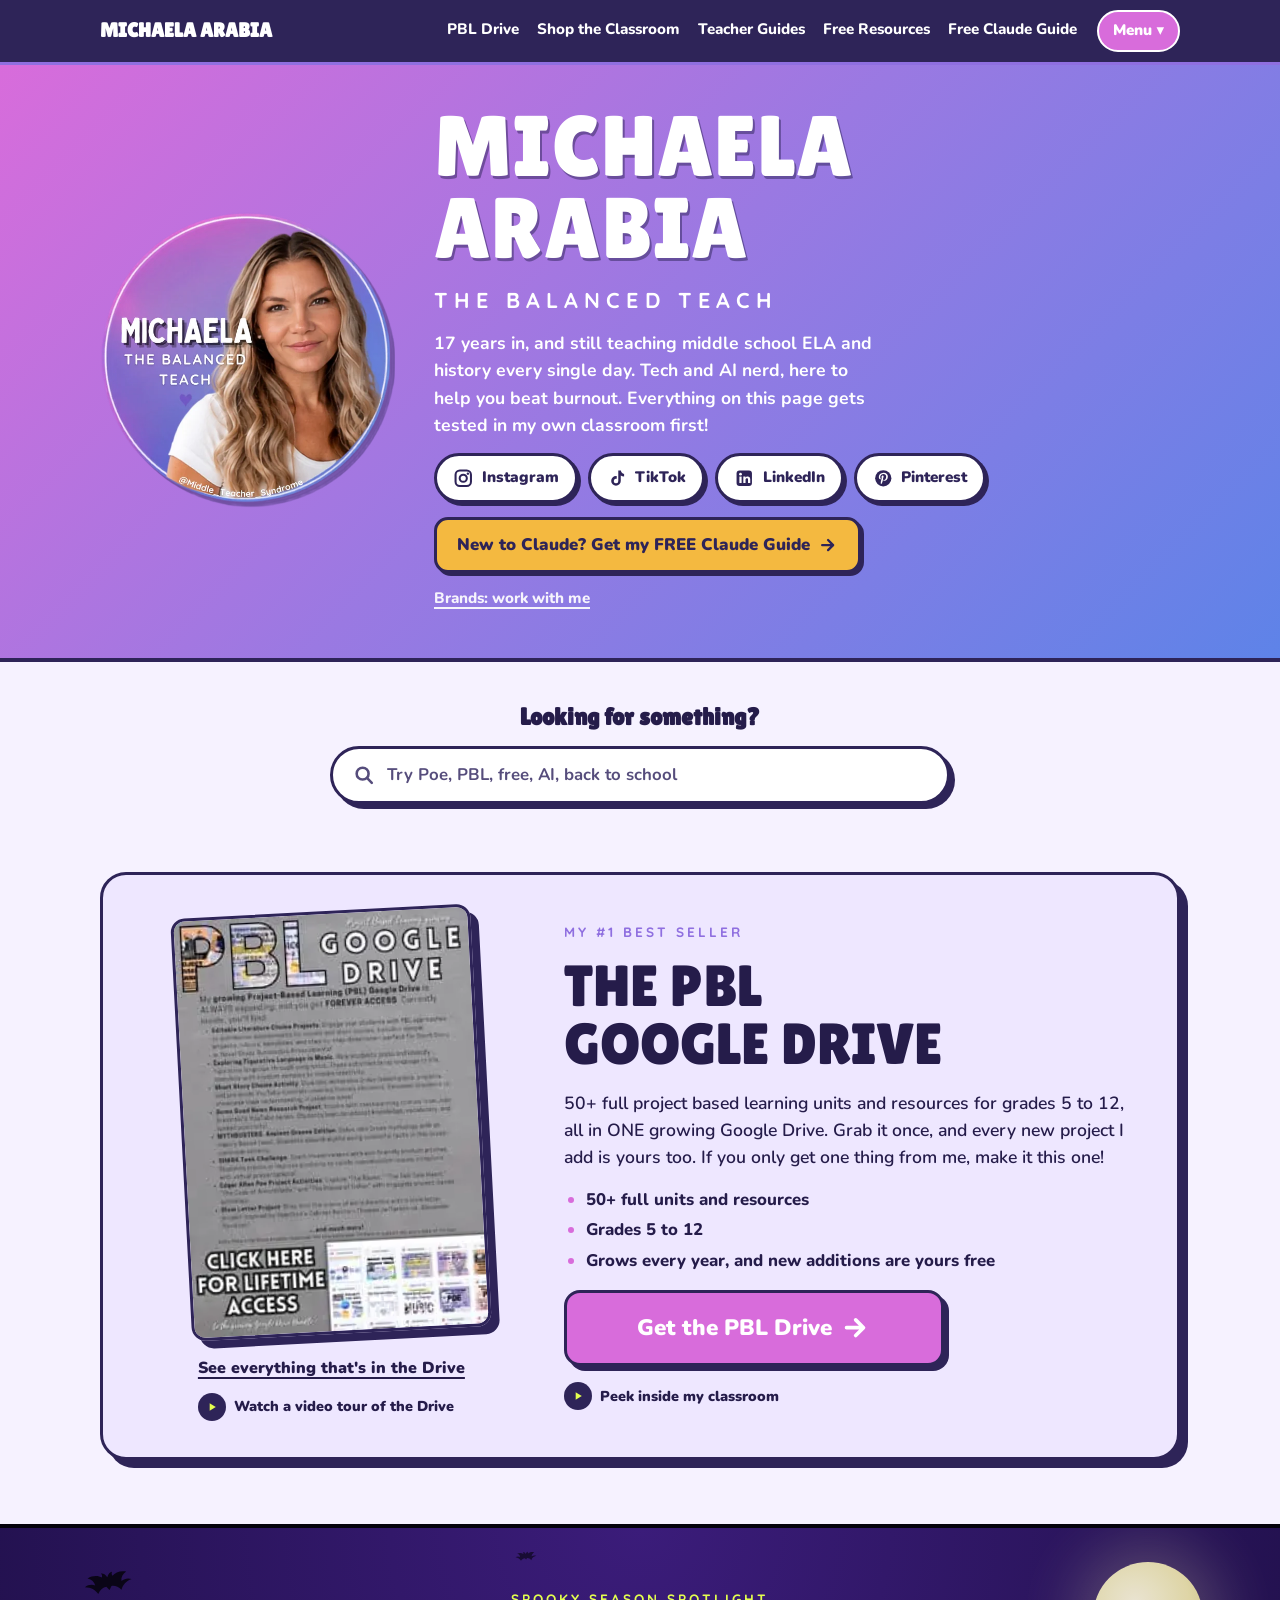
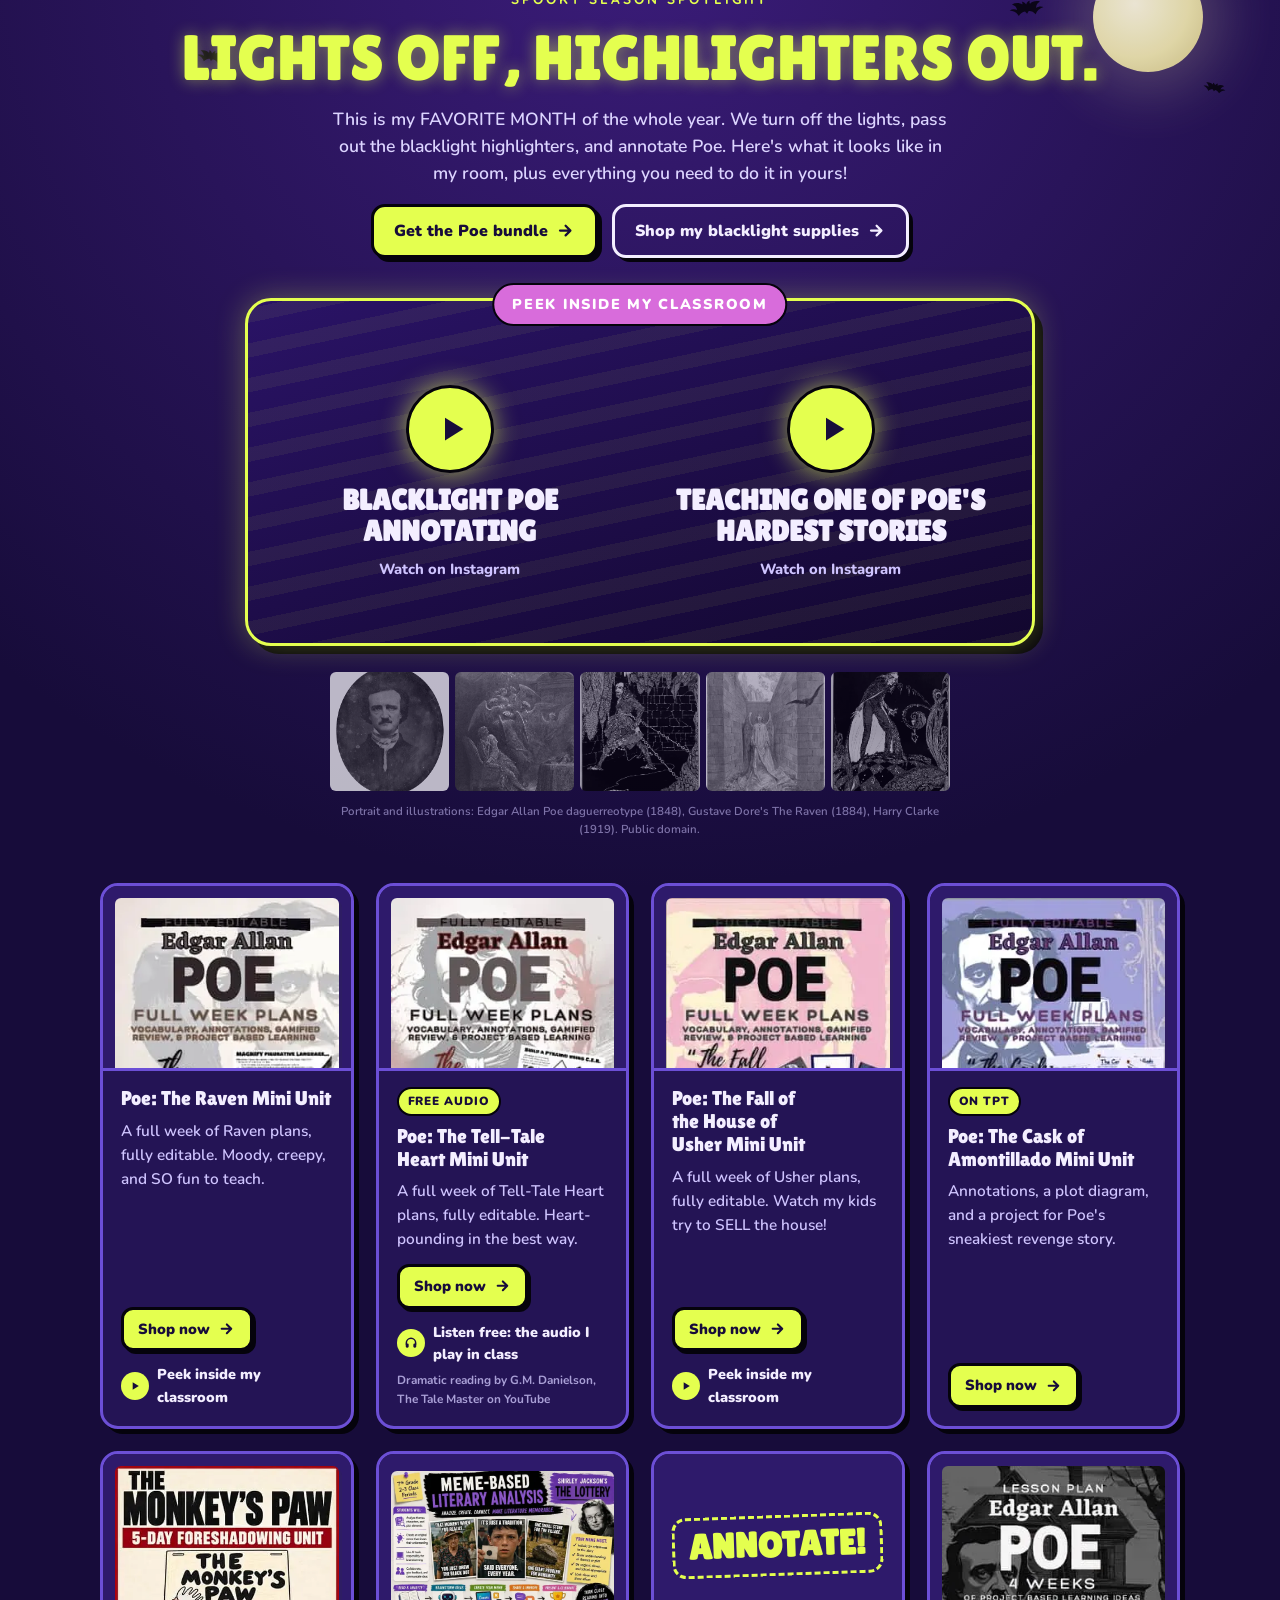
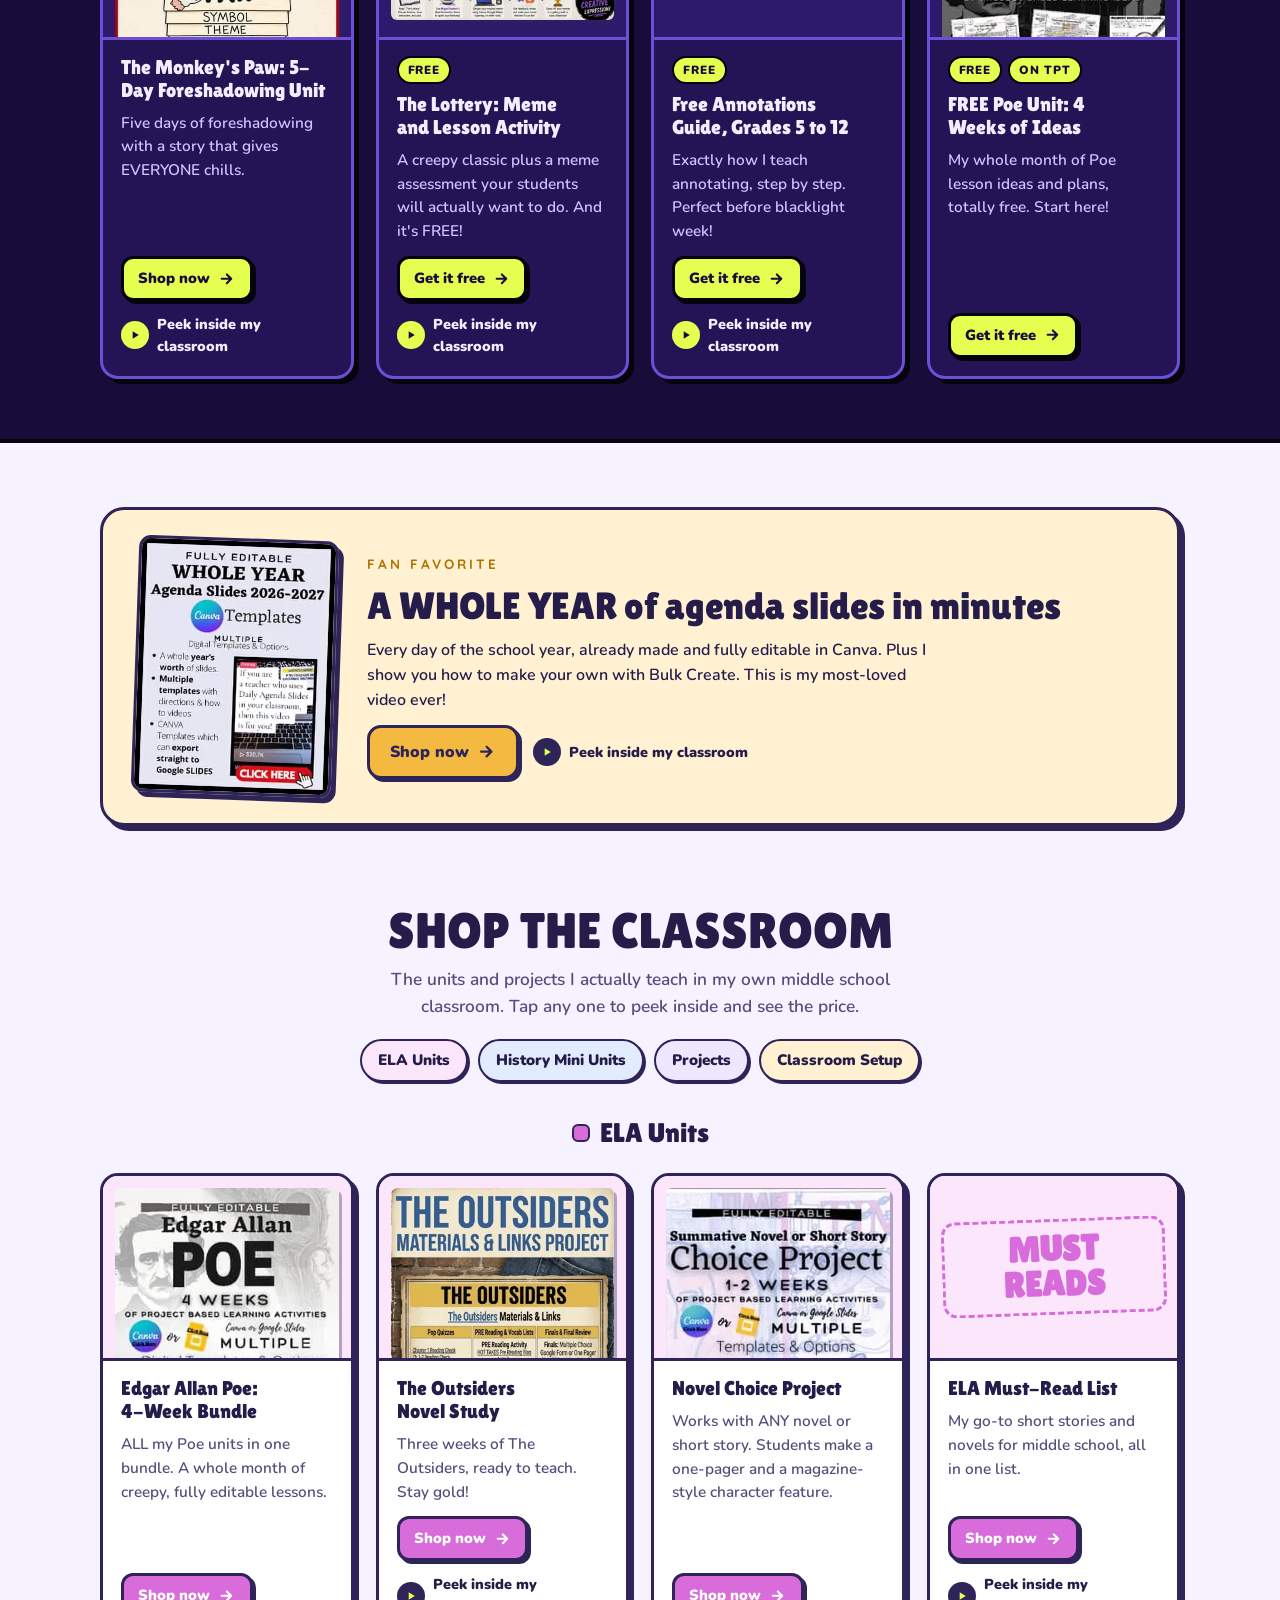
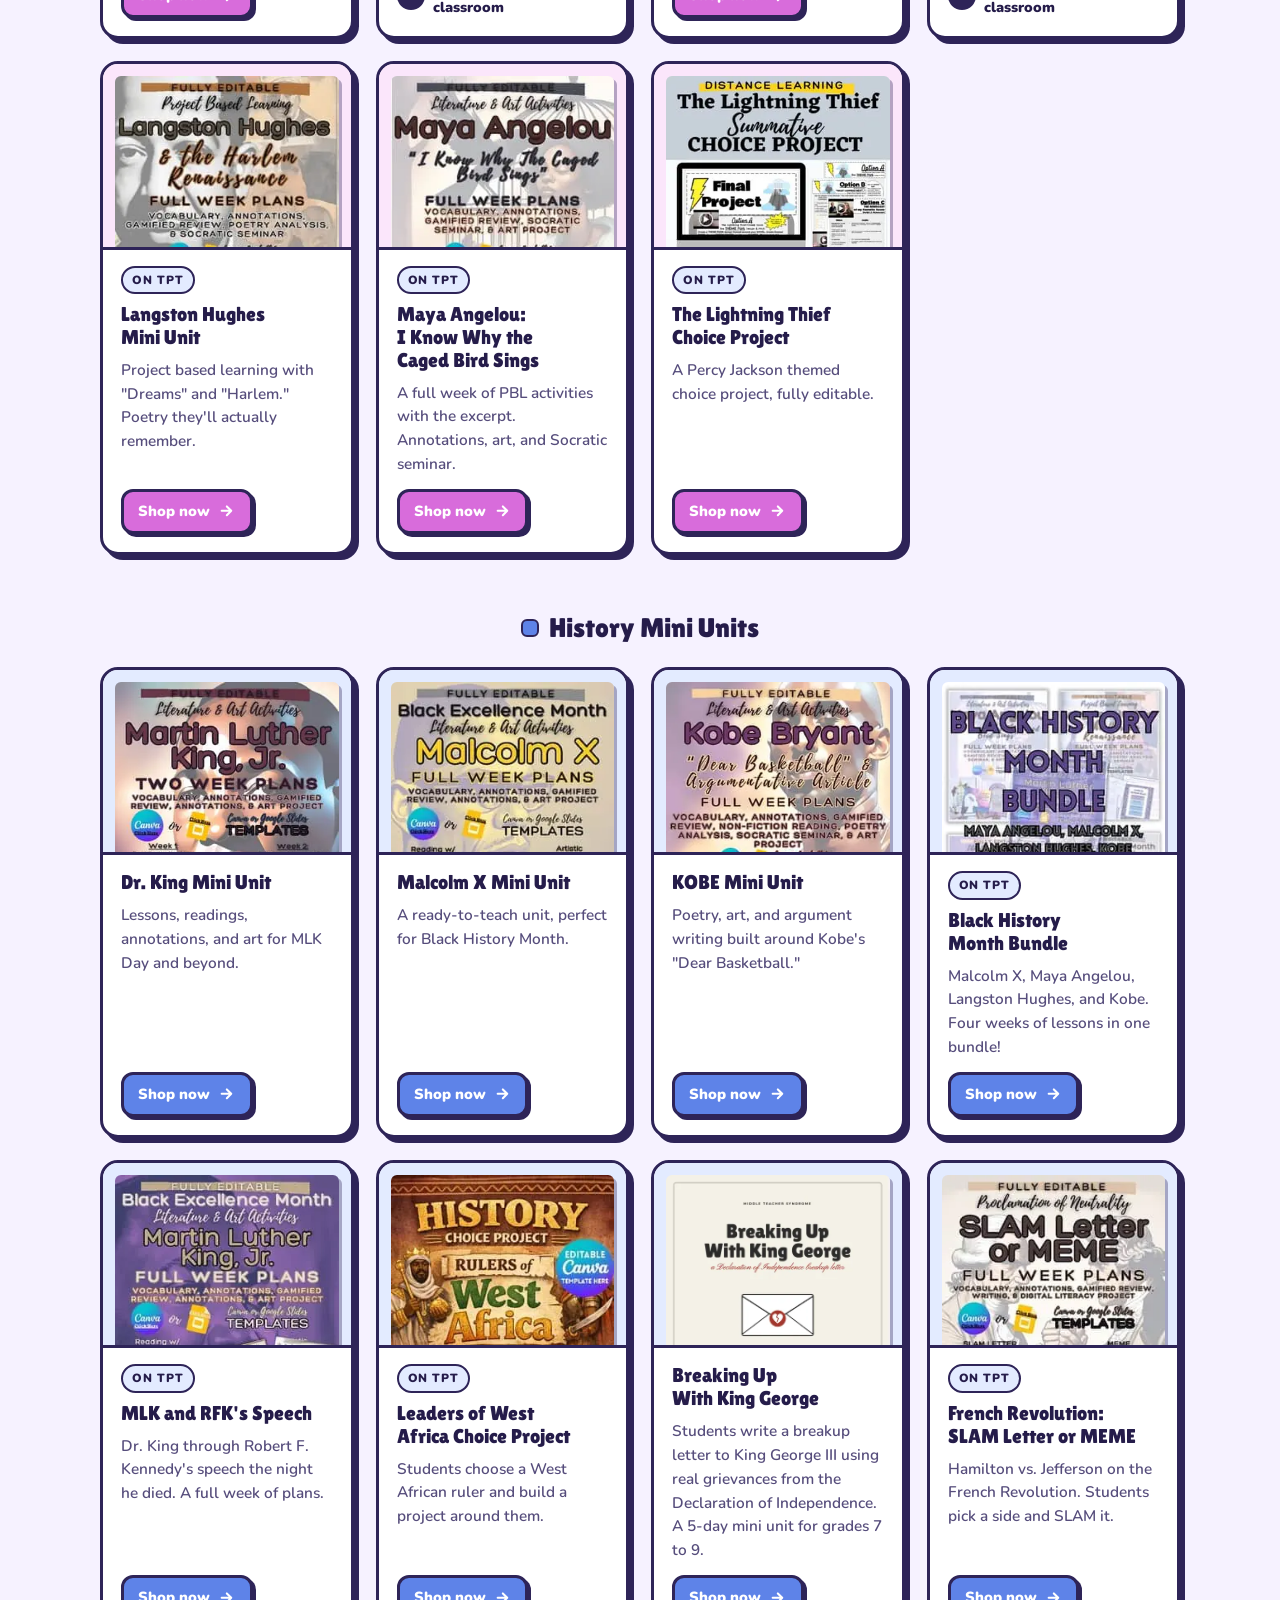
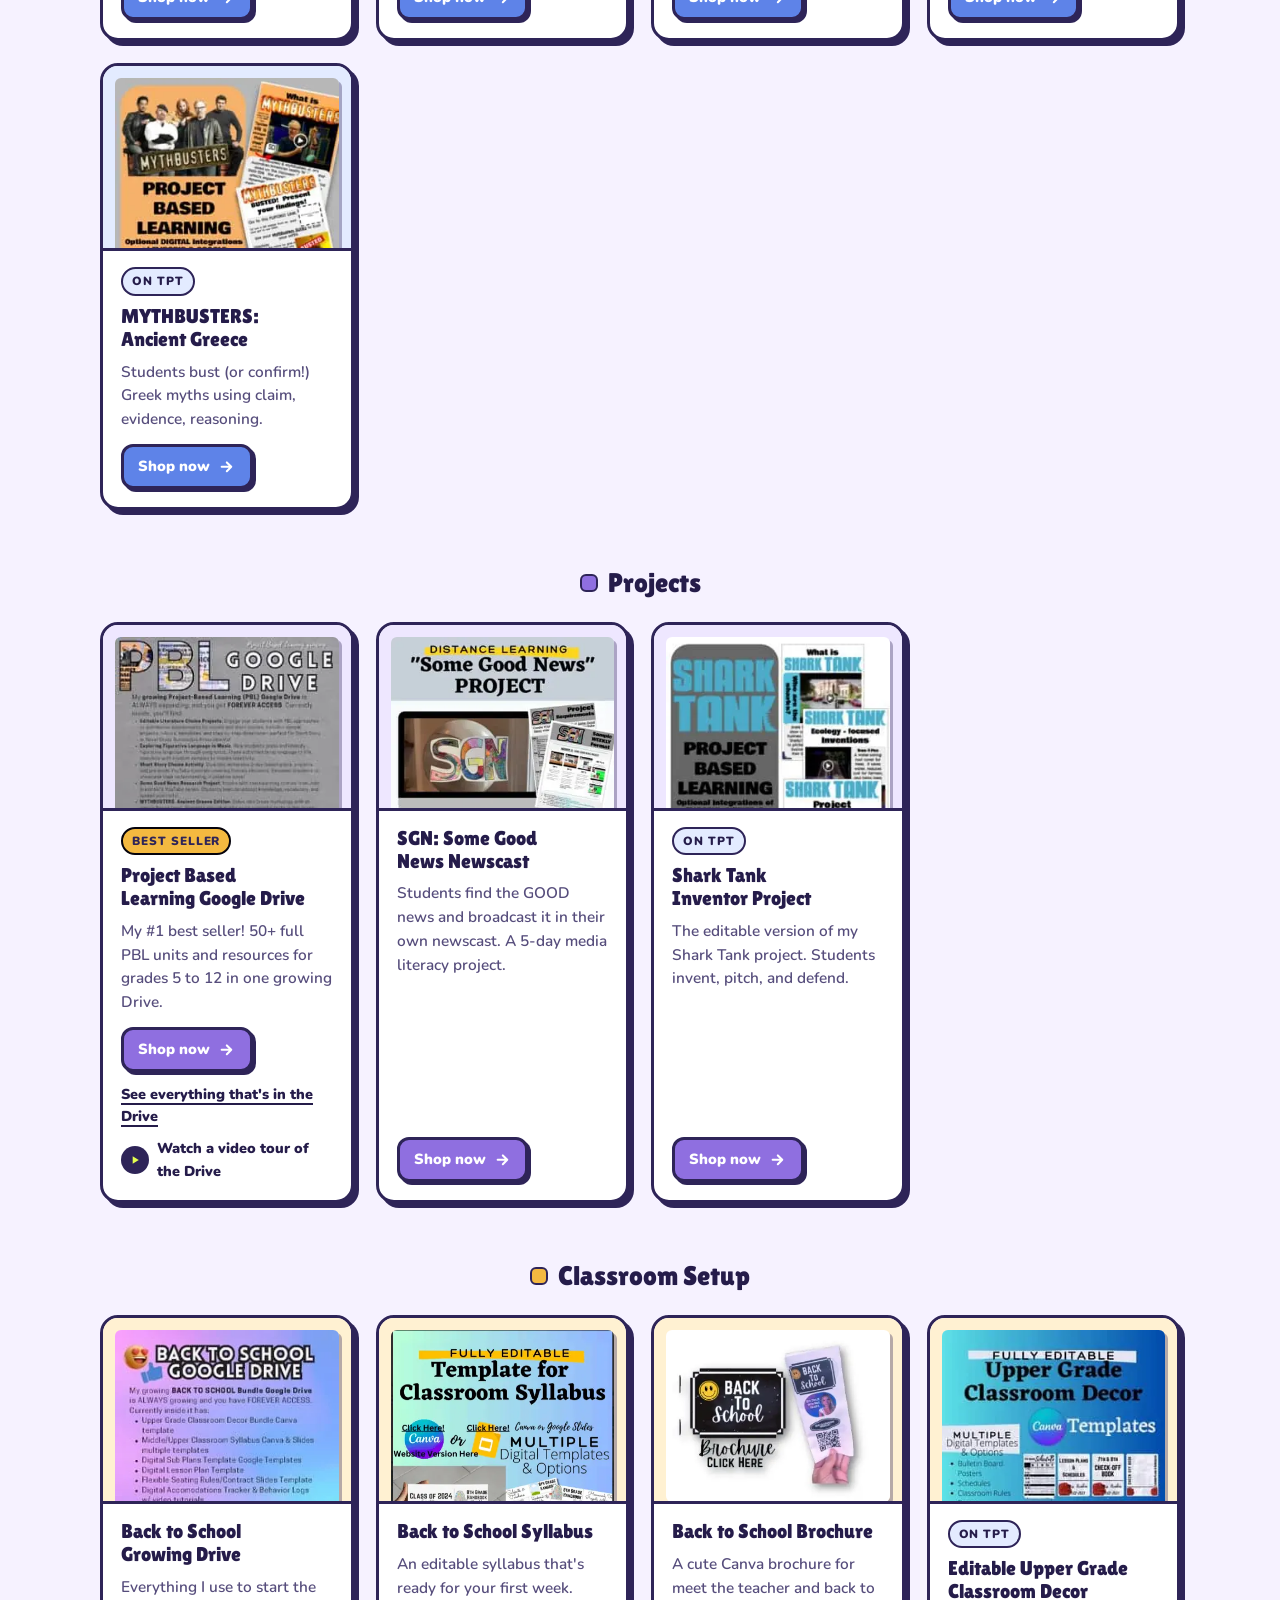
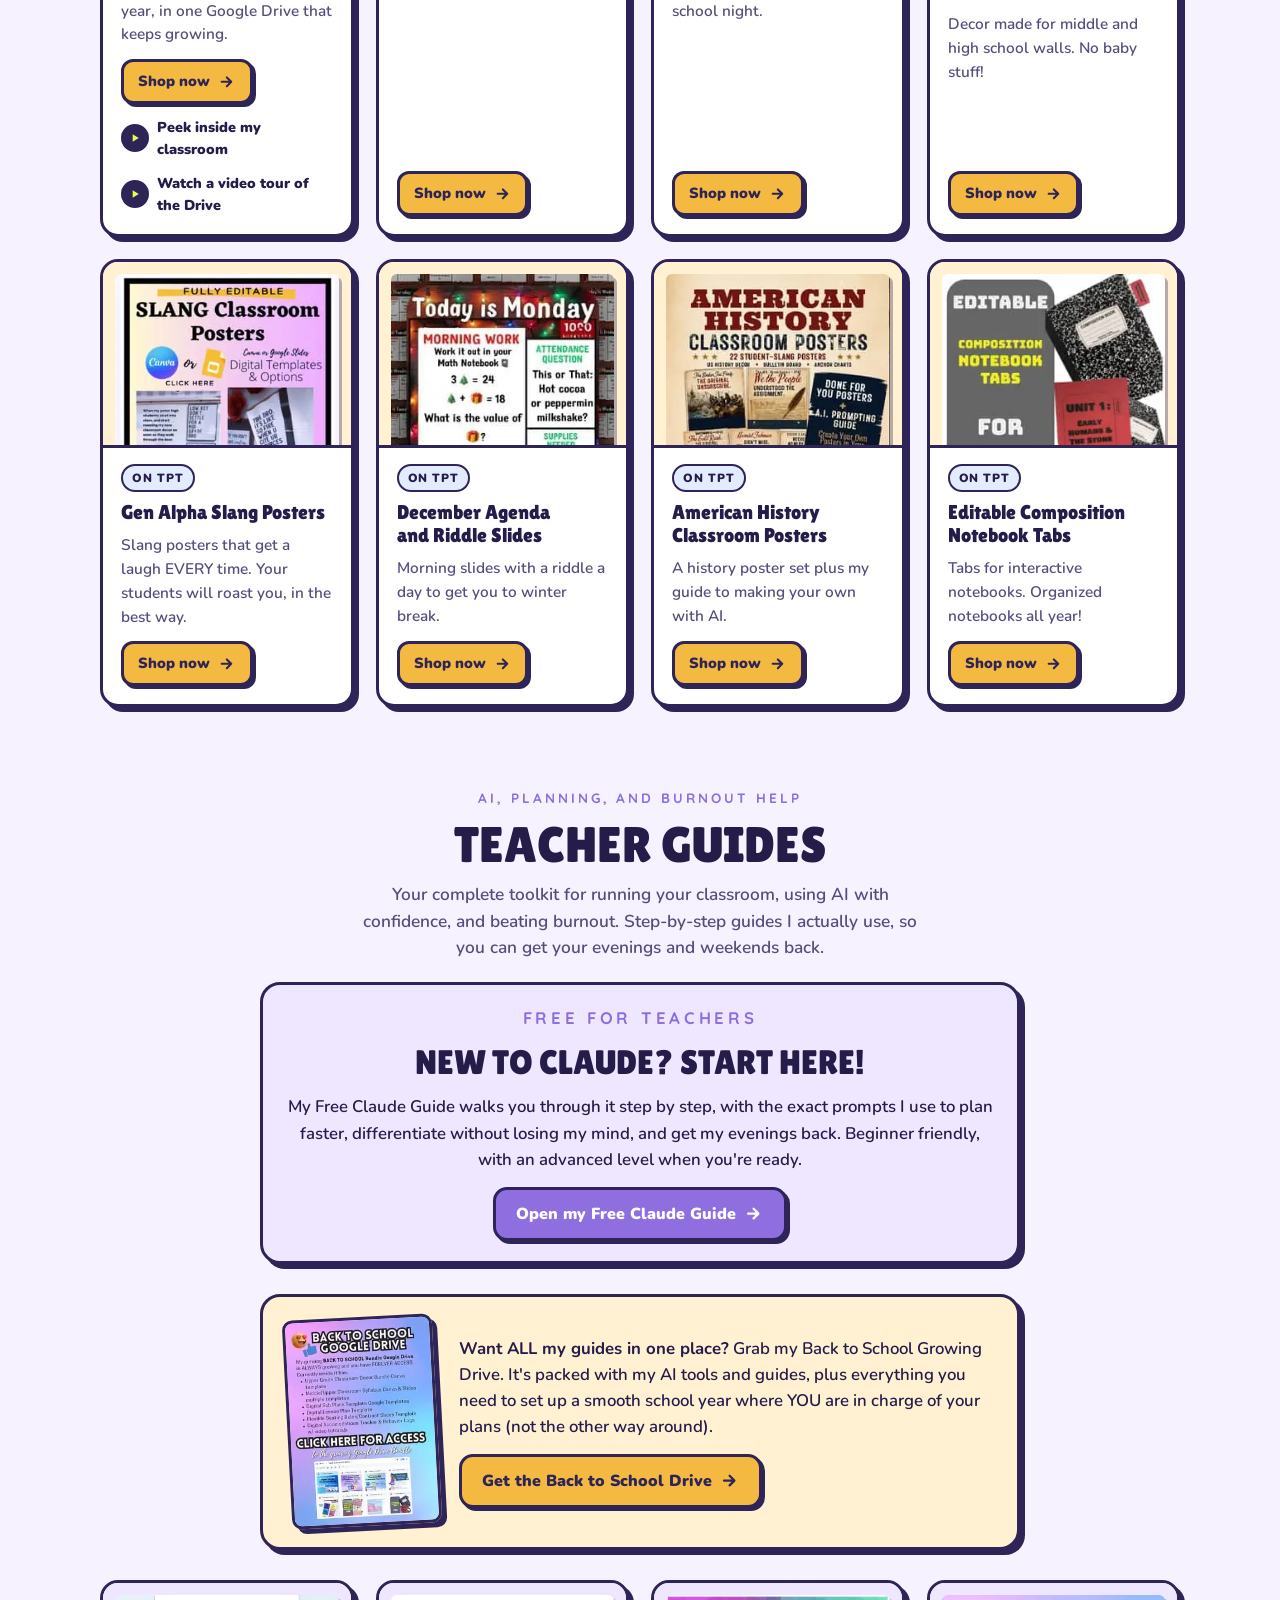
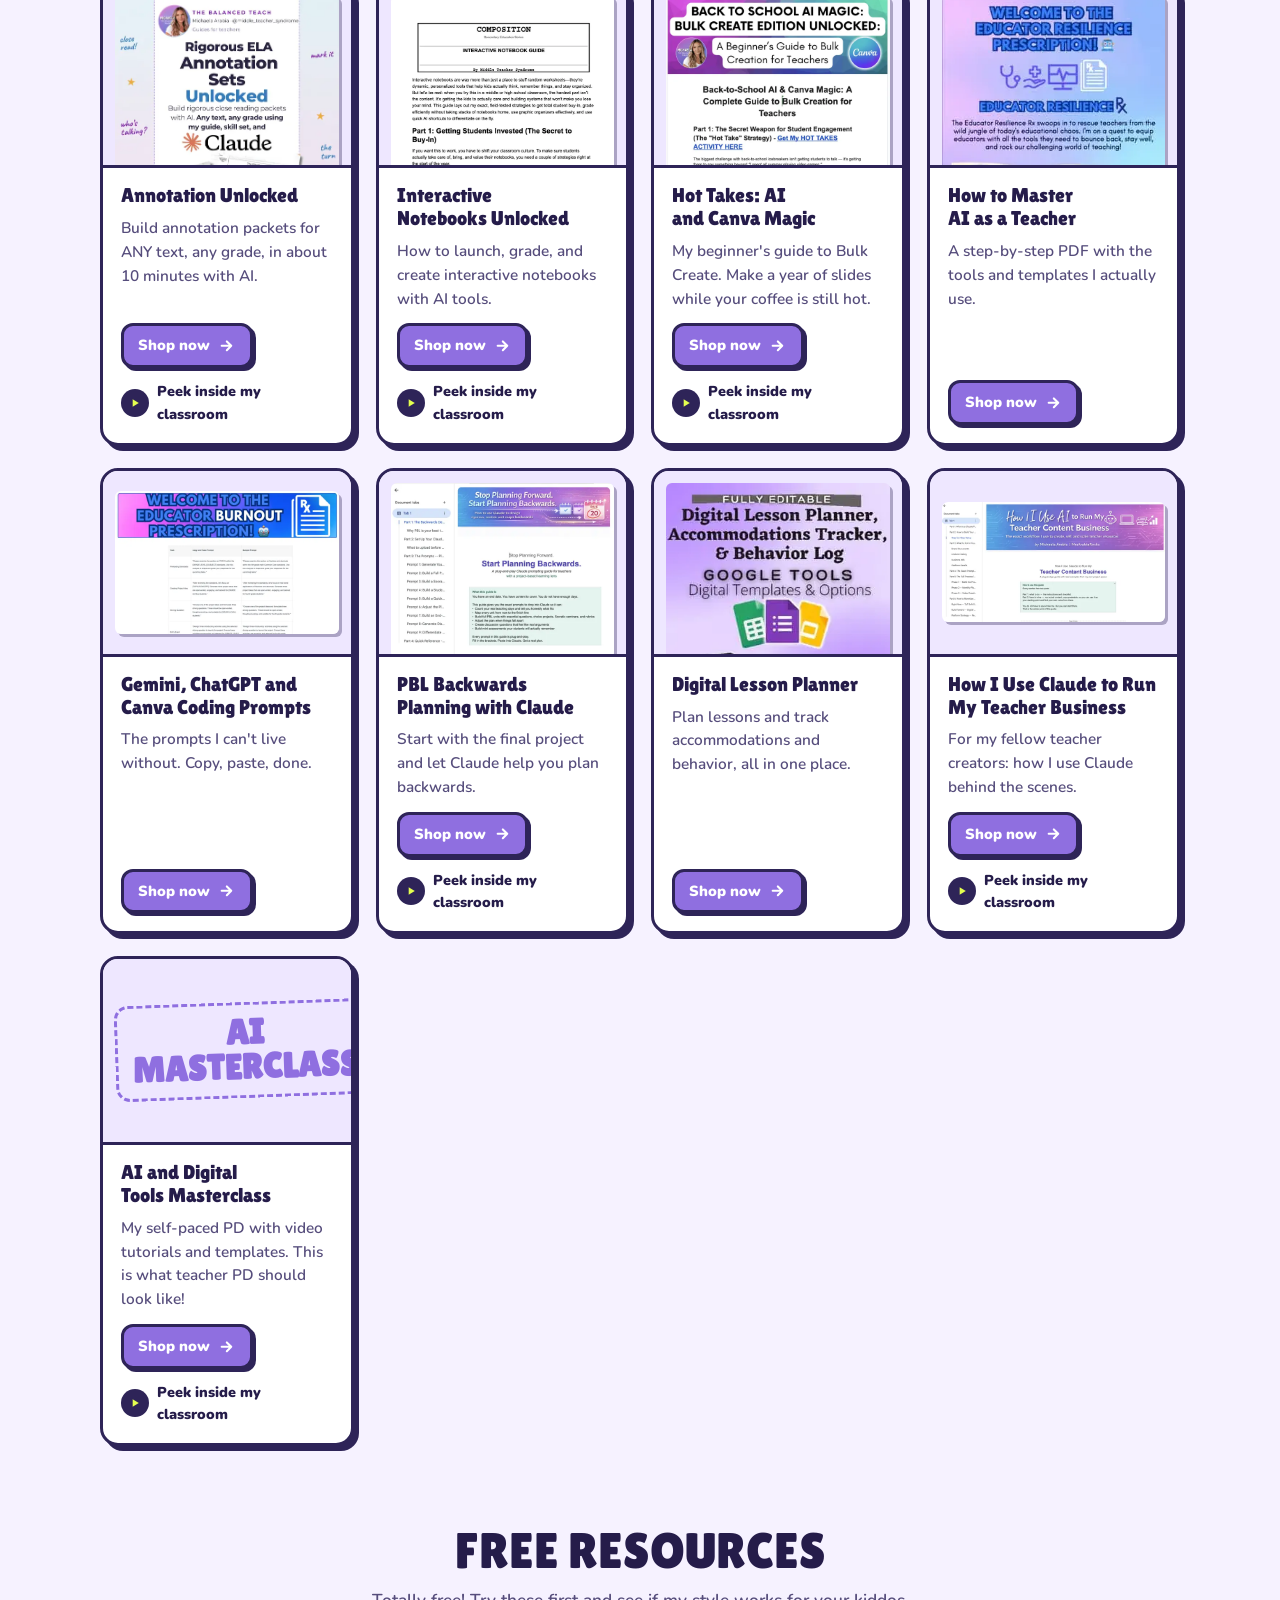
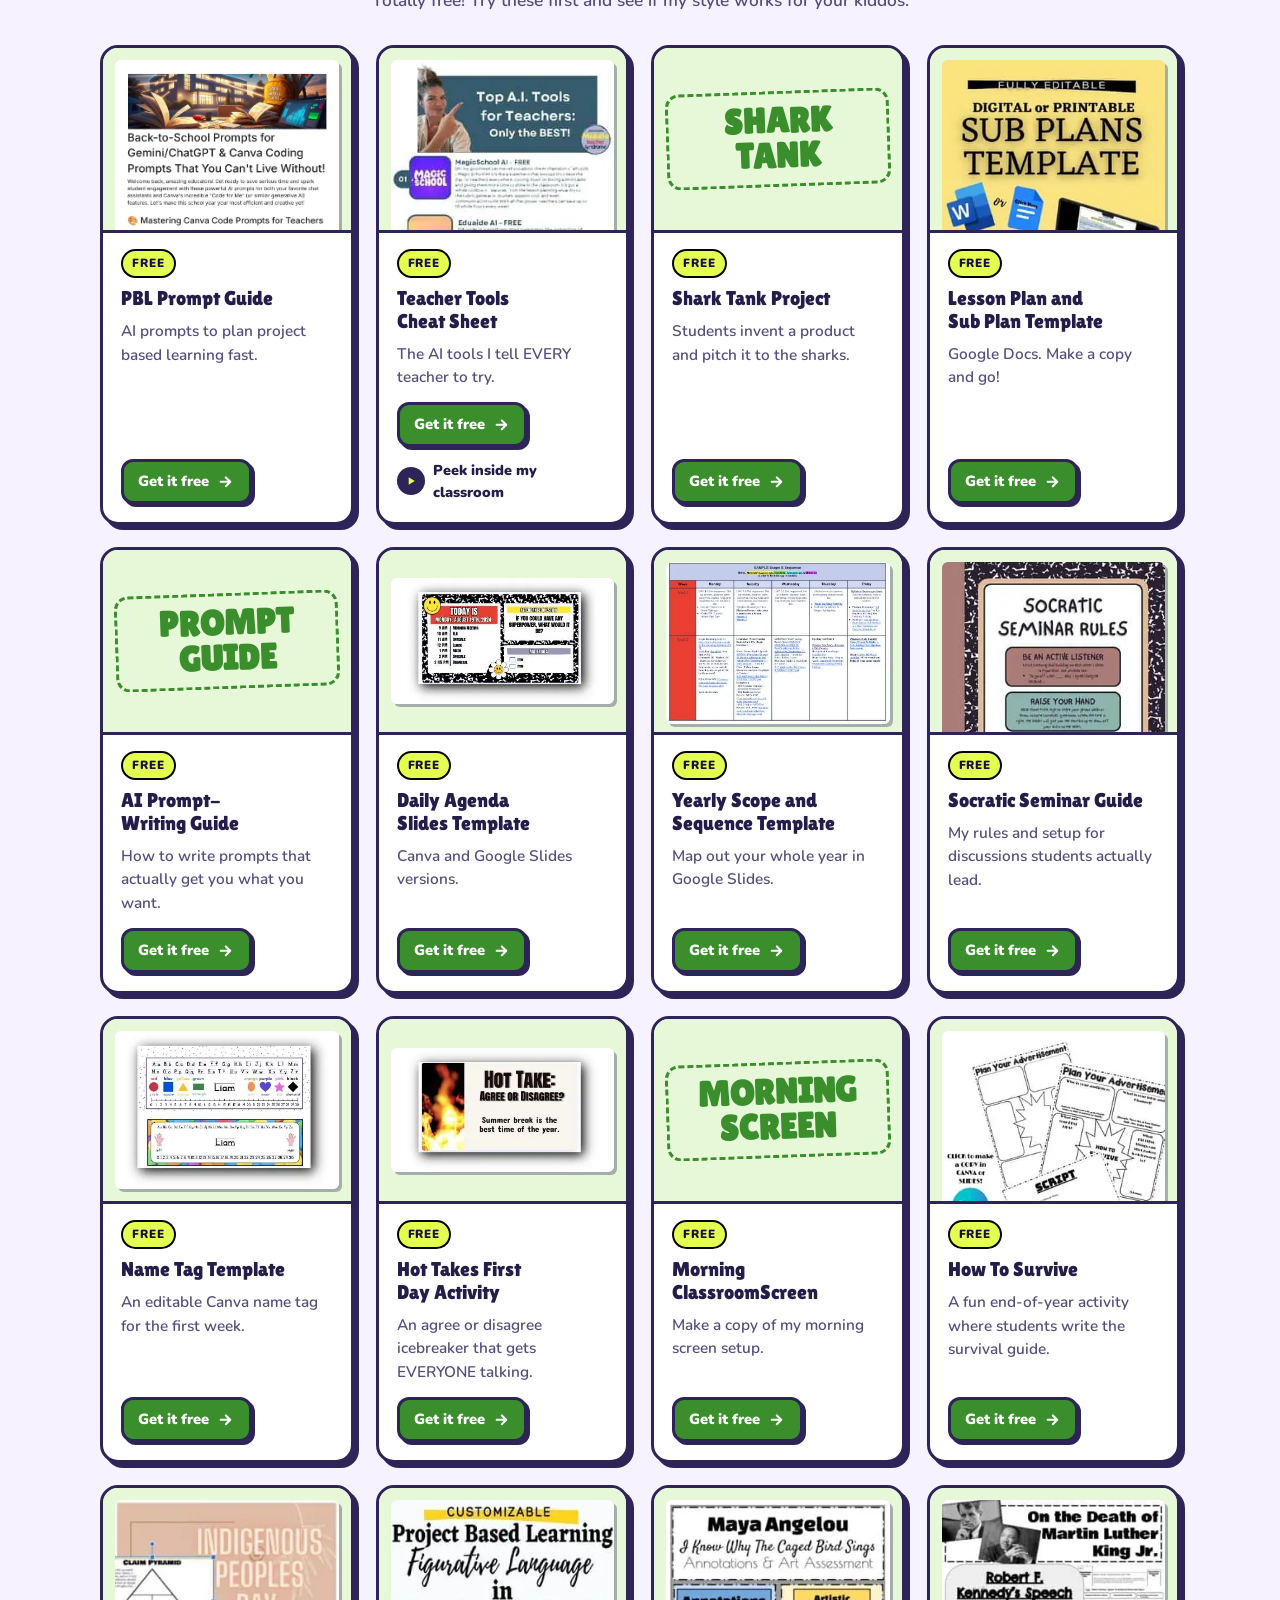
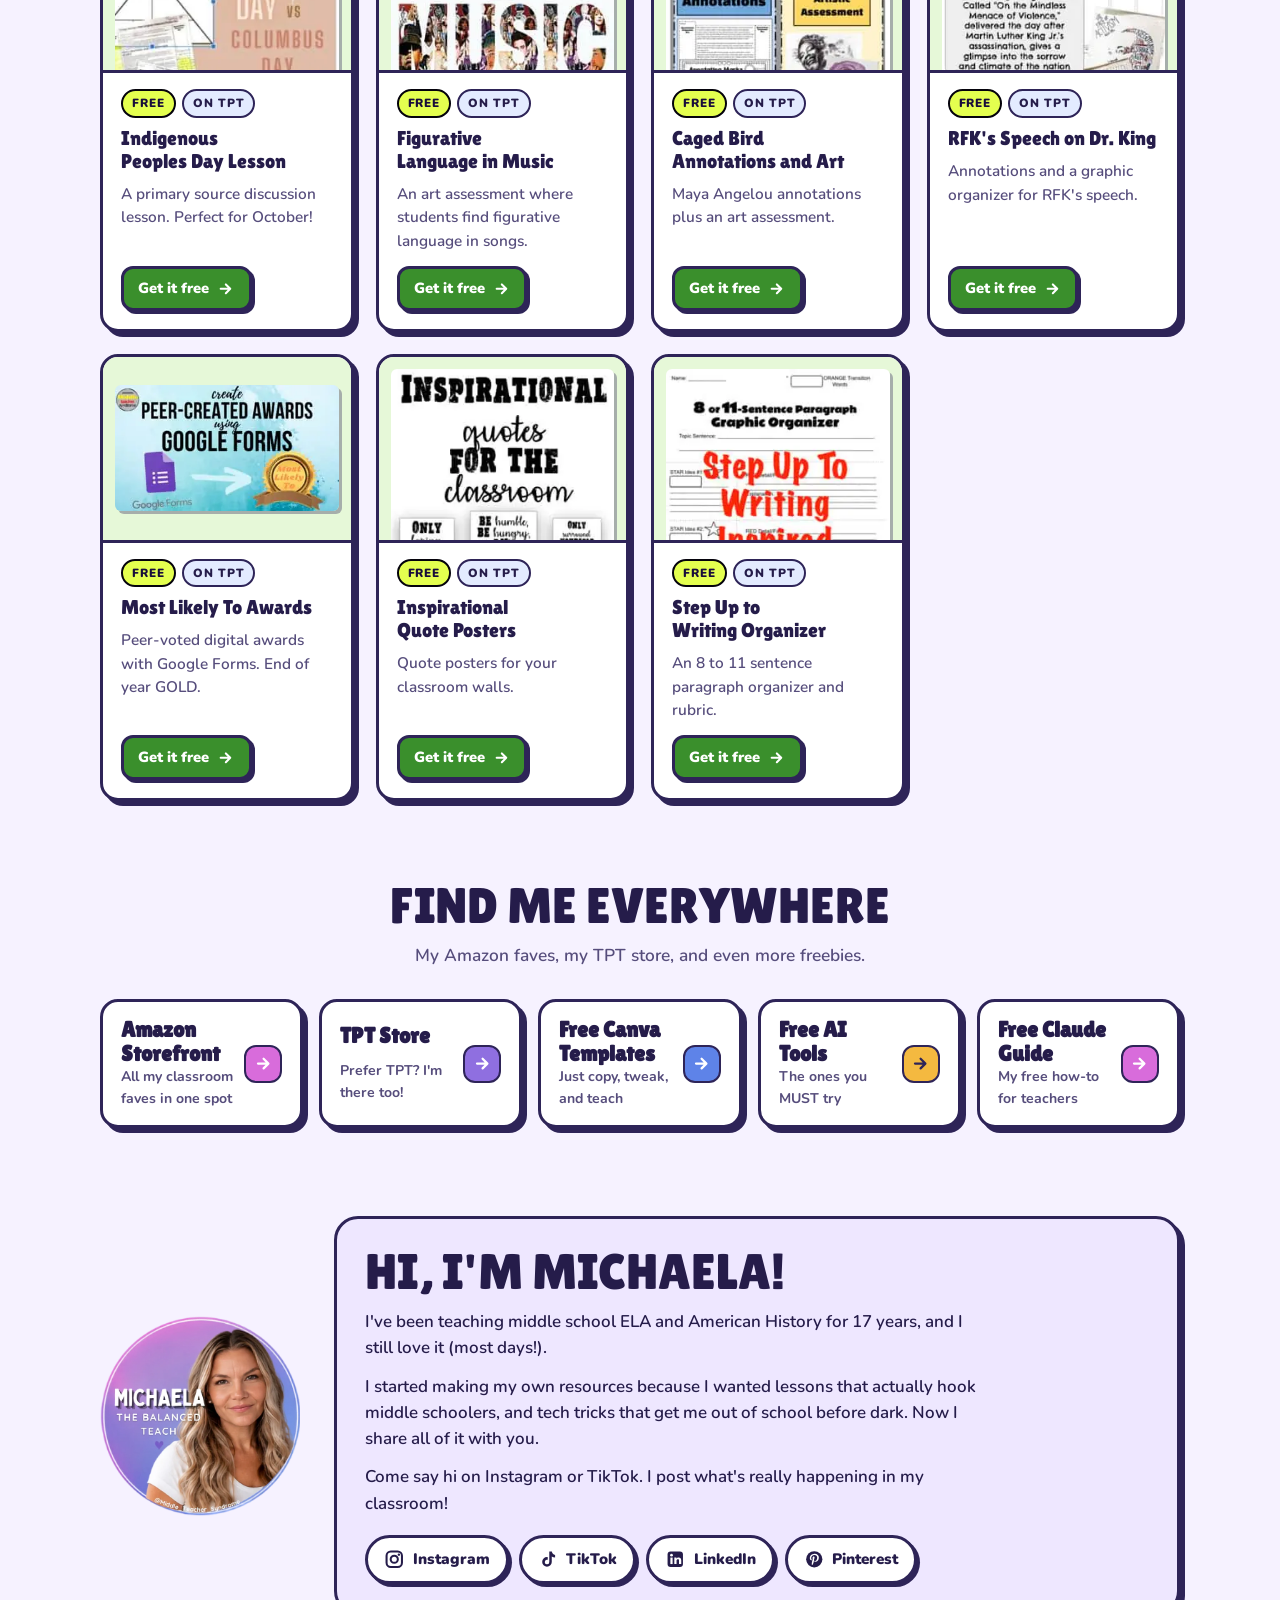
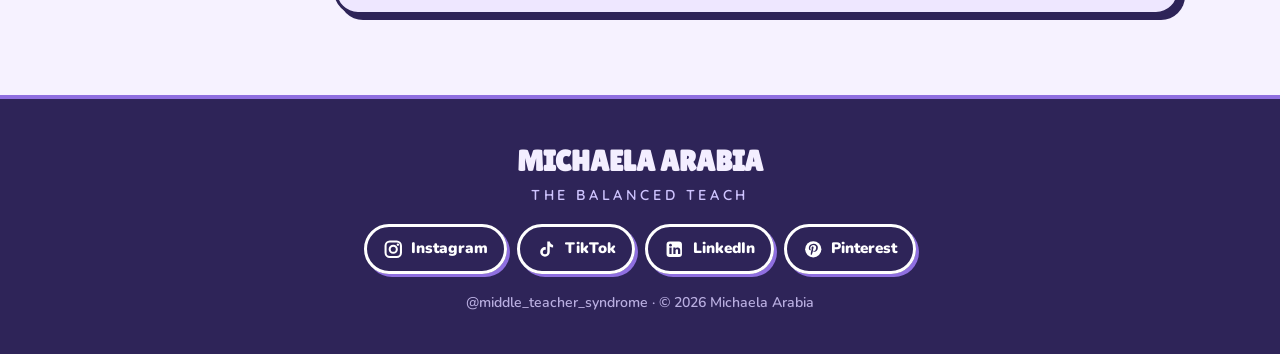
==== index.html @ 8e6040fe "Add Breaking Up With King George to History Mini Units Co-Authored-By: Claude Opus 5.5 <noreply@anth" ====
<!doctype html>
<html lang="en">
<head>
<meta charset="utf-8">
<meta name="viewport" content="width=device-width, initial-scale=1, viewport-fit=cover">
<title>Michaela Arabia: The Balanced Teach</title>
<meta name="description" content="Middle school ELA and history units, PBL, AI tools for teachers, and freebies from Michaela Arabia, The Balanced Teach.">
<link rel="icon" href="favicon.png">
<link rel="preconnect" href="https://fonts.googleapis.com">
<link rel="preconnect" href="https://fonts.gstatic.com" crossorigin>
<link rel="stylesheet" href="https://fonts.googleapis.com/css2?family=Lilita+One&family=Nunito:wght@600;700;800;900&family=Quicksand:wght@700&display=swap">
<style>
/* Layout: logo-led gradient hero, chunky sticker-style cards with solid ink offset shadows,
   centered section heads, one big best-seller block, one blacklight seasonal spotlight. */
:root {
  --paper: #F6F2FF;
  --card: #FFFFFF;
  --text: #251C4A;
  --muted: #564D7C;
  --ink: #2E2458;
  --line: #2E2458;
  --pink: #D86CDB;
  --violet: #8F6FE0;
  --blue: #5E83E8;
  --sun: #F4B940;
  --glow: #E4FF4F;
  --night: #170C3A;
  --night-2: #241455;
  --night-text: #F3EEFF;
  --tint-pink: #FBE6FB;
  --tint-blue: #E3EBFF;
  --tint-violet: #EEE7FF;
  --tint-sun: #FFF1D2;
  --tint-free: #E6F8D8;
  --free: #3A8F2C;
  --icon-cut: #FFFFFF;
  --f-display: "Lilita One", "Arial Black", "Helvetica Neue", Impact, sans-serif;
  --f-body: "Nunito", "Avenir Next", "Segoe UI", system-ui, sans-serif;
  --f-spaced: "Quicksand", "Nunito", "Avenir Next", system-ui, sans-serif;
  --shadow: 5px 5px 0 var(--ink);
  --shadow-sm: 3px 3px 0 var(--ink);
}
@media (prefers-color-scheme: dark) {
  :root:not([data-theme="light"]) {
    --paper: #120D26; --card: #1F1840; --text: #F1ECFF; --muted: #BEB4E2;
    --ink: #05030C; --line: #8F7BEB;
    --tint-pink: #3A1E45; --tint-blue: #1C2A52; --tint-violet: #2A2152; --tint-sun: #3F3118; --tint-free: #1D3A1F;
    --free: #8EDB72; --icon-cut: #2A1F55;
    color-scheme: dark;
  }
}
:root[data-theme="dark"] {
  --paper: #120D26; --card: #1F1840; --text: #F1ECFF; --muted: #BEB4E2;
  --ink: #05030C; --line: #8F7BEB;
  --tint-pink: #3A1E45; --tint-blue: #1C2A52; --tint-violet: #2A2152; --tint-sun: #3F3118; --tint-free: #1D3A1F;
  --free: #8EDB72; --icon-cut: #2A1F55;
  color-scheme: dark;
}

* { box-sizing: border-box; }
html { scroll-behavior: smooth; }
@media (prefers-reduced-motion: reduce) { html { scroll-behavior: auto; } * { transition: none !important; } }
body { margin: 0; background: var(--paper); color: var(--text); font-family: var(--f-body); font-weight: 600; font-size: 1rem; line-height: 1.55; }
a { color: inherit; }
a:focus-visible, button:focus-visible, input:focus-visible { outline: 3px solid var(--blue); outline-offset: 3px; }
svg { width: 1.2em; height: 1.2em; flex: none; }
img { max-width: 100%; }
.wrap { width: 100%; max-width: 1120px; margin-inline: auto; padding-inline: 20px; }
h1, h2, h3, h4 { margin: 0; text-wrap: balance; }
p { margin: 0; }
[hidden] { display: none !important; }

/* ---------- Hero ---------- */
.hero {
  background: linear-gradient(135deg, #D86CDB 0%, #9A79E2 48%, #5E83E8 100%);
  color: #FFFFFF; padding-block: 40px 76px; border-bottom: 4px solid var(--ink);
}
.hero-inner { display: flex; align-items: center; justify-content: center; gap: 44px; }
.logo { width: clamp(180px, 28vw, 290px); height: auto; flex: none; filter: drop-shadow(5px 5px 0 rgba(46, 36, 88, .45)); }
.hero-copy { display: grid; gap: 14px; min-width: 0; }
.hero h1 {
  font-family: var(--f-display); font-weight: 400; font-size: clamp(2.8rem, 8vw, 5.4rem); line-height: .95;
  letter-spacing: .015em; text-transform: uppercase; color: #FFFFFF;
  text-shadow: 2px 3px 0 rgba(46, 36, 88, .5);
}
.hero h1 span { display: inline-block; }
.tagline { font-family: var(--f-spaced); font-weight: 700; text-transform: uppercase; letter-spacing: .28em; font-size: clamp(1rem, 2.4vw, 1.35rem); }
.bio { max-width: 40ch; font-size: 1.1rem; font-weight: 700; }
.socials { display: flex; flex-wrap: wrap; gap: 10px; }
.social {
  display: inline-flex; align-items: center; gap: 8px; text-decoration: none;
  font-weight: 900; font-size: .95rem; padding: 10px 16px; border-radius: 999px;
  border: 3px solid var(--ink); box-shadow: var(--shadow-sm); transition: transform .12s, box-shadow .12s;
}
.social svg { width: 1.35em; height: 1.35em; }
.social-hero { background: #FFFFFF; color: #2E2458; --icon-cut: #FFFFFF; }
.brand-link { width: fit-content; color: #FFFFFF; font-weight: 800; font-size: .95rem; text-decoration: underline; text-decoration-thickness: 2px; text-underline-offset: 4px; opacity: .92; }
.brand-link:hover { opacity: 1; }
.social-about { background: var(--card); color: var(--text); border-color: var(--line); }
.social:hover { transform: translate(-2px, -2px); box-shadow: 5px 5px 0 var(--ink); }

/* ---------- Buttons ---------- */
.btn {
  display: inline-flex; align-items: center; gap: 8px; text-decoration: none; cursor: pointer;
  font-family: var(--f-body); font-weight: 900; font-size: 1rem;
  padding: 12px 20px; border-radius: 14px; border: 3px solid var(--ink);
  background: var(--pink); color: #FFFFFF; box-shadow: var(--shadow-sm); transition: transform .12s, box-shadow .12s;
}
.btn:hover { transform: translate(-2px, -2px); box-shadow: 5px 5px 0 var(--ink); }
.btn-small { padding: 8px 14px; font-size: .92rem; border-radius: 12px; }
.btn-big { font-size: 1.15rem; padding: 15px 26px; }
.btn-glow { background: var(--glow); color: #170C3A; border-color: #05030C; box-shadow: 4px 4px 0 #05030C; }
.btn-ghost { background: transparent; color: var(--night-text); border-color: var(--night-text); box-shadow: 4px 4px 0 #05030C; }
.btn-row { display: flex; flex-wrap: wrap; gap: 14px; align-items: center; }
.btn-row-center { justify-content: center; }
.peek { display: inline-flex; align-items: center; gap: 8px; font-weight: 900; font-size: .9rem; text-decoration: none; color: var(--text); }
.peek:hover span:last-child { text-decoration: underline; text-decoration-thickness: 3px; text-underline-offset: 4px; }
.peek-play { display: inline-grid; place-items: center; width: 28px; height: 28px; border-radius: 50%; background: var(--ink); color: var(--glow); flex: none; }
.peek-play svg { width: 14px; height: 14px; }

/* ---------- Quick links + search ---------- */
.quick-wrap { margin-top: -44px; position: relative; display: grid; gap: 28px; }
.quick-grid { display: grid; grid-template-columns: repeat(4, minmax(0, 1fr)); gap: 16px; }
.quick {
  display: grid; grid-template-columns: 1fr auto; grid-template-rows: auto auto; column-gap: 10px; align-items: center;
  text-decoration: none; background: var(--card); color: var(--text);
  border: 3px solid var(--line); border-radius: 18px; padding: 16px 18px; box-shadow: var(--shadow);
  transition: transform .12s, box-shadow .12s; min-width: 0;
}
.quick:hover { transform: translate(-2px, -2px); box-shadow: 7px 7px 0 var(--ink); }
.q-title { font-family: var(--f-display); font-size: 1.35rem; line-height: 1.1; }
.q-sub { grid-row: 2; font-size: .88rem; color: var(--muted); font-weight: 700; }
.q-arrow { grid-row: 1 / 3; grid-column: 2; display: grid; place-items: center; width: 38px; height: 38px; border-radius: 12px; background: var(--pink); color: #FFFFFF; border: 2px solid var(--ink); }
.quick:nth-child(2) .q-arrow { background: var(--violet); }
.quick:nth-child(3) .q-arrow { background: var(--blue); }
.quick:nth-child(4) .q-arrow { background: var(--sun); color: #2E2458; }

.search { display: grid; justify-items: center; gap: 10px; text-align: center; }
.search-label { font-family: var(--f-display); font-size: 1.5rem; }
.search-box {
  width: min(100%, 620px); display: flex; align-items: center; gap: 10px;
  background: var(--card); border: 3px solid var(--line); border-radius: 999px; padding: 6px 8px 6px 20px; box-shadow: var(--shadow);
  color: var(--muted);
}
.search-box svg { width: 22px; height: 22px; }
.search-box input { flex: 1; min-width: 0; border: 0; outline: 0; background: transparent; color: var(--text); font: 800 1.05rem/1.2 var(--f-body); padding-block: 10px; }
.search-box input::placeholder { color: var(--muted); font-weight: 700; }
.search-box:focus-within { box-shadow: 5px 5px 0 var(--blue); }
.search-clear { font: 900 .9rem var(--f-body); border: 2.5px solid var(--ink); border-radius: 999px; background: var(--sun); color: #2E2458; padding: 8px 14px; cursor: pointer; }
.search-status { font-weight: 900; color: var(--muted); min-height: 1.4em; }
.no-results { margin-top: 40px; text-align: center; font-size: 1.1rem; font-weight: 800; }

/* ---------- Best seller ---------- */
.best { margin-top: 36px; }
.best-box {
  display: grid; grid-template-columns: minmax(0, 0.8fr) minmax(0, 1.2fr); gap: 40px; align-items: center;
  background: var(--tint-violet); border: 3px solid var(--line); border-radius: 26px; padding: 36px; box-shadow: 8px 8px 0 var(--ink);
}
.best-cover { justify-self: center; display: block; max-width: 300px; width: 100%; transform: rotate(-3deg); transition: transform .15s; }
.best-cover:hover { transform: rotate(-1deg) scale(1.02); }
.best-cover img { display: block; width: 100%; height: auto; border-radius: 14px; border: 3px solid var(--ink); box-shadow: 8px 8px 0 var(--ink); }
.best-copy { display: grid; gap: 16px; min-width: 0; }
.best-title { font-family: var(--f-display); font-weight: 400; text-transform: uppercase; font-size: clamp(2.2rem, 5.5vw, 3.6rem); line-height: 1; }
.best-copy > p:not(.eyebrow) { font-size: 1.1rem; max-width: 52ch; }
.stats { list-style: none; margin: 0; padding: 0; display: flex; flex-wrap: wrap; gap: 10px; }
.stats li { font-weight: 900; padding: 8px 14px; border-radius: 12px; background: var(--card); border: 2.5px solid var(--line); box-shadow: 2px 2px 0 var(--ink); }
.stats li:first-child { background: var(--sun); color: #2E2458; border-color: var(--ink); }

/* ---------- Spotlight (blacklight) ---------- */
.spotlight {
  margin-top: 64px; padding-block: 60px;
  background: radial-gradient(120% 70% at 50% 0%, #3B1C7A 0%, rgba(59, 28, 122, 0) 65%), var(--night);
  color: var(--night-text); border-block: 4px solid #05030C;
}
.spot-head { display: grid; gap: 16px; justify-items: center; text-align: center; margin-bottom: 40px; }
.eyebrow { font-family: var(--f-spaced); font-weight: 700; text-transform: uppercase; letter-spacing: .22em; font-size: .85rem; color: var(--violet); }
.eyebrow-glow { color: var(--glow); }
.glow-title {
  font-family: var(--f-display); font-weight: 400; font-size: clamp(2.3rem, 6vw, 4rem); line-height: 1.02; text-transform: uppercase;
  color: var(--glow); text-shadow: 0 0 16px rgba(228, 255, 79, .45);
}
.spot-body { max-width: 56ch; font-size: 1.1rem; color: #DCD4FF; }
.reel {
  display: grid; justify-items: center; align-content: center; gap: 12px; text-align: center; position: relative;
  grid-row: span 2; min-height: 360px;
  text-decoration: none; color: var(--night-text); border-radius: 20px; border: 3px solid var(--glow);
  background:
    repeating-linear-gradient(-12deg, rgba(228, 255, 79, .08) 0 14px, transparent 14px 34px),
    linear-gradient(160deg, #2A1366 0%, #12072E 100%);
  box-shadow: 0 0 26px rgba(228, 255, 79, .3), 6px 6px 0 #05030C;
  padding: 56px 24px 28px; transition: transform .15s;
}
.reel:hover { transform: translate(-2px, -2px) rotate(-.5deg); }
.reel-label { position: absolute; top: 16px; left: 16px; font-weight: 900; font-size: .78rem; text-transform: uppercase; letter-spacing: .1em; background: var(--pink); color: #FFFFFF; padding: 6px 10px; border-radius: 999px; border: 2px solid #05030C; }
.reel-play { display: grid; place-items: center; width: 88px; height: 88px; border-radius: 50%; background: var(--glow); color: #170C3A; border: 3px solid #05030C; box-shadow: 0 0 26px rgba(228, 255, 79, .65); }
.reel-play svg { width: 42px; height: 42px; margin-left: 4px; }
.reel-title { font-family: var(--f-display); font-size: 1.8rem; line-height: 1.05; text-transform: uppercase; }
.reel-sub { font-weight: 800; font-size: .92rem; color: #CFC4FF; }

/* ---------- Cards ---------- */
.grid { display: grid; grid-template-columns: repeat(auto-fill, minmax(min(100%, 250px), 1fr)); gap: 22px; }
.card {
  display: flex; flex-direction: column; min-width: 0;
  background: var(--card); color: var(--text); border: 3px solid var(--line); border-radius: 18px;
  box-shadow: var(--shadow); overflow: hidden;
}
.cover { aspect-ratio: 4 / 3; background: var(--card-tint, var(--tint-violet)); border-bottom: 3px solid var(--line); display: grid; place-items: center; padding: 12px; overflow: hidden; }
.cover img { max-height: 100%; width: auto; max-width: 100%; object-fit: contain; border-radius: 6px; box-shadow: 3px 3px 0 rgba(46, 36, 88, .35); }
.cover-text span {
  font-family: var(--f-display); font-size: clamp(1.6rem, 3.4vw, 2.2rem); line-height: 1; text-transform: uppercase; text-align: center;
  color: var(--card-accent, var(--violet)); padding: 10px 14px; border: 3px dashed currentColor; border-radius: 14px; transform: rotate(-2deg);
}
.card-body { display: flex; flex-direction: column; gap: 9px; padding: 16px 18px 18px; flex: 1; }
.card-tags { display: flex; flex-wrap: wrap; gap: 6px; }
.card-tags:empty { display: none; }
.card h4 { font-family: var(--f-display); font-weight: 400; font-size: 1.28rem; line-height: 1.12; }
.card p { color: var(--muted); font-size: .96rem; flex: 1; }
.card-actions { display: flex; flex-wrap: wrap; align-items: center; gap: 12px 16px; margin-top: 4px; }
.card-pink { --card-accent: var(--pink); --card-tint: var(--tint-pink); }
.card-blue { --card-accent: var(--blue); --card-tint: var(--tint-blue); }
.card-violet { --card-accent: var(--violet); --card-tint: var(--tint-violet); }
.card-sun { --card-accent: #C98A0E; --card-tint: var(--tint-sun); }
.card-free { --card-accent: var(--free); --card-tint: var(--tint-free); }
.card-sun .btn { background: var(--sun); color: #2E2458; }
.card-blue .btn { background: var(--blue); }
.card-violet .btn { background: var(--violet); }
.card-free .btn { background: var(--free); color: #FFFFFF; }
.tag { font-size: .74rem; font-weight: 900; text-transform: uppercase; letter-spacing: .08em; padding: 3px 9px; border-radius: 999px; border: 2px solid var(--line); background: var(--tint-blue); color: var(--text); }
.tag-free { background: var(--glow); color: #170C3A; border-color: #05030C; }
.tag-best { background: var(--sun); color: #2E2458; border-color: #05030C; }

.grid-night .card { background: var(--night-2); color: var(--night-text); border-color: #6C4FD6; box-shadow: 5px 5px 0 #05030C; --card-accent: var(--glow); --card-tint: #2E1A6B; }
.grid-night .cover { border-color: #6C4FD6; }
.grid-night .card p { color: #CFC4FF; }
.grid-night .card .btn { background: var(--glow); color: #170C3A; border-color: #05030C; box-shadow: 3px 3px 0 #05030C; }
.grid-night .peek { color: var(--night-text); }
.grid-night .peek-play { background: var(--glow); color: #170C3A; }
.grid-night .tag { background: var(--glow); color: #170C3A; border-color: #05030C; }

/* ---------- Fan favorite ---------- */
.fan { margin-top: 64px; }
.fan-box {
  display: grid; grid-template-columns: 200px minmax(0, 1fr); gap: 32px; align-items: center;
  background: var(--tint-sun); border: 3px solid var(--line); border-radius: 24px; padding: 28px 32px; box-shadow: var(--shadow);
}
.fan-cover { width: 100%; height: auto; border-radius: 12px; border: 3px solid var(--ink); box-shadow: 5px 5px 0 var(--ink); transform: rotate(2deg); }
.fan-copy { display: grid; gap: 12px; min-width: 0; }
.fan-copy h2 { font-family: var(--f-display); font-weight: 400; font-size: clamp(1.7rem, 4vw, 2.4rem); line-height: 1.05; }
.fan-copy p:not(.eyebrow) { max-width: 58ch; }
.fan .eyebrow { color: #B07400; }
.fan .btn { background: var(--sun); color: #2E2458; }

/* ---------- Sections ---------- */
.block { margin-top: 80px; display: grid; gap: 30px; }
.block-head { display: grid; gap: 12px; justify-items: center; text-align: center; }
.section-title { font-family: var(--f-display); font-weight: 400; text-transform: uppercase; font-size: clamp(2.1rem, 5vw, 3.1rem); line-height: 1; color: var(--text); }
.block-sub { color: var(--muted); max-width: 58ch; font-size: 1.08rem; }
.chips { display: flex; flex-wrap: wrap; justify-content: center; gap: 10px; margin-top: 6px; }
.chip { text-decoration: none; font-weight: 900; font-size: .95rem; padding: 8px 16px; border-radius: 999px; border: 2.5px solid var(--line); background: var(--card); box-shadow: 2px 2px 0 var(--ink); transition: transform .12s, box-shadow .12s; }
.chip:hover { transform: translate(-1px, -1px); box-shadow: 3px 3px 0 var(--ink); }
.chip-pink { background: var(--tint-pink); } .chip-blue { background: var(--tint-blue); } .chip-violet { background: var(--tint-violet); } .chip-sun { background: var(--tint-sun); }
.group { display: grid; gap: 18px; scroll-margin-top: 20px; }
.group + .group { margin-top: 22px; }
.group-title { font-family: var(--f-display); font-weight: 400; font-size: 1.7rem; display: flex; align-items: center; justify-content: center; gap: 10px; }
.dot { width: 18px; height: 18px; border-radius: 6px; border: 2.5px solid var(--line); flex: none; }
.dot-pink { background: var(--pink); } .dot-blue { background: var(--blue); } .dot-violet { background: var(--violet); } .dot-sun { background: var(--sun); }

/* ---------- About ---------- */
.about { margin-top: 88px; display: grid; grid-template-columns: 200px minmax(0, 1fr); gap: 34px; align-items: center; }
.about-logo { width: 200px; height: auto; }
.about-copy { display: grid; gap: 12px; background: var(--tint-violet); border: 3px solid var(--line); border-radius: 24px; padding: 28px; box-shadow: var(--shadow); }
.about-copy p { max-width: 62ch; font-size: 1.06rem; }
.about-copy .socials { margin-top: 6px; }

/* ---------- Footer ---------- */
.foot { margin-top: 80px; background: var(--ink); color: #F3EEFF; padding-block: 40px; border-top: 4px solid var(--violet); }
.foot-inner { display: grid; gap: 18px; justify-items: center; text-align: center; }
.foot-name { font-family: var(--f-display); font-size: 1.8rem; text-transform: uppercase; }
.foot-name span { display: block; font-family: var(--f-spaced); font-size: .9rem; letter-spacing: .25em; color: #CFC4FF; }
.foot .socials { justify-content: center; }
.social-foot { background: transparent; color: #FFFFFF; border-color: #FFFFFF; box-shadow: 3px 3px 0 var(--violet); --icon-cut: #2E2458; }
.foot-small { font-size: .88rem; color: #B9AEE0; }

/* ---------- Narrow screens ---------- */
@media (max-width: 860px) {
  .quick-grid { grid-template-columns: repeat(2, minmax(0, 1fr)); }
  .best-box { grid-template-columns: minmax(0, 1fr); text-align: center; justify-items: center; padding: 28px 22px; }
  .best-copy { justify-items: center; }
  .stats, .best-copy .btn-row { justify-content: center; }
  .reel { grid-row: auto; min-height: 300px; }
}
@media (max-width: 640px) {
  .wrap { padding-inline: 16px; }
  .hero { padding-block: 28px 66px; }
  .hero-inner { flex-direction: column; text-align: center; gap: 18px; }
  .hero-copy { justify-items: center; }
  .socials { justify-content: center; }
  .quick-grid { grid-template-columns: minmax(0, 1fr); gap: 12px; }
  .fan-box { grid-template-columns: minmax(0, 1fr); text-align: center; justify-items: center; padding: 24px 20px; }
  .fan-cover { width: 160px; }
  .fan-copy .btn-row { justify-content: center; }
  .about { grid-template-columns: minmax(0, 1fr); justify-items: center; text-align: center; }
  .about-logo { width: 150px; }
  .about-copy .socials { justify-content: center; }
}

/* ---------- Drive window previews ---------- */
.best-inside { grid-column: 1 / -1; display: grid; gap: 12px; justify-items: center; }
.inside-label { font-family: var(--f-display); font-size: 1.4rem; }
.drive { width: min(100%, 760px); background: var(--card); color: var(--text); border: 3px solid var(--line); border-radius: 16px; overflow: hidden; box-shadow: var(--shadow); text-align: left; }
.drive-bar { display: flex; align-items: center; gap: 7px; padding: 10px 14px; background: var(--tint-blue); border-bottom: 3px solid var(--line); }
.drive-bar span { width: 12px; height: 12px; border-radius: 50%; border: 2px solid var(--line); background: var(--pink); }
.drive-bar span:nth-child(2) { background: var(--sun); }
.drive-bar span:nth-child(3) { background: var(--free); }
.drive-bar b { margin-left: 8px; font-weight: 900; font-size: .92rem; min-width: 0; overflow: hidden; text-overflow: ellipsis; white-space: nowrap; }
.drive ul { list-style: none; margin: 0; padding: 8px; display: grid; grid-template-columns: repeat(auto-fill, minmax(min(100%, 220px), 1fr)); gap: 6px; }
.drive li { display: flex; align-items: center; gap: 10px; padding: 9px 12px; border-radius: 10px; background: var(--paper); font-weight: 800; font-size: .93rem; line-height: 1.25; min-width: 0; }
.drive li svg { color: var(--violet); width: 1.3em; height: 1.3em; }
.drive-small { box-shadow: none; border-width: 2px; margin-top: 10px; }
.drive-small ul { grid-template-columns: minmax(0, 1fr); padding: 6px; gap: 4px; }
.drive-small li { padding: 7px 10px; font-size: .86rem; }
.inside summary { cursor: pointer; font-weight: 900; font-size: .9rem; color: var(--text); text-decoration: underline; text-decoration-thickness: 2px; text-underline-offset: 3px; margin-top: 4px; }

/* ---------- Live Instagram embed (site only) ---------- */
.reel-embed { padding: 48px 12px 12px; align-content: start; }
.reel-embed .instagram-media { margin: 0 auto !important; min-width: 0 !important; width: 100% !important; max-width: 400px !important; border-radius: 14px !important; background: transparent !important; border: 0 !important; }
.reel-fallback { display: grid; justify-items: center; gap: 12px; padding: 40px 12px; text-decoration: none; color: var(--night-text); }

/* ---------- Quick links moved to bottom ---------- */
.quick-wrap { margin-top: 36px; }
.hero { padding-block: 40px 48px; }
@media (max-width: 640px) { .hero { padding-block: 28px 40px; } }

/* ---------- Back to School Drive callout ---------- */
.cta-box { display: grid; gap: 14px; justify-items: center; max-width: 680px; margin-top: 8px; padding: 20px 24px; background: var(--tint-sun); border: 3px solid var(--line); border-radius: 20px; box-shadow: var(--shadow); }
.cta-box p { font-size: 1.05rem; }
.cta-box .btn { background: var(--sun); color: #2E2458; }
.cta-box { grid-template-columns: 150px minmax(0, 1fr); align-items: center; justify-items: start; text-align: left; max-width: 760px; gap: 22px; }
.cta-cover { display: block; transform: rotate(-3deg); }
.cta-cover img { display: block; width: 100%; height: auto; border-radius: 10px; border: 3px solid var(--ink); box-shadow: 5px 5px 0 var(--ink); }
.cta-copy { display: grid; gap: 14px; justify-items: start; min-width: 0; }
@media (max-width: 640px) {
  .cta-box { grid-template-columns: minmax(0, 1fr); justify-items: center; text-align: center; }
  .cta-cover { width: 140px; }
  .cta-copy { justify-items: center; }
}

/* ---------- Claude for Teachers callout ---------- */
.cta-claude { grid-template-columns: minmax(0, 1fr); background: var(--tint-violet); max-width: 760px; width: 100%; }
.cta-claude .cta-copy { justify-items: center; text-align: center; }
.cta-claude .btn { background: var(--violet); color: #FFFFFF; }
.cta-title { font-family: var(--f-display); font-weight: 400; font-size: clamp(1.6rem, 4vw, 2.1rem); line-height: 1.05; text-transform: uppercase; }
.cta-box + .cta-box { margin-top: 18px; }
.more .quick-grid { grid-template-columns: repeat(auto-fit, minmax(min(100%, 190px), 1fr)); }

/* ---------- Spooky decorations + Poe gallery ---------- */
.spotlight { position: relative; overflow: hidden; }
.spotlight > .wrap { position: relative; }
.moon { position: absolute; top: 34px; right: 6%; width: 110px; height: 110px; border-radius: 50%; background: radial-gradient(circle at 38% 38%, #FFFBE0 0%, #F3EBB0 55%, #D9CC86 100%); box-shadow: 0 0 60px 18px rgba(243, 235, 176, .25); opacity: .9; }
.bat { position: absolute; color: #05030C; opacity: .85; }
.bat svg { width: 100%; height: auto; }
.bat-1 { top: 40px; left: 6%; width: 64px; transform: rotate(-10deg); }
.bat-2 { top: 120px; left: 15%; width: 38px; transform: rotate(8deg); }
.bat-3 { top: 70px; right: 18%; width: 46px; transform: rotate(-6deg); }
.bat-4 { top: 150px; right: 4%; width: 30px; transform: rotate(12deg); }
.bat-5 { top: 18px; left: 40%; width: 28px; transform: rotate(-4deg); opacity: .6; }
@media (prefers-reduced-motion: no-preference) {
  .bat { animation: flap 3.2s ease-in-out infinite alternate; }
  .bat-2, .bat-4 { animation-duration: 2.4s; }
  @keyframes flap { from { translate: 0 0; } to { translate: 0 -10px; } }
}
.poe-gallery { display: flex; flex-wrap: wrap; justify-content: center; gap: 18px; margin: 0 auto 40px; max-width: 980px; }
.poe-frame { margin: 0; width: clamp(110px, 17vw, 170px); background: #F3EEFF; padding: 8px 8px 22px; border-radius: 4px; box-shadow: 0 0 22px rgba(228, 255, 79, .18), 6px 6px 0 #05030C; transform: rotate(-3deg); transition: transform .2s; }
.poe-frame:nth-child(2n) { transform: rotate(3deg) translateY(10px); }
.poe-frame:nth-child(3) { transform: rotate(-1deg) translateY(-6px); }
.poe-frame:hover { transform: rotate(0) scale(1.04); }
.poe-frame img { display: block; width: 100%; aspect-ratio: 3 / 4; object-fit: cover; filter: grayscale(.2) contrast(1.05); }
.poe-credit { flex-basis: 100%; text-align: center; font-size: .78rem; color: #A99FD6; margin-top: 6px; }
@media (max-width: 640px) {
  .moon { width: 70px; height: 70px; top: 18px; right: 4%; }
  .bat-2, .bat-5 { display: none; }
  .poe-frame { width: calc(33% - 14px); padding: 5px 5px 14px; }
  .poe-frame:nth-child(n+4) { display: none; }
}
.reel-label { white-space: nowrap; }
.reel-embed { padding-top: 58px; }

/* ---------- Spotlight feature row: reel beside the Poe gallery ---------- */
.spot-feature { display: grid; grid-template-columns: 340px minmax(0, 1fr); gap: 36px; align-items: center; margin-bottom: 44px; }
.spot-reel .reel { grid-row: auto; min-height: 0; width: 100%; }
.spot-reel .reel-embed { padding: 54px 10px 10px; }
.spot-feature .poe-gallery { margin: 0; display: grid; grid-template-columns: repeat(3, minmax(0, 1fr)); gap: 22px 18px; max-width: none; }
.spot-feature .poe-frame { width: auto; }
.spot-feature .poe-credit { grid-column: 1 / -1; }
@media (max-width: 860px) {
  .spot-feature { grid-template-columns: minmax(0, 1fr); justify-items: center; }
  .spot-reel { width: min(100%, 360px); }
  .spot-feature .poe-gallery { width: 100%; }
}
@media (max-width: 640px) {
  .spot-feature .poe-frame { width: auto; padding: 5px 5px 14px; }
}

/* ---------- Top navigation ---------- */
.topnav { position: sticky; top: env(safe-area-inset-top, 0px); z-index: 50; background: var(--ink); color: #FFFFFF; border-bottom: 3px solid var(--violet); }
.topnav-inner { display: flex; align-items: center; gap: 18px; padding-block: 10px; }
.topnav-name { font-family: var(--f-display); font-size: 1.25rem; text-transform: uppercase; color: #FFFFFF; text-decoration: none; white-space: nowrap; }
.topnav-links { display: flex; flex-wrap: wrap; gap: 6px 14px; margin-left: auto; }
@media (max-width: 1180px) { .topnav-links a { font-size: .88rem; } }
.topnav-links a { white-space: nowrap; color: #FFFFFF; text-decoration: none; font-weight: 800; font-size: .95rem; padding: 4px 2px; border-bottom: 2px solid transparent; }
.topnav-links a:hover { border-bottom-color: var(--glow); }
.topnav-menu { position: relative; }
.topnav-menu summary { list-style: none; cursor: pointer; font-weight: 900; font-size: .95rem; padding: 7px 14px; border-radius: 999px; white-space: nowrap; background: var(--pink); color: #FFFFFF; border: 2px solid #FFFFFF; user-select: none; }
.topnav-menu summary::-webkit-details-marker { display: none; }
.menu-panel { position: absolute; right: 0; top: calc(100% + 10px); width: 250px; max-height: 70vh; overflow-y: auto; background: var(--card); color: var(--text); border: 3px solid var(--line); border-radius: 16px; box-shadow: var(--shadow); padding: 8px; display: grid; }
.menu-panel a { text-decoration: none; padding: 9px 12px; border-radius: 10px; font-weight: 800; color: var(--text); }
.menu-panel a:hover { background: var(--tint-violet); }
.menu-panel .menu-sub { padding-left: 28px; font-weight: 700; font-size: .92rem; color: var(--muted); }
[id] { scroll-margin-top: 76px; }
@media (max-width: 860px) {
  .topnav-links { display: none; }
  .topnav-menu { margin-left: auto; }
}

/* ---------- PBL best seller: plain bullets + doc link ---------- */
.best-list { margin: 0; padding-left: 1.3em; display: grid; gap: 4px; font-weight: 800; font-size: 1.05rem; text-align: left; }
.best-list li::marker { color: var(--pink); }
.inside-link { font-weight: 900; color: var(--text); text-decoration: underline; text-decoration-thickness: 2px; text-underline-offset: 4px; }
.inside-link:hover { color: var(--pink); }
.inside-row { display: flex; flex-wrap: wrap; gap: 10px 22px; align-items: center; }
@media (max-width: 860px) { .inside-row { justify-content: center; } .best-list { justify-self: center; } }
.card-inside { justify-content: flex-start !important; margin-top: 2px; }
.card-inside .inside-link { font-size: .9rem; }

/* ---------- PBL box v3: links under the cover, huge button ---------- */
.best-side { display: grid; gap: 22px; justify-items: center; min-width: 0; }
.best-side .inside-row { display: grid; gap: 12px; justify-items: start; }
.best-copy > .peek { justify-self: start; }
.btn-huge { font-size: 1.4rem; padding: 18px 34px; border-radius: 16px; justify-content: center; width: min(100%, 380px); box-shadow: 5px 5px 0 var(--ink); }
.btn-huge svg { width: 1.4em; height: 1.4em; }
@media (max-width: 860px) {
  .best-side .inside-row { justify-items: center; }
  .best-copy > .peek { justify-self: center; }
  .btn-huge { width: 100%; }
}

/* ---------- Spotlight v3: reels first, Poe art as a quiet tiled strip ---------- */
.spot-feature { display: grid; grid-template-columns: minmax(0, 1fr); gap: 26px; justify-items: center; margin-bottom: 44px; }
.spot-reels { display: flex; flex-wrap: wrap; justify-content: center; gap: 28px; width: 100%; }
.spot-reels .spot-reel { width: min(100%, 360px); }
.spot-feature .poe-gallery { display: grid; grid-template-columns: repeat(5, minmax(0, 1fr)); gap: 6px; width: min(100%, 620px); margin: 0; opacity: .7; }
.spot-feature .poe-frame, .spot-feature .poe-frame:nth-child(2n), .spot-feature .poe-frame:nth-child(3) { width: auto; padding: 0; transform: none; box-shadow: none; border-radius: 6px; overflow: hidden; background: none; }
.spot-feature .poe-frame:hover { transform: none; }
.spot-feature .poe-frame img { aspect-ratio: 1 / 1; filter: grayscale(1) contrast(1.1); }
.spot-feature .poe-credit { grid-column: 1 / -1; font-size: .72rem; }
@media (max-width: 640px) {
  .spot-feature .poe-frame:nth-child(n+4) { display: block; }
  .spot-feature .poe-gallery { gap: 4px; }
}

/* ---------- One glowing frame around all spotlight reels ---------- */
.reels-frame { position: relative; width: fit-content; max-width: 100%; border: 3px solid var(--glow); border-radius: 26px; padding: 44px 22px 22px; box-shadow: 0 0 30px rgba(228, 255, 79, .3), 8px 8px 0 #05030C; background: repeating-linear-gradient(-12deg, rgba(228, 255, 79, .06) 0 14px, transparent 14px 34px), linear-gradient(160deg, #2A1366 0%, #12072E 100%); }
.reels-label { position: absolute; top: -18px; left: 50%; transform: translateX(-50%); white-space: nowrap; font-weight: 900; font-size: .9rem; text-transform: uppercase; letter-spacing: .12em; background: var(--pink); color: #FFFFFF; padding: 8px 18px; border-radius: 999px; border: 2px solid #05030C; }
.reels-frame .reel { border: 0; box-shadow: none; background: none; padding: 0; min-height: 0; }
.reels-frame .reel:hover { transform: none; }
.reels-frame .reel-embed { padding: 0; }
.reels-frame .spot-reels { gap: 22px; }
.reels-frame .spot-reel { width: min(100%, 340px); }
@media (max-width: 640px) {
  .reels-frame { padding: 36px 10px 12px; width: 100%; }
  .reels-label { font-size: .8rem; padding: 7px 14px; }
}
.reels-frame { width: min(100%, 790px); }
.reels-frame .spot-reels { flex-wrap: nowrap; }
.reels-frame .spot-reel { flex: 1 1 0; min-width: 0; }
@media (max-width: 760px) { .reels-frame .spot-reels { flex-wrap: wrap; } .reels-frame .spot-reel { flex: 1 1 100%; } }
.audio-credit { flex-basis: 100%; font-size: .74rem; font-weight: 700; color: var(--muted); margin-top: -6px; }
.grid-night .audio-credit { color: #A99FD6; }

/* ---------- Free Claude Guide button in the hero ---------- */
.hero-claude { width: fit-content; background: var(--sun); color: #2E2458; font-size: 1.05rem; }
@media (max-width: 860px) { .hero-claude { justify-self: center; } }

</style>

<nav class="topnav" aria-label="Site sections">
  <div class="wrap topnav-inner">
    <a class="topnav-name" href="#top">Michaela Arabia</a>
    <div class="topnav-links"><a href="#best-seller">PBL Drive</a><a href="#shop">Shop the Classroom</a><a href="#teacher">Teacher Guides</a><a href="#free">Free Resources</a><a href="/free-claude-guide/">Free Claude Guide</a></div>
    <details class="topnav-menu" id="topnav-menu">
      <summary>Menu <span aria-hidden="true">&#9662;</span></summary>
      <div class="menu-panel"><a class="menu-main" href="#best-seller">PBL Drive</a><a class="menu-main" href="#spotlight">Spooky Season</a><a class="menu-main" href="#shop">Shop the Classroom</a><a class="menu-sub" href="#ela">ELA Units</a><a class="menu-sub" href="#history">History Mini Units</a><a class="menu-sub" href="#projects">Projects</a><a class="menu-sub" href="#setup">Classroom Setup</a><a class="menu-main" href="#teacher">Teacher Guides</a><a class="menu-main" href="#free">Free Resources</a><a class="menu-main" href="#find-me">Find Me Everywhere</a><a class="menu-main" href="#about">About</a><a class="menu-main" href="/free-claude-guide/">Free Claude Guide</a></div>
    </details>
  </div>
</nav>

</head>
<body>
<header class="hero" id="top">
  <div class="wrap hero-inner">
    <img class="logo" src="logo.webp" alt="Michaela, The Balanced Teach, @Middle_Teacher_Syndrome" width="560" height="561">
    <div class="hero-copy">
      <h1><span>Michaela</span> <span>Arabia</span></h1>
      <p class="tagline">The Balanced Teach</p>
      <p class="bio">17 years in, and still teaching middle school ELA and history every single day. Tech and AI nerd, here to help you beat burnout. Everything on this page gets tested in my own classroom first!</p>
      <nav class="socials" aria-label="Follow me"><a class="social social-hero" href="https://www.instagram.com/middle_teacher_syndrome/" target="_blank" rel="noopener"><svg viewBox="0 0 24 24" aria-hidden="true"><rect x="3" y="3" width="18" height="18" rx="5" fill="none" stroke="currentColor" stroke-width="2.4"/><circle cx="12" cy="12" r="4.2" fill="none" stroke="currentColor" stroke-width="2.4"/><circle cx="17.4" cy="6.6" r="1.4" fill="currentColor"/></svg><span>Instagram</span></a><a class="social social-hero" href="https://www.tiktok.com/@middle_teacher_syndrome" target="_blank" rel="noopener"><svg viewBox="0 0 24 24" aria-hidden="true"><path d="M13.2 3h3c.3 2.2 1.7 3.6 3.8 3.9v3c-1.5 0-2.8-.4-3.9-1.1v6.3a5.6 5.6 0 1 1-5.6-5.6c.3 0 .6 0 .9.1v3.1a2.6 2.6 0 1 0 1.8 2.4V3z" fill="currentColor"/></svg><span>TikTok</span></a><a class="social social-hero" href="https://www.linkedin.com/in/michaela-arabia-a662818b" target="_blank" rel="noopener"><svg viewBox="0 0 24 24" aria-hidden="true"><rect x="3" y="3" width="18" height="18" rx="3.5" fill="currentColor"/><rect x="6.3" y="10" width="2.6" height="7.6" fill="var(--icon-cut)"/><circle cx="7.6" cy="7.2" r="1.6" fill="var(--icon-cut)"/><path d="M10.9 10h2.5v1.1c.5-.8 1.4-1.3 2.6-1.3 2 0 3 1.2 3 3.5v4.3h-2.6v-3.9c0-1.1-.4-1.7-1.3-1.7s-1.6.6-1.6 1.8v3.8h-2.6z" fill="var(--icon-cut)"/></svg><span>LinkedIn</span></a><a class="social social-hero" href="https://www.pinterest.com/Middle_Teacher_Syndrome" target="_blank" rel="noopener"><svg viewBox="0 0 24 24" aria-hidden="true"><circle cx="12" cy="12" r="9.5" fill="currentColor"/><path d="M12.4 5.6c-3.7 0-5.6 2.6-5.6 4.8 0 1.3.5 2.5 1.6 2.9.2.1.3 0 .4-.2l.2-.6c0-.2 0-.3-.1-.4-.3-.4-.5-.9-.5-1.5 0-2 1.5-3.7 3.8-3.7 2.1 0 3.2 1.3 3.2 3 0 2.2-1 4.1-2.5 4.1-.8 0-1.4-.7-1.2-1.5.2-1 .7-2 .7-2.7 0-.6-.3-1.1-1-1.1-.8 0-1.4.8-1.4 1.9 0 .7.2 1.2.2 1.2l-1 4.1c-.2.9-.1 2.1 0 2.8h.6c.4-.6 1.1-1.9 1.3-2.7l.5-1.9c.3.5 1 .9 1.8.9 2.4 0 4-2.2 4-5.1 0-2.2-1.9-4.3-4.9-4.3z" fill="var(--icon-cut)"/></svg><span>Pinterest</span></a></nav>
      <a class="btn hero-claude" href="/free-claude-guide/">New to Claude? Get my FREE Claude Guide<svg viewBox="0 0 24 24" aria-hidden="true"><path d="M5 12h12m-5-6 6 6-6 6" fill="none" stroke="currentColor" stroke-width="2.8" stroke-linecap="round" stroke-linejoin="round"/></svg></a>
      <a class="brand-link" href="/mediakit/">Brands: work with me</a>
    </div>
  </div>
</header>

<main>
  <section class="wrap quick-wrap" aria-label="Search">
    <form class="search" role="search" id="search-form">
      <label for="q" class="search-label">Looking for something?</label>
      <div class="search-box">
        <svg viewBox="0 0 24 24" aria-hidden="true"><circle cx="10.5" cy="10.5" r="6.5" fill="none" stroke="currentColor" stroke-width="2.8"/><path d="m15.5 15.5 5 5" stroke="currentColor" stroke-width="2.8" stroke-linecap="round"/></svg>
        <input id="q" type="search" placeholder="Try Poe, PBL, free, AI, back to school" autocomplete="off">
        <button type="button" id="q-clear" class="search-clear" hidden>Clear</button>
      </div>
      <p class="search-status" id="q-status" aria-live="polite"></p>
    </form>
  </section>

  <section class="wrap best hide-on-search" id="best-seller" aria-labelledby="best-h">
    <div class="best-box">
      <div class="best-side">
        <a class="best-cover" href="https://mrsarabiarocks.thrivecart.com/pbl-growing-drive/" target="_blank" rel="noopener"><img src="covers/pbl.webp" alt="The Growing Project Based Learning Google Drive" loading="lazy"></a>
        <div class="inside-row"><a class="inside-link" href="https://docs.google.com/document/d/1lqK2REW80vdM4bStOoN_afZO_wwGnZWh9qSo5O2NOmc/edit?usp=drive_link" target="_blank" rel="noopener">See everything that's in the Drive</a><a class="peek" href="https://drive.google.com/file/d/1QHhqmserRXeZ7XYPdSUtxJWYYHdGAVNk/view?usp=drive_link" target="_blank" rel="noopener"><span class="peek-play"><svg viewBox="0 0 24 24" aria-hidden="true"><path d="M8 5.5v13l10.5-6.5z" fill="currentColor"/></svg></span><span>Watch a video tour of the Drive</span></a></div>
      </div>
      <div class="best-copy">
        <p class="eyebrow">My #1 best seller</p>
        <h2 id="best-h" class="best-title">The PBL Google Drive</h2>
        <p>50+ full project based learning units and resources for grades 5 to 12, all in ONE growing Google Drive. Grab it once, and every new project I add is yours too. If you only get one thing from me, make it this one!</p>
        <ul class="best-list"><li>50+ full units and resources</li><li>Grades 5 to 12</li><li>Grows every year, and new additions are yours free</li></ul>
        <a class="btn btn-huge" href="https://mrsarabiarocks.thrivecart.com/pbl-growing-drive/" target="_blank" rel="noopener">Get the PBL Drive<svg viewBox="0 0 24 24" aria-hidden="true"><path d="M5 12h12m-5-6 6 6-6 6" fill="none" stroke="currentColor" stroke-width="2.8" stroke-linecap="round" stroke-linejoin="round"/></svg></a>
        <a class="peek" href="https://www.instagram.com/reel/Ddq95n9D9z3/" target="_blank" rel="noopener"><span class="peek-play"><svg viewBox="0 0 24 24" aria-hidden="true"><path d="M8 5.5v13l10.5-6.5z" fill="currentColor"/></svg></span><span>Peek inside my classroom</span></a>
      </div>
    </div>
  </section>

  <section class="spotlight search-zone" id="spotlight" aria-labelledby="spot-h">
    <div class="moon" aria-hidden="true"></div><span class="bat bat-1"><svg viewBox="0 0 64 30" aria-hidden="true"><path d="M32 9c-1.6-3.4-3.6-4.6-5.6-4.6.9 1.7.9 3 .1 4.1C23.6 5.6 17.6 4.7 12.4 6.8c3.9 1.8 6.2 4.6 6.3 8.4-3.1-1.9-7-2-10.4-.2 5.8 1.1 9.8 4.2 11.9 9 2.3-3.7 5.9-5.6 9.2-5.6L32 22l2.6-3.6c3.3 0 6.9 1.9 9.2 5.6 2.1-4.8 6.1-7.9 11.9-9-3.4-1.8-7.3-1.7-10.4.2.1-3.8 2.4-6.6 6.3-8.4-5.2-2.1-11.2-1.2-14.1 1.7-.8-1.1-.8-2.4.1-4.1-2 0-4 1.2-5.6 4.6z" fill="currentColor"/></svg></span><span class="bat bat-2"><svg viewBox="0 0 64 30" aria-hidden="true"><path d="M32 9c-1.6-3.4-3.6-4.6-5.6-4.6.9 1.7.9 3 .1 4.1C23.6 5.6 17.6 4.7 12.4 6.8c3.9 1.8 6.2 4.6 6.3 8.4-3.1-1.9-7-2-10.4-.2 5.8 1.1 9.8 4.2 11.9 9 2.3-3.7 5.9-5.6 9.2-5.6L32 22l2.6-3.6c3.3 0 6.9 1.9 9.2 5.6 2.1-4.8 6.1-7.9 11.9-9-3.4-1.8-7.3-1.7-10.4.2.1-3.8 2.4-6.6 6.3-8.4-5.2-2.1-11.2-1.2-14.1 1.7-.8-1.1-.8-2.4.1-4.1-2 0-4 1.2-5.6 4.6z" fill="currentColor"/></svg></span><span class="bat bat-3"><svg viewBox="0 0 64 30" aria-hidden="true"><path d="M32 9c-1.6-3.4-3.6-4.6-5.6-4.6.9 1.7.9 3 .1 4.1C23.6 5.6 17.6 4.7 12.4 6.8c3.9 1.8 6.2 4.6 6.3 8.4-3.1-1.9-7-2-10.4-.2 5.8 1.1 9.8 4.2 11.9 9 2.3-3.7 5.9-5.6 9.2-5.6L32 22l2.6-3.6c3.3 0 6.9 1.9 9.2 5.6 2.1-4.8 6.1-7.9 11.9-9-3.4-1.8-7.3-1.7-10.4.2.1-3.8 2.4-6.6 6.3-8.4-5.2-2.1-11.2-1.2-14.1 1.7-.8-1.1-.8-2.4.1-4.1-2 0-4 1.2-5.6 4.6z" fill="currentColor"/></svg></span><span class="bat bat-4"><svg viewBox="0 0 64 30" aria-hidden="true"><path d="M32 9c-1.6-3.4-3.6-4.6-5.6-4.6.9 1.7.9 3 .1 4.1C23.6 5.6 17.6 4.7 12.4 6.8c3.9 1.8 6.2 4.6 6.3 8.4-3.1-1.9-7-2-10.4-.2 5.8 1.1 9.8 4.2 11.9 9 2.3-3.7 5.9-5.6 9.2-5.6L32 22l2.6-3.6c3.3 0 6.9 1.9 9.2 5.6 2.1-4.8 6.1-7.9 11.9-9-3.4-1.8-7.3-1.7-10.4.2.1-3.8 2.4-6.6 6.3-8.4-5.2-2.1-11.2-1.2-14.1 1.7-.8-1.1-.8-2.4.1-4.1-2 0-4 1.2-5.6 4.6z" fill="currentColor"/></svg></span><span class="bat bat-5"><svg viewBox="0 0 64 30" aria-hidden="true"><path d="M32 9c-1.6-3.4-3.6-4.6-5.6-4.6.9 1.7.9 3 .1 4.1C23.6 5.6 17.6 4.7 12.4 6.8c3.9 1.8 6.2 4.6 6.3 8.4-3.1-1.9-7-2-10.4-.2 5.8 1.1 9.8 4.2 11.9 9 2.3-3.7 5.9-5.6 9.2-5.6L32 22l2.6-3.6c3.3 0 6.9 1.9 9.2 5.6 2.1-4.8 6.1-7.9 11.9-9-3.4-1.8-7.3-1.7-10.4.2.1-3.8 2.4-6.6 6.3-8.4-5.2-2.1-11.2-1.2-14.1 1.7-.8-1.1-.8-2.4.1-4.1-2 0-4 1.2-5.6 4.6z" fill="currentColor"/></svg></span>
    <div class="wrap">
      <div class="spot-head hide-on-search">
        <p class="eyebrow eyebrow-glow">Spooky Season Spotlight</p>
        <h2 id="spot-h" class="glow-title">Lights off, highlighters out.</h2>
        <p class="spot-body">This is my FAVORITE MONTH of the whole year. We turn off the lights, pass out the blacklight highlighters, and annotate Poe. Here&#x27;s what it looks like in my room, plus everything you need to do it in yours!</p>
        <div class="btn-row btn-row-center"><a class="btn btn-glow" href="https://mrsarabiarocks.thrivecart.com/edgar-allan-poe-4-week-bundle/" target="_blank" rel="noopener">Get the Poe bundle<svg viewBox="0 0 24 24" aria-hidden="true"><path d="M5 12h12m-5-6 6 6-6 6" fill="none" stroke="currentColor" stroke-width="2.8" stroke-linecap="round" stroke-linejoin="round"/></svg></a><a class="btn btn-ghost" href="https://urlgeni.us/amazon/ZcwVyW" target="_blank" rel="noopener">Shop my blacklight supplies<svg viewBox="0 0 24 24" aria-hidden="true"><path d="M5 12h12m-5-6 6 6-6 6" fill="none" stroke="currentColor" stroke-width="2.8" stroke-linecap="round" stroke-linejoin="round"/></svg></a></div>
      </div>
      <div class="spot-feature hide-on-search">
        <div class="reels-frame">
          <span class="reels-label">Peek inside my classroom</span>
          <div class="spot-reels"><div class="spot-reel"><div class="reel reel-embed">
          <blockquote class="instagram-media" data-instgrm-permalink="https://www.instagram.com/reel/DeJ8tEED88J/?utm_source=ig_embed" data-instgrm-version="14">
            <a href="https://www.instagram.com/reel/DeJ8tEED88J/" target="_blank" rel="noopener" class="reel-fallback"><span class="reel-play"><svg viewBox="0 0 24 24" aria-hidden="true"><path d="M8 5.5v13l10.5-6.5z" fill="currentColor"/></svg></span><span class="reel-title">Blacklight Poe annotating</span><span class="reel-sub">Watch on Instagram</span></a>
          </blockquote>
        </div></div><div class="spot-reel"><div class="reel reel-embed">
          <blockquote class="instagram-media" data-instgrm-permalink="https://www.instagram.com/reel/DePGTNdgsdF/?utm_source=ig_embed" data-instgrm-version="14">
            <a href="https://www.instagram.com/reel/DePGTNdgsdF/" target="_blank" rel="noopener" class="reel-fallback"><span class="reel-play"><svg viewBox="0 0 24 24" aria-hidden="true"><path d="M8 5.5v13l10.5-6.5z" fill="currentColor"/></svg></span><span class="reel-title">Teaching one of Poe&#x27;s hardest stories</span><span class="reel-sub">Watch on Instagram</span></a>
          </blockquote>
        </div></div></div>
        </div>
        <div class="poe-gallery" aria-label="Poe portrait and illustrations"><figure class="poe-frame"><img src="covers/spooky-poe1848.webp" alt="Edgar Allan Poe, 1848" loading="lazy"></figure><figure class="poe-frame"><img src="covers/spooky-dore19.webp" alt="The Raven, Gustave Dore, 1884" loading="lazy"></figure><figure class="poe-frame"><img src="covers/spooky-clarke6.webp" alt="Harry Clarke, 1919" loading="lazy"></figure><figure class="poe-frame"><img src="covers/spooky-pg33.webp" alt="The Raven, Gustave Dore, 1884" loading="lazy"></figure><figure class="poe-frame"><img src="covers/spooky-clarke4.webp" alt="Harry Clarke, 1919" loading="lazy"></figure><p class="poe-credit">Portrait and illustrations: Edgar Allan Poe daguerreotype (1848), Gustave Dore's The Raven (1884), Harry Clarke (1919). Public domain.</p></div>
      </div>
      <div class="grid grid-night">
        <article class="card card-night" data-search="poe: the raven mini unit a full week of raven plans, fully editable. moody, creepy, and so fun to teach. poe halloween october ">
  <div class="cover"><img src="covers/raven.webp" alt="" loading="lazy"></div>
  <div class="card-body">
    <div class="card-tags"></div>
    <h4>Poe: The Raven Mini Unit</h4>
    <p>A full week of Raven plans, fully editable. Moody, creepy, and SO fun to teach.</p>
    <div class="card-actions"><a class="btn btn-small" href="https://mrsarabiarocks.thrivecart.com/edgar-allan-poe-the-raven-mini-unit/" target="_blank" rel="noopener">Shop now<svg viewBox="0 0 24 24" aria-hidden="true"><path d="M5 12h12m-5-6 6 6-6 6" fill="none" stroke="currentColor" stroke-width="2.8" stroke-linecap="round" stroke-linejoin="round"/></svg></a><a class="peek" href="https://www.instagram.com/reel/Ddy_SyTgYP_/" target="_blank" rel="noopener"><span class="peek-play"><svg viewBox="0 0 24 24" aria-hidden="true"><path d="M8 5.5v13l10.5-6.5z" fill="currentColor"/></svg></span><span>Peek inside my classroom</span></a></div>
    
  </div>
</article><article class="card card-night" data-search="poe: the tell-tale heart mini unit a full week of tell-tale heart plans, fully editable. heart-pounding in the best way. poe halloween october audio free audio listen read aloud ">
  <div class="cover"><img src="covers/telltale.webp" alt="" loading="lazy"></div>
  <div class="card-body">
    <div class="card-tags"><span class="tag tag-free">Free audio</span></div>
    <h4>Poe: The Tell-Tale Heart Mini Unit</h4>
    <p>A full week of Tell-Tale Heart plans, fully editable. Heart-pounding in the best way.</p>
    <div class="card-actions"><a class="btn btn-small" href="https://mrsarabiarocks.thrivecart.com/poe-tell-tale-heart/" target="_blank" rel="noopener">Shop now<svg viewBox="0 0 24 24" aria-hidden="true"><path d="M5 12h12m-5-6 6 6-6 6" fill="none" stroke="currentColor" stroke-width="2.8" stroke-linecap="round" stroke-linejoin="round"/></svg></a><a class="peek" href="https://youtu.be/KnHFMAxACnM" target="_blank" rel="noopener"><span class="peek-play"><svg viewBox="0 0 24 24" aria-hidden="true"><path d="M4 14v-2a8 8 0 0 1 16 0v2" fill="none" stroke="currentColor" stroke-width="2.6" stroke-linecap="round"/><rect x="3" y="13" width="5" height="7" rx="2" fill="currentColor"/><rect x="16" y="13" width="5" height="7" rx="2" fill="currentColor"/></svg></span><span>Listen free: the audio I play in class</span></a><span class="audio-credit">Dramatic reading by G.M. Danielson, The Tale Master on YouTube</span></div>
    
  </div>
</article><article class="card card-night" data-search="poe: the fall of the house of usher mini unit a full week of usher plans, fully editable. watch my kids try to sell the house! poe halloween october ">
  <div class="cover"><img src="covers/usher.webp" alt="" loading="lazy"></div>
  <div class="card-body">
    <div class="card-tags"></div>
    <h4>Poe: The Fall of the House of Usher Mini Unit</h4>
    <p>A full week of Usher plans, fully editable. Watch my kids try to SELL the house!</p>
    <div class="card-actions"><a class="btn btn-small" href="https://mrsarabiarocks.thrivecart.com/poe-usher-mini-unit-fully-editable/" target="_blank" rel="noopener">Shop now<svg viewBox="0 0 24 24" aria-hidden="true"><path d="M5 12h12m-5-6 6 6-6 6" fill="none" stroke="currentColor" stroke-width="2.8" stroke-linecap="round" stroke-linejoin="round"/></svg></a><a class="peek" href="https://www.instagram.com/reel/DeE_B7VToyi/" target="_blank" rel="noopener"><span class="peek-play"><svg viewBox="0 0 24 24" aria-hidden="true"><path d="M8 5.5v13l10.5-6.5z" fill="currentColor"/></svg></span><span>Peek inside my classroom</span></a></div>
    
  </div>
</article><article class="card card-night" data-search="poe: the cask of amontillado mini unit annotations, a plot diagram, and a project for poe&#x27;s sneakiest revenge story. poe halloween october amontillado ">
  <div class="cover"><img src="covers/cask.webp" alt="" loading="lazy"></div>
  <div class="card-body">
    <div class="card-tags"><span class="tag">On TPT</span></div>
    <h4>Poe: The Cask of Amontillado Mini Unit</h4>
    <p>Annotations, a plot diagram, and a project for Poe&#x27;s sneakiest revenge story.</p>
    <div class="card-actions"><a class="btn btn-small" href="https://www.teacherspayteachers.com/Product/The-Cask-of-Amontillado-Mini-Unit-Poe-Annotations-Plot-Diagram-PBL-Project-10262608" target="_blank" rel="noopener">Shop now<svg viewBox="0 0 24 24" aria-hidden="true"><path d="M5 12h12m-5-6 6 6-6 6" fill="none" stroke="currentColor" stroke-width="2.8" stroke-linecap="round" stroke-linejoin="round"/></svg></a></div>
    
  </div>
</article><article class="card card-night" data-search="the monkey&#x27;s paw: 5-day foreshadowing unit five days of foreshadowing with a story that gives everyone chills. short story halloween october ">
  <div class="cover"><img src="covers/monkey.webp" alt="" loading="lazy"></div>
  <div class="card-body">
    <div class="card-tags"></div>
    <h4>The Monkey&#x27;s Paw: 5-Day Foreshadowing Unit</h4>
    <p>Five days of foreshadowing with a story that gives EVERYONE chills.</p>
    <div class="card-actions"><a class="btn btn-small" href="https://mrsarabiarocks.thrivecart.com/the-monkeys-paw-5-day-foreshadowing-unit/" target="_blank" rel="noopener">Shop now<svg viewBox="0 0 24 24" aria-hidden="true"><path d="M5 12h12m-5-6 6 6-6 6" fill="none" stroke="currentColor" stroke-width="2.8" stroke-linecap="round" stroke-linejoin="round"/></svg></a><a class="peek" href="https://www.instagram.com/reel/Ddw6W2JyEWH/" target="_blank" rel="noopener"><span class="peek-play"><svg viewBox="0 0 24 24" aria-hidden="true"><path d="M8 5.5v13l10.5-6.5z" fill="currentColor"/></svg></span><span>Peek inside my classroom</span></a></div>
    
  </div>
</article><article class="card card-night" data-search="the lottery: meme and lesson activity a creepy classic plus a meme assessment your students will actually want to do. and it&#x27;s free! short story halloween meme free free">
  <div class="cover"><img src="covers/lottery.webp" alt="" loading="lazy"></div>
  <div class="card-body">
    <div class="card-tags"><span class="tag tag-free">Free</span></div>
    <h4>The Lottery: Meme and Lesson Activity</h4>
    <p>A creepy classic plus a meme assessment your students will actually want to do. And it&#x27;s FREE!</p>
    <div class="card-actions"><a class="btn btn-small" href="https://mrsarabiarocks.thrivecart.com/the-lottery-meme--lesson-activity/" target="_blank" rel="noopener">Get it free<svg viewBox="0 0 24 24" aria-hidden="true"><path d="M5 12h12m-5-6 6 6-6 6" fill="none" stroke="currentColor" stroke-width="2.8" stroke-linecap="round" stroke-linejoin="round"/></svg></a><a class="peek" href="https://www.instagram.com/reel/DZk76x-vo-M/" target="_blank" rel="noopener"><span class="peek-play"><svg viewBox="0 0 24 24" aria-hidden="true"><path d="M8 5.5v13l10.5-6.5z" fill="currentColor"/></svg></span><span>Peek inside my classroom</span></a></div>
    
  </div>
</article><article class="card card-night" data-search="free annotations guide, grades 5 to 12 exactly how i teach annotating, step by step. perfect before blacklight week! annotation free free">
  <div class="cover cover-text"><span>Annotate!</span></div>
  <div class="card-body">
    <div class="card-tags"><span class="tag tag-free">Free</span></div>
    <h4>Free Annotations Guide, Grades 5 to 12</h4>
    <p>Exactly how I teach annotating, step by step. Perfect before blacklight week!</p>
    <div class="card-actions"><a class="btn btn-small" href="https://mrsarabiarocks.thrivecart.com/annotations-guide-for-grades-5-12/" target="_blank" rel="noopener">Get it free<svg viewBox="0 0 24 24" aria-hidden="true"><path d="M5 12h12m-5-6 6 6-6 6" fill="none" stroke="currentColor" stroke-width="2.8" stroke-linecap="round" stroke-linejoin="round"/></svg></a><a class="peek" href="https://www.instagram.com/reel/DX-s1VWzEqv/" target="_blank" rel="noopener"><span class="peek-play"><svg viewBox="0 0 24 24" aria-hidden="true"><path d="M8 5.5v13l10.5-6.5z" fill="currentColor"/></svg></span><span>Peek inside my classroom</span></a></div>
    
  </div>
</article><article class="card card-night" data-search="free poe unit: 4 weeks of ideas my whole month of poe lesson ideas and plans, totally free. start here! poe halloween october free free">
  <div class="cover"><img src="covers/tpt10254735.webp" alt="" loading="lazy"></div>
  <div class="card-body">
    <div class="card-tags"><span class="tag tag-free">Free</span><span class="tag">On TPT</span></div>
    <h4>FREE Poe Unit: 4 Weeks of Ideas</h4>
    <p>My whole month of Poe lesson ideas and plans, totally free. Start here!</p>
    <div class="card-actions"><a class="btn btn-small" href="https://www.teacherspayteachers.com/Product/FREE-Edgar-Allan-Poe-Unit-4-Weeks-of-IDEAS-Lesson-Plans-10254735" target="_blank" rel="noopener">Get it free<svg viewBox="0 0 24 24" aria-hidden="true"><path d="M5 12h12m-5-6 6 6-6 6" fill="none" stroke="currentColor" stroke-width="2.8" stroke-linecap="round" stroke-linejoin="round"/></svg></a></div>
    
  </div>
</article>
      </div>
    </div>
  </section>

  <section class="wrap fan hide-on-search" id="fan-favorite" aria-labelledby="fan-h">
    <div class="fan-box">
      <img class="fan-cover" src="covers/agenda.webp" alt="" loading="lazy">
      <div class="fan-copy">
        <p class="eyebrow">Fan favorite</p>
        <h2 id="fan-h">A WHOLE YEAR of agenda slides in minutes</h2>
        <p>Every day of the school year, already made and fully editable in Canva. Plus I show you how to make your own with Bulk Create. This is my most-loved video ever!</p>
        <div class="btn-row"><a class="btn" href="https://mrsarabiarocks.thrivecart.com/180-daily-agenda-slides-canvabulkcreate/" target="_blank" rel="noopener">Shop now<svg viewBox="0 0 24 24" aria-hidden="true"><path d="M5 12h12m-5-6 6 6-6 6" fill="none" stroke="currentColor" stroke-width="2.8" stroke-linecap="round" stroke-linejoin="round"/></svg></a><a class="peek" href="https://www.instagram.com/reel/DbBoju3veLA/" target="_blank" rel="noopener"><span class="peek-play"><svg viewBox="0 0 24 24" aria-hidden="true"><path d="M8 5.5v13l10.5-6.5z" fill="currentColor"/></svg></span><span>Peek inside my classroom</span></a></div>
      </div>
    </div>
  </section>

  <section class="wrap block search-zone" id="shop" aria-labelledby="shop-h">
    <div class="block-head"><h2 id="shop-h" class="section-title">Shop the Classroom</h2><p class="block-sub">The units and projects I actually teach in my own middle school classroom. Tap any one to peek inside and see the price.</p><nav class="chips hide-on-search" aria-label="Jump to"><a class="chip chip-pink" href="#ela">ELA Units</a><a class="chip chip-blue" href="#history">History Mini Units</a><a class="chip chip-violet" href="#projects">Projects</a><a class="chip chip-sun" href="#setup">Classroom Setup</a></nav></div>
    <div class="group" id="ela"><h3 class="group-title"><span class="dot dot-pink"></span>ELA Units</h3><div class="grid"><article class="card card-pink" data-search="edgar allan poe: 4-week bundle all my poe units in one bundle. a whole month of creepy, fully editable lessons. poe halloween october bundle ">
  <div class="cover"><img src="covers/poebundle.webp" alt="" loading="lazy"></div>
  <div class="card-body">
    <div class="card-tags"></div>
    <h4>Edgar Allan Poe: 4-Week Bundle</h4>
    <p>ALL my Poe units in one bundle. A whole month of creepy, fully editable lessons.</p>
    <div class="card-actions"><a class="btn btn-small" href="https://mrsarabiarocks.thrivecart.com/edgar-allan-poe-4-week-bundle/" target="_blank" rel="noopener">Shop now<svg viewBox="0 0 24 24" aria-hidden="true"><path d="M5 12h12m-5-6 6 6-6 6" fill="none" stroke="currentColor" stroke-width="2.8" stroke-linecap="round" stroke-linejoin="round"/></svg></a></div>
    
  </div>
</article><article class="card card-pink" data-search="the outsiders novel study three weeks of the outsiders, ready to teach. stay gold! novel ">
  <div class="cover"><img src="covers/outsiders.webp" alt="" loading="lazy"></div>
  <div class="card-body">
    <div class="card-tags"></div>
    <h4>The Outsiders Novel Study</h4>
    <p>Three weeks of The Outsiders, ready to teach. Stay gold!</p>
    <div class="card-actions"><a class="btn btn-small" href="https://mrsarabiarocks.thrivecart.com/outsiders-novel-study/" target="_blank" rel="noopener">Shop now<svg viewBox="0 0 24 24" aria-hidden="true"><path d="M5 12h12m-5-6 6 6-6 6" fill="none" stroke="currentColor" stroke-width="2.8" stroke-linecap="round" stroke-linejoin="round"/></svg></a><a class="peek" href="https://www.instagram.com/reel/DZBb8xAvJpS/" target="_blank" rel="noopener"><span class="peek-play"><svg viewBox="0 0 24 24" aria-hidden="true"><path d="M8 5.5v13l10.5-6.5z" fill="currentColor"/></svg></span><span>Peek inside my classroom</span></a></div>
    
  </div>
</article><article class="card card-pink" data-search="novel choice project works with any novel or short story. students make a one-pager and a magazine-style character feature. one pager novel short story ">
  <div class="cover"><img src="covers/novel.webp" alt="" loading="lazy"></div>
  <div class="card-body">
    <div class="card-tags"></div>
    <h4>Novel Choice Project</h4>
    <p>Works with ANY novel or short story. Students make a one-pager and a magazine-style character feature.</p>
    <div class="card-actions"><a class="btn btn-small" href="https://mrsarabiarocks.thrivecart.com/novel-choice-project-1-pager--character-feature/" target="_blank" rel="noopener">Shop now<svg viewBox="0 0 24 24" aria-hidden="true"><path d="M5 12h12m-5-6 6 6-6 6" fill="none" stroke="currentColor" stroke-width="2.8" stroke-linecap="round" stroke-linejoin="round"/></svg></a></div>
    
  </div>
</article><article class="card card-pink" data-search="ela must-read list my go-to short stories and novels for middle school, all in one list. books reading list ">
  <div class="cover cover-text"><span>Must Reads</span></div>
  <div class="card-body">
    <div class="card-tags"></div>
    <h4>ELA Must-Read List</h4>
    <p>My go-to short stories and novels for middle school, all in one list.</p>
    <div class="card-actions"><a class="btn btn-small" href="https://mrsarabiarocks.thrivecart.com/ela-must-read-list-short-stories--novels/" target="_blank" rel="noopener">Shop now<svg viewBox="0 0 24 24" aria-hidden="true"><path d="M5 12h12m-5-6 6 6-6 6" fill="none" stroke="currentColor" stroke-width="2.8" stroke-linecap="round" stroke-linejoin="round"/></svg></a><a class="peek" href="https://www.instagram.com/reel/DdDHMZnBb5C/" target="_blank" rel="noopener"><span class="peek-play"><svg viewBox="0 0 24 24" aria-hidden="true"><path d="M8 5.5v13l10.5-6.5z" fill="currentColor"/></svg></span><span>Peek inside my classroom</span></a></div>
    
  </div>
</article><article class="card card-pink" data-search="langston hughes mini unit project based learning with &quot;dreams&quot; and &quot;harlem.&quot; poetry they&#x27;ll actually remember. poetry black history month harlem renaissance ">
  <div class="cover"><img src="covers/tpt11022227.webp" alt="" loading="lazy"></div>
  <div class="card-body">
    <div class="card-tags"><span class="tag">On TPT</span></div>
    <h4>Langston Hughes Mini Unit</h4>
    <p>Project based learning with &quot;Dreams&quot; and &quot;Harlem.&quot; Poetry they&#x27;ll actually remember.</p>
    <div class="card-actions"><a class="btn btn-small" href="https://www.teacherspayteachers.com/Product/Langston-Hughes-Mini-Unit-Project-Based-Learning-in-Poetry-Dreams-Harlem-11022227" target="_blank" rel="noopener">Shop now<svg viewBox="0 0 24 24" aria-hidden="true"><path d="M5 12h12m-5-6 6 6-6 6" fill="none" stroke="currentColor" stroke-width="2.8" stroke-linecap="round" stroke-linejoin="round"/></svg></a></div>
    
  </div>
</article><article class="card card-pink" data-search="maya angelou: i know why the caged bird sings a full week of pbl activities with the excerpt. annotations, art, and socratic seminar. black history month memoir ">
  <div class="cover"><img src="covers/tpt10925165.webp" alt="" loading="lazy"></div>
  <div class="card-body">
    <div class="card-tags"><span class="tag">On TPT</span></div>
    <h4>Maya Angelou: I Know Why the Caged Bird Sings</h4>
    <p>A full week of PBL activities with the excerpt. Annotations, art, and Socratic seminar.</p>
    <div class="card-actions"><a class="btn btn-small" href="https://www.teacherspayteachers.com/Product/Maya-Angelou-Excerpt-from-I-Know-Why-The-Caged-Bird-Sings-PBL-Activities-10925165" target="_blank" rel="noopener">Shop now<svg viewBox="0 0 24 24" aria-hidden="true"><path d="M5 12h12m-5-6 6 6-6 6" fill="none" stroke="currentColor" stroke-width="2.8" stroke-linecap="round" stroke-linejoin="round"/></svg></a></div>
    
  </div>
</article><article class="card card-pink" data-search="the lightning thief choice project a percy jackson themed choice project, fully editable. percy jackson novel choice ">
  <div class="cover"><img src="covers/tpt5616002.webp" alt="" loading="lazy"></div>
  <div class="card-body">
    <div class="card-tags"><span class="tag">On TPT</span></div>
    <h4>The Lightning Thief Choice Project</h4>
    <p>A Percy Jackson themed choice project, fully editable.</p>
    <div class="card-actions"><a class="btn btn-small" href="https://www.teacherspayteachers.com/Product/Editable-The-Lightning-Thief-Themed-Choice-Project-5616002" target="_blank" rel="noopener">Shop now<svg viewBox="0 0 24 24" aria-hidden="true"><path d="M5 12h12m-5-6 6 6-6 6" fill="none" stroke="currentColor" stroke-width="2.8" stroke-linecap="round" stroke-linejoin="round"/></svg></a></div>
    
  </div>
</article></div></div><div class="group" id="history"><h3 class="group-title"><span class="dot dot-blue"></span>History Mini Units</h3><div class="grid"><article class="card card-blue" data-search="dr. king mini unit lessons, readings, annotations, and art for mlk day and beyond. mlk martin luther king january ">
  <div class="cover"><img src="covers/king.webp" alt="" loading="lazy"></div>
  <div class="card-body">
    <div class="card-tags"></div>
    <h4>Dr. King Mini Unit</h4>
    <p>Lessons, readings, annotations, and art for MLK Day and beyond.</p>
    <div class="card-actions"><a class="btn btn-small" href="https://mrsarabiarocks.thrivecart.com/dr-king-mini-unit/" target="_blank" rel="noopener">Shop now<svg viewBox="0 0 24 24" aria-hidden="true"><path d="M5 12h12m-5-6 6 6-6 6" fill="none" stroke="currentColor" stroke-width="2.8" stroke-linecap="round" stroke-linejoin="round"/></svg></a></div>
    
  </div>
</article><article class="card card-blue" data-search="malcolm x mini unit a ready-to-teach unit, perfect for black history month. black history month february ">
  <div class="cover"><img src="covers/malcolm.webp" alt="" loading="lazy"></div>
  <div class="card-body">
    <div class="card-tags"></div>
    <h4>Malcolm X Mini Unit</h4>
    <p>A ready-to-teach unit, perfect for Black History Month.</p>
    <div class="card-actions"><a class="btn btn-small" href="https://mrsarabiarocks.thrivecart.com/malcolm-x-mini-unit/" target="_blank" rel="noopener">Shop now<svg viewBox="0 0 24 24" aria-hidden="true"><path d="M5 12h12m-5-6 6 6-6 6" fill="none" stroke="currentColor" stroke-width="2.8" stroke-linecap="round" stroke-linejoin="round"/></svg></a></div>
    
  </div>
</article><article class="card card-blue" data-search="kobe mini unit poetry, art, and argument writing built around kobe&#x27;s &quot;dear basketball.&quot; kobe bryant black history month ">
  <div class="cover"><img src="covers/kobe.webp" alt="" loading="lazy"></div>
  <div class="card-body">
    <div class="card-tags"></div>
    <h4>KOBE Mini Unit</h4>
    <p>Poetry, art, and argument writing built around Kobe&#x27;s &quot;Dear Basketball.&quot;</p>
    <div class="card-actions"><a class="btn btn-small" href="https://mrsarabiarocks.thrivecart.com/kobe-mini-unit/" target="_blank" rel="noopener">Shop now<svg viewBox="0 0 24 24" aria-hidden="true"><path d="M5 12h12m-5-6 6 6-6 6" fill="none" stroke="currentColor" stroke-width="2.8" stroke-linecap="round" stroke-linejoin="round"/></svg></a></div>
    
  </div>
</article><article class="card card-blue" data-search="black history month bundle malcolm x, maya angelou, langston hughes, and kobe. four weeks of lessons in one bundle! black history month february bundle ">
  <div class="cover"><img src="covers/tpt11024586.webp" alt="" loading="lazy"></div>
  <div class="card-body">
    <div class="card-tags"><span class="tag">On TPT</span></div>
    <h4>Black History Month Bundle</h4>
    <p>Malcolm X, Maya Angelou, Langston Hughes, and Kobe. Four weeks of lessons in one bundle!</p>
    <div class="card-actions"><a class="btn btn-small" href="https://www.teacherspayteachers.com/Product/Black-History-Month-Bundle-Malcolm-X-Maya-Angelou-Langston-Hughes-Kobe-11024586" target="_blank" rel="noopener">Shop now<svg viewBox="0 0 24 24" aria-hidden="true"><path d="M5 12h12m-5-6 6 6-6 6" fill="none" stroke="currentColor" stroke-width="2.8" stroke-linecap="round" stroke-linejoin="round"/></svg></a></div>
    
  </div>
</article><article class="card card-blue" data-search="mlk and rfk&#x27;s speech dr. king through robert f. kennedy&#x27;s speech the night he died. a full week of plans. mlk martin luther king january rfk ">
  <div class="cover"><img src="covers/tpt10841183.webp" alt="" loading="lazy"></div>
  <div class="card-body">
    <div class="card-tags"><span class="tag">On TPT</span></div>
    <h4>MLK and RFK&#x27;s Speech</h4>
    <p>Dr. King through Robert F. Kennedy&#x27;s speech the night he died. A full week of plans.</p>
    <div class="card-actions"><a class="btn btn-small" href="https://www.teacherspayteachers.com/Product/Black-Excellence-Month-Martin-Luther-King-Jr-Robert-F-Kennedy-Speech-10841183" target="_blank" rel="noopener">Shop now<svg viewBox="0 0 24 24" aria-hidden="true"><path d="M5 12h12m-5-6 6 6-6 6" fill="none" stroke="currentColor" stroke-width="2.8" stroke-linecap="round" stroke-linejoin="round"/></svg></a></div>
    
  </div>
</article><article class="card card-blue" data-search="leaders of west africa choice project students choose a west african ruler and build a project around them. africa mali mansa musa world history ">
  <div class="cover"><img src="covers/tpt15255445.webp" alt="" loading="lazy"></div>
  <div class="card-body">
    <div class="card-tags"><span class="tag">On TPT</span></div>
    <h4>Leaders of West Africa Choice Project</h4>
    <p>Students choose a West African ruler and build a project around them.</p>
    <div class="card-actions"><a class="btn btn-small" href="https://www.teacherspayteachers.com/Product/Leaders-of-West-Africa-Choice-Project-15255445" target="_blank" rel="noopener">Shop now<svg viewBox="0 0 24 24" aria-hidden="true"><path d="M5 12h12m-5-6 6 6-6 6" fill="none" stroke="currentColor" stroke-width="2.8" stroke-linecap="round" stroke-linejoin="round"/></svg></a></div>
    
  </div>
</article><article class="card card-blue" data-search="breaking up with king george students write a breakup letter to king george iii using real grievances from the declaration of independence. a 5-day mini unit for grades 7 to 9. declaration of independence american revolution king george breakup letter july 4th american history ">
  <div class="cover"><img src="covers/kinggeorge.webp" alt="" loading="lazy"></div>
  <div class="card-body">
    <div class="card-tags"></div>
    <h4>Breaking Up With King George</h4>
    <p>Students write a breakup letter to King George III using real grievances from the Declaration of Independence. A 5-day mini unit for grades 7 to 9.</p>
    <div class="card-actions"><a class="btn btn-small" href="https://mrsarabiarocks.thrivecart.com/breaking-up-with-king-george/" target="_blank" rel="noopener">Shop now<svg viewBox="0 0 24 24" aria-hidden="true"><path d="M5 12h12m-5-6 6 6-6 6" fill="none" stroke="currentColor" stroke-width="2.8" stroke-linecap="round" stroke-linejoin="round"/></svg></a></div>
    
  </div>
</article><article class="card card-blue" data-search="french revolution: slam letter or meme hamilton vs. jefferson on the french revolution. students pick a side and slam it. hamilton jefferson american history ">
  <div class="cover"><img src="covers/tpt10763118.webp" alt="" loading="lazy"></div>
  <div class="card-body">
    <div class="card-tags"><span class="tag">On TPT</span></div>
    <h4>French Revolution: SLAM Letter or MEME</h4>
    <p>Hamilton vs. Jefferson on the French Revolution. Students pick a side and SLAM it.</p>
    <div class="card-actions"><a class="btn btn-small" href="https://www.teacherspayteachers.com/Product/The-French-Revolution-AHam-vs-TJeff-SLAM-Letter-MEME-10763118" target="_blank" rel="noopener">Shop now<svg viewBox="0 0 24 24" aria-hidden="true"><path d="M5 12h12m-5-6 6 6-6 6" fill="none" stroke="currentColor" stroke-width="2.8" stroke-linecap="round" stroke-linejoin="round"/></svg></a></div>
    
  </div>
</article><article class="card card-blue" data-search="mythbusters: ancient greece students bust (or confirm!) greek myths using claim, evidence, reasoning. greece cer pbl myths ">
  <div class="cover"><img src="covers/tpt5310535.webp" alt="" loading="lazy"></div>
  <div class="card-body">
    <div class="card-tags"><span class="tag">On TPT</span></div>
    <h4>MYTHBUSTERS: Ancient Greece</h4>
    <p>Students bust (or confirm!) Greek myths using claim, evidence, reasoning.</p>
    <div class="card-actions"><a class="btn btn-small" href="https://www.teacherspayteachers.com/Product/MYTHBUSTERS-Ancient-Greece-Edition-using-CER-5310535" target="_blank" rel="noopener">Shop now<svg viewBox="0 0 24 24" aria-hidden="true"><path d="M5 12h12m-5-6 6 6-6 6" fill="none" stroke="currentColor" stroke-width="2.8" stroke-linecap="round" stroke-linejoin="round"/></svg></a></div>
    
  </div>
</article></div></div><div class="group" id="projects"><h3 class="group-title"><span class="dot dot-violet"></span>Projects</h3><div class="grid"><article class="card card-violet" data-search="project based learning google drive my #1 best seller! 50+ full pbl units and resources for grades 5 to 12 in one growing drive. pbl project based learning drive bundle best seller ">
  <div class="cover"><img src="covers/pbl.webp" alt="" loading="lazy"></div>
  <div class="card-body">
    <div class="card-tags"><span class="tag tag-best">Best seller</span></div>
    <h4>Project Based Learning Google Drive</h4>
    <p>My #1 best seller! 50+ full PBL units and resources for grades 5 to 12 in one growing Drive.</p>
    <div class="card-actions"><a class="btn btn-small" href="https://mrsarabiarocks.thrivecart.com/pbl-growing-drive/" target="_blank" rel="noopener">Shop now<svg viewBox="0 0 24 24" aria-hidden="true"><path d="M5 12h12m-5-6 6 6-6 6" fill="none" stroke="currentColor" stroke-width="2.8" stroke-linecap="round" stroke-linejoin="round"/></svg></a></div>
    <div class="inside-row card-inside"><a class="inside-link" href="https://docs.google.com/document/d/1lqK2REW80vdM4bStOoN_afZO_wwGnZWh9qSo5O2NOmc/edit?usp=drive_link" target="_blank" rel="noopener">See everything that's in the Drive</a><a class="peek" href="https://drive.google.com/file/d/1QHhqmserRXeZ7XYPdSUtxJWYYHdGAVNk/view?usp=drive_link" target="_blank" rel="noopener"><span class="peek-play"><svg viewBox="0 0 24 24" aria-hidden="true"><path d="M8 5.5v13l10.5-6.5z" fill="currentColor"/></svg></span><span>Watch a video tour of the Drive</span></a></div>
  </div>
</article><article class="card card-violet" data-search="sgn: some good news newscast students find the good news and broadcast it in their own newscast. a 5-day media literacy project. media literacy pbl ">
  <div class="cover"><img src="covers/sgn.webp" alt="" loading="lazy"></div>
  <div class="card-body">
    <div class="card-tags"></div>
    <h4>SGN: Some Good News Newscast</h4>
    <p>Students find the GOOD news and broadcast it in their own newscast. A 5-day media literacy project.</p>
    <div class="card-actions"><a class="btn btn-small" href="https://mrsarabiarocks.thrivecart.com/some-good-news-sgn-newscast-project/" target="_blank" rel="noopener">Shop now<svg viewBox="0 0 24 24" aria-hidden="true"><path d="M5 12h12m-5-6 6 6-6 6" fill="none" stroke="currentColor" stroke-width="2.8" stroke-linecap="round" stroke-linejoin="round"/></svg></a></div>
    
  </div>
</article><article class="card card-violet" data-search="shark tank inventor project the editable version of my shark tank project. students invent, pitch, and defend. pbl shark tank invention ">
  <div class="cover"><img src="covers/tpt5381643.webp" alt="" loading="lazy"></div>
  <div class="card-body">
    <div class="card-tags"><span class="tag">On TPT</span></div>
    <h4>Shark Tank Inventor Project</h4>
    <p>The editable version of my Shark Tank project. Students invent, pitch, and defend.</p>
    <div class="card-actions"><a class="btn btn-small" href="https://www.teacherspayteachers.com/Product/Editable-SHARK-TANK-Inventor-Project-5381643" target="_blank" rel="noopener">Shop now<svg viewBox="0 0 24 24" aria-hidden="true"><path d="M5 12h12m-5-6 6 6-6 6" fill="none" stroke="currentColor" stroke-width="2.8" stroke-linecap="round" stroke-linejoin="round"/></svg></a></div>
    
  </div>
</article></div></div><div class="group" id="setup"><h3 class="group-title"><span class="dot dot-sun"></span>Classroom Setup</h3><div class="grid"><article class="card card-sun" data-search="back to school growing drive everything i use to start the year, in one google drive that keeps growing. back to school first week ">
  <div class="cover"><img src="covers/bts.webp" alt="" loading="lazy"></div>
  <div class="card-body">
    <div class="card-tags"></div>
    <h4>Back to School Growing Drive</h4>
    <p>Everything I use to start the year, in one Google Drive that keeps growing.</p>
    <div class="card-actions"><a class="btn btn-small" href="https://mrsarabiarocks.thrivecart.com/back-to-school-growing-drive/" target="_blank" rel="noopener">Shop now<svg viewBox="0 0 24 24" aria-hidden="true"><path d="M5 12h12m-5-6 6 6-6 6" fill="none" stroke="currentColor" stroke-width="2.8" stroke-linecap="round" stroke-linejoin="round"/></svg></a><a class="peek" href="https://www.instagram.com/reel/DZsWa_uDBBw/" target="_blank" rel="noopener"><span class="peek-play"><svg viewBox="0 0 24 24" aria-hidden="true"><path d="M8 5.5v13l10.5-6.5z" fill="currentColor"/></svg></span><span>Peek inside my classroom</span></a></div>
    <div class="inside-row card-inside"><a class="peek" href="https://drive.google.com/file/d/1rEnuz_vUuhykzUCSE13qe1e6TwAFw3R3/view?usp=drive_link" target="_blank" rel="noopener"><span class="peek-play"><svg viewBox="0 0 24 24" aria-hidden="true"><path d="M8 5.5v13l10.5-6.5z" fill="currentColor"/></svg></span><span>Watch a video tour of the Drive</span></a></div>
  </div>
</article><article class="card card-sun" data-search="back to school syllabus an editable syllabus that&#x27;s ready for your first week. back to school ">
  <div class="cover"><img src="covers/syllabus.webp" alt="" loading="lazy"></div>
  <div class="card-body">
    <div class="card-tags"></div>
    <h4>Back to School Syllabus</h4>
    <p>An editable syllabus that&#x27;s ready for your first week.</p>
    <div class="card-actions"><a class="btn btn-small" href="https://mrsarabiarocks.thrivecart.com/back-to-school-syllabus/" target="_blank" rel="noopener">Shop now<svg viewBox="0 0 24 24" aria-hidden="true"><path d="M5 12h12m-5-6 6 6-6 6" fill="none" stroke="currentColor" stroke-width="2.8" stroke-linecap="round" stroke-linejoin="round"/></svg></a></div>
    
  </div>
</article><article class="card card-sun" data-search="back to school brochure a cute canva brochure for meet the teacher and back to school night. back to school parents canva ">
  <div class="cover"><img src="covers/brochure.webp" alt="" loading="lazy"></div>
  <div class="card-body">
    <div class="card-tags"></div>
    <h4>Back to School Brochure</h4>
    <p>A cute Canva brochure for meet the teacher and back to school night.</p>
    <div class="card-actions"><a class="btn btn-small" href="https://mrsarabiarocks.thrivecart.com/backtoschool-brochure/" target="_blank" rel="noopener">Shop now<svg viewBox="0 0 24 24" aria-hidden="true"><path d="M5 12h12m-5-6 6 6-6 6" fill="none" stroke="currentColor" stroke-width="2.8" stroke-linecap="round" stroke-linejoin="round"/></svg></a></div>
    
  </div>
</article><article class="card card-sun" data-search="editable upper grade classroom decor decor made for middle and high school walls. no baby stuff! decor posters ">
  <div class="cover"><img src="covers/decor.webp" alt="" loading="lazy"></div>
  <div class="card-body">
    <div class="card-tags"><span class="tag">On TPT</span></div>
    <h4>Editable Upper Grade Classroom Decor</h4>
    <p>Decor made for middle and high school walls. No baby stuff!</p>
    <div class="card-actions"><a class="btn btn-small" href="https://www.teacherspayteachers.com/Product/EDITABLE-Upper-Grade-Classroom-Decor-Middle-Junior-High-High-School-9888991" target="_blank" rel="noopener">Shop now<svg viewBox="0 0 24 24" aria-hidden="true"><path d="M5 12h12m-5-6 6 6-6 6" fill="none" stroke="currentColor" stroke-width="2.8" stroke-linecap="round" stroke-linejoin="round"/></svg></a></div>
    
  </div>
</article><article class="card card-sun" data-search="gen alpha slang posters slang posters that get a laugh every time. your students will roast you, in the best way. decor posters slang ">
  <div class="cover"><img src="covers/slang.webp" alt="" loading="lazy"></div>
  <div class="card-body">
    <div class="card-tags"><span class="tag">On TPT</span></div>
    <h4>Gen Alpha Slang Posters</h4>
    <p>Slang posters that get a laugh EVERY time. Your students will roast you, in the best way.</p>
    <div class="card-actions"><a class="btn btn-small" href="https://www.teacherspayteachers.com/Product/LIT-Gen-Alpha-Slang-Posters-for-Middle-Junior-High-Classrooms-11945525" target="_blank" rel="noopener">Shop now<svg viewBox="0 0 24 24" aria-hidden="true"><path d="M5 12h12m-5-6 6 6-6 6" fill="none" stroke="currentColor" stroke-width="2.8" stroke-linecap="round" stroke-linejoin="round"/></svg></a></div>
    
  </div>
</article><article class="card card-sun" data-search="december agenda and riddle slides morning slides with a riddle a day to get you to winter break. december winter agenda slides riddles ">
  <div class="cover"><img src="covers/tpt14954927.webp" alt="" loading="lazy"></div>
  <div class="card-body">
    <div class="card-tags"><span class="tag">On TPT</span></div>
    <h4>December Agenda and Riddle Slides</h4>
    <p>Morning slides with a riddle a day to get you to winter break.</p>
    <div class="card-actions"><a class="btn btn-small" href="https://www.teacherspayteachers.com/Product/December-Daily-Agenda-Riddle-Slides-Editable-Canva-Google-Slides-14954927" target="_blank" rel="noopener">Shop now<svg viewBox="0 0 24 24" aria-hidden="true"><path d="M5 12h12m-5-6 6 6-6 6" fill="none" stroke="currentColor" stroke-width="2.8" stroke-linecap="round" stroke-linejoin="round"/></svg></a></div>
    
  </div>
</article><article class="card card-sun" data-search="american history classroom posters a history poster set plus my guide to making your own with ai. decor posters history ai ">
  <div class="cover"><img src="covers/tpt17154210.webp" alt="" loading="lazy"></div>
  <div class="card-body">
    <div class="card-tags"><span class="tag">On TPT</span></div>
    <h4>American History Classroom Posters</h4>
    <p>A history poster set plus my guide to making your own with AI.</p>
    <div class="card-actions"><a class="btn btn-small" href="https://www.teacherspayteachers.com/Product/American-History-Classroom-Poster-Set-AI-Poster-Creation-Guide-17154210" target="_blank" rel="noopener">Shop now<svg viewBox="0 0 24 24" aria-hidden="true"><path d="M5 12h12m-5-6 6 6-6 6" fill="none" stroke="currentColor" stroke-width="2.8" stroke-linecap="round" stroke-linejoin="round"/></svg></a></div>
    
  </div>
</article><article class="card card-sun" data-search="editable composition notebook tabs tabs for interactive notebooks. organized notebooks all year! interactive notebook inb tabs ">
  <div class="cover"><img src="covers/tpt4806109.webp" alt="" loading="lazy"></div>
  <div class="card-body">
    <div class="card-tags"><span class="tag">On TPT</span></div>
    <h4>Editable Composition Notebook Tabs</h4>
    <p>Tabs for interactive notebooks. Organized notebooks all year!</p>
    <div class="card-actions"><a class="btn btn-small" href="https://www.teacherspayteachers.com/Product/EDITABLE-Composition-Notebook-Tabs-4806109" target="_blank" rel="noopener">Shop now<svg viewBox="0 0 24 24" aria-hidden="true"><path d="M5 12h12m-5-6 6 6-6 6" fill="none" stroke="currentColor" stroke-width="2.8" stroke-linecap="round" stroke-linejoin="round"/></svg></a></div>
    
  </div>
</article></div></div>
  </section>

  <section class="wrap block search-zone" aria-labelledby="teacher-h" id="teacher">
    <div class="block-head"><p class="eyebrow">AI, planning, and burnout help</p><h2 id="teacher-h" class="section-title">Teacher Guides</h2><p class="block-sub">Your complete toolkit for running your classroom, using AI with confidence, and beating burnout. Step-by-step guides I actually use, so you can get your evenings and weekends back.</p><div class="cta-box cta-claude">
      <div class="cta-copy"><p class="eyebrow">Free for teachers</p><h3 class="cta-title">New to Claude? Start here!</h3><p>My Free Claude Guide walks you through it step by step, with the exact prompts I use to plan faster, differentiate without losing my mind, and get my evenings back. Beginner friendly, with an advanced level when you&#x27;re ready.</p>
      <a class="btn" href="/free-claude-guide/">Open my Free Claude Guide<svg viewBox="0 0 24 24" aria-hidden="true"><path d="M5 12h12m-5-6 6 6-6 6" fill="none" stroke="currentColor" stroke-width="2.8" stroke-linecap="round" stroke-linejoin="round"/></svg></a></div>
    </div><div class="cta-box">
      <a class="cta-cover" href="https://mrsarabiarocks.thrivecart.com/back-to-school-growing-drive/" target="_blank" rel="noopener"><img src="covers/bts.webp" alt="Back to School Growing Google Drive" loading="lazy"></a>
      <div class="cta-copy"><p><strong>Want ALL my guides in one place?</strong> Grab my Back to School Growing Drive. It's packed with my AI tools and guides, plus everything you need to set up a smooth school year where YOU are in charge of your plans (not the other way around).</p>
      <a class="btn" href="https://mrsarabiarocks.thrivecart.com/back-to-school-growing-drive/" target="_blank" rel="noopener">Get the Back to School Drive<svg viewBox="0 0 24 24" aria-hidden="true"><path d="M5 12h12m-5-6 6 6-6 6" fill="none" stroke="currentColor" stroke-width="2.8" stroke-linecap="round" stroke-linejoin="round"/></svg></a></div>
    </div></div>
    <div class="grid"><article class="card card-violet" data-search="annotation unlocked build annotation packets for any text, any grade, in about 10 minutes with ai. ai annotation ">
  <div class="cover"><img src="covers/annotunlock.webp" alt="" loading="lazy"></div>
  <div class="card-body">
    <div class="card-tags"></div>
    <h4>Annotation Unlocked</h4>
    <p>Build annotation packets for ANY text, any grade, in about 10 minutes with AI.</p>
    <div class="card-actions"><a class="btn btn-small" href="https://mrsarabiarocks.thrivecart.com/annotation-unlocked/" target="_blank" rel="noopener">Shop now<svg viewBox="0 0 24 24" aria-hidden="true"><path d="M5 12h12m-5-6 6 6-6 6" fill="none" stroke="currentColor" stroke-width="2.8" stroke-linecap="round" stroke-linejoin="round"/></svg></a><a class="peek" href="https://www.instagram.com/reel/DYD6ujaTbQF/" target="_blank" rel="noopener"><span class="peek-play"><svg viewBox="0 0 24 24" aria-hidden="true"><path d="M8 5.5v13l10.5-6.5z" fill="currentColor"/></svg></span><span>Peek inside my classroom</span></a></div>
    
  </div>
</article><article class="card card-violet" data-search="interactive notebooks unlocked how to launch, grade, and create interactive notebooks with ai tools. ai inb interactive notebook ">
  <div class="cover"><img src="covers/inb.webp" alt="" loading="lazy"></div>
  <div class="card-body">
    <div class="card-tags"></div>
    <h4>Interactive Notebooks Unlocked</h4>
    <p>How to launch, grade, and create interactive notebooks with AI tools.</p>
    <div class="card-actions"><a class="btn btn-small" href="https://mrsarabiarocks.thrivecart.com/interactive-notebooks-unlocked/" target="_blank" rel="noopener">Shop now<svg viewBox="0 0 24 24" aria-hidden="true"><path d="M5 12h12m-5-6 6 6-6 6" fill="none" stroke="currentColor" stroke-width="2.8" stroke-linecap="round" stroke-linejoin="round"/></svg></a><a class="peek" href="https://www.instagram.com/reel/DaQbqbBBCoc/" target="_blank" rel="noopener"><span class="peek-play"><svg viewBox="0 0 24 24" aria-hidden="true"><path d="M8 5.5v13l10.5-6.5z" fill="currentColor"/></svg></span><span>Peek inside my classroom</span></a></div>
    
  </div>
</article><article class="card card-violet" data-search="hot takes: ai and canva magic my beginner&#x27;s guide to bulk create. make a year of slides while your coffee is still hot. canva bulk create ai ">
  <div class="cover"><img src="covers/hottakes.webp" alt="" loading="lazy"></div>
  <div class="card-body">
    <div class="card-tags"></div>
    <h4>Hot Takes: AI and Canva Magic</h4>
    <p>My beginner&#x27;s guide to Bulk Create. Make a year of slides while your coffee is still hot.</p>
    <div class="card-actions"><a class="btn btn-small" href="https://mrsarabiarocks.thrivecart.com/guide-bulk-creation-for-teachers/" target="_blank" rel="noopener">Shop now<svg viewBox="0 0 24 24" aria-hidden="true"><path d="M5 12h12m-5-6 6 6-6 6" fill="none" stroke="currentColor" stroke-width="2.8" stroke-linecap="round" stroke-linejoin="round"/></svg></a><a class="peek" href="https://www.instagram.com/reel/DbYdTMAE6j0/" target="_blank" rel="noopener"><span class="peek-play"><svg viewBox="0 0 24 24" aria-hidden="true"><path d="M8 5.5v13l10.5-6.5z" fill="currentColor"/></svg></span><span>Peek inside my classroom</span></a></div>
    
  </div>
</article><article class="card card-violet" data-search="how to master ai as a teacher a step-by-step pdf with the tools and templates i actually use. ai guide ">
  <div class="cover"><img src="covers/masterai.webp" alt="" loading="lazy"></div>
  <div class="card-body">
    <div class="card-tags"></div>
    <h4>How to Master AI as a Teacher</h4>
    <p>A step-by-step PDF with the tools and templates I actually use.</p>
    <div class="card-actions"><a class="btn btn-small" href="https://mrsarabiarocks.thrivecart.com/how-to-master-ai-pdf/" target="_blank" rel="noopener">Shop now<svg viewBox="0 0 24 24" aria-hidden="true"><path d="M5 12h12m-5-6 6 6-6 6" fill="none" stroke="currentColor" stroke-width="2.8" stroke-linecap="round" stroke-linejoin="round"/></svg></a></div>
    
  </div>
</article><article class="card card-violet" data-search="gemini, chatgpt and canva coding prompts the prompts i can&#x27;t live without. copy, paste, done. ai canva code chatgpt gemini ">
  <div class="cover"><img src="covers/prompts.webp" alt="" loading="lazy"></div>
  <div class="card-body">
    <div class="card-tags"></div>
    <h4>Gemini, ChatGPT and Canva Coding Prompts</h4>
    <p>The prompts I can&#x27;t live without. Copy, paste, done.</p>
    <div class="card-actions"><a class="btn btn-small" href="https://mrsarabiarocks.thrivecart.com/geminichatgptcanva-prompts/" target="_blank" rel="noopener">Shop now<svg viewBox="0 0 24 24" aria-hidden="true"><path d="M5 12h12m-5-6 6 6-6 6" fill="none" stroke="currentColor" stroke-width="2.8" stroke-linecap="round" stroke-linejoin="round"/></svg></a></div>
    
  </div>
</article><article class="card card-violet" data-search="pbl backwards planning with claude start with the final project and let claude help you plan backwards. ai pbl claude ">
  <div class="cover"><img src="covers/pblclaude.webp" alt="" loading="lazy"></div>
  <div class="card-body">
    <div class="card-tags"></div>
    <h4>PBL Backwards Planning with Claude</h4>
    <p>Start with the final project and let Claude help you plan backwards.</p>
    <div class="card-actions"><a class="btn btn-small" href="https://mrsarabiarocks.thrivecart.com/pbl-backwards-planning-with-claude/" target="_blank" rel="noopener">Shop now<svg viewBox="0 0 24 24" aria-hidden="true"><path d="M5 12h12m-5-6 6 6-6 6" fill="none" stroke="currentColor" stroke-width="2.8" stroke-linecap="round" stroke-linejoin="round"/></svg></a><a class="peek" href="https://www.instagram.com/reel/DZdWKfXh55X/" target="_blank" rel="noopener"><span class="peek-play"><svg viewBox="0 0 24 24" aria-hidden="true"><path d="M8 5.5v13l10.5-6.5z" fill="currentColor"/></svg></span><span>Peek inside my classroom</span></a></div>
    
  </div>
</article><article class="card card-violet" data-search="digital lesson planner plan lessons and track accommodations and behavior, all in one place. planner accommodations behavior google ">
  <div class="cover"><img src="covers/planner.webp" alt="" loading="lazy"></div>
  <div class="card-body">
    <div class="card-tags"></div>
    <h4>Digital Lesson Planner</h4>
    <p>Plan lessons and track accommodations and behavior, all in one place.</p>
    <div class="card-actions"><a class="btn btn-small" href="https://mrsarabiarocks.thrivecart.com/ai--digital-tools/" target="_blank" rel="noopener">Shop now<svg viewBox="0 0 24 24" aria-hidden="true"><path d="M5 12h12m-5-6 6 6-6 6" fill="none" stroke="currentColor" stroke-width="2.8" stroke-linecap="round" stroke-linejoin="round"/></svg></a></div>
    
  </div>
</article><article class="card card-violet" data-search="how i use claude to run my teacher business for my fellow teacher creators: how i use claude behind the scenes. ai claude creator business ">
  <div class="cover"><img src="covers/claudebiz.webp" alt="" loading="lazy"></div>
  <div class="card-body">
    <div class="card-tags"></div>
    <h4>How I Use Claude to Run My Teacher Business</h4>
    <p>For my fellow teacher creators: how I use Claude behind the scenes.</p>
    <div class="card-actions"><a class="btn btn-small" href="https://mrsarabiarocks.thrivecart.com/using-claude-to-run-a-teacher-business/" target="_blank" rel="noopener">Shop now<svg viewBox="0 0 24 24" aria-hidden="true"><path d="M5 12h12m-5-6 6 6-6 6" fill="none" stroke="currentColor" stroke-width="2.8" stroke-linecap="round" stroke-linejoin="round"/></svg></a><a class="peek" href="https://www.instagram.com/reel/Dd-vBqSTP80/" target="_blank" rel="noopener"><span class="peek-play"><svg viewBox="0 0 24 24" aria-hidden="true"><path d="M8 5.5v13l10.5-6.5z" fill="currentColor"/></svg></span><span>Peek inside my classroom</span></a></div>
    
  </div>
</article><article class="card card-violet" data-search="ai and digital tools masterclass my self-paced pd with video tutorials and templates. this is what teacher pd should look like! ai pd professional development ">
  <div class="cover cover-text"><span>AI Masterclass</span></div>
  <div class="card-body">
    <div class="card-tags"></div>
    <h4>AI and Digital Tools Masterclass</h4>
    <p>My self-paced PD with video tutorials and templates. This is what teacher PD should look like!</p>
    <div class="card-actions"><a class="btn btn-small" href="https://mrsarabiarocks.thrivecart.com/aidigital-tools-pd-self-paced/" target="_blank" rel="noopener">Shop now<svg viewBox="0 0 24 24" aria-hidden="true"><path d="M5 12h12m-5-6 6 6-6 6" fill="none" stroke="currentColor" stroke-width="2.8" stroke-linecap="round" stroke-linejoin="round"/></svg></a><a class="peek" href="https://www.instagram.com/reel/DZsWa_uDBBw/" target="_blank" rel="noopener"><span class="peek-play"><svg viewBox="0 0 24 24" aria-hidden="true"><path d="M8 5.5v13l10.5-6.5z" fill="currentColor"/></svg></span><span>Peek inside my classroom</span></a></div>
    
  </div>
</article></div>
  </section>

  <section class="wrap block search-zone" aria-labelledby="free-h" id="free">
    <div class="block-head"><h2 id="free-h" class="section-title">Free Resources</h2><p class="block-sub">Totally free! Try these first and see if my style works for your kiddos.</p></div>
    <div class="grid"><article class="card card-free" data-search="pbl prompt guide ai prompts to plan project based learning fast. ai pbl free">
  <div class="cover"><img src="covers/pblprompt.webp" alt="" loading="lazy"></div>
  <div class="card-body">
    <div class="card-tags"><span class="tag tag-free">Free</span></div>
    <h4>PBL Prompt Guide</h4>
    <p>AI prompts to plan project based learning fast.</p>
    <div class="card-actions"><a class="btn btn-small" href="https://mrsarabiarocks.thrivecart.com/pblpromptguide/" target="_blank" rel="noopener">Get it free<svg viewBox="0 0 24 24" aria-hidden="true"><path d="M5 12h12m-5-6 6 6-6 6" fill="none" stroke="currentColor" stroke-width="2.8" stroke-linecap="round" stroke-linejoin="round"/></svg></a></div>
    
  </div>
</article><article class="card card-free" data-search="teacher tools cheat sheet the ai tools i tell every teacher to try. ai tools free">
  <div class="cover"><img src="covers/cheat.webp" alt="" loading="lazy"></div>
  <div class="card-body">
    <div class="card-tags"><span class="tag tag-free">Free</span></div>
    <h4>Teacher Tools Cheat Sheet</h4>
    <p>The AI tools I tell EVERY teacher to try.</p>
    <div class="card-actions"><a class="btn btn-small" href="https://mrsarabiarocks.thrivecart.com/aitoolscheatsheet/" target="_blank" rel="noopener">Get it free<svg viewBox="0 0 24 24" aria-hidden="true"><path d="M5 12h12m-5-6 6 6-6 6" fill="none" stroke="currentColor" stroke-width="2.8" stroke-linecap="round" stroke-linejoin="round"/></svg></a><a class="peek" href="https://www.instagram.com/reel/DWecIERE0nd/" target="_blank" rel="noopener"><span class="peek-play"><svg viewBox="0 0 24 24" aria-hidden="true"><path d="M8 5.5v13l10.5-6.5z" fill="currentColor"/></svg></span><span>Peek inside my classroom</span></a></div>
    
  </div>
</article><article class="card card-free" data-search="shark tank project students invent a product and pitch it to the sharks. pbl project free">
  <div class="cover cover-text"><span>Shark Tank</span></div>
  <div class="card-body">
    <div class="card-tags"><span class="tag tag-free">Free</span></div>
    <h4>Shark Tank Project</h4>
    <p>Students invent a product and pitch it to the sharks.</p>
    <div class="card-actions"><a class="btn btn-small" href="https://mrsarabiarocks.thrivecart.com/free-shark-tank/" target="_blank" rel="noopener">Get it free<svg viewBox="0 0 24 24" aria-hidden="true"><path d="M5 12h12m-5-6 6 6-6 6" fill="none" stroke="currentColor" stroke-width="2.8" stroke-linecap="round" stroke-linejoin="round"/></svg></a></div>
    
  </div>
</article><article class="card card-free" data-search="lesson plan and sub plan template google docs. make a copy and go! sub plans lesson plan free">
  <div class="cover"><img src="covers/subplan.webp" alt="" loading="lazy"></div>
  <div class="card-body">
    <div class="card-tags"><span class="tag tag-free">Free</span></div>
    <h4>Lesson Plan and Sub Plan Template</h4>
    <p>Google Docs. Make a copy and go!</p>
    <div class="card-actions"><a class="btn btn-small" href="https://docs.google.com/document/d/13rkhzs4WCBjGETf5Nv78dnA3HotOSnOS/copy" target="_blank" rel="noopener">Get it free<svg viewBox="0 0 24 24" aria-hidden="true"><path d="M5 12h12m-5-6 6 6-6 6" fill="none" stroke="currentColor" stroke-width="2.8" stroke-linecap="round" stroke-linejoin="round"/></svg></a></div>
    
  </div>
</article><article class="card card-free" data-search="ai prompt-writing guide how to write prompts that actually get you what you want. ai prompts free">
  <div class="cover cover-text"><span>Prompt Guide</span></div>
  <div class="card-body">
    <div class="card-tags"><span class="tag tag-free">Free</span></div>
    <h4>AI Prompt-Writing Guide</h4>
    <p>How to write prompts that actually get you what you want.</p>
    <div class="card-actions"><a class="btn btn-small" href="https://drive.google.com/file/d/1CODjXRAXyXIi6JX2XMr4RQbC8eN5IM1Y/view" target="_blank" rel="noopener">Get it free<svg viewBox="0 0 24 24" aria-hidden="true"><path d="M5 12h12m-5-6 6 6-6 6" fill="none" stroke="currentColor" stroke-width="2.8" stroke-linecap="round" stroke-linejoin="round"/></svg></a></div>
    
  </div>
</article><article class="card card-free" data-search="daily agenda slides template canva and google slides versions. agenda slides canva free">
  <div class="cover"><img src="covers/agendafree.webp" alt="" loading="lazy"></div>
  <div class="card-body">
    <div class="card-tags"><span class="tag tag-free">Free</span></div>
    <h4>Daily Agenda Slides Template</h4>
    <p>Canva and Google Slides versions.</p>
    <div class="card-actions"><a class="btn btn-small" href="https://www.canva.com/design/DAGJc8K9FtU/rATziqhGmq4r6ZImHRCEsQ/view" target="_blank" rel="noopener">Get it free<svg viewBox="0 0 24 24" aria-hidden="true"><path d="M5 12h12m-5-6 6 6-6 6" fill="none" stroke="currentColor" stroke-width="2.8" stroke-linecap="round" stroke-linejoin="round"/></svg></a></div>
    
  </div>
</article><article class="card card-free" data-search="yearly scope and sequence template map out your whole year in google slides. planning year free">
  <div class="cover"><img src="covers/scope.webp" alt="" loading="lazy"></div>
  <div class="card-body">
    <div class="card-tags"><span class="tag tag-free">Free</span></div>
    <h4>Yearly Scope and Sequence Template</h4>
    <p>Map out your whole year in Google Slides.</p>
    <div class="card-actions"><a class="btn btn-small" href="https://docs.google.com/presentation/d/1XFMfXqxMUnQBuGOmCGB_qu6waSAjQ1uWiGI1whN5YqQ/edit" target="_blank" rel="noopener">Get it free<svg viewBox="0 0 24 24" aria-hidden="true"><path d="M5 12h12m-5-6 6 6-6 6" fill="none" stroke="currentColor" stroke-width="2.8" stroke-linecap="round" stroke-linejoin="round"/></svg></a></div>
    
  </div>
</article><article class="card card-free" data-search="socratic seminar guide my rules and setup for discussions students actually lead. discussion free">
  <div class="cover"><img src="covers/socratic.webp" alt="" loading="lazy"></div>
  <div class="card-body">
    <div class="card-tags"><span class="tag tag-free">Free</span></div>
    <h4>Socratic Seminar Guide</h4>
    <p>My rules and setup for discussions students actually lead.</p>
    <div class="card-actions"><a class="btn btn-small" href="https://drive.google.com/file/d/1-BM_l4P1ayUyQhdX1724t49aSVDyhk2C/view" target="_blank" rel="noopener">Get it free<svg viewBox="0 0 24 24" aria-hidden="true"><path d="M5 12h12m-5-6 6 6-6 6" fill="none" stroke="currentColor" stroke-width="2.8" stroke-linecap="round" stroke-linejoin="round"/></svg></a></div>
    
  </div>
</article><article class="card card-free" data-search="name tag template an editable canva name tag for the first week. back to school canva free">
  <div class="cover"><img src="covers/nametag.webp" alt="" loading="lazy"></div>
  <div class="card-body">
    <div class="card-tags"><span class="tag tag-free">Free</span></div>
    <h4>Name Tag Template</h4>
    <p>An editable Canva name tag for the first week.</p>
    <div class="card-actions"><a class="btn btn-small" href="https://www.canva.com/design/DAGI-xmdHdg/SLEHcUfRe4r9NGDSqUGr-w/view" target="_blank" rel="noopener">Get it free<svg viewBox="0 0 24 24" aria-hidden="true"><path d="M5 12h12m-5-6 6 6-6 6" fill="none" stroke="currentColor" stroke-width="2.8" stroke-linecap="round" stroke-linejoin="round"/></svg></a></div>
    
  </div>
</article><article class="card card-free" data-search="hot takes first day activity an agree or disagree icebreaker that gets everyone talking. back to school icebreaker canva free">
  <div class="cover"><img src="covers/hottakes1.webp" alt="" loading="lazy"></div>
  <div class="card-body">
    <div class="card-tags"><span class="tag tag-free">Free</span></div>
    <h4>Hot Takes First Day Activity</h4>
    <p>An agree or disagree icebreaker that gets EVERYONE talking.</p>
    <div class="card-actions"><a class="btn btn-small" href="https://www.canva.com/design/DAGKxAy270c/oxtsgBim61xrBSggWuitOQ/view" target="_blank" rel="noopener">Get it free<svg viewBox="0 0 24 24" aria-hidden="true"><path d="M5 12h12m-5-6 6 6-6 6" fill="none" stroke="currentColor" stroke-width="2.8" stroke-linecap="round" stroke-linejoin="round"/></svg></a></div>
    
  </div>
</article><article class="card card-free" data-search="morning classroomscreen make a copy of my morning screen setup. classroomscreen morning free">
  <div class="cover cover-text"><span>Morning Screen</span></div>
  <div class="card-body">
    <div class="card-tags"><span class="tag tag-free">Free</span></div>
    <h4>Morning ClassroomScreen</h4>
    <p>Make a copy of my morning screen setup.</p>
    <div class="card-actions"><a class="btn btn-small" href="https://classroomscreen.com/app/p/3949e989-50a8-4b9d-9cff-0db1f1eb4811/0" target="_blank" rel="noopener">Get it free<svg viewBox="0 0 24 24" aria-hidden="true"><path d="M5 12h12m-5-6 6 6-6 6" fill="none" stroke="currentColor" stroke-width="2.8" stroke-linecap="round" stroke-linejoin="round"/></svg></a></div>
    
  </div>
</article><article class="card card-free" data-search="how to survive a fun end-of-year activity where students write the survival guide. end of year free">
  <div class="cover"><img src="covers/survive.webp" alt="" loading="lazy"></div>
  <div class="card-body">
    <div class="card-tags"><span class="tag tag-free">Free</span></div>
    <h4>How To Survive</h4>
    <p>A fun end-of-year activity where students write the survival guide.</p>
    <div class="card-actions"><a class="btn btn-small" href="https://drive.google.com/file/d/1IHXOlqylyBcKKFE0Psk6x5Q23kFbv-Gv/view" target="_blank" rel="noopener">Get it free<svg viewBox="0 0 24 24" aria-hidden="true"><path d="M5 12h12m-5-6 6 6-6 6" fill="none" stroke="currentColor" stroke-width="2.8" stroke-linecap="round" stroke-linejoin="round"/></svg></a></div>
    
  </div>
</article><article class="card card-free" data-search="indigenous peoples day lesson a primary source discussion lesson. perfect for october! october history primary source free">
  <div class="cover"><img src="covers/tpt7327280.webp" alt="" loading="lazy"></div>
  <div class="card-body">
    <div class="card-tags"><span class="tag tag-free">Free</span><span class="tag">On TPT</span></div>
    <h4>Indigenous Peoples Day Lesson</h4>
    <p>A primary source discussion lesson. Perfect for October!</p>
    <div class="card-actions"><a class="btn btn-small" href="https://www.teacherspayteachers.com/Product/Indigenous-Peoples-Day-Primary-Source-Document-Discussion-Lesson-7327280" target="_blank" rel="noopener">Get it free<svg viewBox="0 0 24 24" aria-hidden="true"><path d="M5 12h12m-5-6 6 6-6 6" fill="none" stroke="currentColor" stroke-width="2.8" stroke-linecap="round" stroke-linejoin="round"/></svg></a></div>
    
  </div>
</article><article class="card card-free" data-search="figurative language in music an art assessment where students find figurative language in songs. figurative language music free">
  <div class="cover"><img src="covers/tpt9746836.webp" alt="" loading="lazy"></div>
  <div class="card-body">
    <div class="card-tags"><span class="tag tag-free">Free</span><span class="tag">On TPT</span></div>
    <h4>Figurative Language in Music</h4>
    <p>An art assessment where students find figurative language in songs.</p>
    <div class="card-actions"><a class="btn btn-small" href="https://www.teacherspayteachers.com/Product/Figurative-Language-in-MUSIC-ART-Assessment-9746836" target="_blank" rel="noopener">Get it free<svg viewBox="0 0 24 24" aria-hidden="true"><path d="M5 12h12m-5-6 6 6-6 6" fill="none" stroke="currentColor" stroke-width="2.8" stroke-linecap="round" stroke-linejoin="round"/></svg></a></div>
    
  </div>
</article><article class="card card-free" data-search="caged bird annotations and art maya angelou annotations plus an art assessment. maya angelou annotation free">
  <div class="cover"><img src="covers/tpt5165983.webp" alt="" loading="lazy"></div>
  <div class="card-body">
    <div class="card-tags"><span class="tag tag-free">Free</span><span class="tag">On TPT</span></div>
    <h4>Caged Bird Annotations and Art</h4>
    <p>Maya Angelou annotations plus an art assessment.</p>
    <div class="card-actions"><a class="btn btn-small" href="https://www.teacherspayteachers.com/Product/Maya-Angelou-I-Know-Why-The-Caged-Bird-Sings-Annotations-Art-Assessment-5165983" target="_blank" rel="noopener">Get it free<svg viewBox="0 0 24 24" aria-hidden="true"><path d="M5 12h12m-5-6 6 6-6 6" fill="none" stroke="currentColor" stroke-width="2.8" stroke-linecap="round" stroke-linejoin="round"/></svg></a></div>
    
  </div>
</article><article class="card card-free" data-search="rfk&#x27;s speech on dr. king annotations and a graphic organizer for rfk&#x27;s speech. mlk rfk speech january free">
  <div class="cover"><img src="covers/tpt6438557.webp" alt="" loading="lazy"></div>
  <div class="card-body">
    <div class="card-tags"><span class="tag tag-free">Free</span><span class="tag">On TPT</span></div>
    <h4>RFK&#x27;s Speech on Dr. King</h4>
    <p>Annotations and a graphic organizer for RFK&#x27;s speech.</p>
    <div class="card-actions"><a class="btn btn-small" href="https://www.teacherspayteachers.com/Product/On-the-Death-of-Martin-Luther-King-Jr-RFKs-Speech-6438557" target="_blank" rel="noopener">Get it free<svg viewBox="0 0 24 24" aria-hidden="true"><path d="M5 12h12m-5-6 6 6-6 6" fill="none" stroke="currentColor" stroke-width="2.8" stroke-linecap="round" stroke-linejoin="round"/></svg></a></div>
    
  </div>
</article><article class="card card-free" data-search="most likely to awards peer-voted digital awards with google forms. end of year gold. end of year awards free">
  <div class="cover"><img src="covers/tpt5528821.webp" alt="" loading="lazy"></div>
  <div class="card-body">
    <div class="card-tags"><span class="tag tag-free">Free</span><span class="tag">On TPT</span></div>
    <h4>Most Likely To Awards</h4>
    <p>Peer-voted digital awards with Google Forms. End of year GOLD.</p>
    <div class="card-actions"><a class="btn btn-small" href="https://www.teacherspayteachers.com/Product/Most-Likely-To-Digital-Awards-Created-by-Peers-through-Google-Forms-5528821" target="_blank" rel="noopener">Get it free<svg viewBox="0 0 24 24" aria-hidden="true"><path d="M5 12h12m-5-6 6 6-6 6" fill="none" stroke="currentColor" stroke-width="2.8" stroke-linecap="round" stroke-linejoin="round"/></svg></a></div>
    
  </div>
</article><article class="card card-free" data-search="inspirational quote posters quote posters for your classroom walls. decor posters free">
  <div class="cover"><img src="covers/tpt4782479.webp" alt="" loading="lazy"></div>
  <div class="card-body">
    <div class="card-tags"><span class="tag tag-free">Free</span><span class="tag">On TPT</span></div>
    <h4>Inspirational Quote Posters</h4>
    <p>Quote posters for your classroom walls.</p>
    <div class="card-actions"><a class="btn btn-small" href="https://www.teacherspayteachers.com/Product/Inspirational-Quote-Posters-4782479" target="_blank" rel="noopener">Get it free<svg viewBox="0 0 24 24" aria-hidden="true"><path d="M5 12h12m-5-6 6 6-6 6" fill="none" stroke="currentColor" stroke-width="2.8" stroke-linecap="round" stroke-linejoin="round"/></svg></a></div>
    
  </div>
</article><article class="card card-free" data-search="step up to writing organizer an 8 to 11 sentence paragraph organizer and rubric. writing paragraph organizer free">
  <div class="cover"><img src="covers/tpt4068940.webp" alt="" loading="lazy"></div>
  <div class="card-body">
    <div class="card-tags"><span class="tag tag-free">Free</span><span class="tag">On TPT</span></div>
    <h4>Step Up to Writing Organizer</h4>
    <p>An 8 to 11 sentence paragraph organizer and rubric.</p>
    <div class="card-actions"><a class="btn btn-small" href="https://www.teacherspayteachers.com/Product/Step-Up-To-Writing-8-11-Sentence-Graphic-Organizer-Rubric-4068940" target="_blank" rel="noopener">Get it free<svg viewBox="0 0 24 24" aria-hidden="true"><path d="M5 12h12m-5-6 6 6-6 6" fill="none" stroke="currentColor" stroke-width="2.8" stroke-linecap="round" stroke-linejoin="round"/></svg></a></div>
    
  </div>
</article></div>
  </section>

  <p class="wrap no-results" id="no-results" hidden>Hmm, nothing matches that yet. Try another word, or check my <a href="https://www.teacherspayteachers.com/store/middle-teacher-syndrome" target="_blank" rel="noopener">TPT store</a>.</p>

  <section class="wrap block more hide-on-search" id="find-me" aria-labelledby="more-h">
    <div class="block-head"><h2 id="more-h" class="section-title">Find Me Everywhere</h2><p class="block-sub">My Amazon faves, my TPT store, and even more freebies.</p></div>
    <div class="quick-grid"><a class="quick" href="https://www.amazon.com/shop/middle_teacher_syndrome" target="_blank" rel="noopener"><span class="q-title">Amazon Storefront</span><span class="q-sub">All my classroom faves in one spot</span><span class="q-arrow"><svg viewBox="0 0 24 24" aria-hidden="true"><path d="M5 12h12m-5-6 6 6-6 6" fill="none" stroke="currentColor" stroke-width="2.8" stroke-linecap="round" stroke-linejoin="round"/></svg></span></a><a class="quick" href="https://www.teacherspayteachers.com/store/middle-teacher-syndrome" target="_blank" rel="noopener"><span class="q-title">TPT Store</span><span class="q-sub">Prefer TPT? I&#x27;m there too!</span><span class="q-arrow"><svg viewBox="0 0 24 24" aria-hidden="true"><path d="M5 12h12m-5-6 6 6-6 6" fill="none" stroke="currentColor" stroke-width="2.8" stroke-linecap="round" stroke-linejoin="round"/></svg></span></a><a class="quick" href="https://mrsarabiarocks.my.canva.site/canva-templates" target="_blank" rel="noopener"><span class="q-title">Free Canva Templates</span><span class="q-sub">Just copy, tweak, and teach</span><span class="q-arrow"><svg viewBox="0 0 24 24" aria-hidden="true"><path d="M5 12h12m-5-6 6 6-6 6" fill="none" stroke="currentColor" stroke-width="2.8" stroke-linecap="round" stroke-linejoin="round"/></svg></span></a><a class="quick" href="https://mrsarabiarocks.my.canva.site/mrs-arabia-rocks-ai-sites-to-try" target="_blank" rel="noopener"><span class="q-title">Free AI Tools</span><span class="q-sub">The ones you MUST try</span><span class="q-arrow"><svg viewBox="0 0 24 24" aria-hidden="true"><path d="M5 12h12m-5-6 6 6-6 6" fill="none" stroke="currentColor" stroke-width="2.8" stroke-linecap="round" stroke-linejoin="round"/></svg></span></a><a class="quick" href="/free-claude-guide/"><span class="q-title">Free Claude Guide</span><span class="q-sub">My free how-to for teachers</span><span class="q-arrow"><svg viewBox="0 0 24 24" aria-hidden="true"><path d="M5 12h12m-5-6 6 6-6 6" fill="none" stroke="currentColor" stroke-width="2.8" stroke-linecap="round" stroke-linejoin="round"/></svg></span></a></div>
  </section>

  <section class="wrap about hide-on-search" id="about" aria-labelledby="about-h">
    <img class="about-logo" src="logo.webp" alt="" width="560" height="561">
    <div class="about-copy">
      <h2 id="about-h" class="section-title">Hi, I'm Michaela!</h2>
      <p>I&#x27;ve been teaching middle school ELA and American History for 17 years, and I still love it (most days!).</p><p>I started making my own resources because I wanted lessons that actually hook middle schoolers, and tech tricks that get me out of school before dark. Now I share all of it with you.</p><p>Come say hi on Instagram or TikTok. I post what&#x27;s really happening in my classroom!</p>
      <nav class="socials" aria-label="Follow me"><a class="social social-about" href="https://www.instagram.com/middle_teacher_syndrome/" target="_blank" rel="noopener"><svg viewBox="0 0 24 24" aria-hidden="true"><rect x="3" y="3" width="18" height="18" rx="5" fill="none" stroke="currentColor" stroke-width="2.4"/><circle cx="12" cy="12" r="4.2" fill="none" stroke="currentColor" stroke-width="2.4"/><circle cx="17.4" cy="6.6" r="1.4" fill="currentColor"/></svg><span>Instagram</span></a><a class="social social-about" href="https://www.tiktok.com/@middle_teacher_syndrome" target="_blank" rel="noopener"><svg viewBox="0 0 24 24" aria-hidden="true"><path d="M13.2 3h3c.3 2.2 1.7 3.6 3.8 3.9v3c-1.5 0-2.8-.4-3.9-1.1v6.3a5.6 5.6 0 1 1-5.6-5.6c.3 0 .6 0 .9.1v3.1a2.6 2.6 0 1 0 1.8 2.4V3z" fill="currentColor"/></svg><span>TikTok</span></a><a class="social social-about" href="https://www.linkedin.com/in/michaela-arabia-a662818b" target="_blank" rel="noopener"><svg viewBox="0 0 24 24" aria-hidden="true"><rect x="3" y="3" width="18" height="18" rx="3.5" fill="currentColor"/><rect x="6.3" y="10" width="2.6" height="7.6" fill="var(--icon-cut)"/><circle cx="7.6" cy="7.2" r="1.6" fill="var(--icon-cut)"/><path d="M10.9 10h2.5v1.1c.5-.8 1.4-1.3 2.6-1.3 2 0 3 1.2 3 3.5v4.3h-2.6v-3.9c0-1.1-.4-1.7-1.3-1.7s-1.6.6-1.6 1.8v3.8h-2.6z" fill="var(--icon-cut)"/></svg><span>LinkedIn</span></a><a class="social social-about" href="https://www.pinterest.com/Middle_Teacher_Syndrome" target="_blank" rel="noopener"><svg viewBox="0 0 24 24" aria-hidden="true"><circle cx="12" cy="12" r="9.5" fill="currentColor"/><path d="M12.4 5.6c-3.7 0-5.6 2.6-5.6 4.8 0 1.3.5 2.5 1.6 2.9.2.1.3 0 .4-.2l.2-.6c0-.2 0-.3-.1-.4-.3-.4-.5-.9-.5-1.5 0-2 1.5-3.7 3.8-3.7 2.1 0 3.2 1.3 3.2 3 0 2.2-1 4.1-2.5 4.1-.8 0-1.4-.7-1.2-1.5.2-1 .7-2 .7-2.7 0-.6-.3-1.1-1-1.1-.8 0-1.4.8-1.4 1.9 0 .7.2 1.2.2 1.2l-1 4.1c-.2.9-.1 2.1 0 2.8h.6c.4-.6 1.1-1.9 1.3-2.7l.5-1.9c.3.5 1 .9 1.8.9 2.4 0 4-2.2 4-5.1 0-2.2-1.9-4.3-4.9-4.3z" fill="var(--icon-cut)"/></svg><span>Pinterest</span></a></nav>
    </div>
  </section>
</main>

<footer class="foot">
  <div class="wrap foot-inner">
    <p class="foot-name">Michaela Arabia <span>The Balanced Teach</span></p>
    <nav class="socials" aria-label="Follow me"><a class="social social-foot" href="https://www.instagram.com/middle_teacher_syndrome/" target="_blank" rel="noopener"><svg viewBox="0 0 24 24" aria-hidden="true"><rect x="3" y="3" width="18" height="18" rx="5" fill="none" stroke="currentColor" stroke-width="2.4"/><circle cx="12" cy="12" r="4.2" fill="none" stroke="currentColor" stroke-width="2.4"/><circle cx="17.4" cy="6.6" r="1.4" fill="currentColor"/></svg><span>Instagram</span></a><a class="social social-foot" href="https://www.tiktok.com/@middle_teacher_syndrome" target="_blank" rel="noopener"><svg viewBox="0 0 24 24" aria-hidden="true"><path d="M13.2 3h3c.3 2.2 1.7 3.6 3.8 3.9v3c-1.5 0-2.8-.4-3.9-1.1v6.3a5.6 5.6 0 1 1-5.6-5.6c.3 0 .6 0 .9.1v3.1a2.6 2.6 0 1 0 1.8 2.4V3z" fill="currentColor"/></svg><span>TikTok</span></a><a class="social social-foot" href="https://www.linkedin.com/in/michaela-arabia-a662818b" target="_blank" rel="noopener"><svg viewBox="0 0 24 24" aria-hidden="true"><rect x="3" y="3" width="18" height="18" rx="3.5" fill="currentColor"/><rect x="6.3" y="10" width="2.6" height="7.6" fill="var(--icon-cut)"/><circle cx="7.6" cy="7.2" r="1.6" fill="var(--icon-cut)"/><path d="M10.9 10h2.5v1.1c.5-.8 1.4-1.3 2.6-1.3 2 0 3 1.2 3 3.5v4.3h-2.6v-3.9c0-1.1-.4-1.7-1.3-1.7s-1.6.6-1.6 1.8v3.8h-2.6z" fill="var(--icon-cut)"/></svg><span>LinkedIn</span></a><a class="social social-foot" href="https://www.pinterest.com/Middle_Teacher_Syndrome" target="_blank" rel="noopener"><svg viewBox="0 0 24 24" aria-hidden="true"><circle cx="12" cy="12" r="9.5" fill="currentColor"/><path d="M12.4 5.6c-3.7 0-5.6 2.6-5.6 4.8 0 1.3.5 2.5 1.6 2.9.2.1.3 0 .4-.2l.2-.6c0-.2 0-.3-.1-.4-.3-.4-.5-.9-.5-1.5 0-2 1.5-3.7 3.8-3.7 2.1 0 3.2 1.3 3.2 3 0 2.2-1 4.1-2.5 4.1-.8 0-1.4-.7-1.2-1.5.2-1 .7-2 .7-2.7 0-.6-.3-1.1-1-1.1-.8 0-1.4.8-1.4 1.9 0 .7.2 1.2.2 1.2l-1 4.1c-.2.9-.1 2.1 0 2.8h.6c.4-.6 1.1-1.9 1.3-2.7l.5-1.9c.3.5 1 .9 1.8.9 2.4 0 4-2.2 4-5.1 0-2.2-1.9-4.3-4.9-4.3z" fill="var(--icon-cut)"/></svg><span>Pinterest</span></a></nav>
    <p class="foot-small">@middle_teacher_syndrome &middot; &copy; 2026 Michaela Arabia</p>
  </div>
</footer>
<script>
(function () {
  var input = document.getElementById("q");
  var clear = document.getElementById("q-clear");
  var status = document.getElementById("q-status");
  var none = document.getElementById("no-results");
  var form = document.getElementById("search-form");
  var cards = Array.prototype.slice.call(document.querySelectorAll(".card[data-search]"));
  var hideable = Array.prototype.slice.call(document.querySelectorAll(".hide-on-search"));
  var groups = Array.prototype.slice.call(document.querySelectorAll(".group, .search-zone"));

  function run() {
    var q = input.value.trim().toLowerCase();
    var words = q.split(/\s+/).filter(Boolean);
    var searching = words.length > 0;
    var shown = 0;
    cards.forEach(function (c) {
      var hay = c.getAttribute("data-search");
      var ok = !searching || words.every(function (w) { return hay.indexOf(w) !== -1; });
      c.hidden = !ok;
      if (ok && searching) shown++;
    });
    hideable.forEach(function (el) { el.hidden = searching; });
    groups.forEach(function (g) {
      if (!searching) { g.hidden = false; return; }
      var any = g.querySelector(".card[data-search]:not([hidden])");
      g.hidden = !any;
    });
    clear.hidden = !searching;
    none.hidden = !(searching && shown === 0);
    status.textContent = searching ? (shown === 1 ? "1 match" : shown + " matches") : "";
  }

  input.addEventListener("input", run);
  form.addEventListener("submit", function (ev) { ev.preventDefault(); run(); });
  clear.addEventListener("click", function () { input.value = ""; run(); input.focus(); });
})();

(function () {
  var menu = document.getElementById("topnav-menu");
  var input = document.getElementById("q");
  document.querySelectorAll('.topnav a[href^="#"]').forEach(function (a) {
    a.addEventListener("click", function () {
      if (menu) menu.open = false;
      if (input && input.value) { input.value = ""; input.dispatchEvent(new Event("input")); }
    });
  });
  document.addEventListener("click", function (ev) {
    if (menu && menu.open && !menu.contains(ev.target)) menu.open = false;
  });
})();

</script>
<script async src="https://www.instagram.com/embed.js"></script>

</body>
</html>
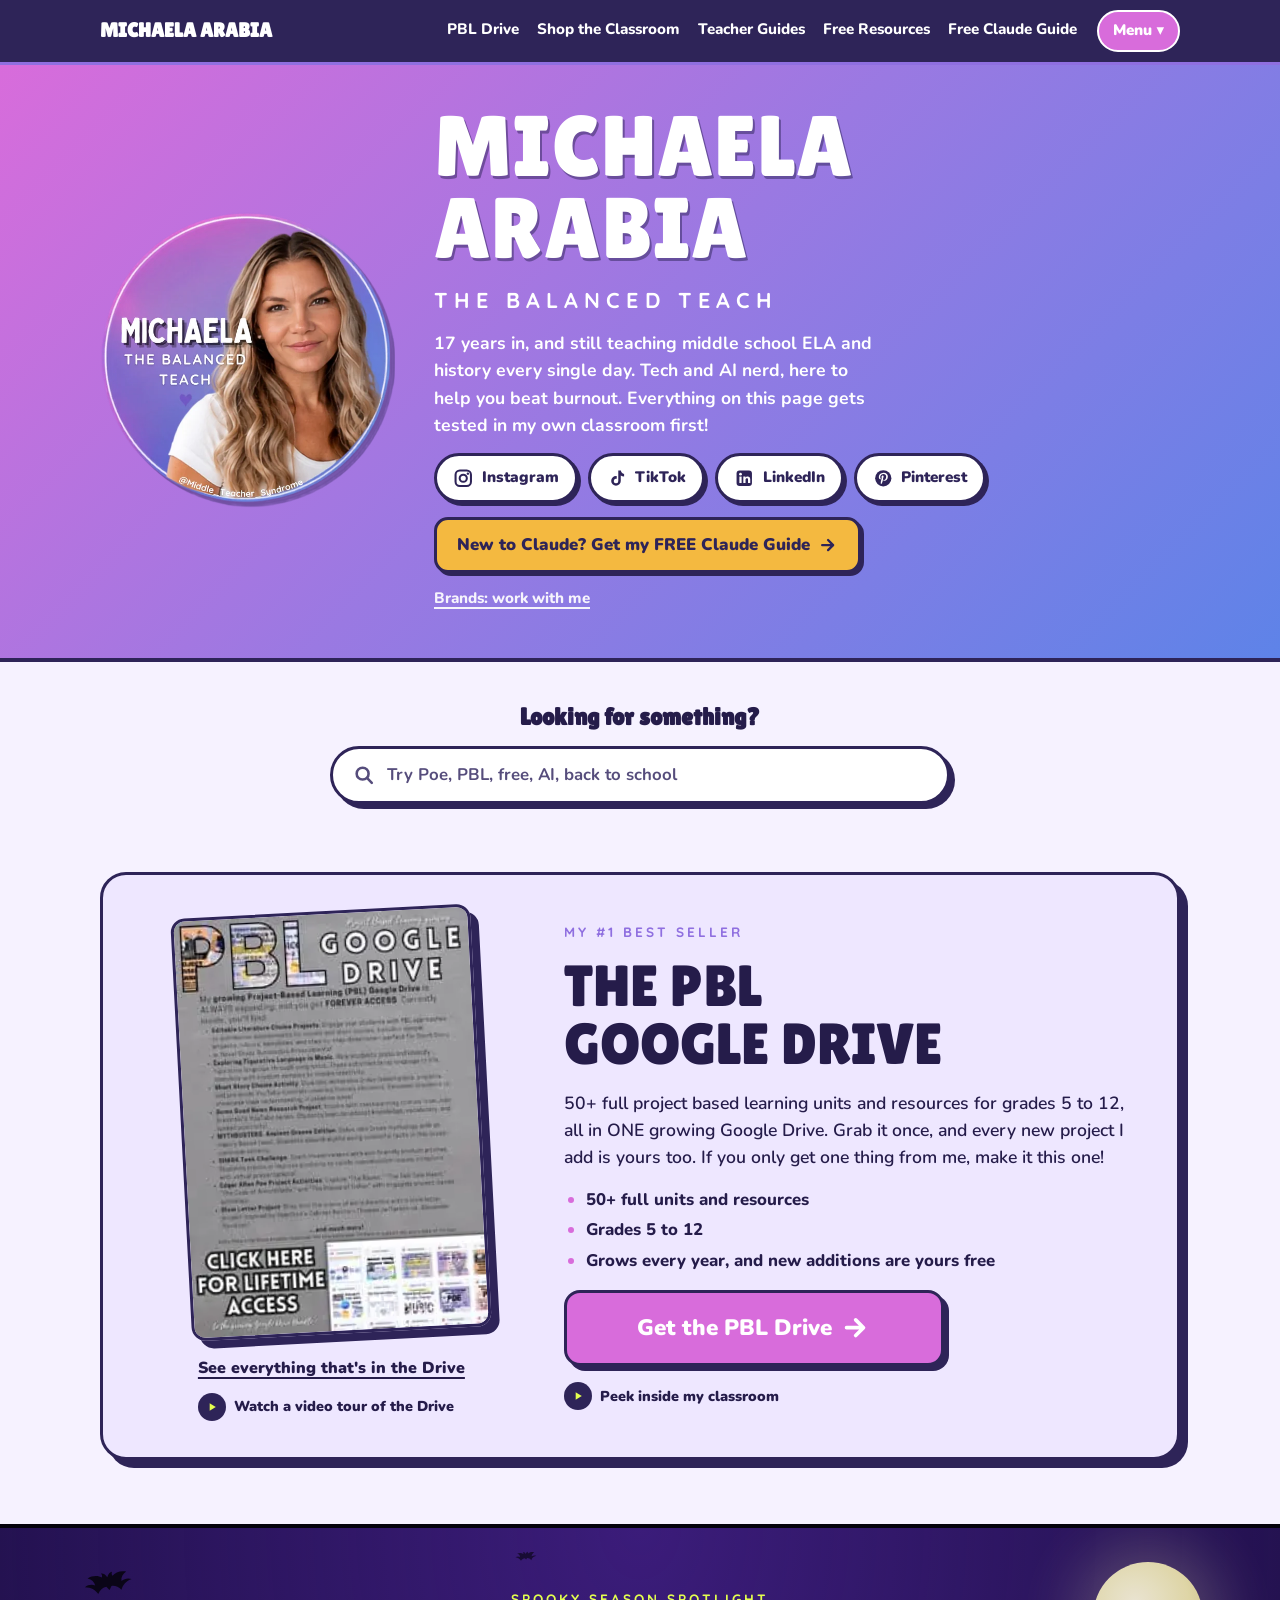
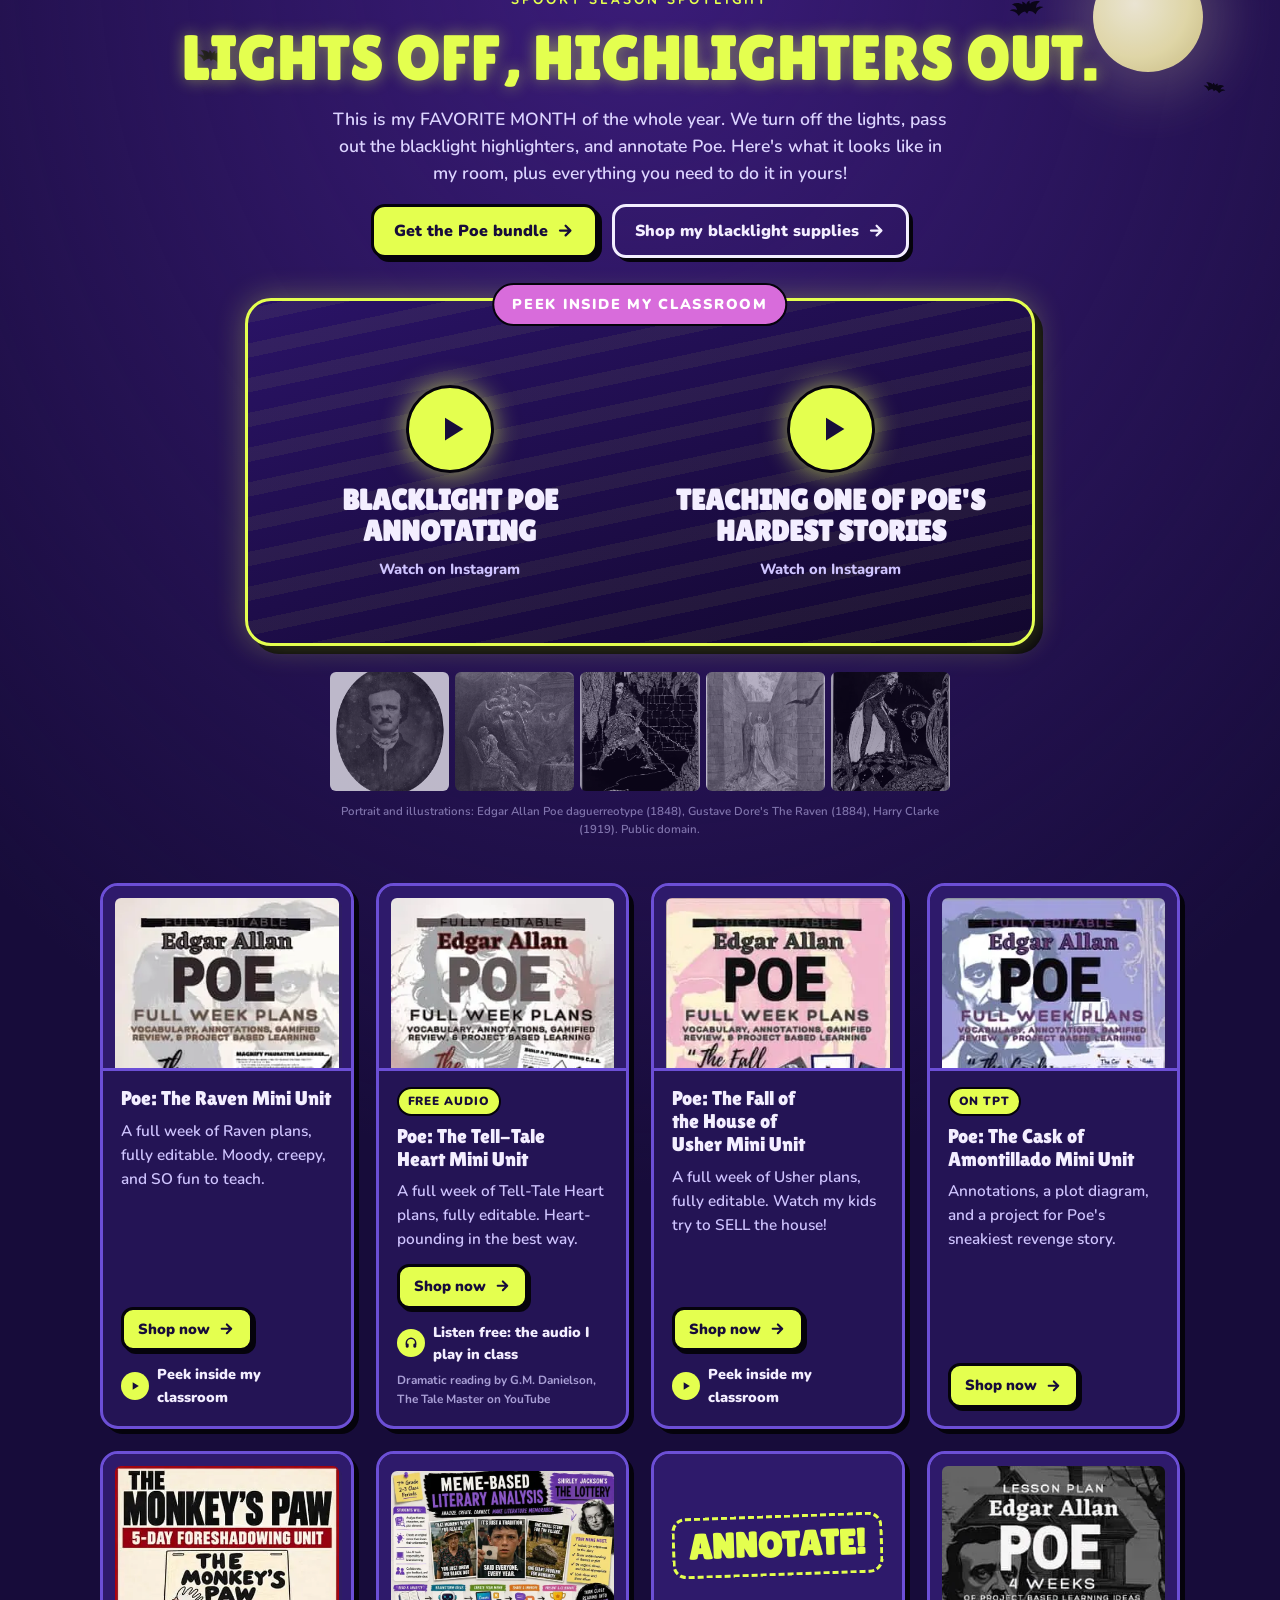
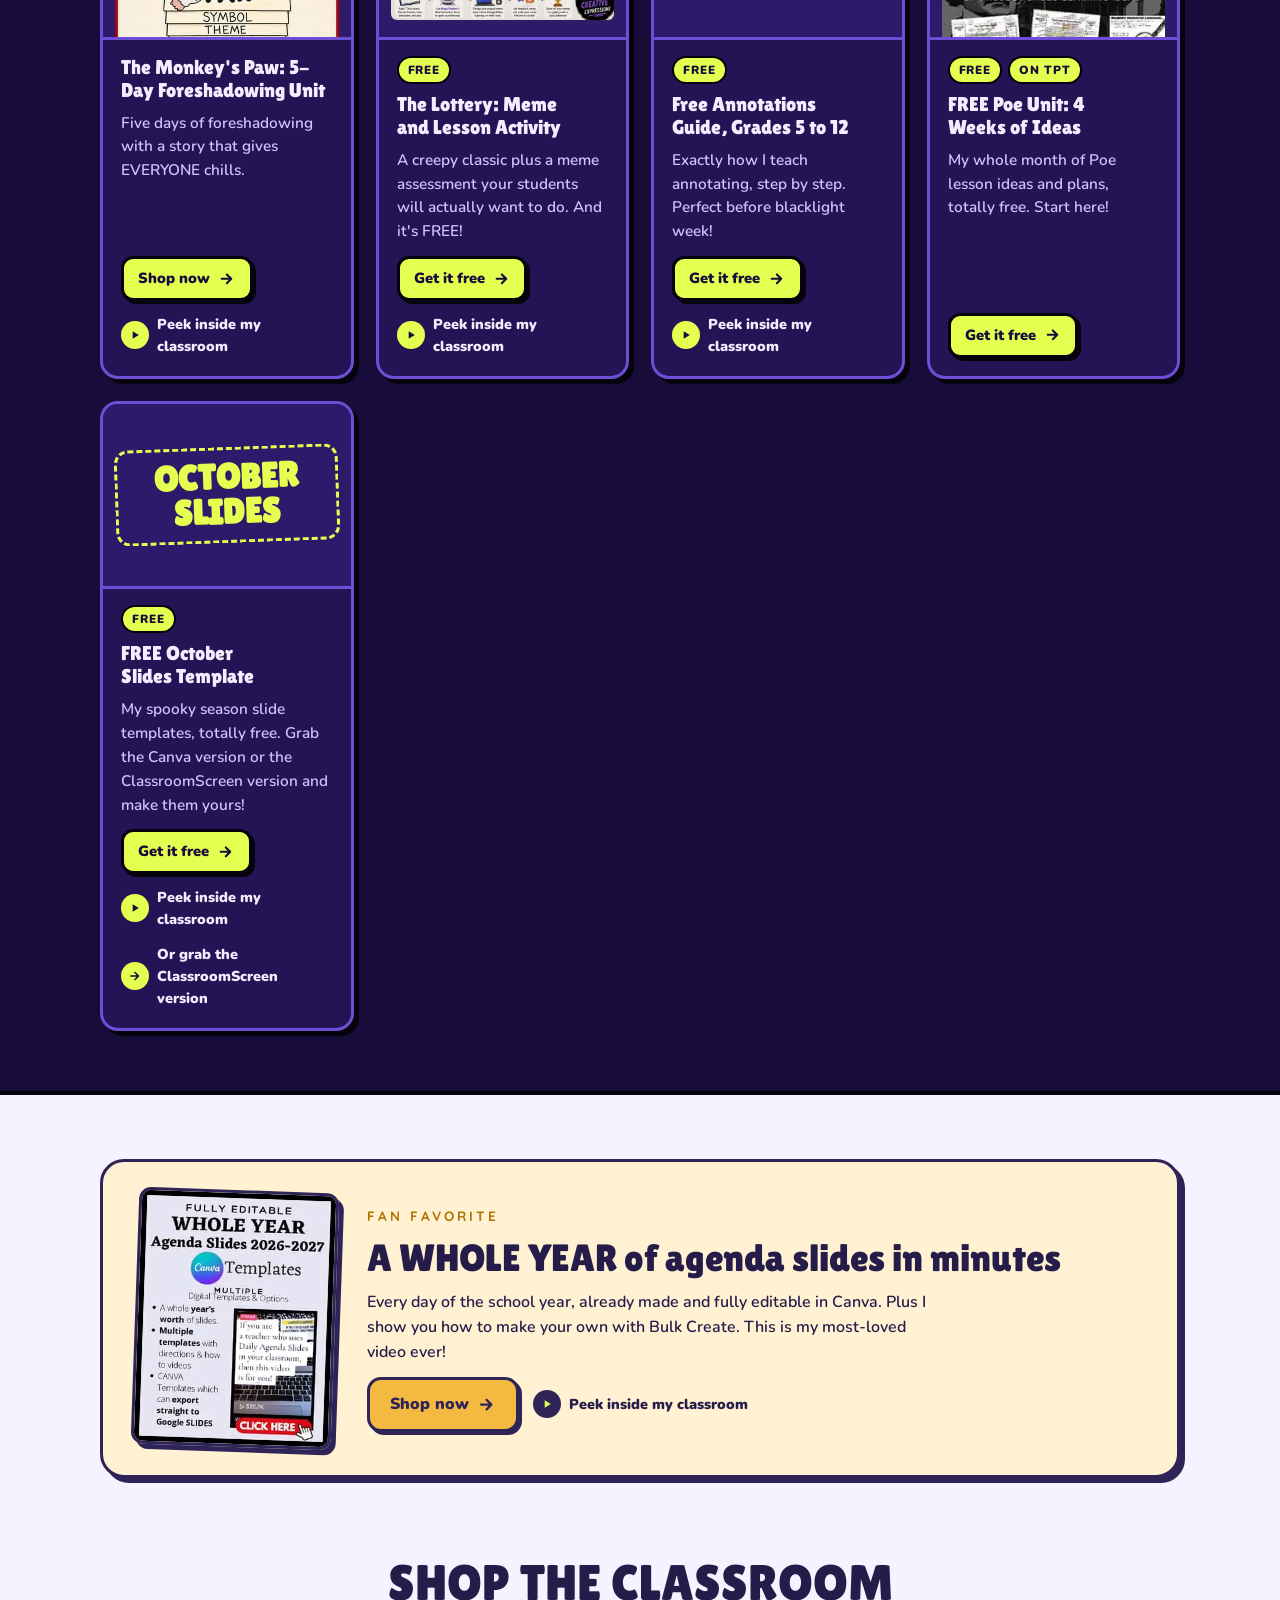
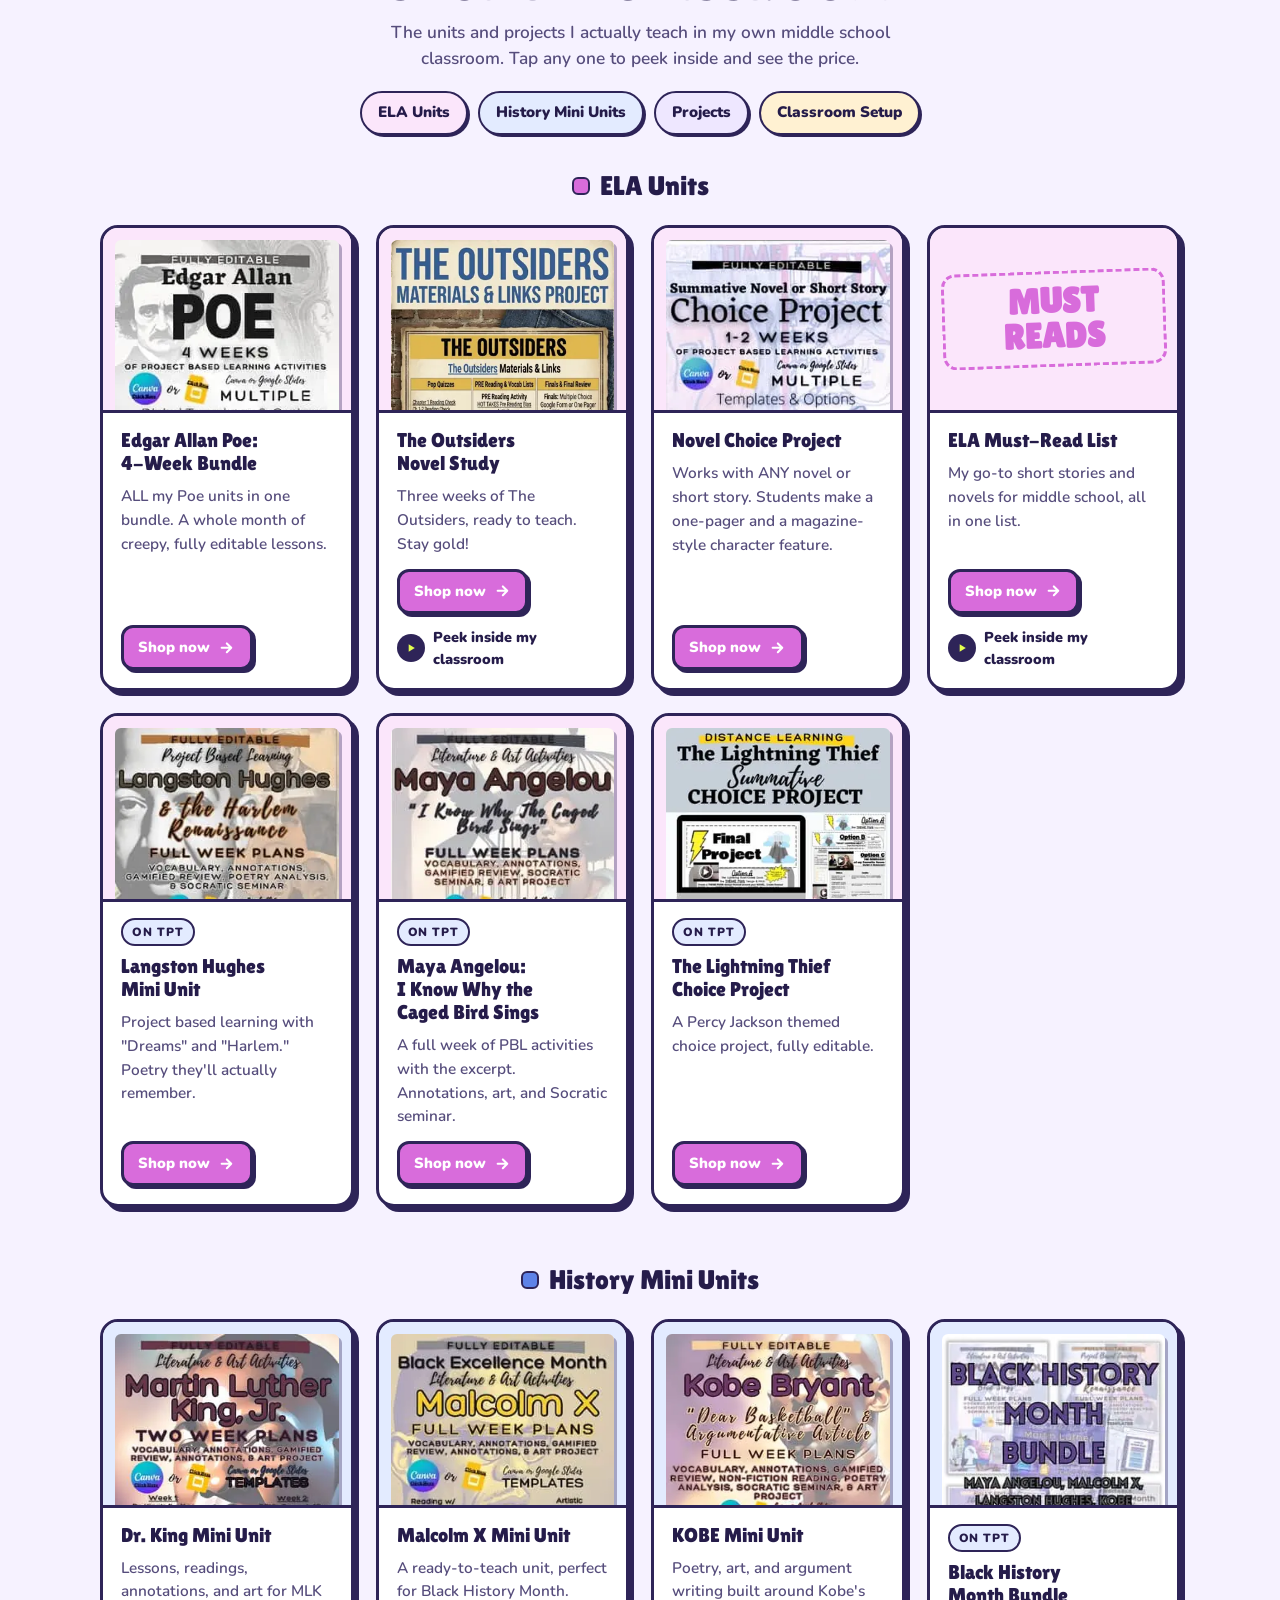
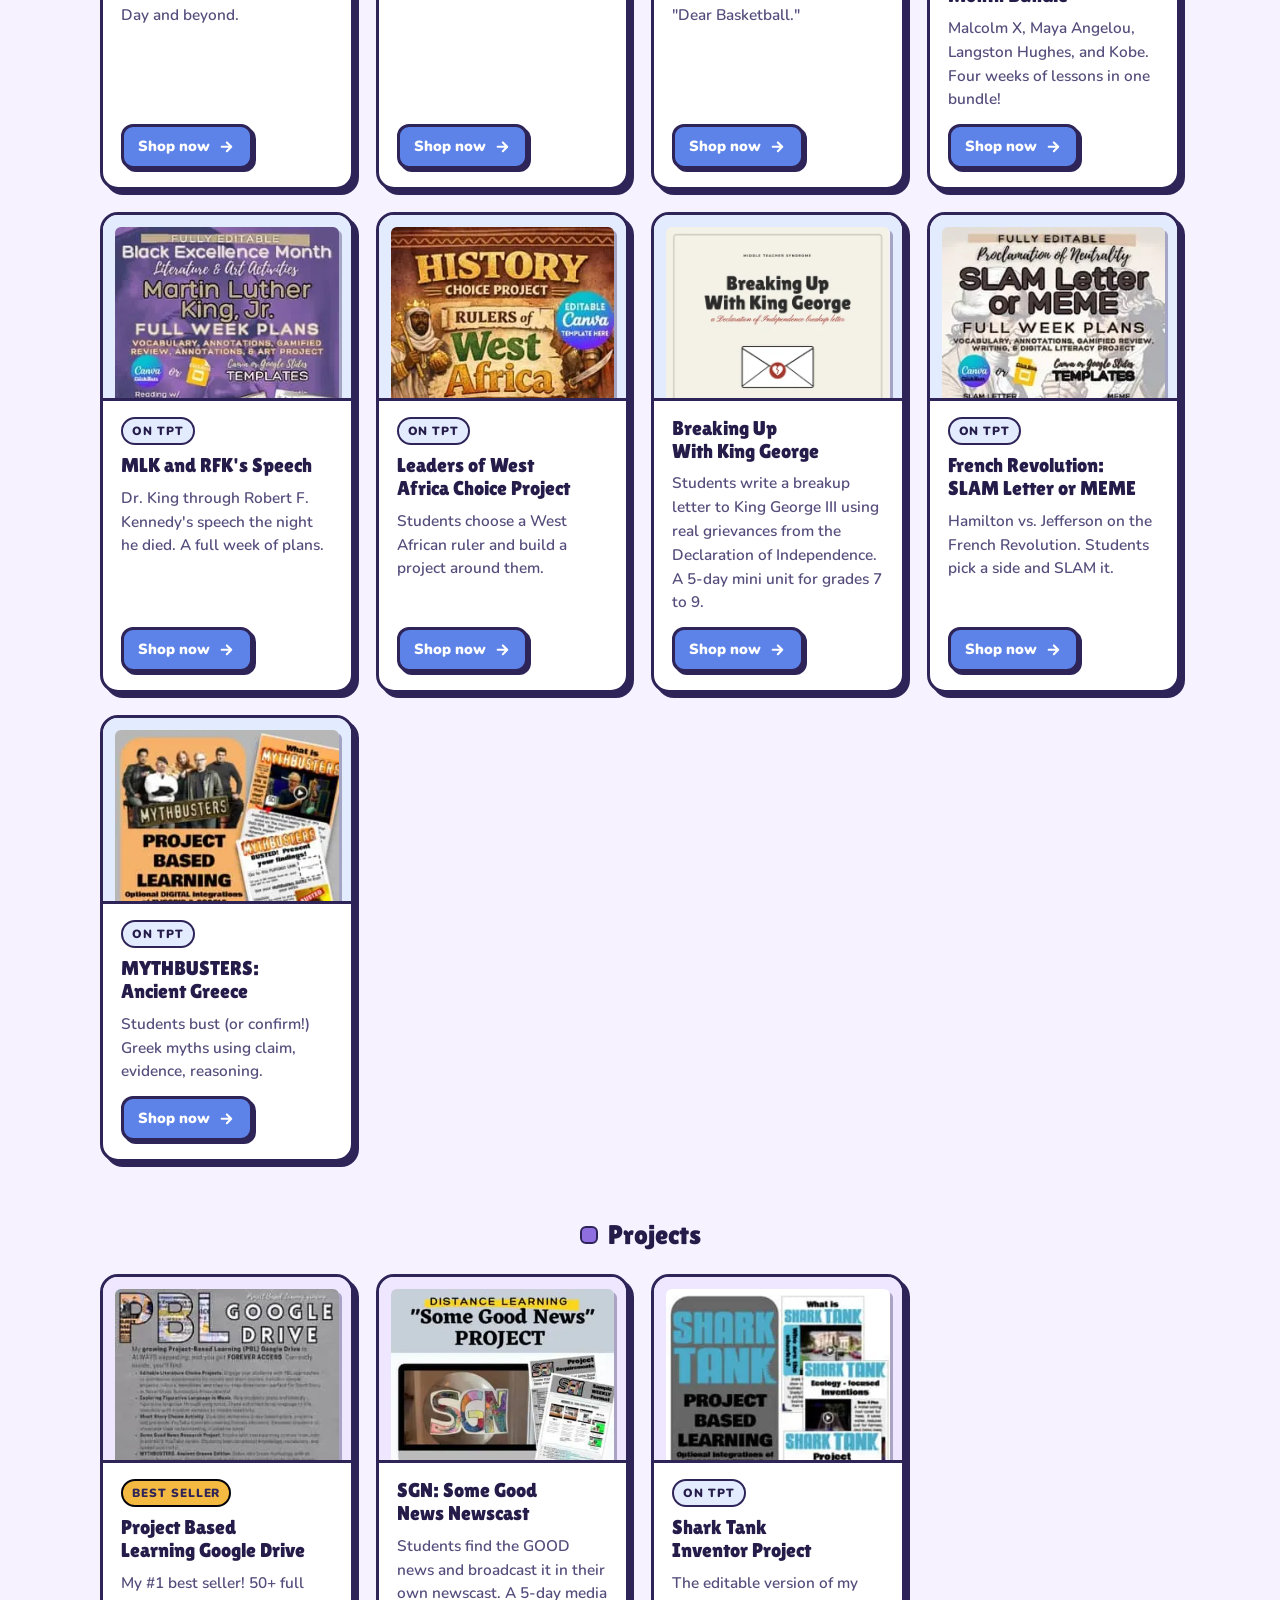
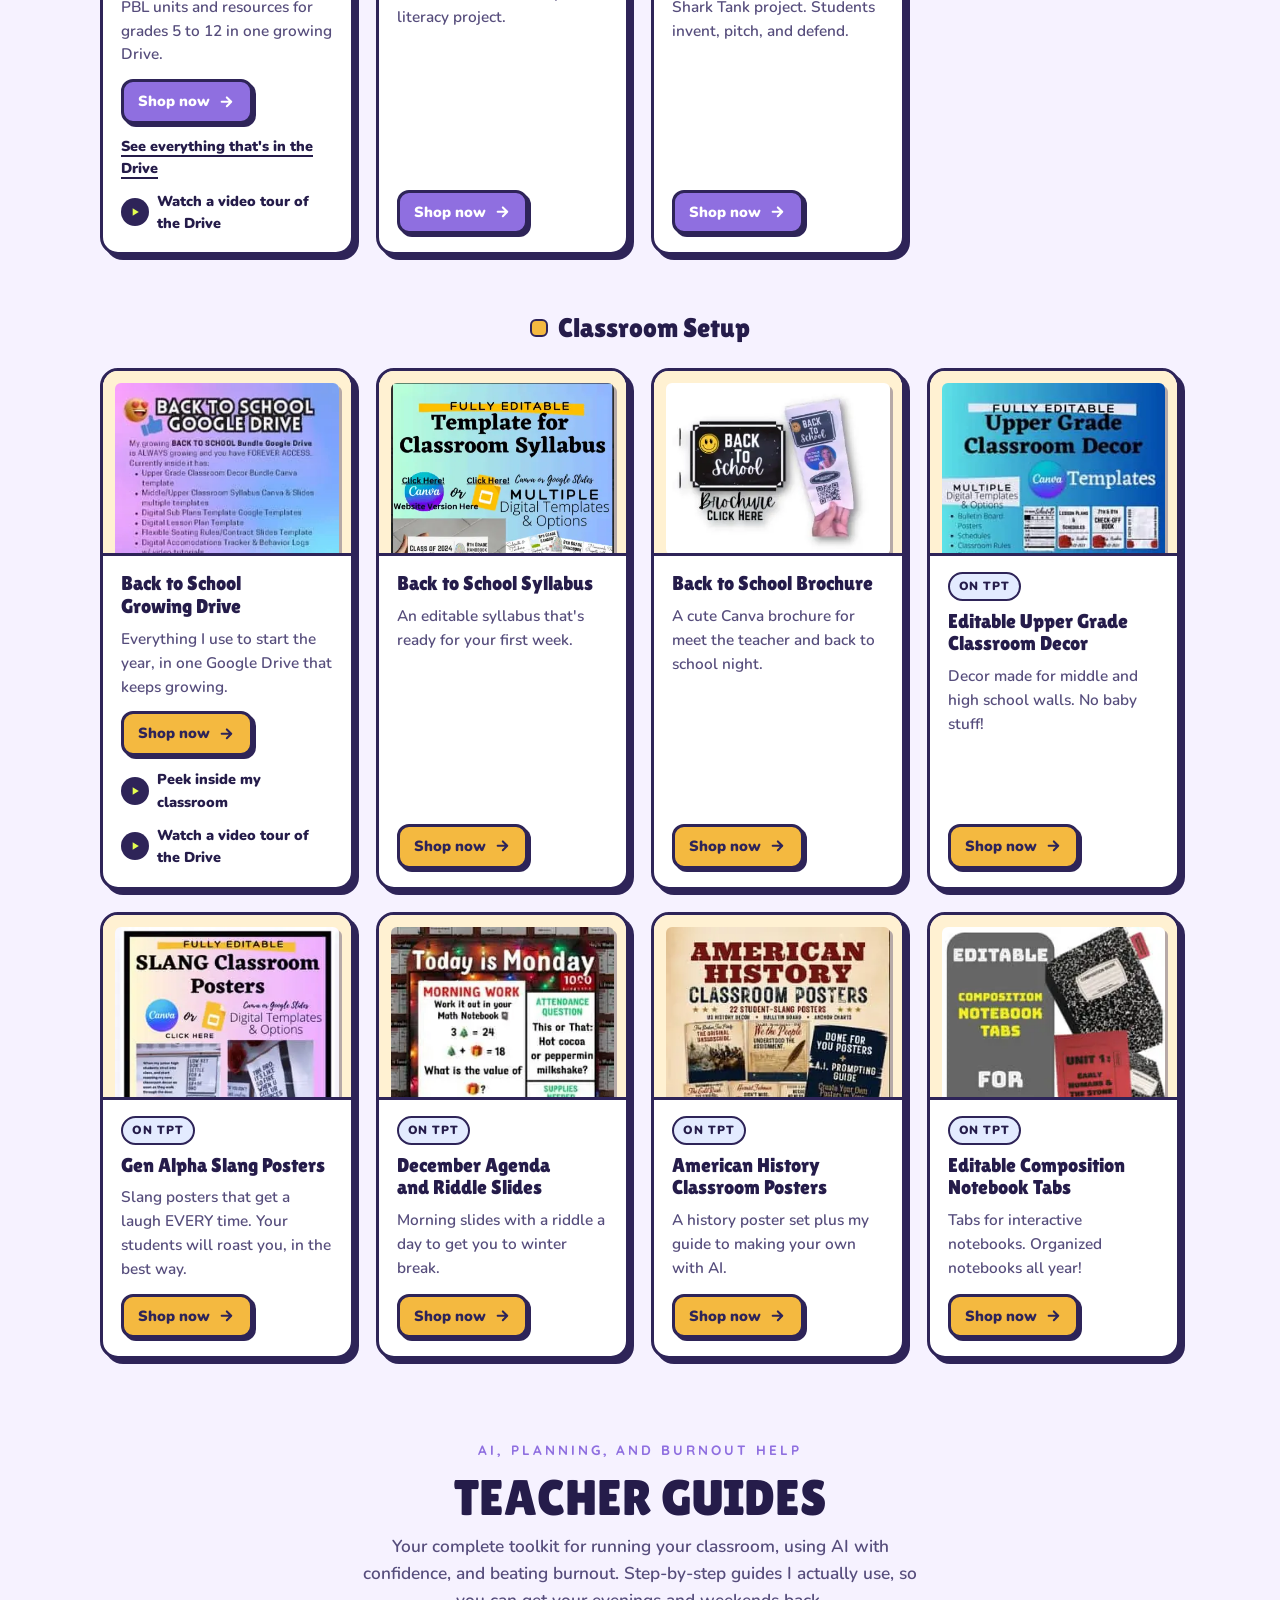
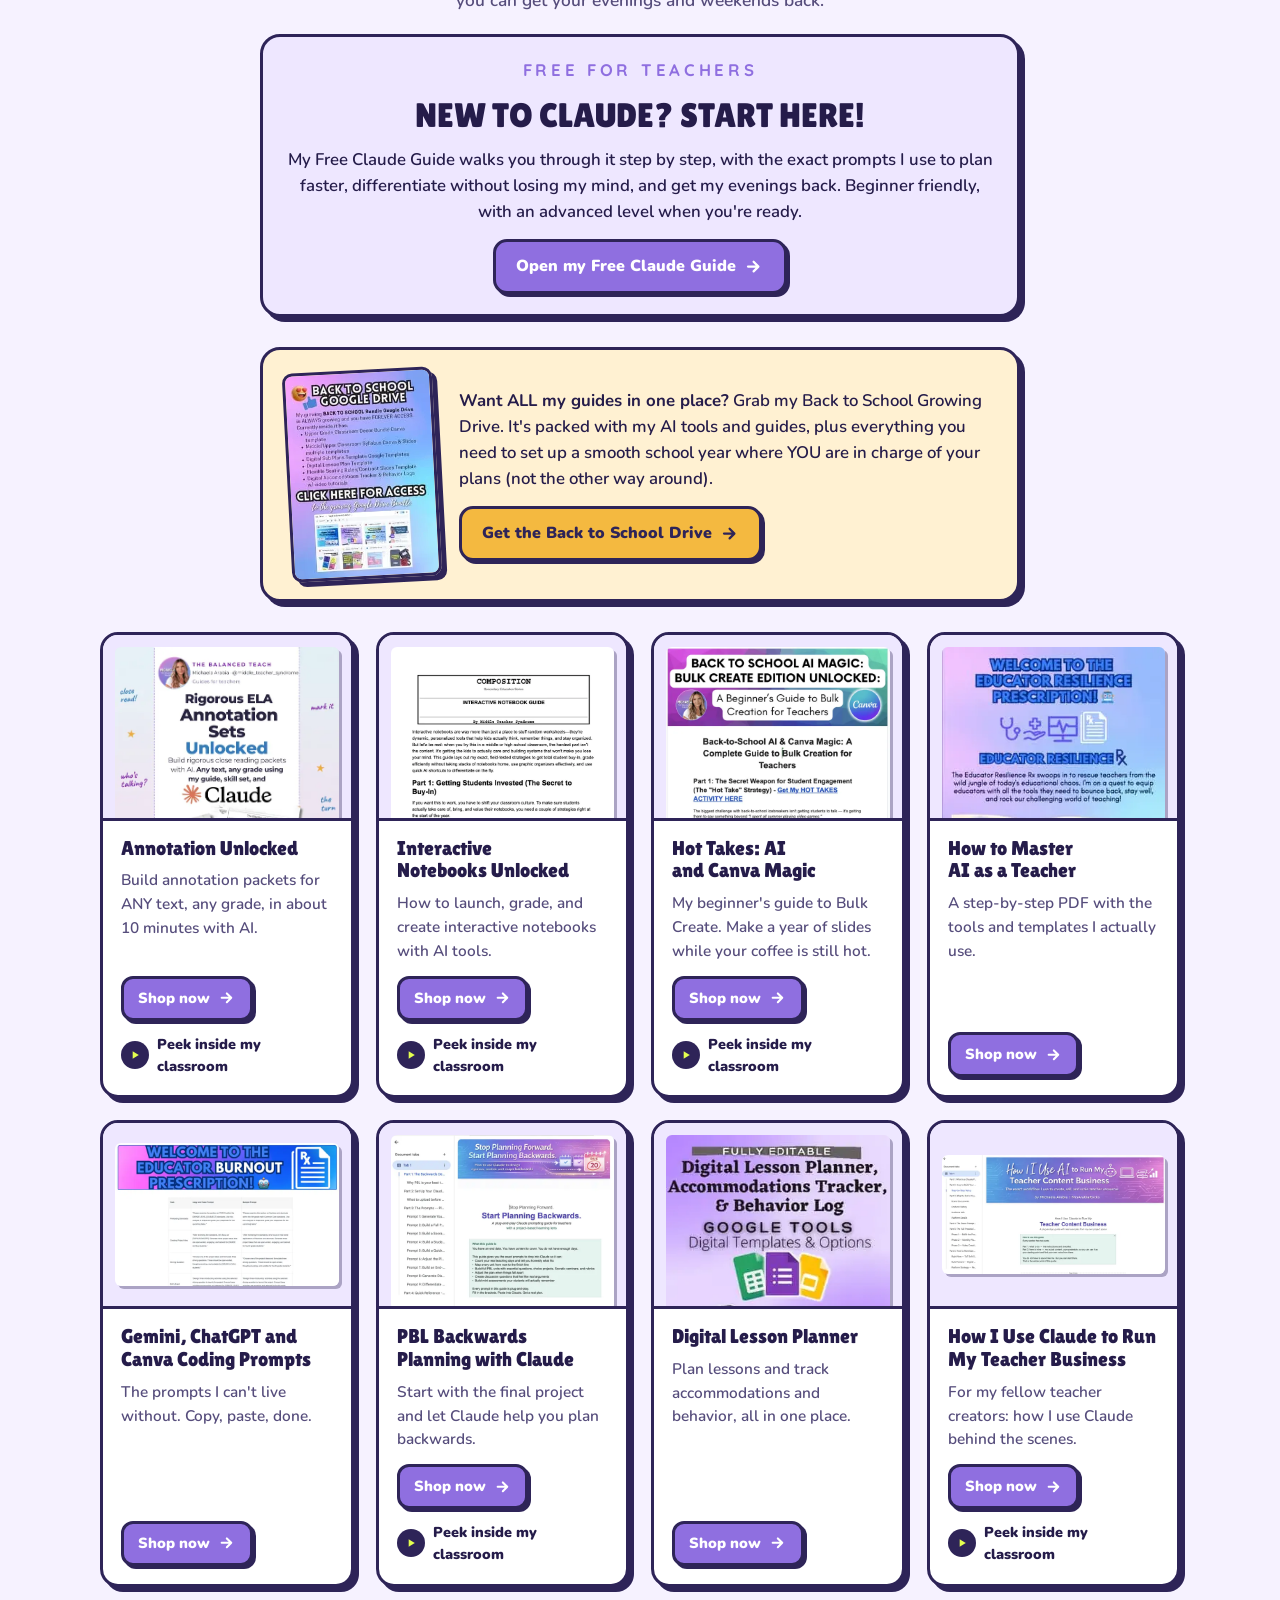
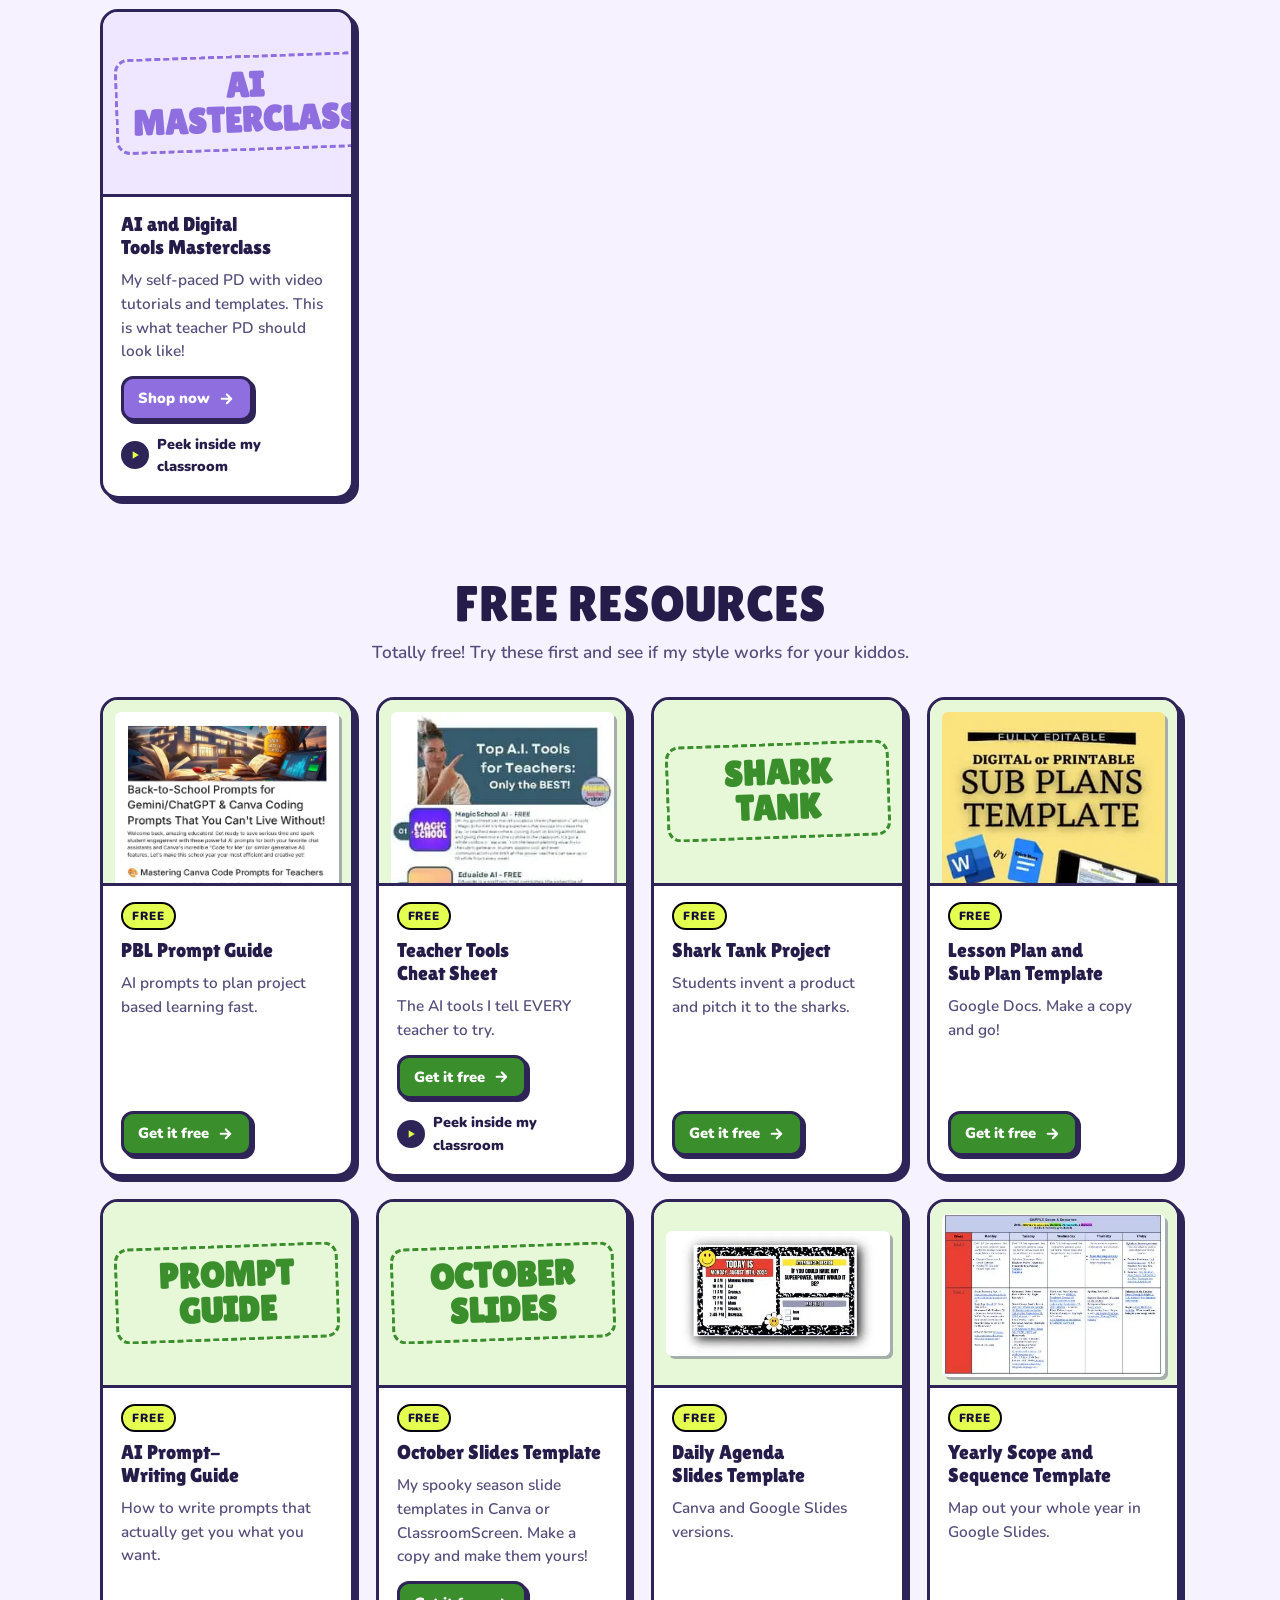
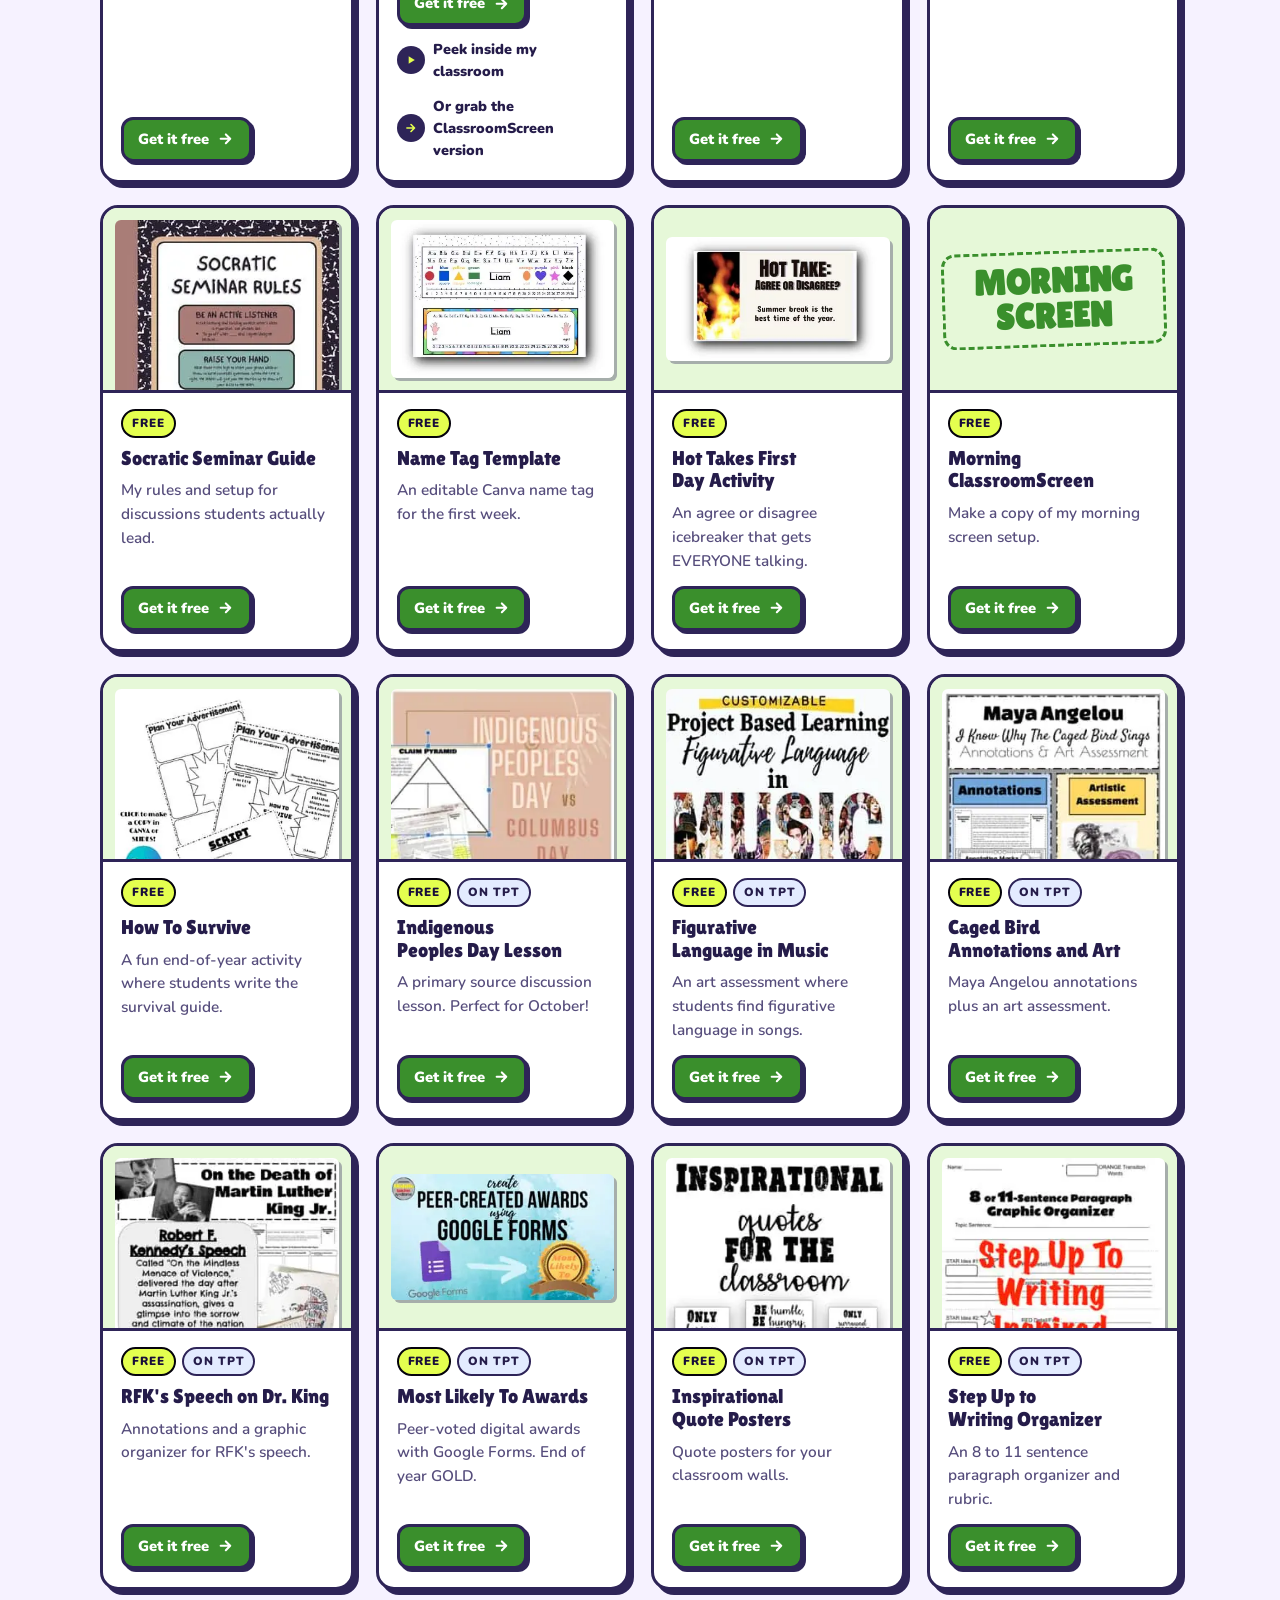
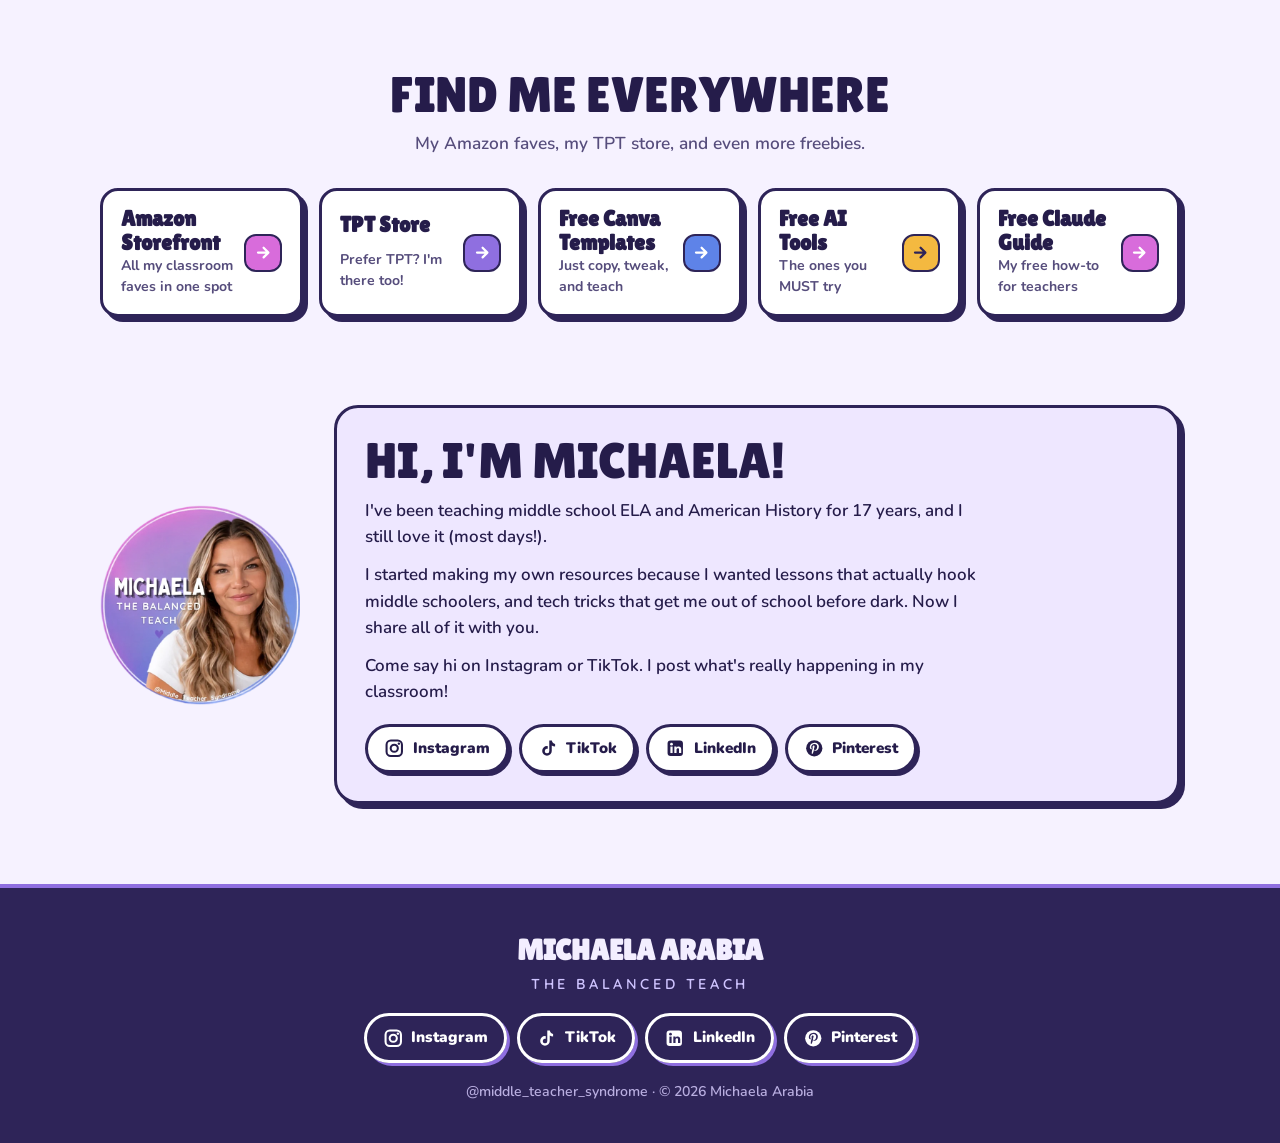
==== commit f7ce2d20: "Add free October Slides Template (Canva + ClassroomScreen) to Spooky Season and Free sections Co-Aut" ====
--- a/index.html
+++ b/index.html
@@ -637,6 +637,15 @@
     <div class="card-actions"><a class="btn btn-small" href="https://www.teacherspayteachers.com/Product/FREE-Edgar-Allan-Poe-Unit-4-Weeks-of-IDEAS-Lesson-Plans-10254735" target="_blank" rel="noopener">Get it free<svg viewBox="0 0 24 24" aria-hidden="true"><path d="M5 12h12m-5-6 6 6-6 6" fill="none" stroke="currentColor" stroke-width="2.8" stroke-linecap="round" stroke-linejoin="round"/></svg></a></div>
     
   </div>
+</article><article class="card card-night" data-search="free october slides template my spooky season slide templates, totally free. grab the canva version or the classroomscreen version and make them yours! october fall halloween slides canva classroomscreen free spooky free">
+  <div class="cover cover-text"><span>October Slides</span></div>
+  <div class="card-body">
+    <div class="card-tags"><span class="tag tag-free">Free</span></div>
+    <h4>FREE October Slides Template</h4>
+    <p>My spooky season slide templates, totally free. Grab the Canva version or the ClassroomScreen version and make them yours!</p>
+    <div class="card-actions"><a class="btn btn-small" href="https://www.canva.com/design/DAHZDBcRBsw/M_XPlRH7-y8cnv_jcPf0xg/view" target="_blank" rel="noopener">Get it free<svg viewBox="0 0 24 24" aria-hidden="true"><path d="M5 12h12m-5-6 6 6-6 6" fill="none" stroke="currentColor" stroke-width="2.8" stroke-linecap="round" stroke-linejoin="round"/></svg></a><a class="peek" href="https://www.instagram.com/reel/De7jZ6qyjQk/" target="_blank" rel="noopener"><span class="peek-play"><svg viewBox="0 0 24 24" aria-hidden="true"><path d="M8 5.5v13l10.5-6.5z" fill="currentColor"/></svg></span><span>Peek inside my classroom</span></a><a class="peek" href="https://classroomscreen.com/app/p/2ebe788a-46ee-4408-b1d3-d8ddec46574d/0" target="_blank" rel="noopener"><span class="peek-play"><svg viewBox="0 0 24 24" aria-hidden="true"><path d="M5 12h12m-5-6 6 6-6 6" fill="none" stroke="currentColor" stroke-width="2.8" stroke-linecap="round" stroke-linejoin="round"/></svg></span><span>Or grab the ClassroomScreen version</span></a></div>
+    
+  </div>
 </article>
       </div>
     </div>
@@ -1040,6 +1049,15 @@
     <h4>AI Prompt-Writing Guide</h4>
     <p>How to write prompts that actually get you what you want.</p>
     <div class="card-actions"><a class="btn btn-small" href="https://drive.google.com/file/d/1CODjXRAXyXIi6JX2XMr4RQbC8eN5IM1Y/view" target="_blank" rel="noopener">Get it free<svg viewBox="0 0 24 24" aria-hidden="true"><path d="M5 12h12m-5-6 6 6-6 6" fill="none" stroke="currentColor" stroke-width="2.8" stroke-linecap="round" stroke-linejoin="round"/></svg></a></div>
+    
+  </div>
+</article><article class="card card-free" data-search="october slides template my spooky season slide templates in canva or classroomscreen. make a copy and make them yours! october fall halloween slides canva classroomscreen spooky free">
+  <div class="cover cover-text"><span>October Slides</span></div>
+  <div class="card-body">
+    <div class="card-tags"><span class="tag tag-free">Free</span></div>
+    <h4>October Slides Template</h4>
+    <p>My spooky season slide templates in Canva or ClassroomScreen. Make a copy and make them yours!</p>
+    <div class="card-actions"><a class="btn btn-small" href="https://www.canva.com/design/DAHZDBcRBsw/M_XPlRH7-y8cnv_jcPf0xg/view" target="_blank" rel="noopener">Get it free<svg viewBox="0 0 24 24" aria-hidden="true"><path d="M5 12h12m-5-6 6 6-6 6" fill="none" stroke="currentColor" stroke-width="2.8" stroke-linecap="round" stroke-linejoin="round"/></svg></a><a class="peek" href="https://www.instagram.com/reel/De7jZ6qyjQk/" target="_blank" rel="noopener"><span class="peek-play"><svg viewBox="0 0 24 24" aria-hidden="true"><path d="M8 5.5v13l10.5-6.5z" fill="currentColor"/></svg></span><span>Peek inside my classroom</span></a><a class="peek" href="https://classroomscreen.com/app/p/2ebe788a-46ee-4408-b1d3-d8ddec46574d/0" target="_blank" rel="noopener"><span class="peek-play"><svg viewBox="0 0 24 24" aria-hidden="true"><path d="M5 12h12m-5-6 6 6-6 6" fill="none" stroke="currentColor" stroke-width="2.8" stroke-linecap="round" stroke-linejoin="round"/></svg></span><span>Or grab the ClassroomScreen version</span></a></div>
     
   </div>
 </article><article class="card card-free" data-search="daily agenda slides template canva and google slides versions. agenda slides canva free">
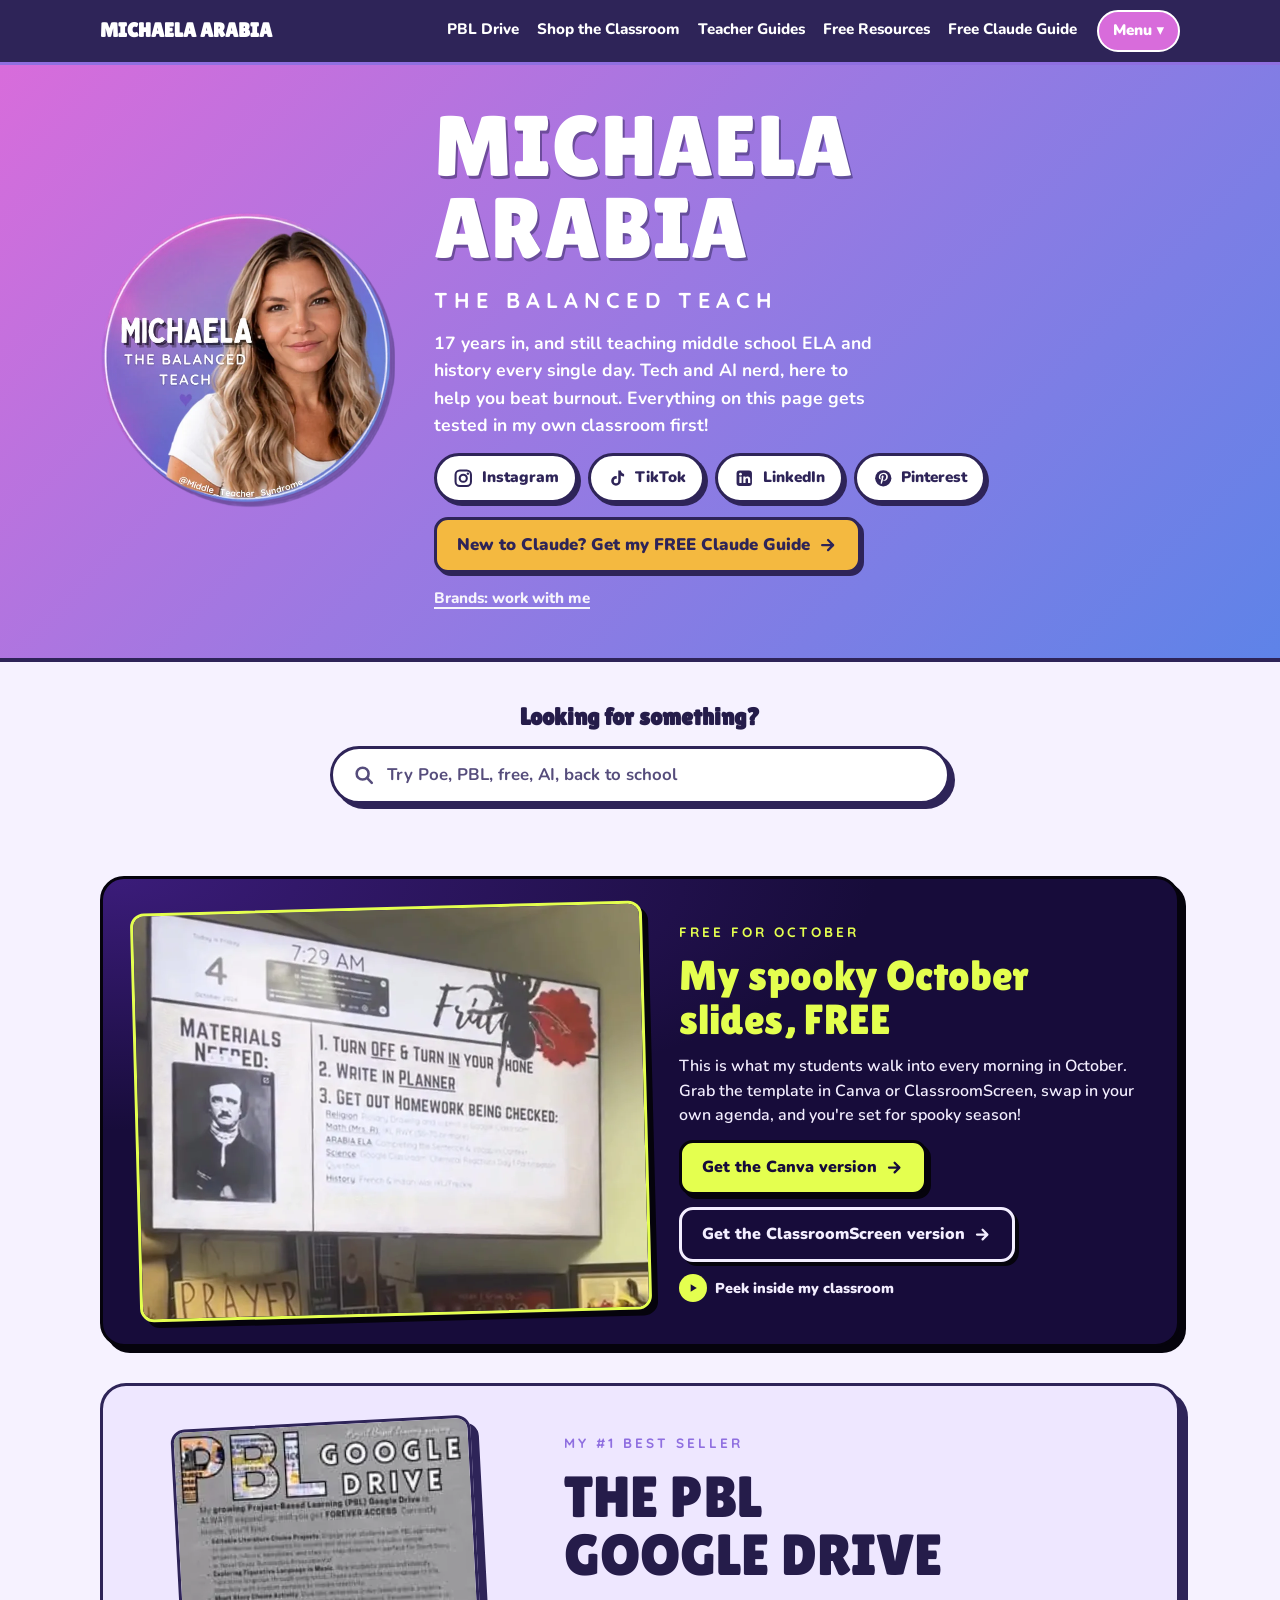
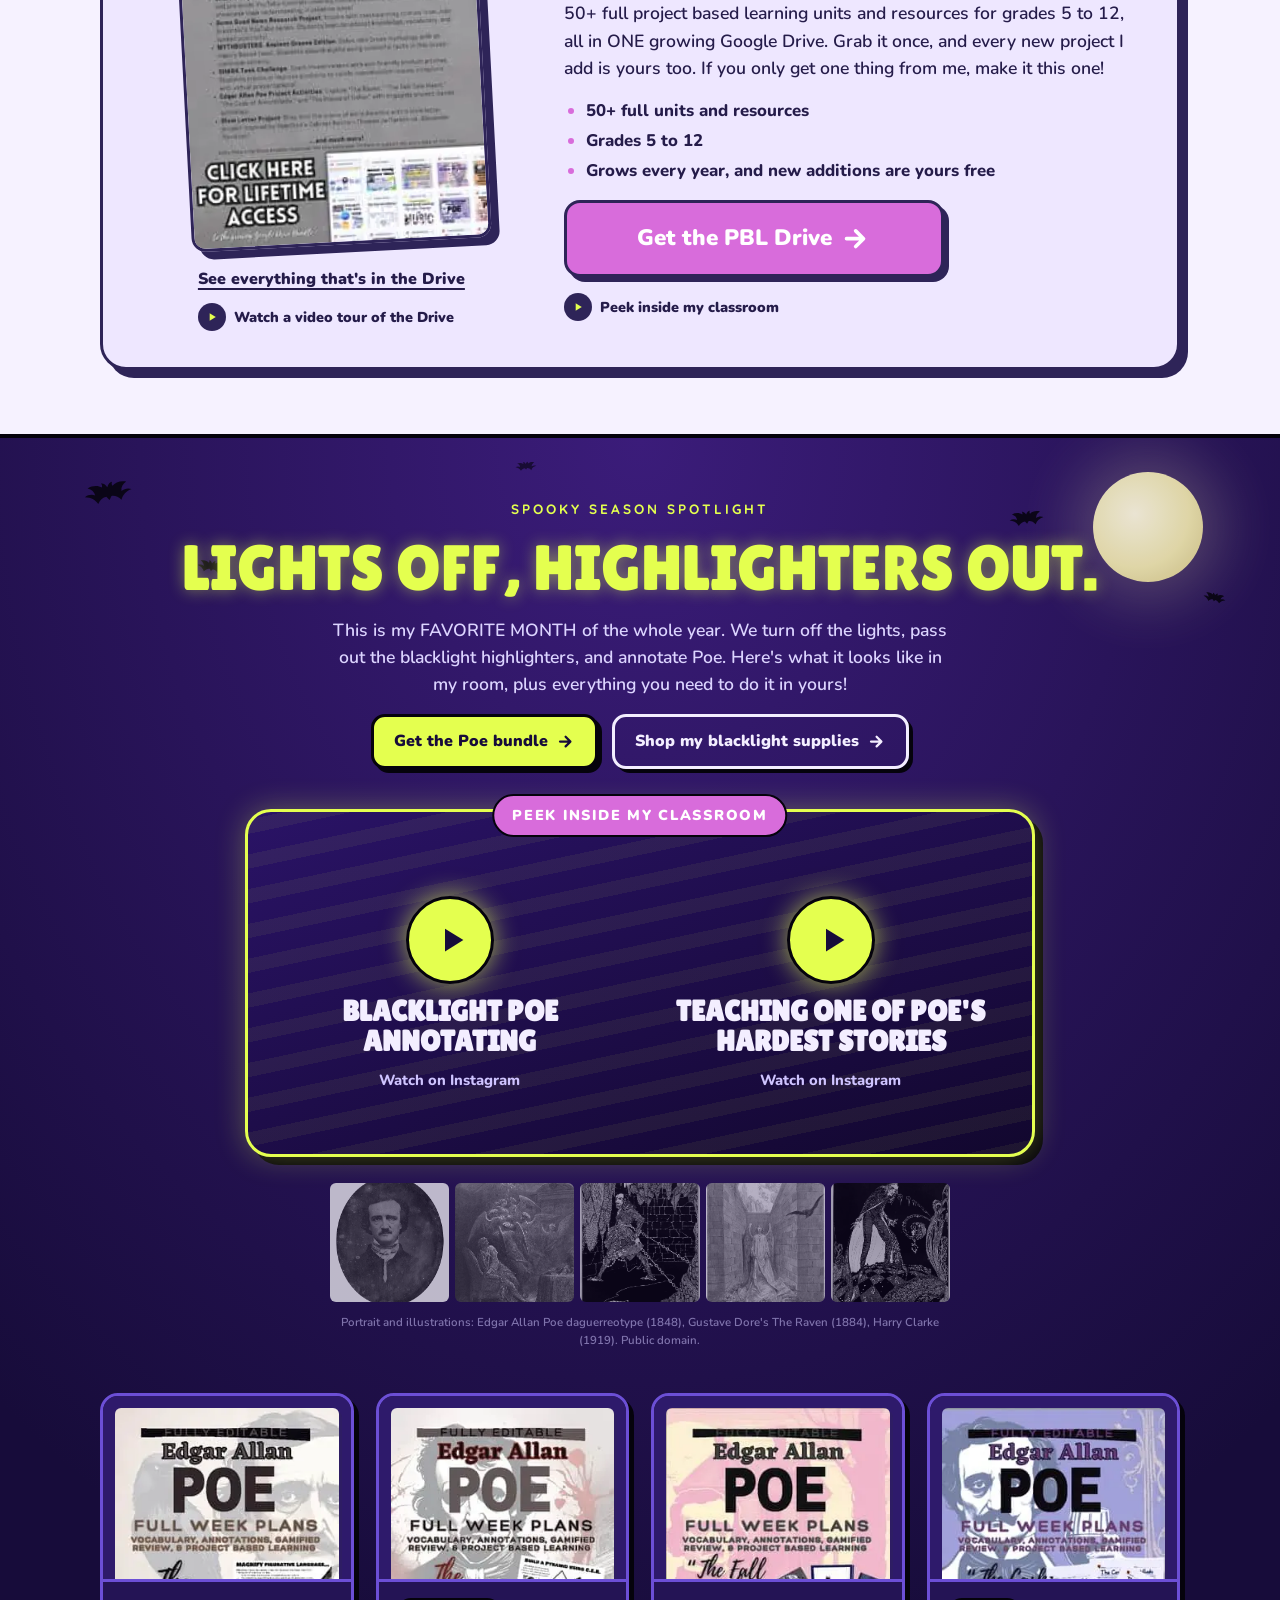
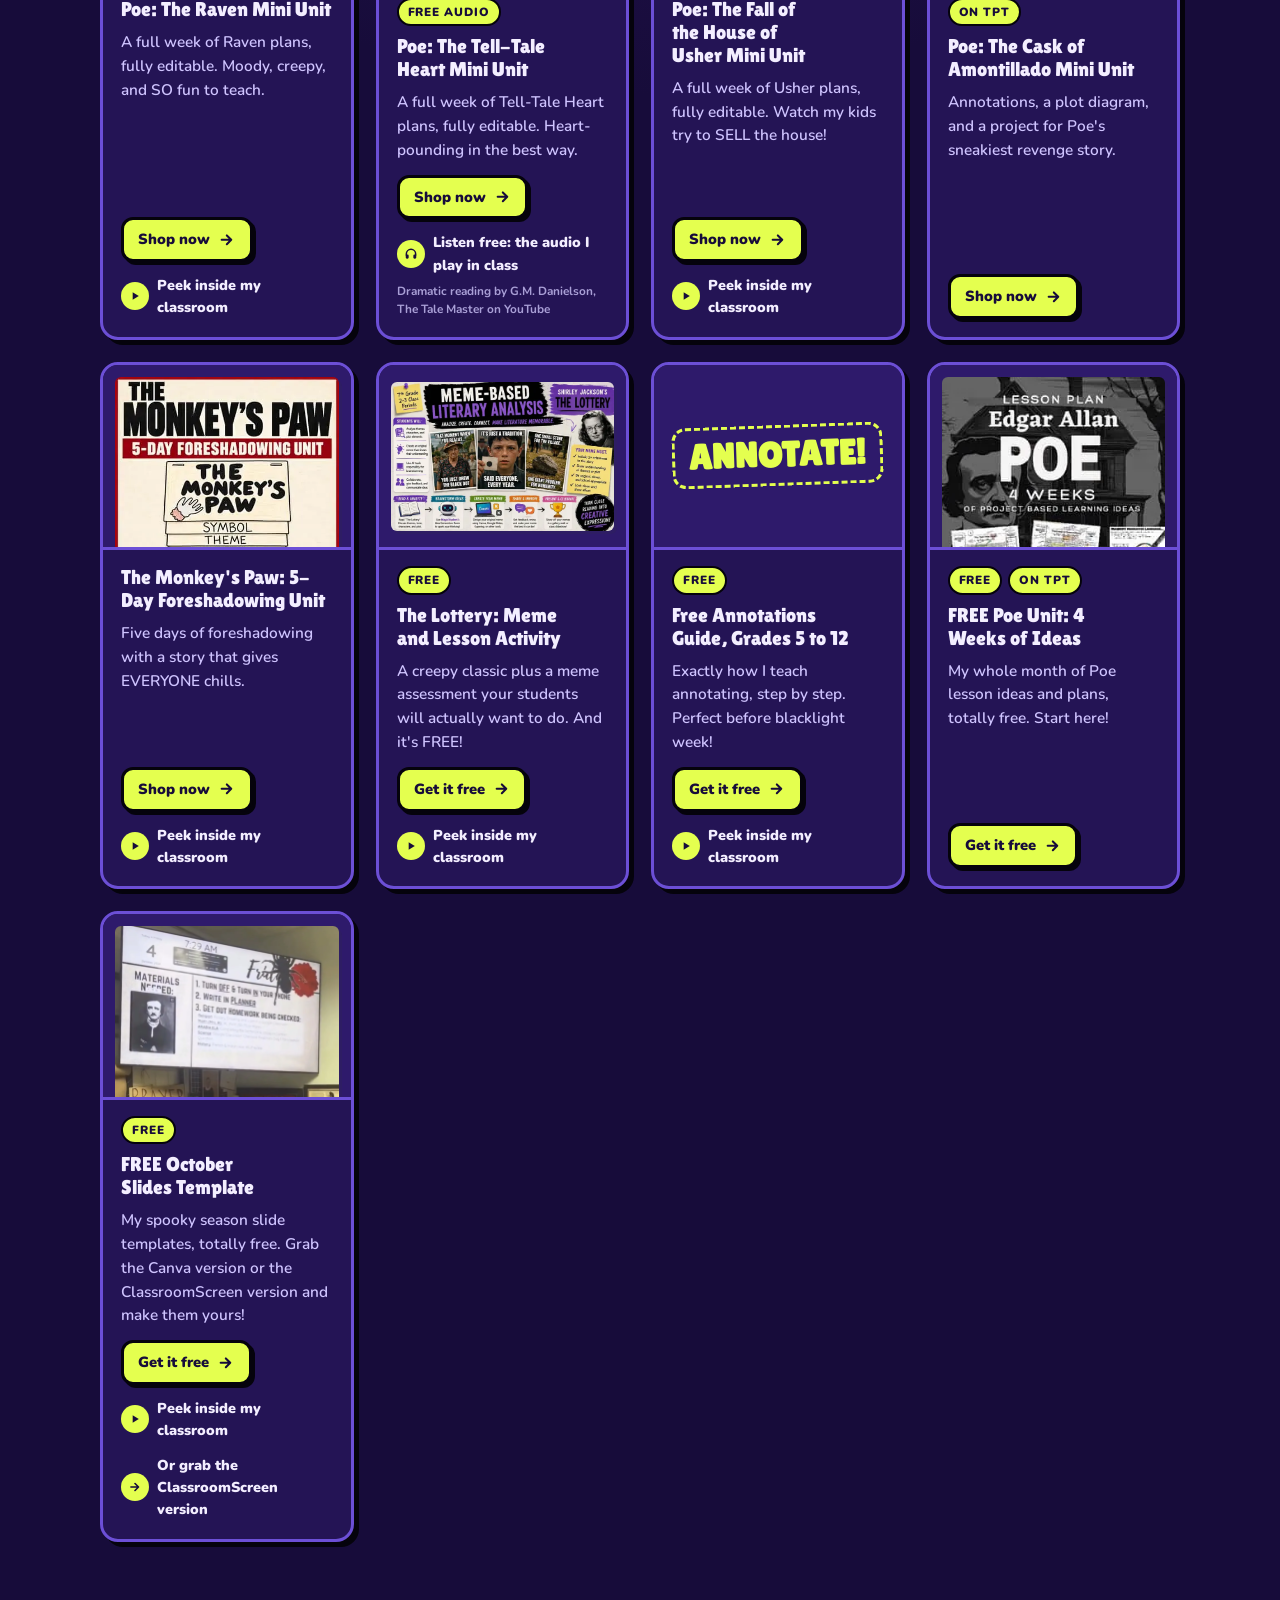
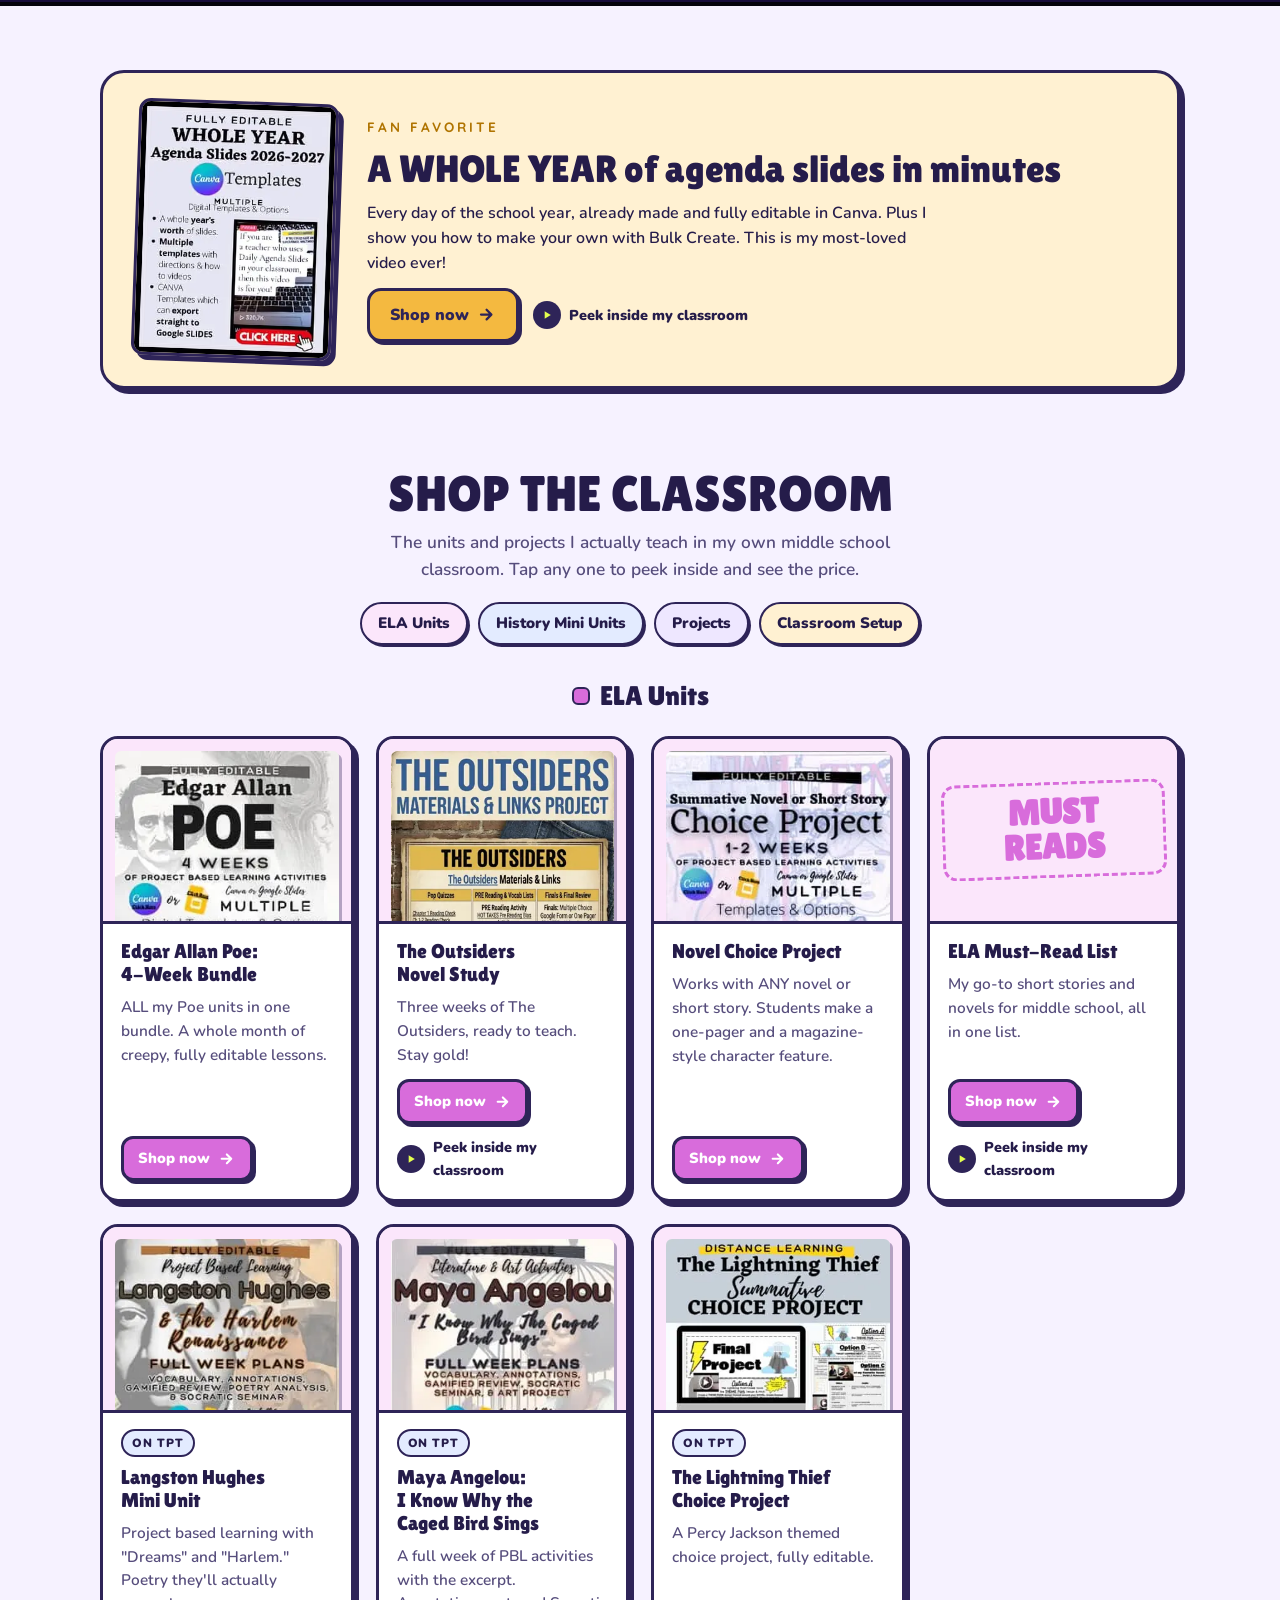
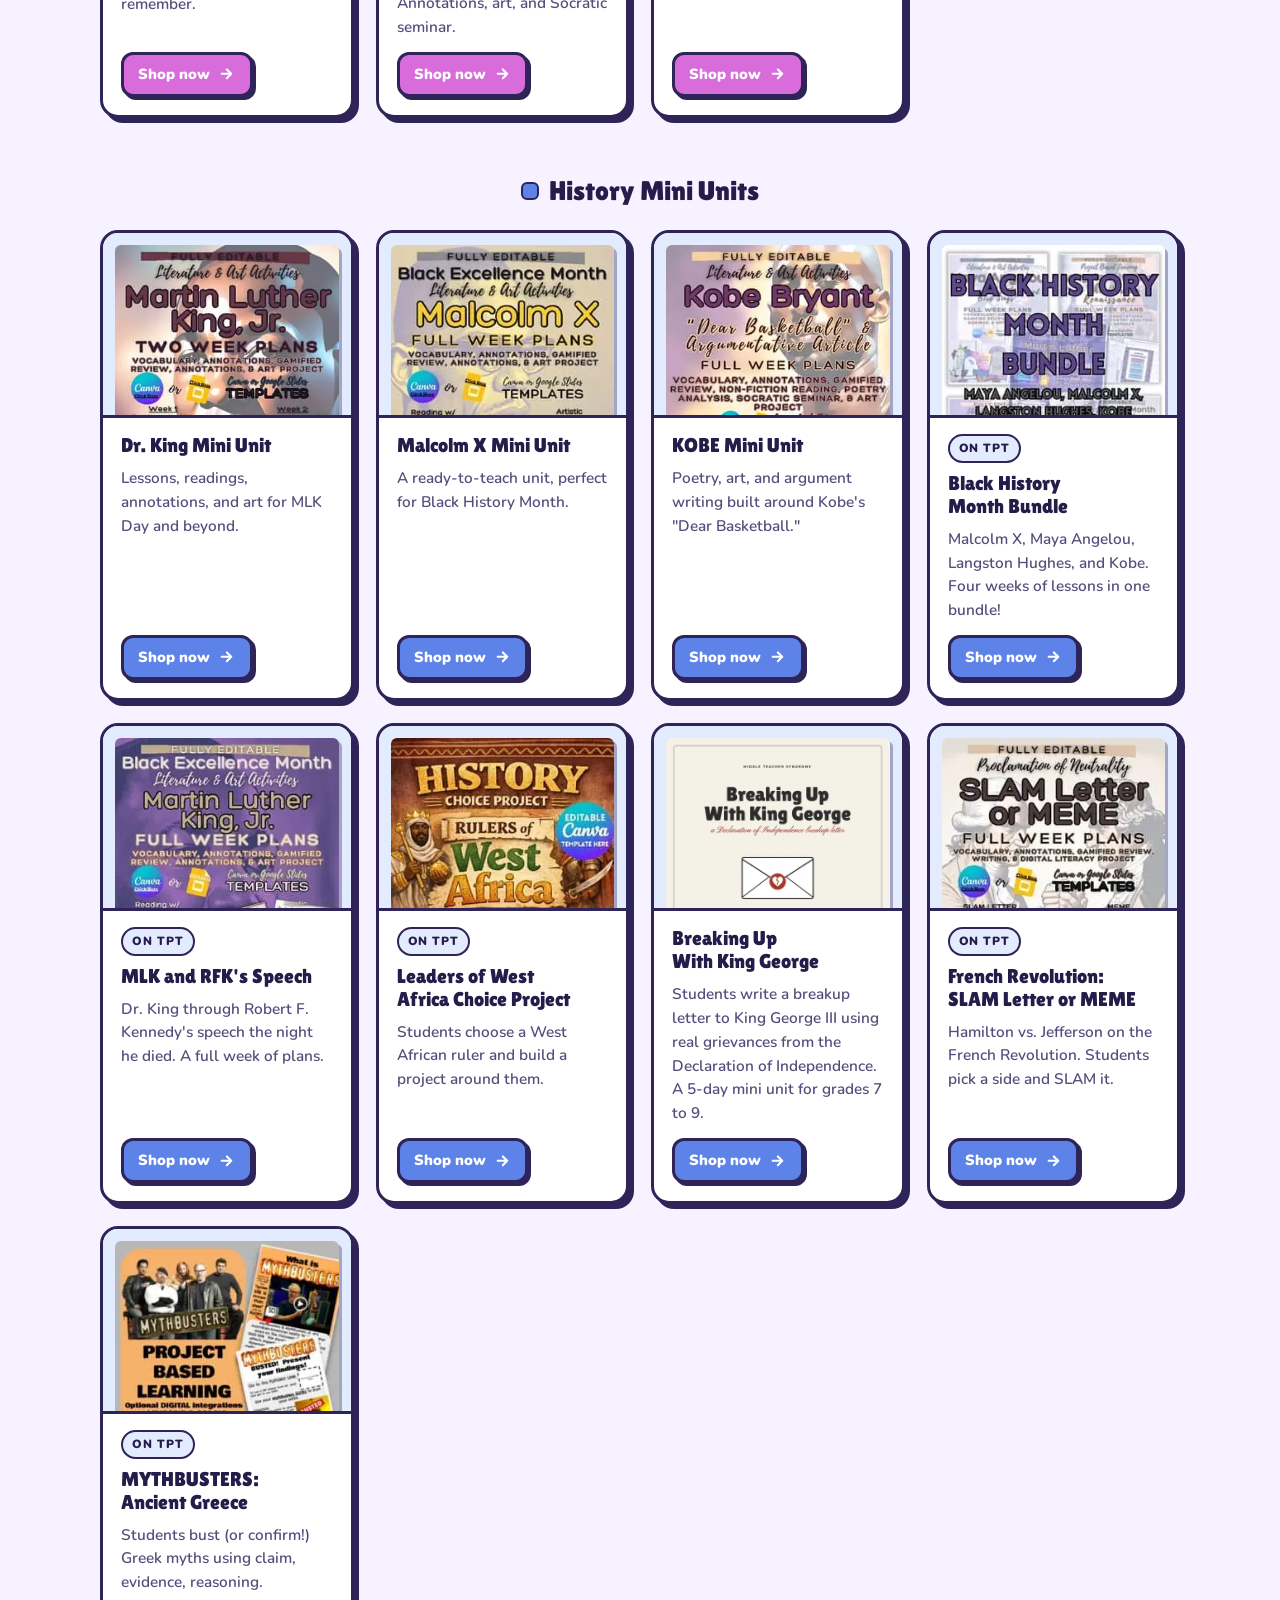
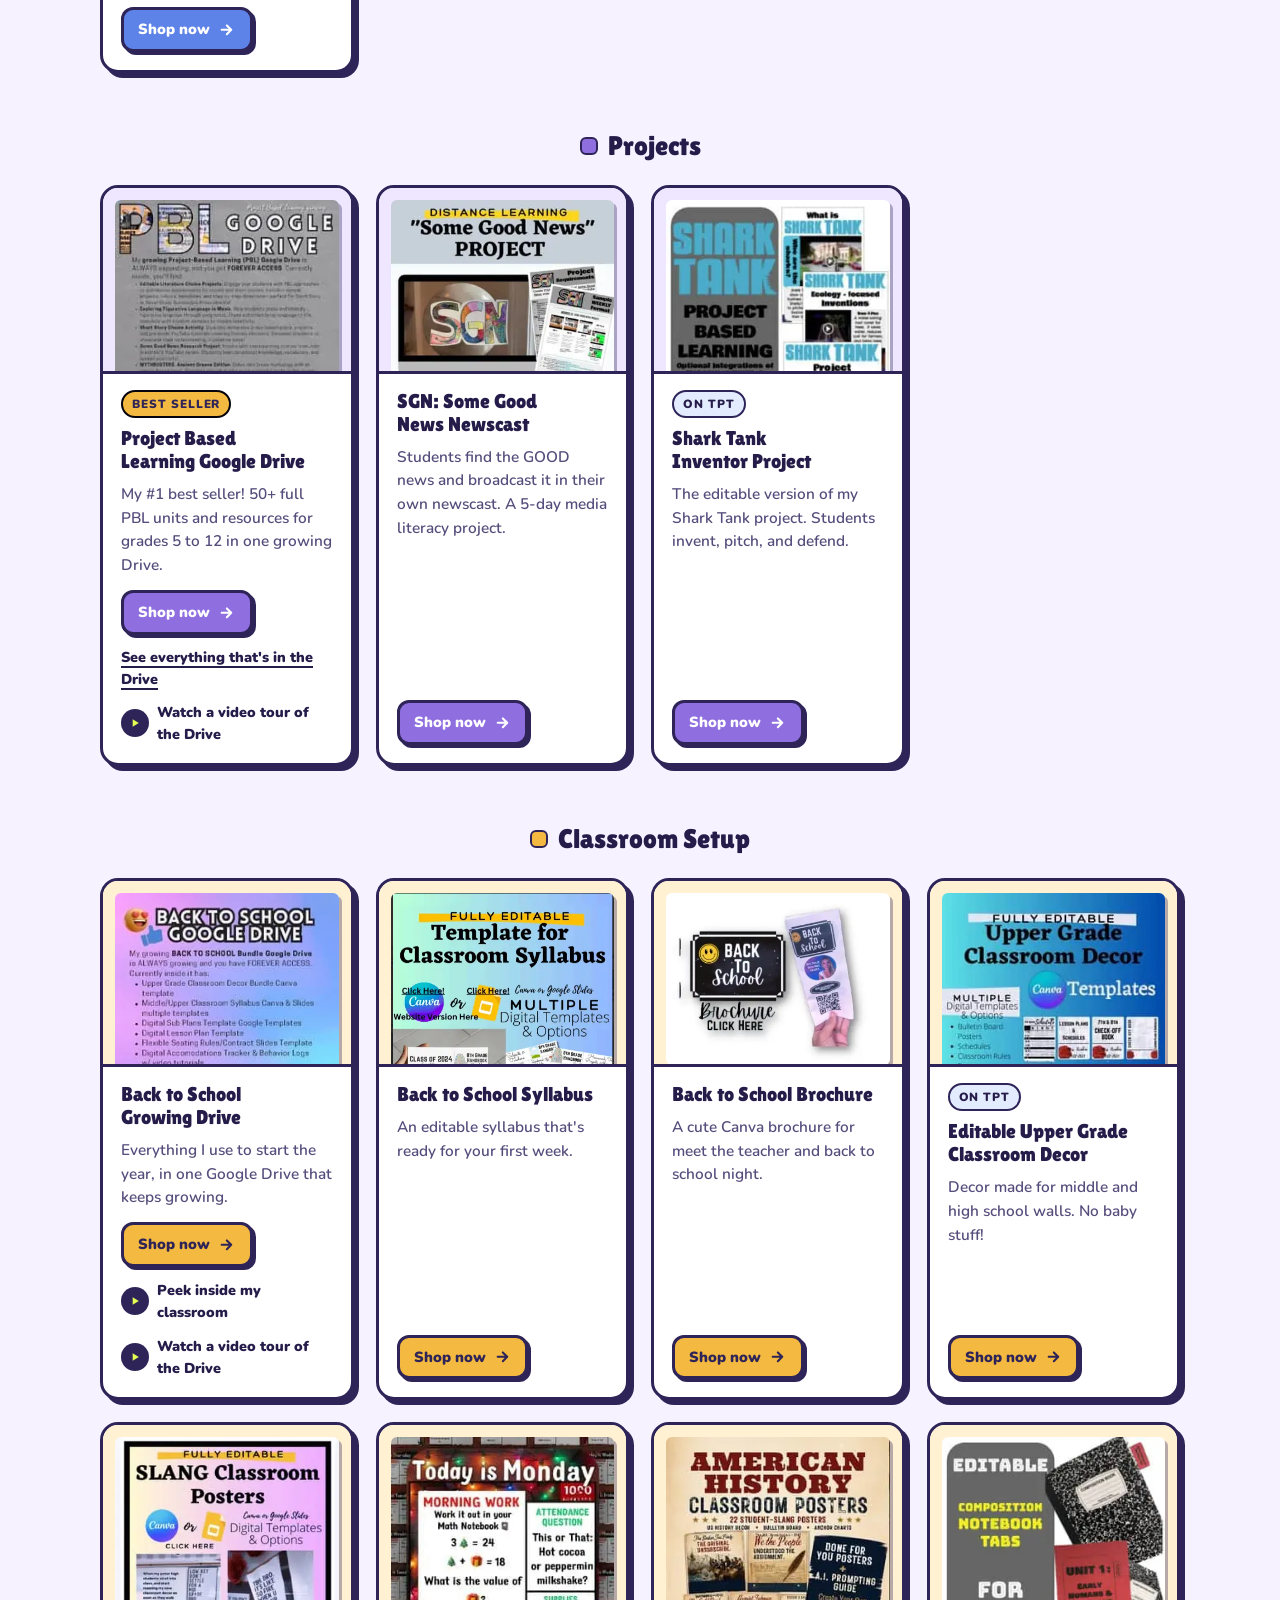
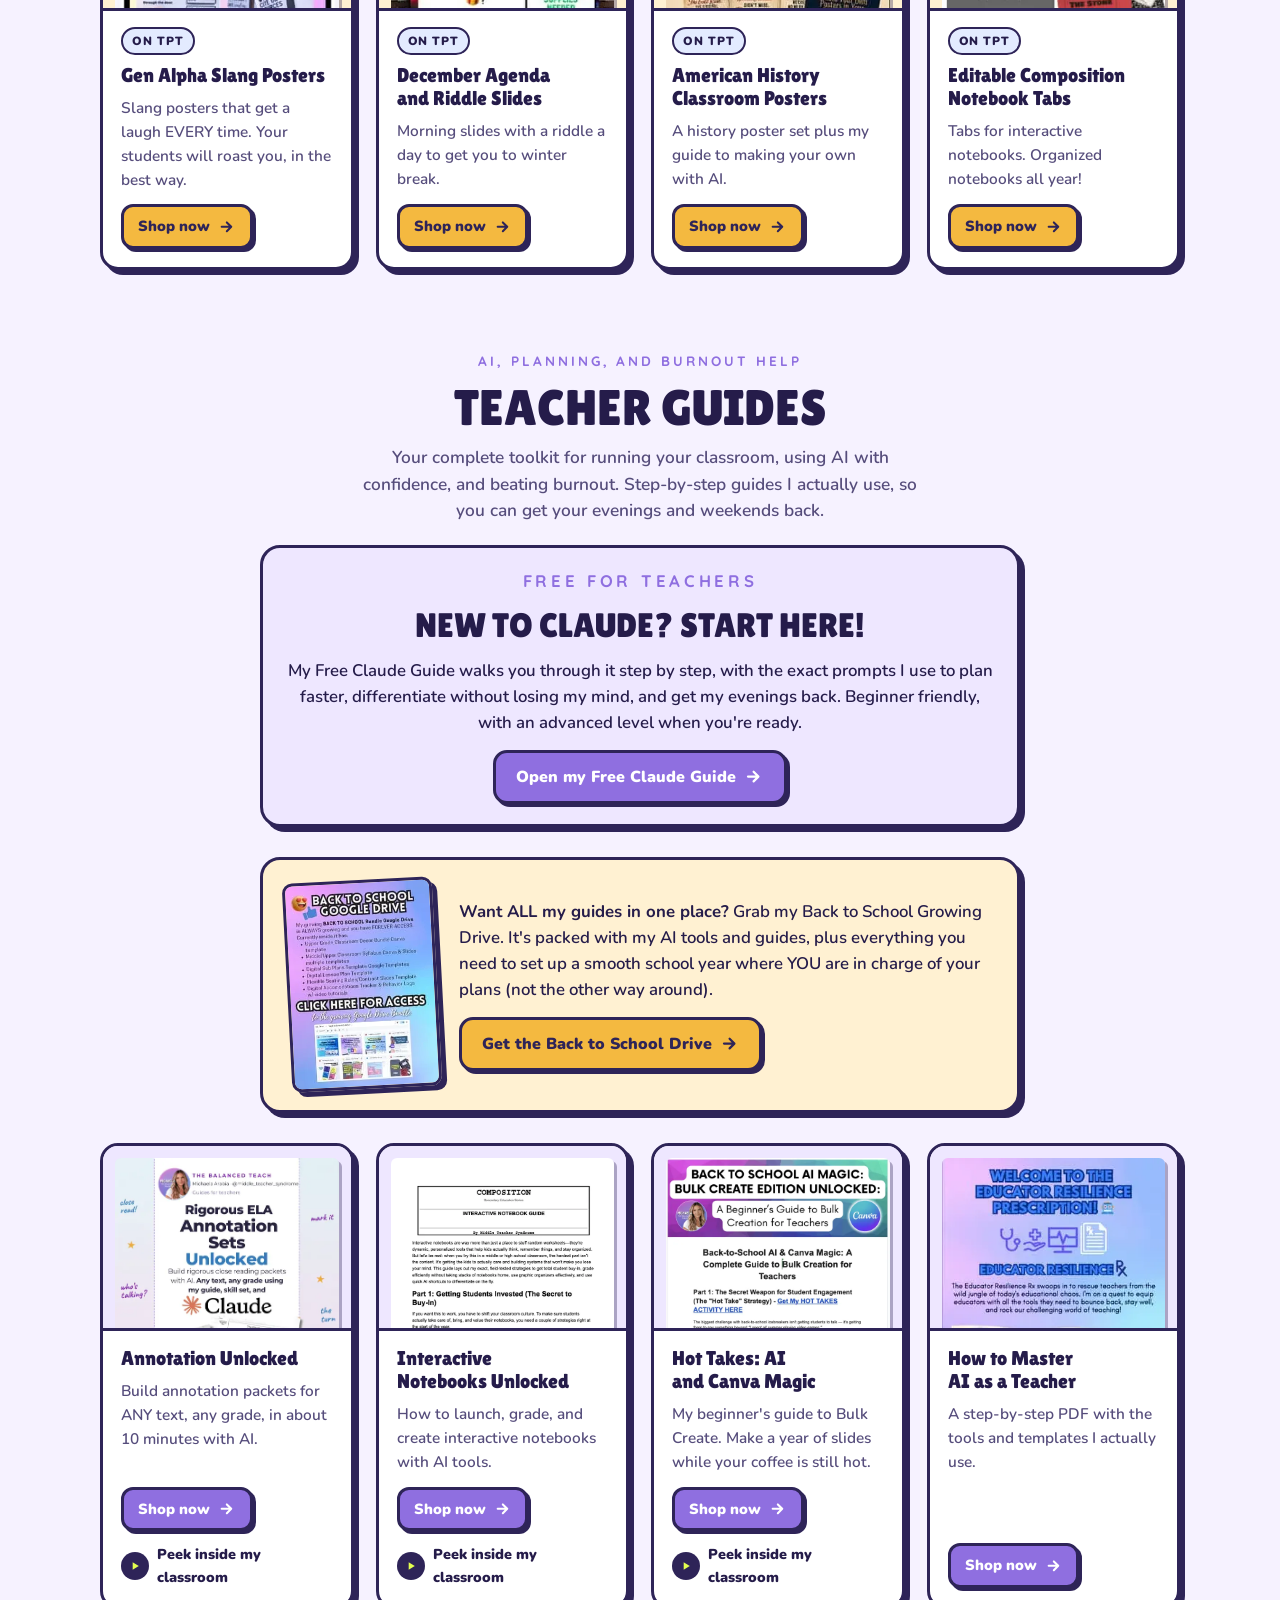
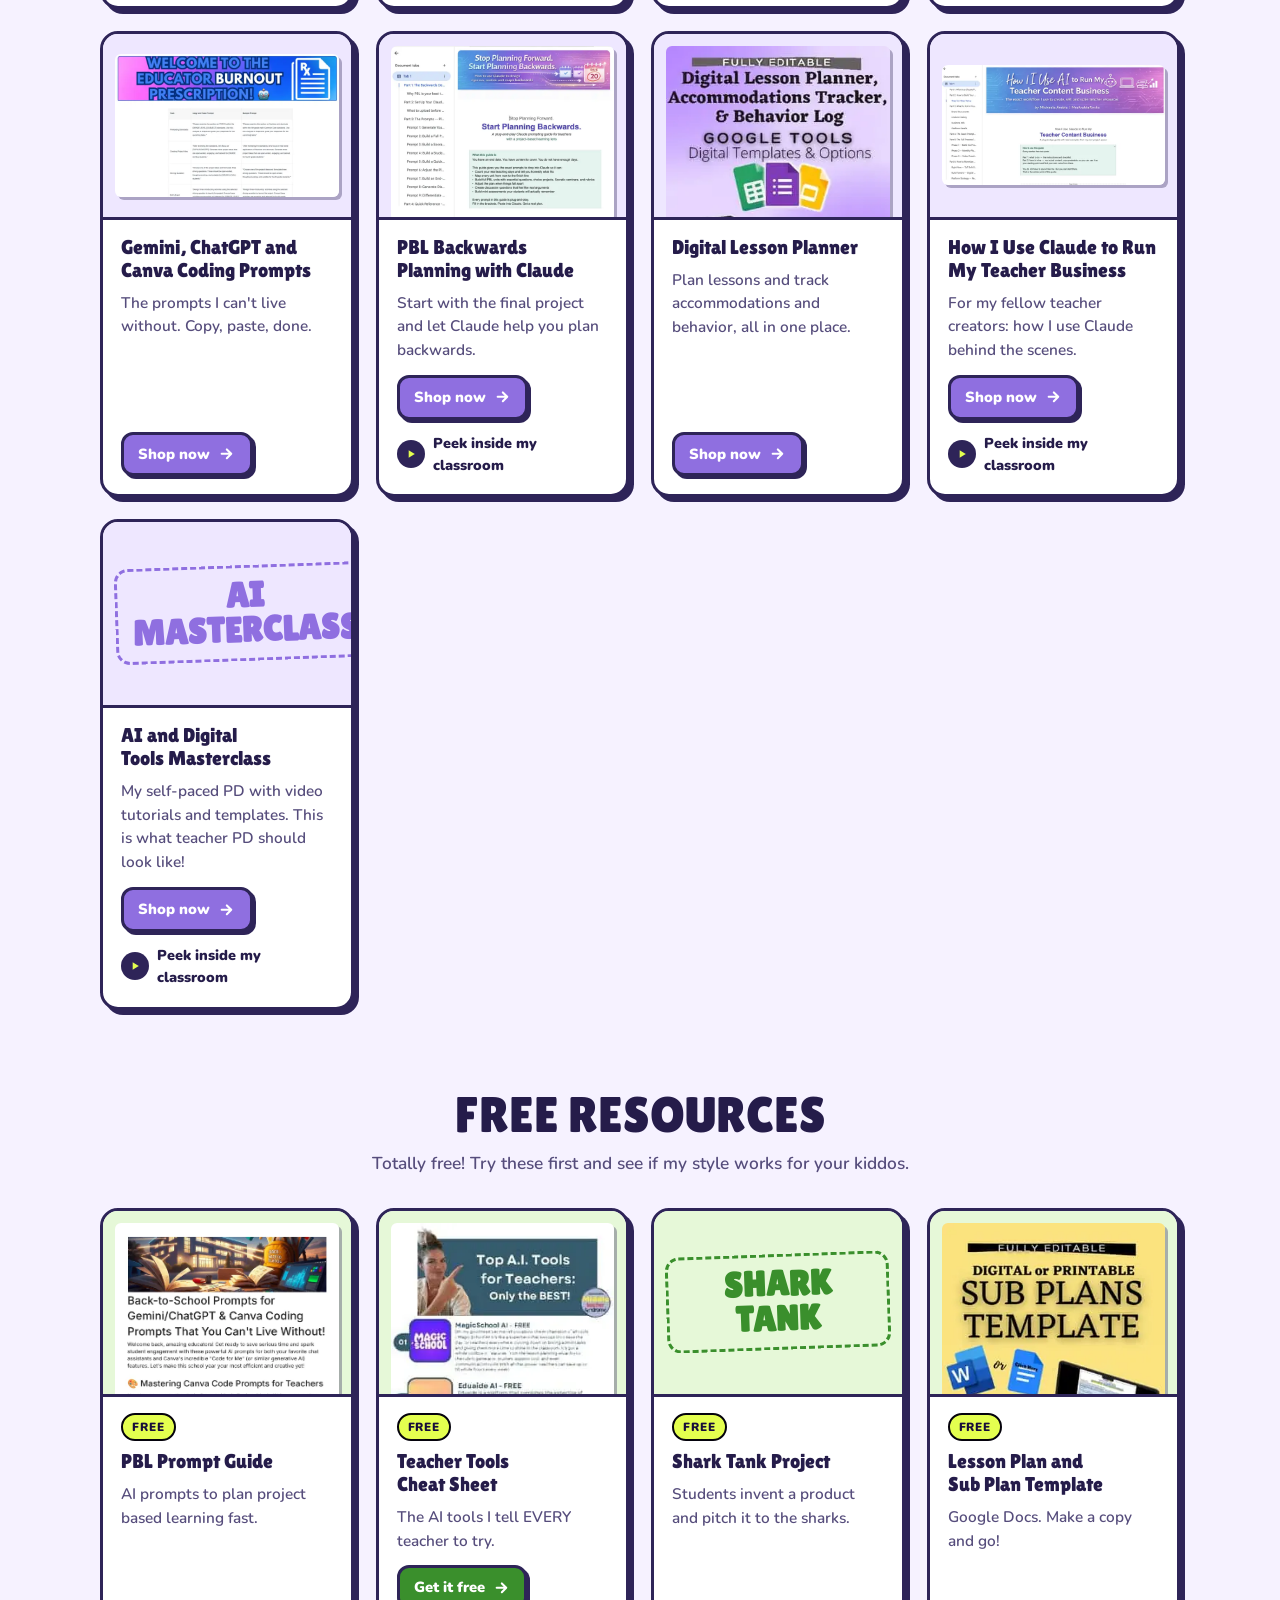
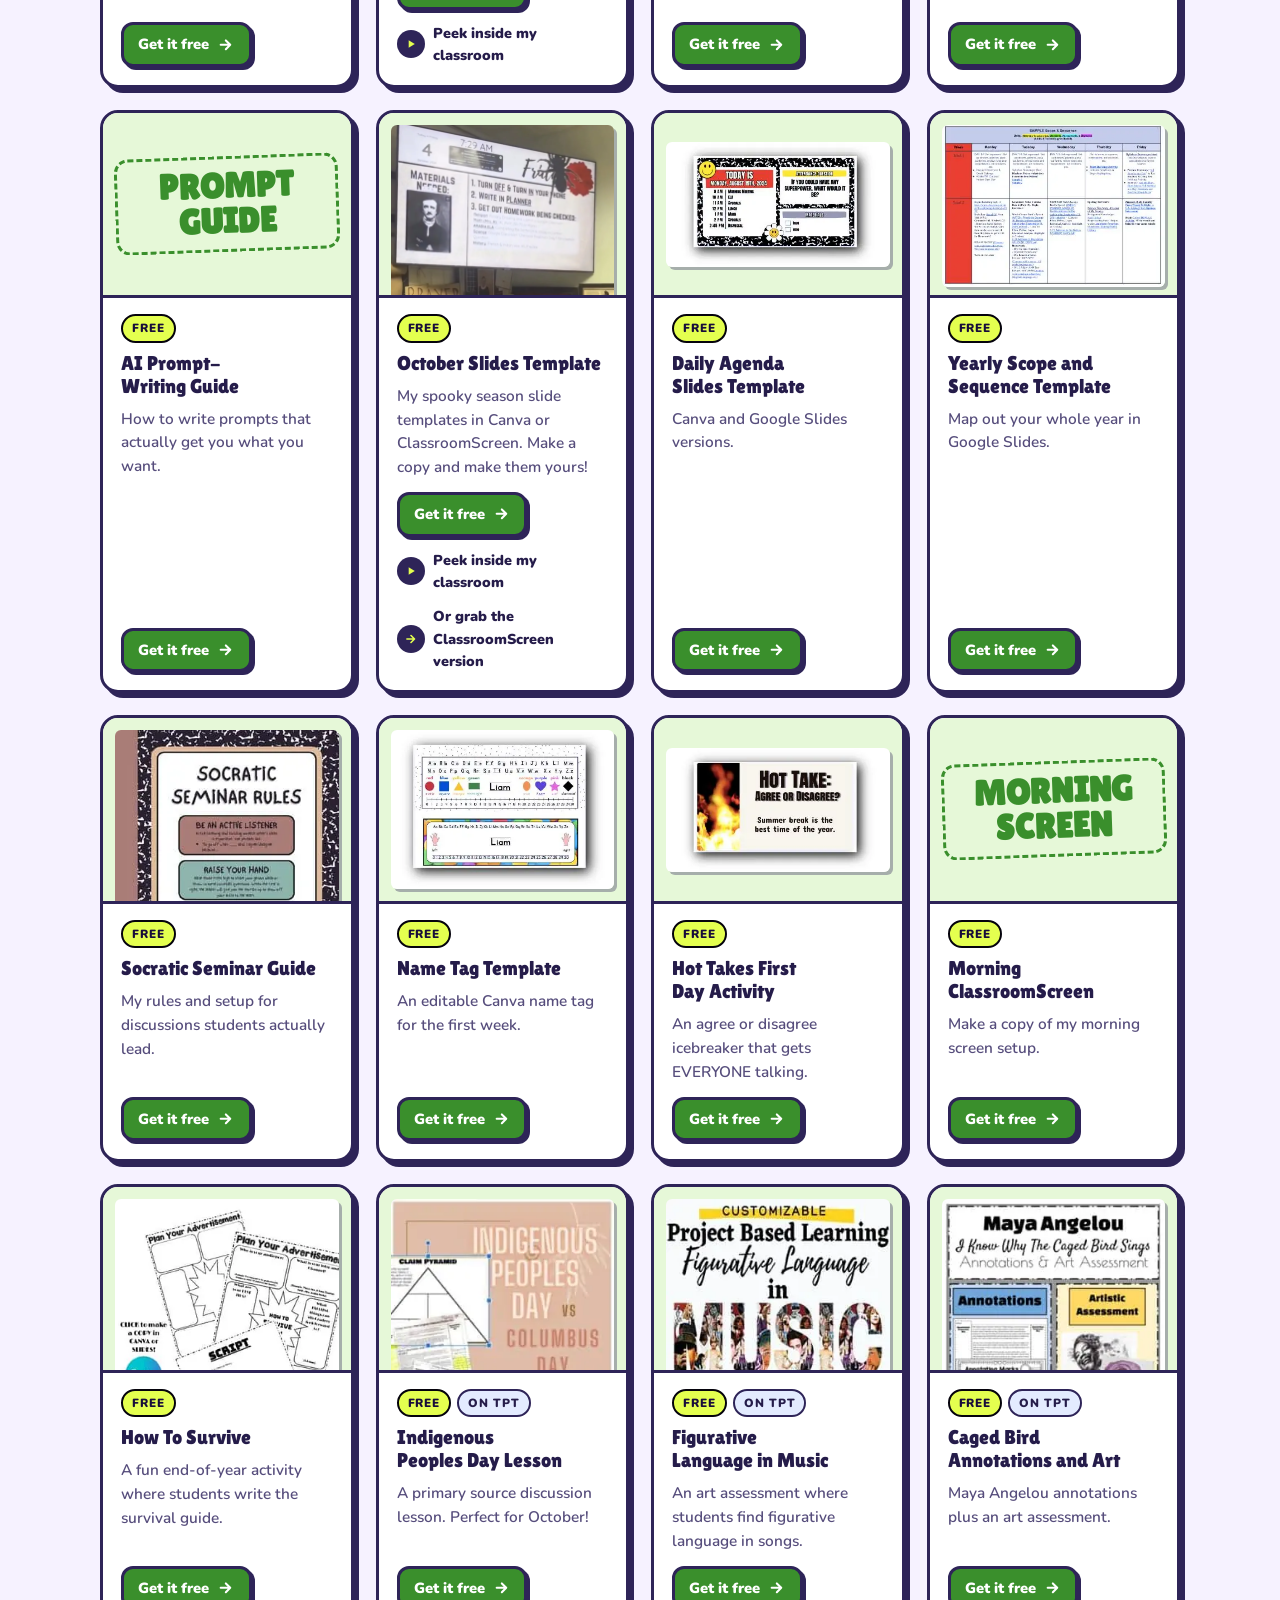
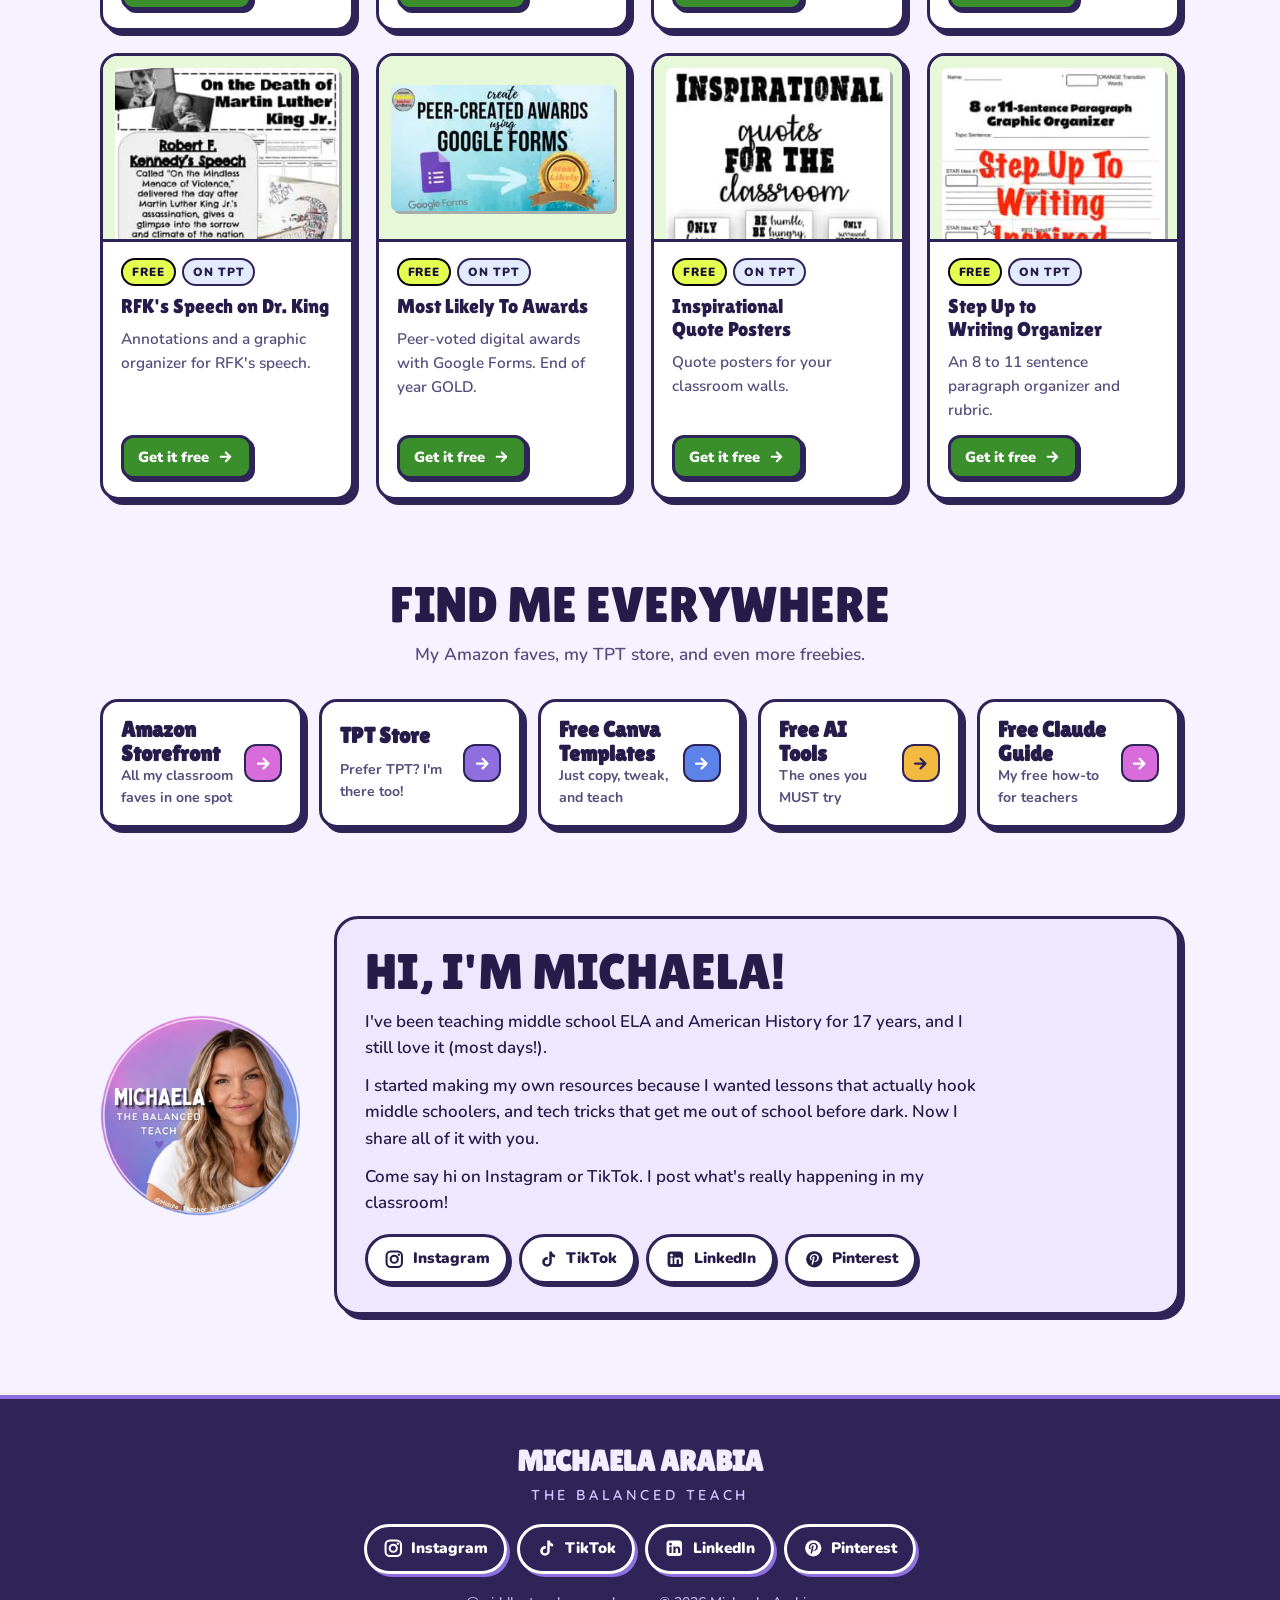
==== commit b7f0ba47: "Feature free October slides near the top with classroom photo; add photo to October cards Co-Authore" ====
--- a/index.html
+++ b/index.html
@@ -481,6 +481,28 @@
 .hero-claude { width: fit-content; background: var(--sun); color: #2E2458; font-size: 1.05rem; }
 @media (max-width: 860px) { .hero-claude { justify-self: center; } }
 
+/* ---------- October freebie ---------- */
+.octfree { margin-top: 40px; }
+.oct-box {
+  display: grid; grid-template-columns: minmax(0, 1.1fr) minmax(0, 1fr); gap: 32px; align-items: center;
+  background: radial-gradient(120% 90% at 0% 0%, #3B1C7A 0%, rgba(59, 28, 122, 0) 60%), var(--night);
+  color: var(--night-text); border: 3px solid #05030C; border-radius: 24px; padding: 28px 32px; box-shadow: 6px 6px 0 #05030C;
+}
+.oct-photo { display: block; transform: rotate(-1.5deg); transition: transform .2s ease; }
+.oct-photo img { display: block; width: 100%; height: auto; border-radius: 14px; border: 3px solid var(--glow); box-shadow: 6px 6px 0 #05030C; }
+.oct-copy { display: grid; gap: 12px; min-width: 0; justify-items: start; }
+.oct-copy h2 { font-family: var(--f-display); font-weight: 400; font-size: clamp(1.8rem, 4.2vw, 2.6rem); line-height: 1.05; color: var(--glow); }
+.oct-copy p:not(.eyebrow) { max-width: 52ch; }
+.oct-copy .btn-row { display: flex; flex-wrap: wrap; gap: 12px; }
+.oct-copy .peek { color: var(--night-text); }
+.oct-copy .peek-play { background: var(--glow); color: var(--night); }
+@media (hover: hover) and (prefers-reduced-motion: no-preference) { .oct-photo:hover { transform: rotate(0deg) scale(1.02); } }
+@media (max-width: 760px) {
+  .oct-box { grid-template-columns: minmax(0, 1fr); padding: 22px 18px; text-align: center; }
+  .oct-copy { justify-items: center; }
+  .oct-copy .btn-row { justify-content: center; }
+}
+
 </style>
 
 <nav class="topnav" aria-label="Site sections">
@@ -521,6 +543,19 @@
       </div>
       <p class="search-status" id="q-status" aria-live="polite"></p>
     </form>
+  </section>
+
+  <section class="wrap octfree hide-on-search" id="october-freebie" aria-labelledby="oct-h">
+    <div class="oct-box">
+      <a class="oct-photo" href="https://www.canva.com/design/DAHZDBcRBsw/M_XPlRH7-y8cnv_jcPf0xg/view" target="_blank" rel="noopener"><img src="covers/octslides.webp" alt="My October agenda slides on the classroom TV, with Poe and a spider" loading="lazy"></a>
+      <div class="oct-copy">
+        <p class="eyebrow eyebrow-glow">Free for October</p>
+        <h2 id="oct-h">My spooky October slides, FREE</h2>
+        <p>This is what my students walk into every morning in October. Grab the template in Canva or ClassroomScreen, swap in your own agenda, and you&#x27;re set for spooky season!</p>
+        <div class="btn-row"><a class="btn btn-glow" href="https://www.canva.com/design/DAHZDBcRBsw/M_XPlRH7-y8cnv_jcPf0xg/view" target="_blank" rel="noopener">Get the Canva version<svg viewBox="0 0 24 24" aria-hidden="true"><path d="M5 12h12m-5-6 6 6-6 6" fill="none" stroke="currentColor" stroke-width="2.8" stroke-linecap="round" stroke-linejoin="round"/></svg></a><a class="btn btn-ghost" href="https://classroomscreen.com/app/p/2ebe788a-46ee-4408-b1d3-d8ddec46574d/0" target="_blank" rel="noopener">Get the ClassroomScreen version<svg viewBox="0 0 24 24" aria-hidden="true"><path d="M5 12h12m-5-6 6 6-6 6" fill="none" stroke="currentColor" stroke-width="2.8" stroke-linecap="round" stroke-linejoin="round"/></svg></a></div>
+        <a class="peek" href="https://www.instagram.com/reel/De7jZ6qyjQk/" target="_blank" rel="noopener"><span class="peek-play"><svg viewBox="0 0 24 24" aria-hidden="true"><path d="M8 5.5v13l10.5-6.5z" fill="currentColor"/></svg></span><span>Peek inside my classroom</span></a>
+      </div>
+    </div>
   </section>
 
   <section class="wrap best hide-on-search" id="best-seller" aria-labelledby="best-h">
@@ -638,7 +673,7 @@
     
   </div>
 </article><article class="card card-night" data-search="free october slides template my spooky season slide templates, totally free. grab the canva version or the classroomscreen version and make them yours! october fall halloween slides canva classroomscreen free spooky free">
-  <div class="cover cover-text"><span>October Slides</span></div>
+  <div class="cover"><img src="covers/octslides.webp" alt="" loading="lazy"></div>
   <div class="card-body">
     <div class="card-tags"><span class="tag tag-free">Free</span></div>
     <h4>FREE October Slides Template</h4>
@@ -1052,7 +1087,7 @@
     
   </div>
 </article><article class="card card-free" data-search="october slides template my spooky season slide templates in canva or classroomscreen. make a copy and make them yours! october fall halloween slides canva classroomscreen spooky free">
-  <div class="cover cover-text"><span>October Slides</span></div>
+  <div class="cover"><img src="covers/octslides.webp" alt="" loading="lazy"></div>
   <div class="card-body">
     <div class="card-tags"><span class="tag tag-free">Free</span></div>
     <h4>October Slides Template</h4>
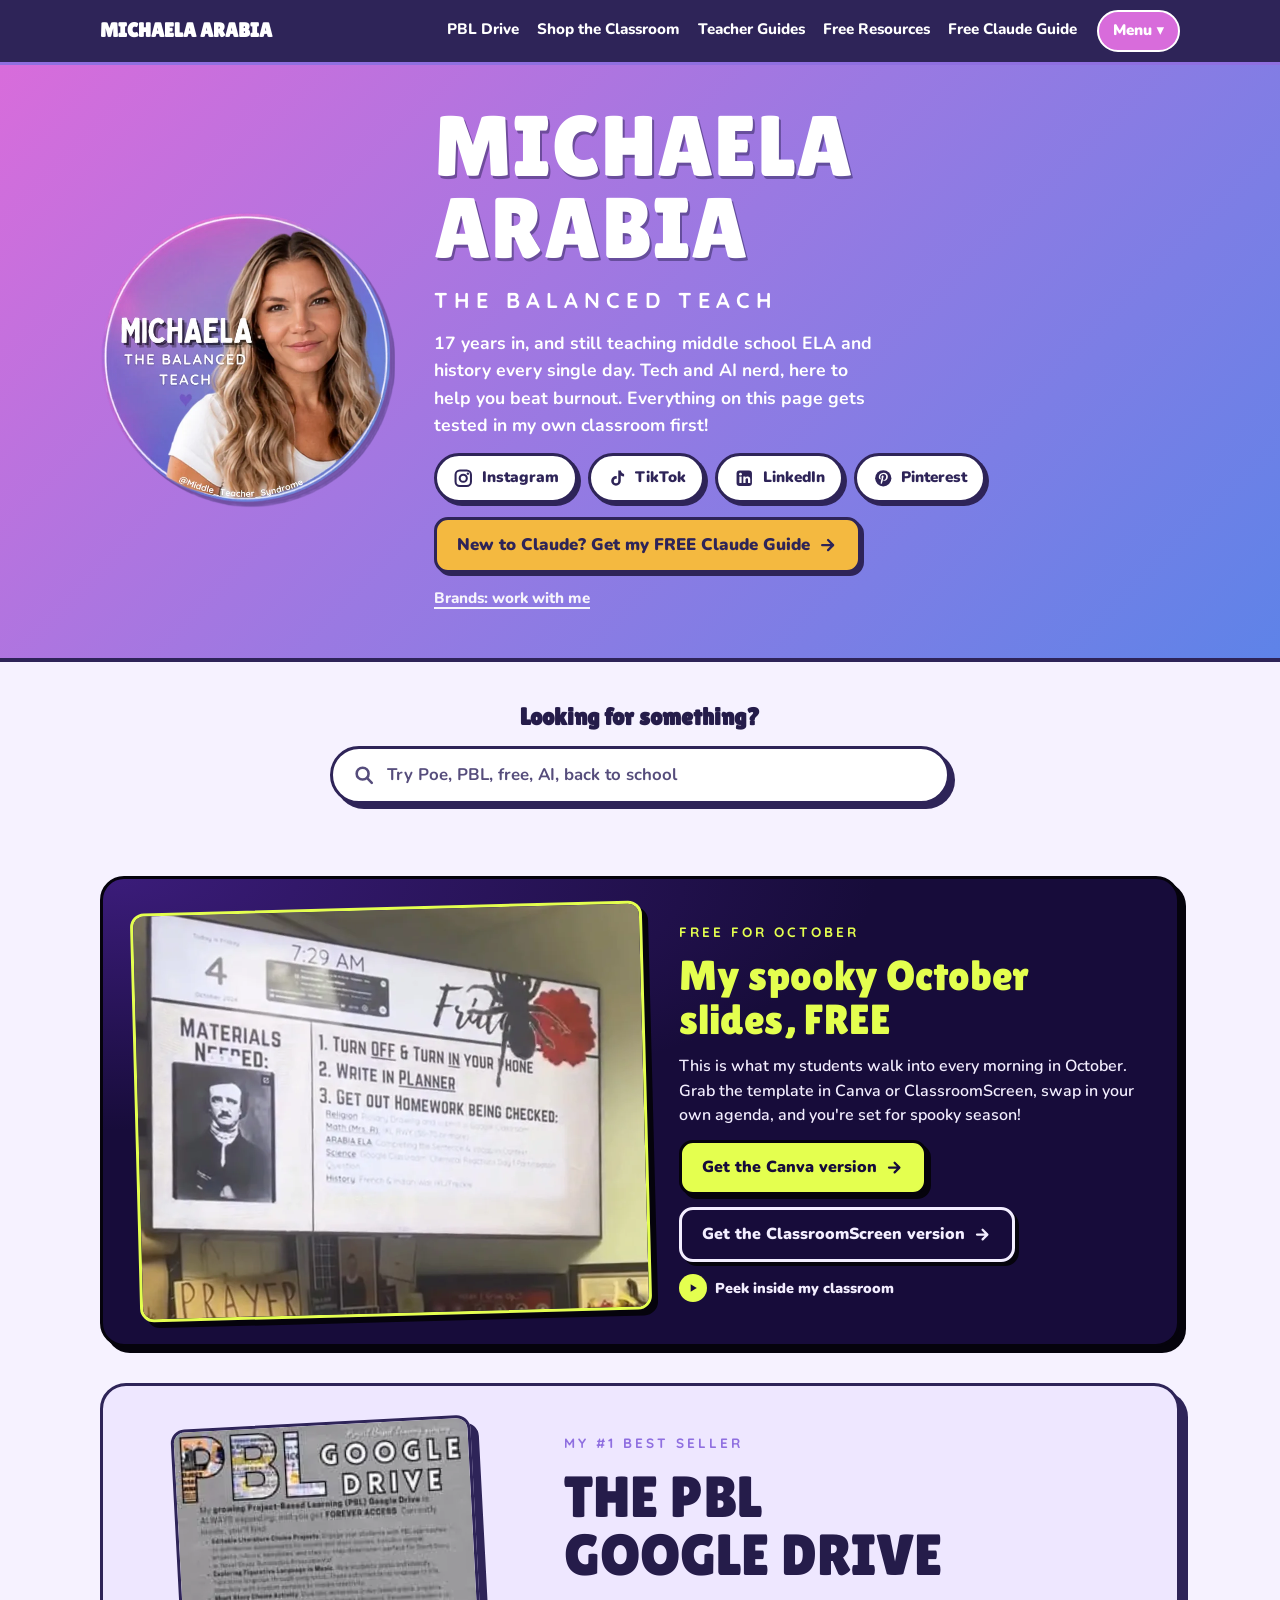
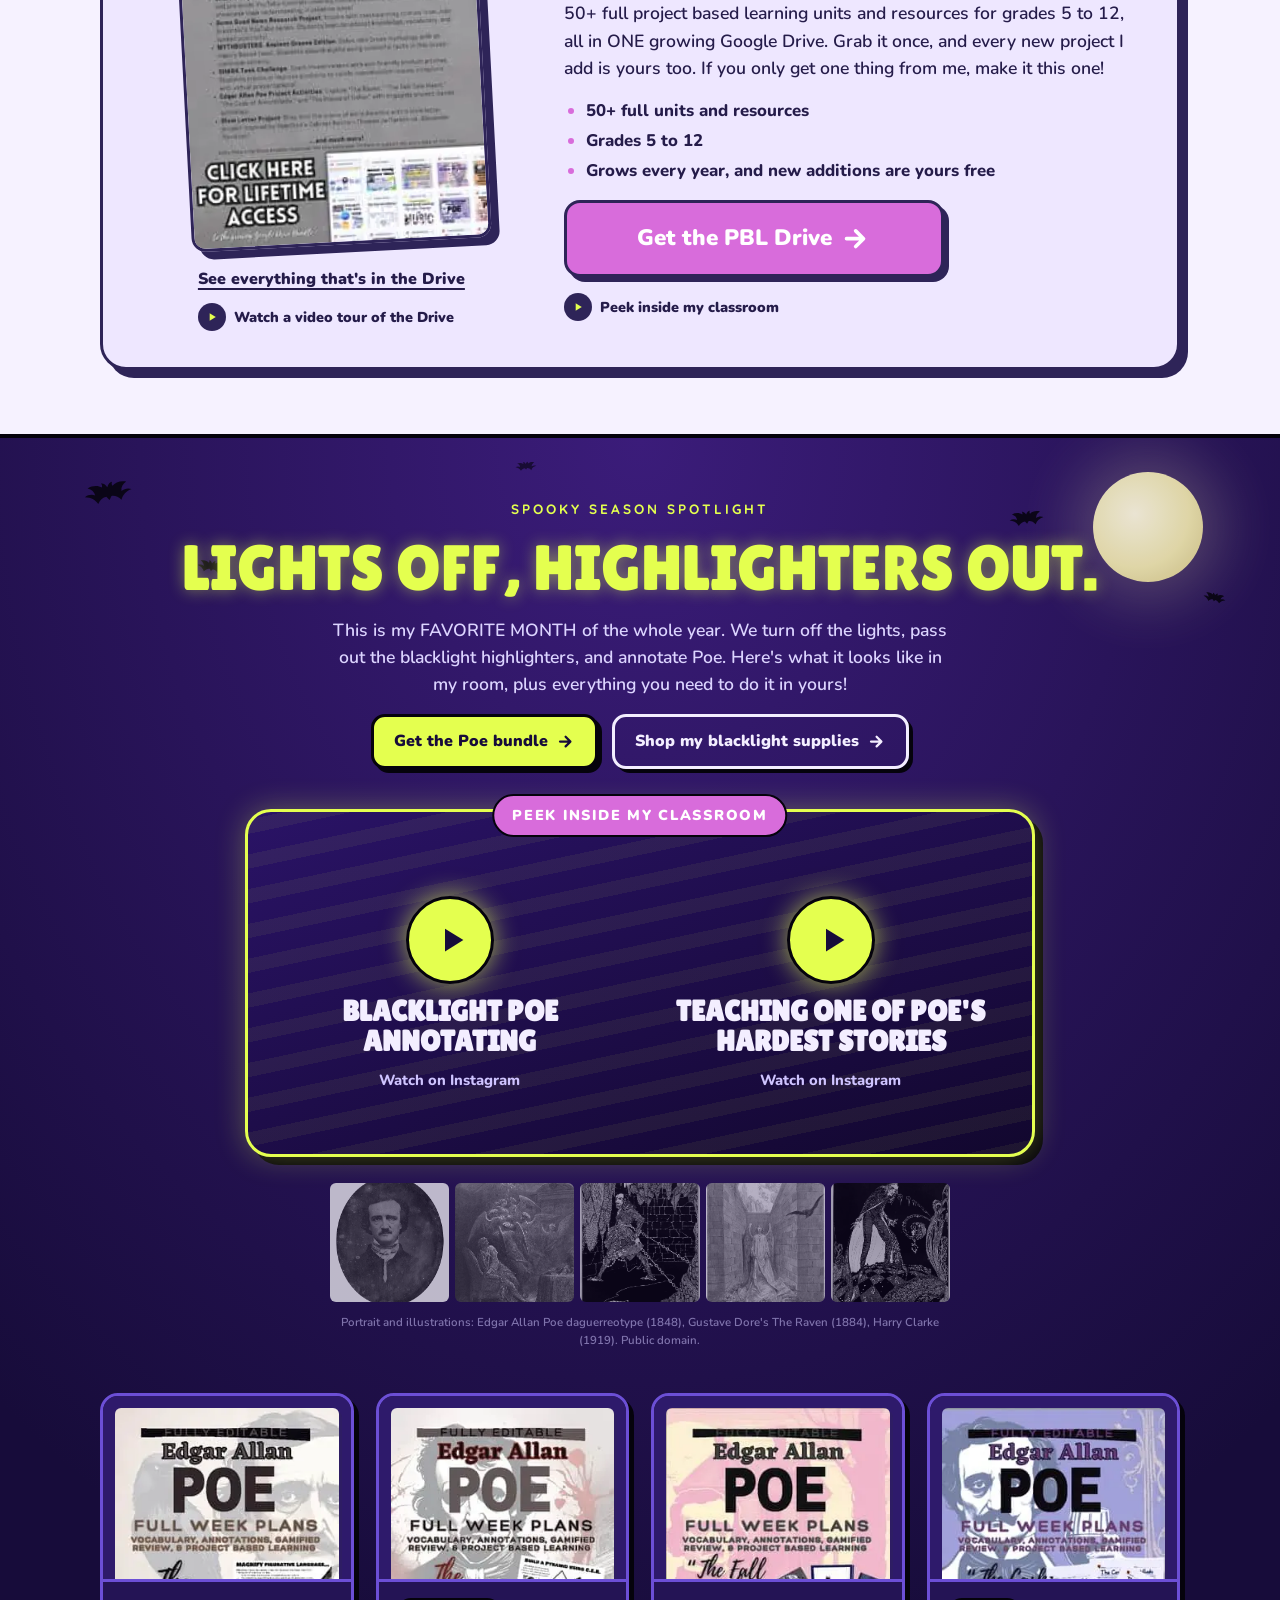
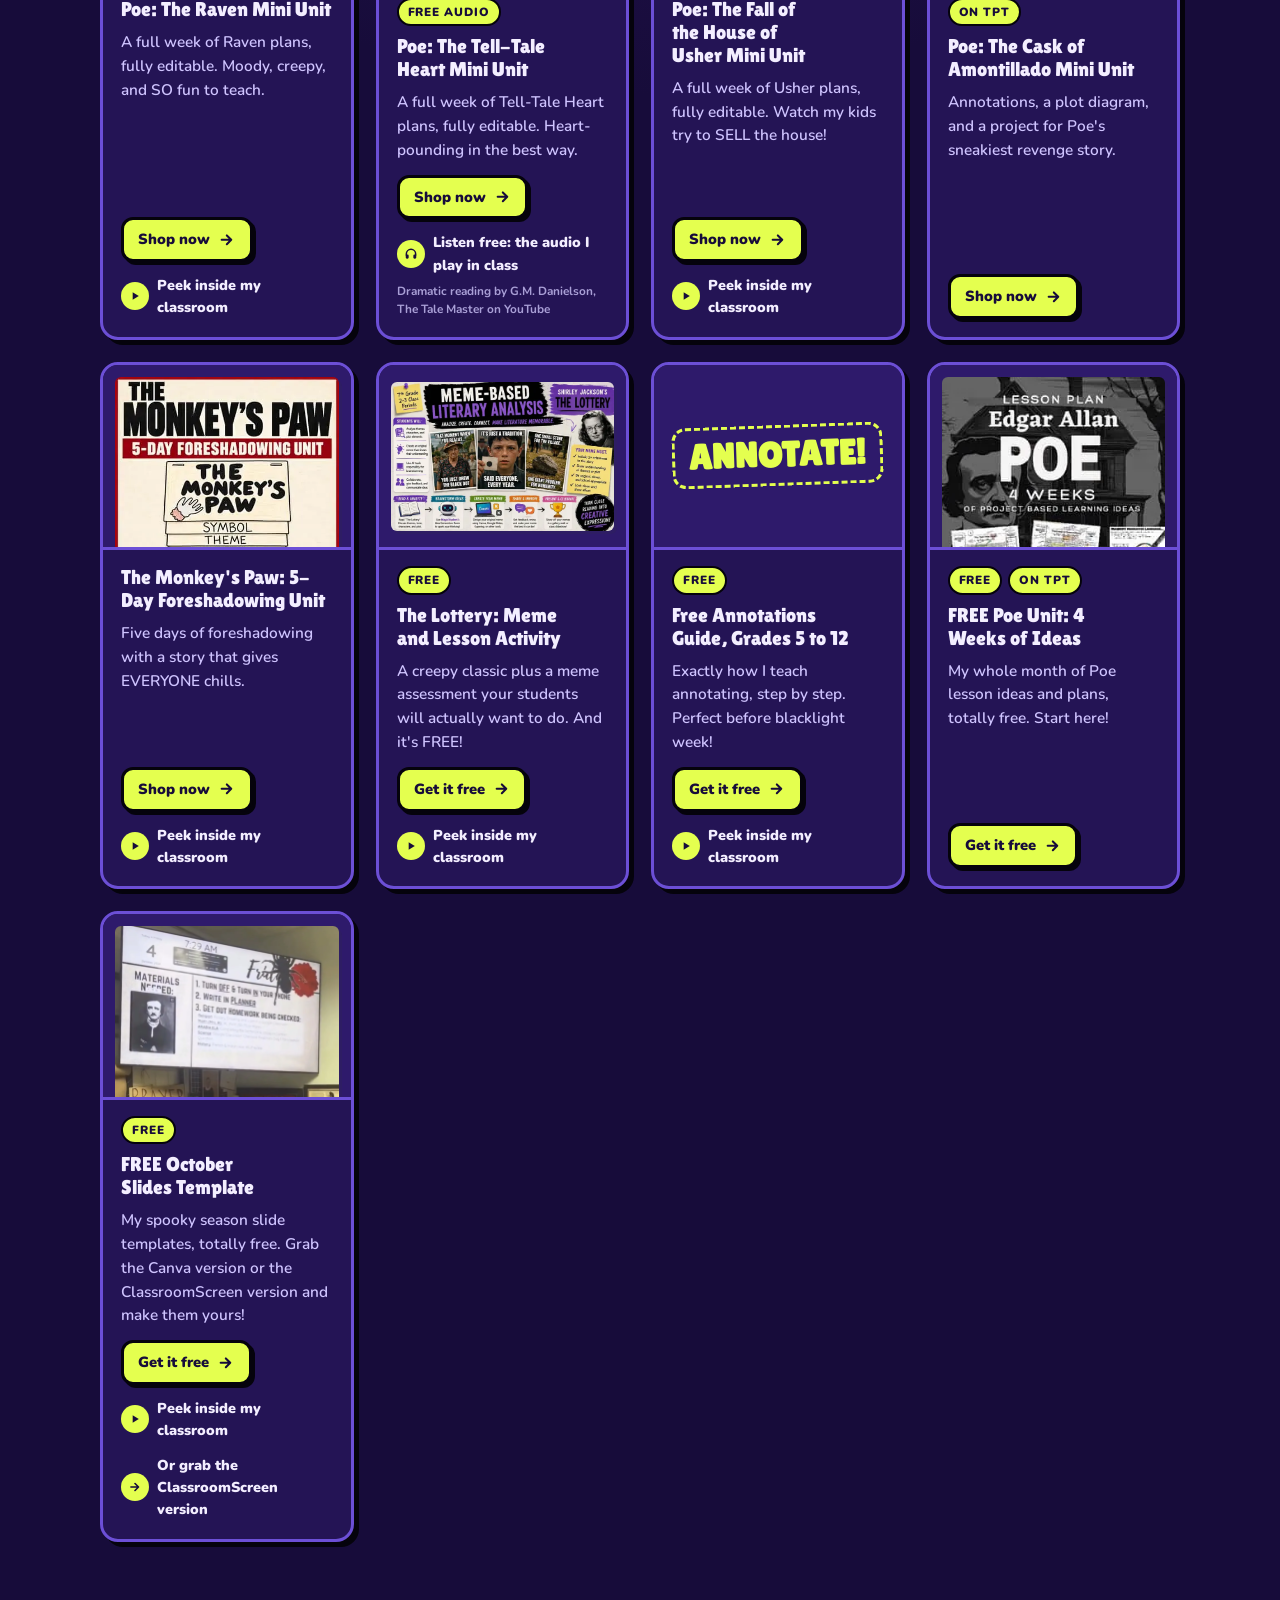
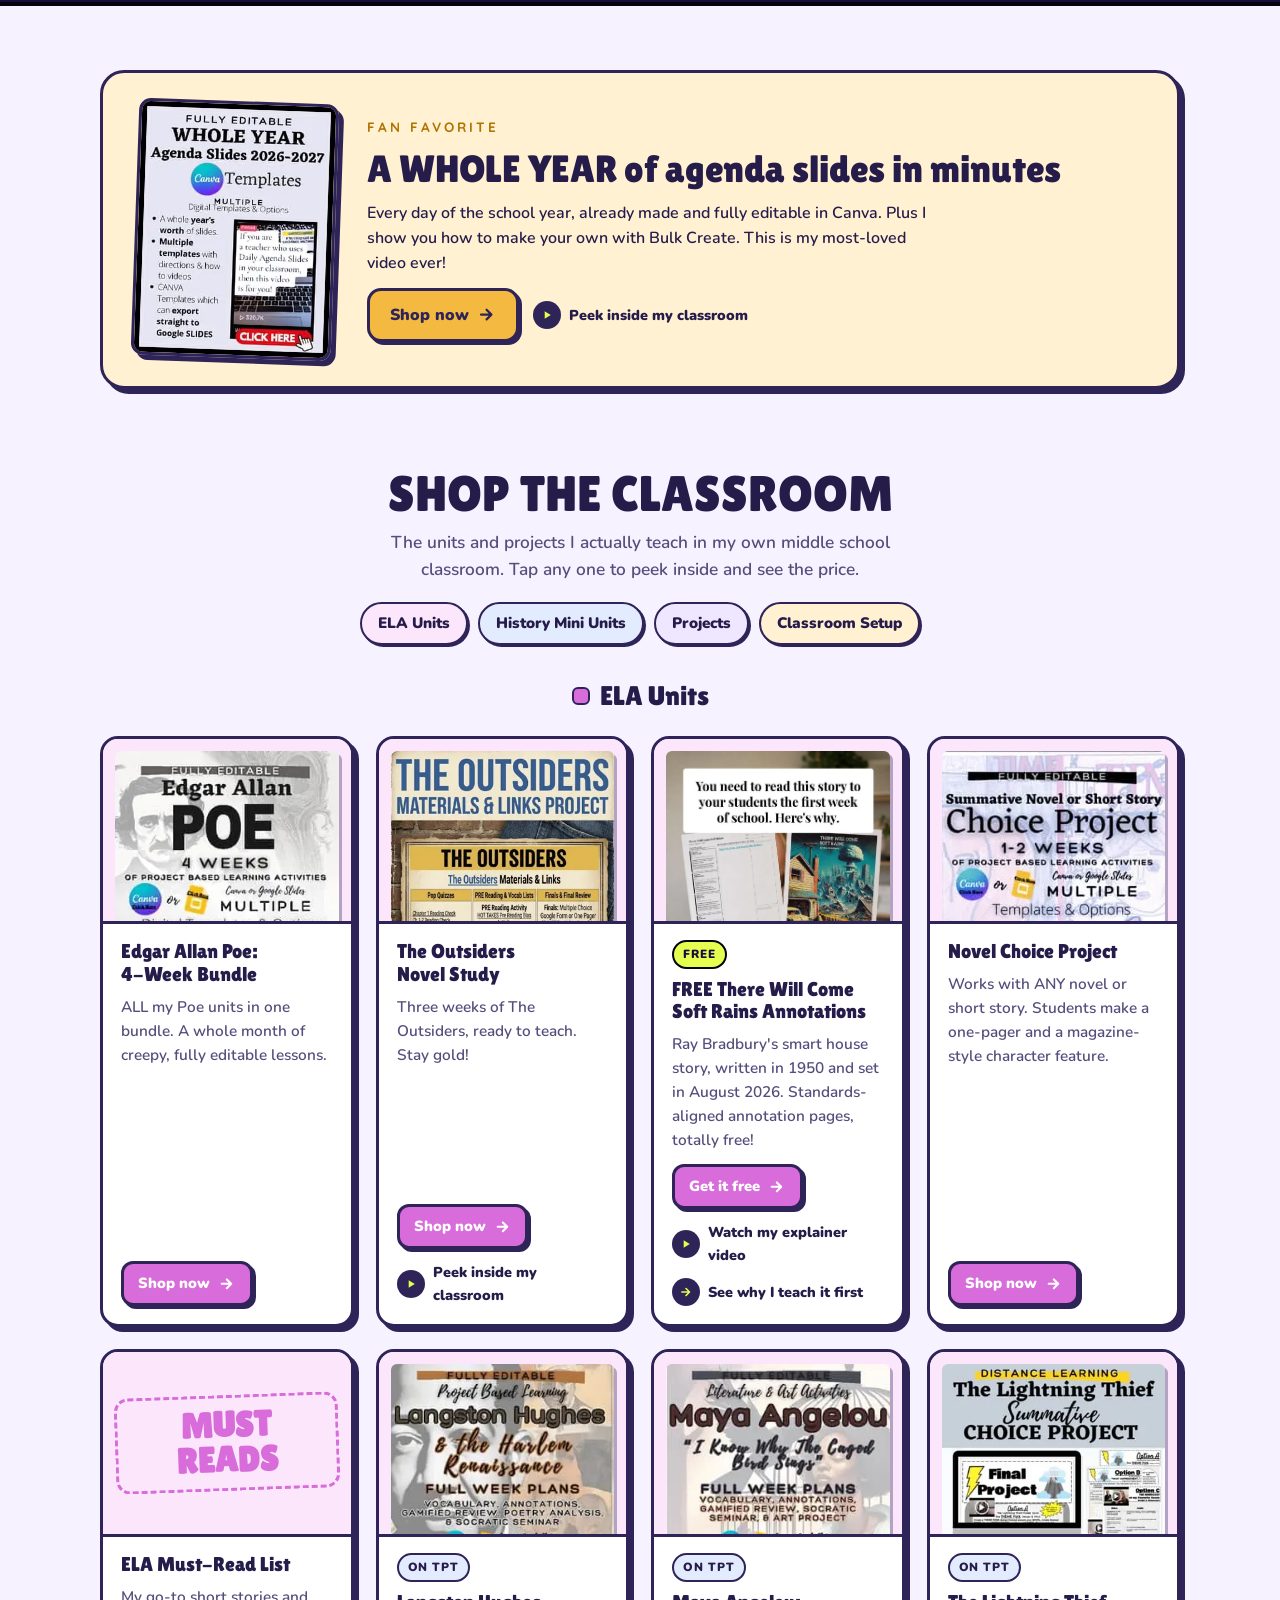
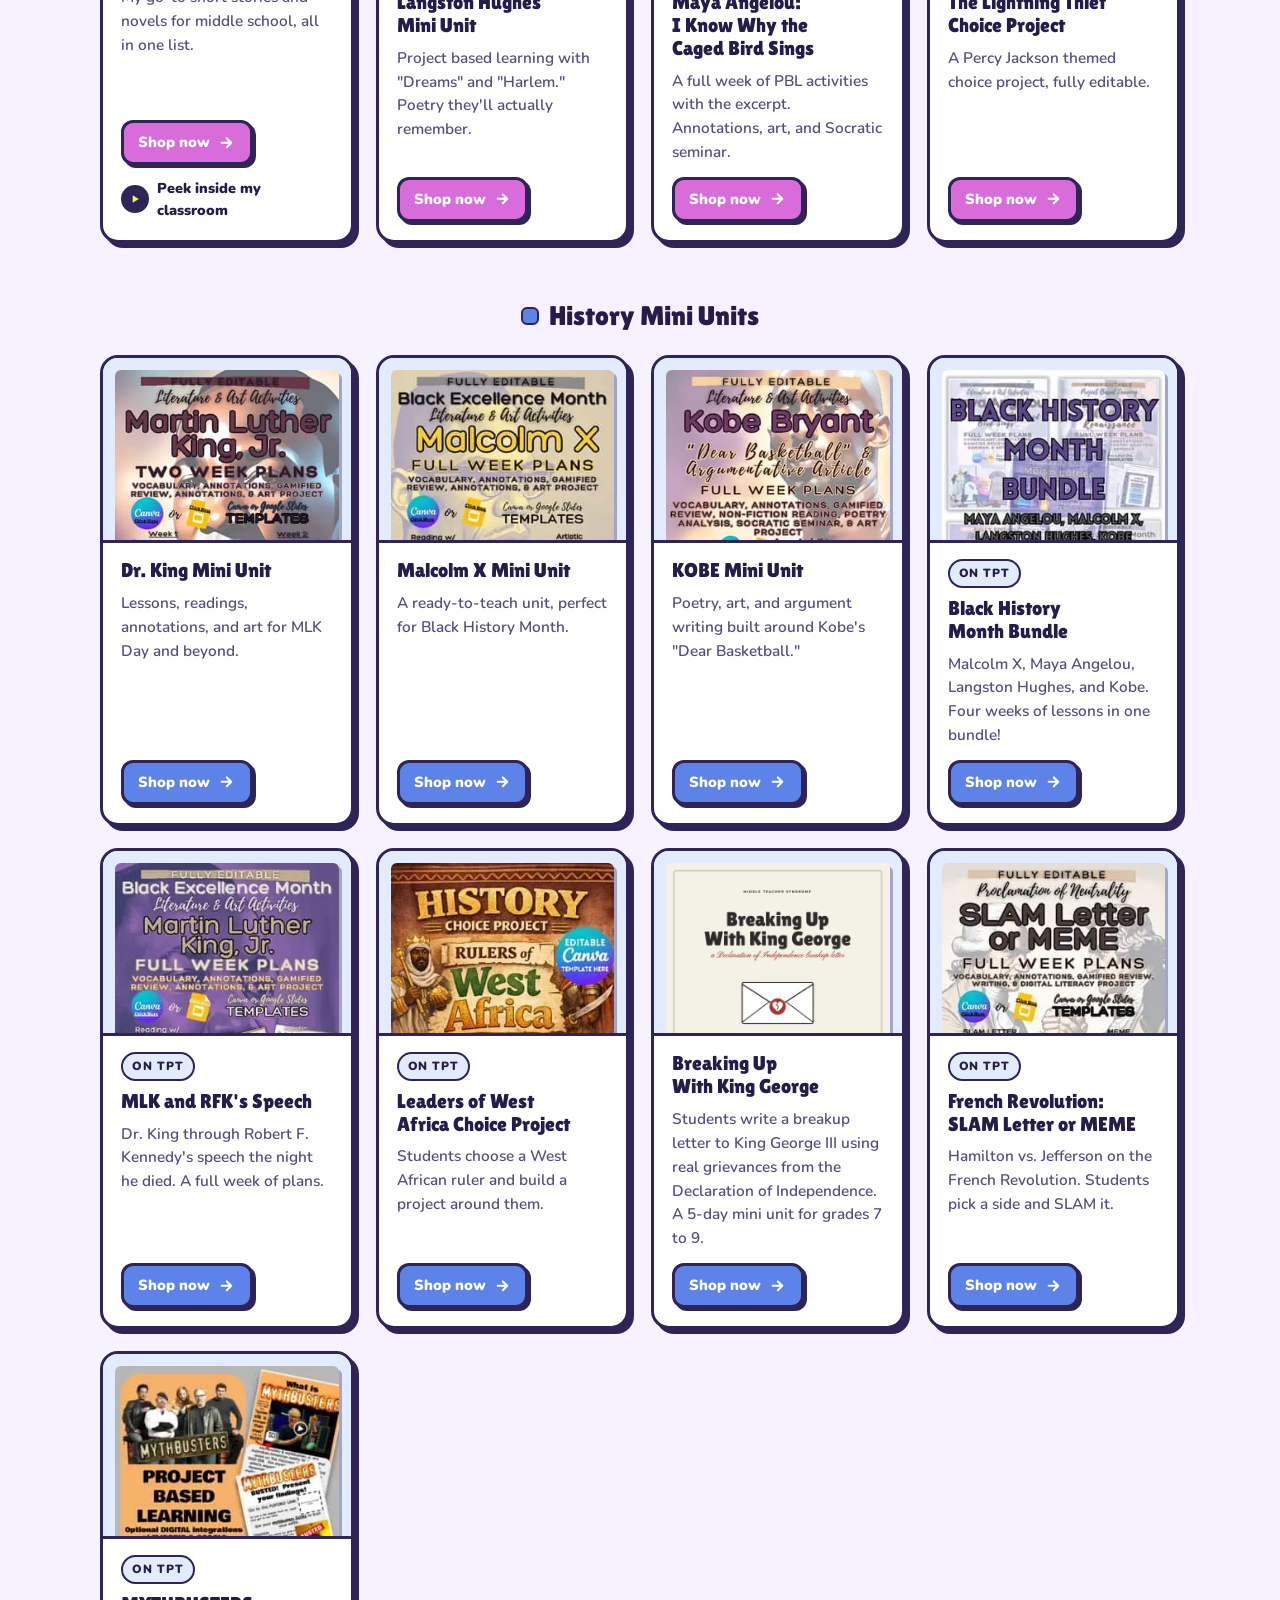
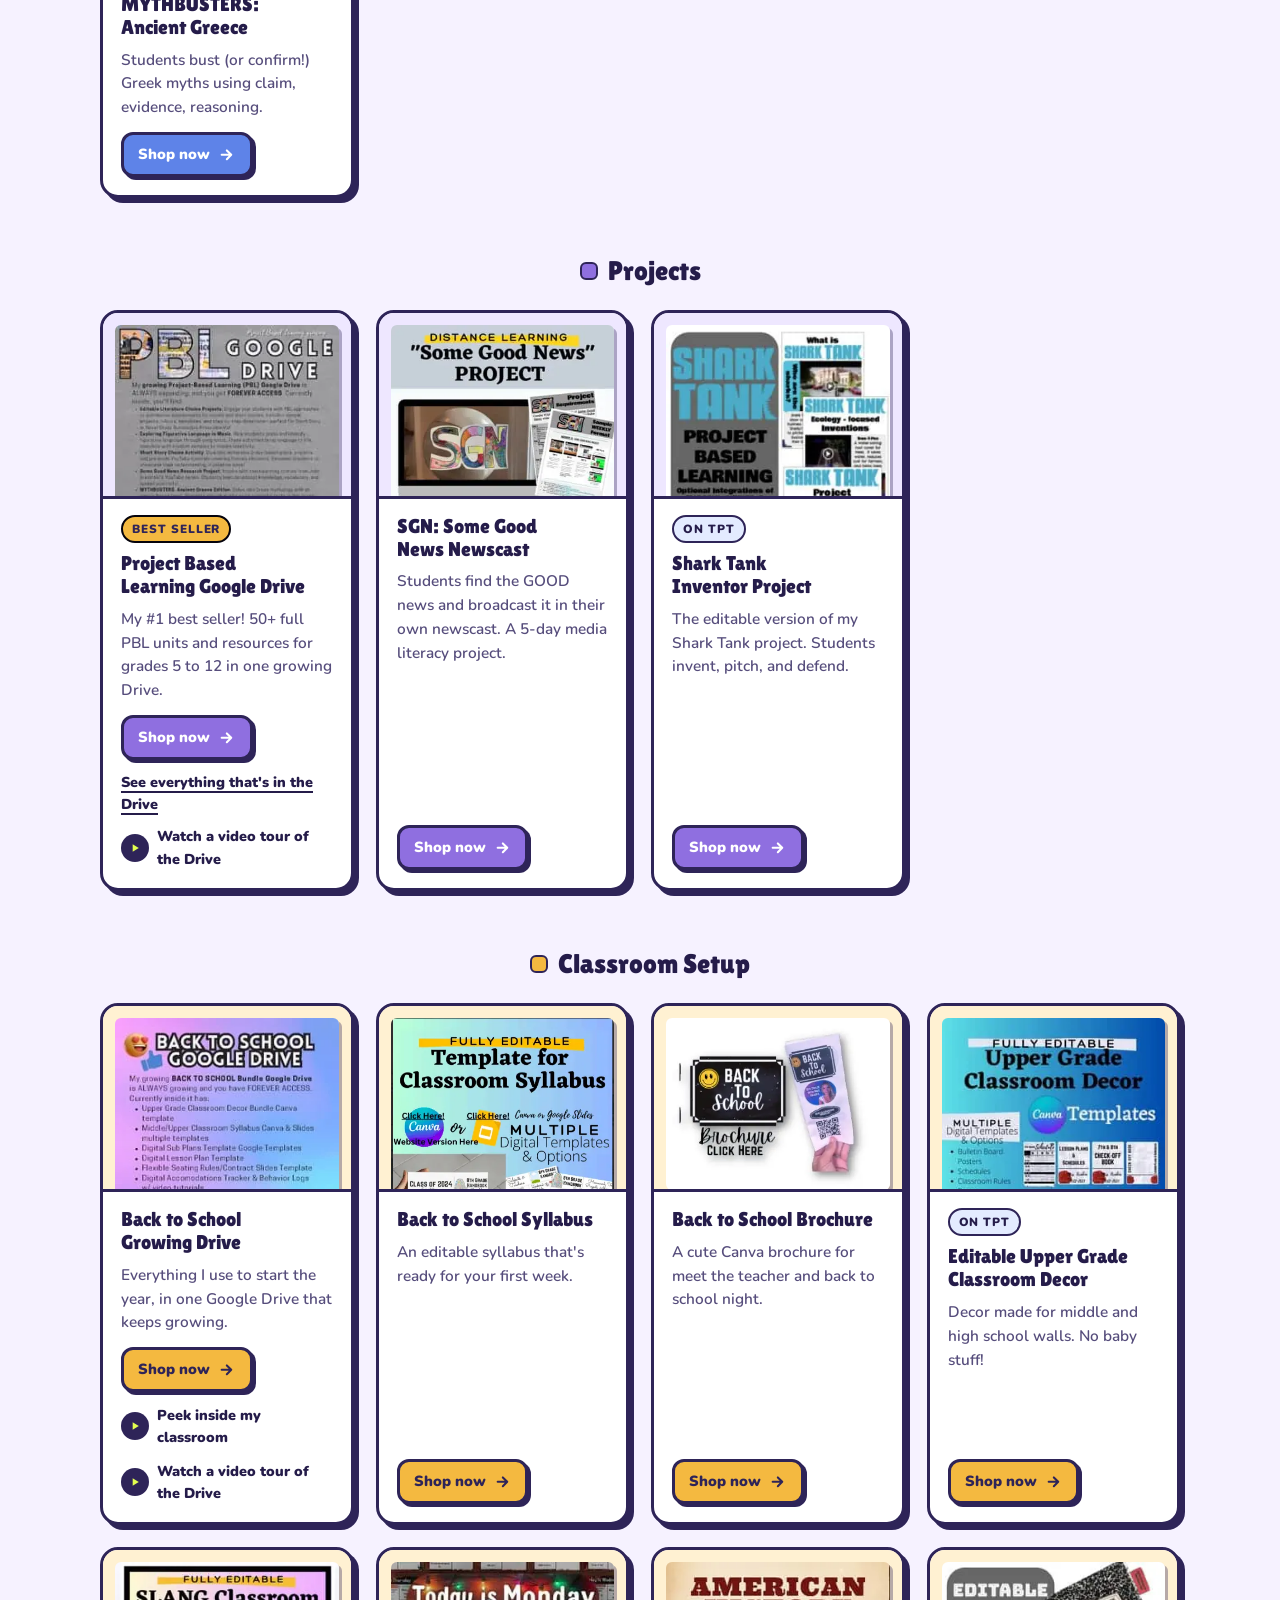
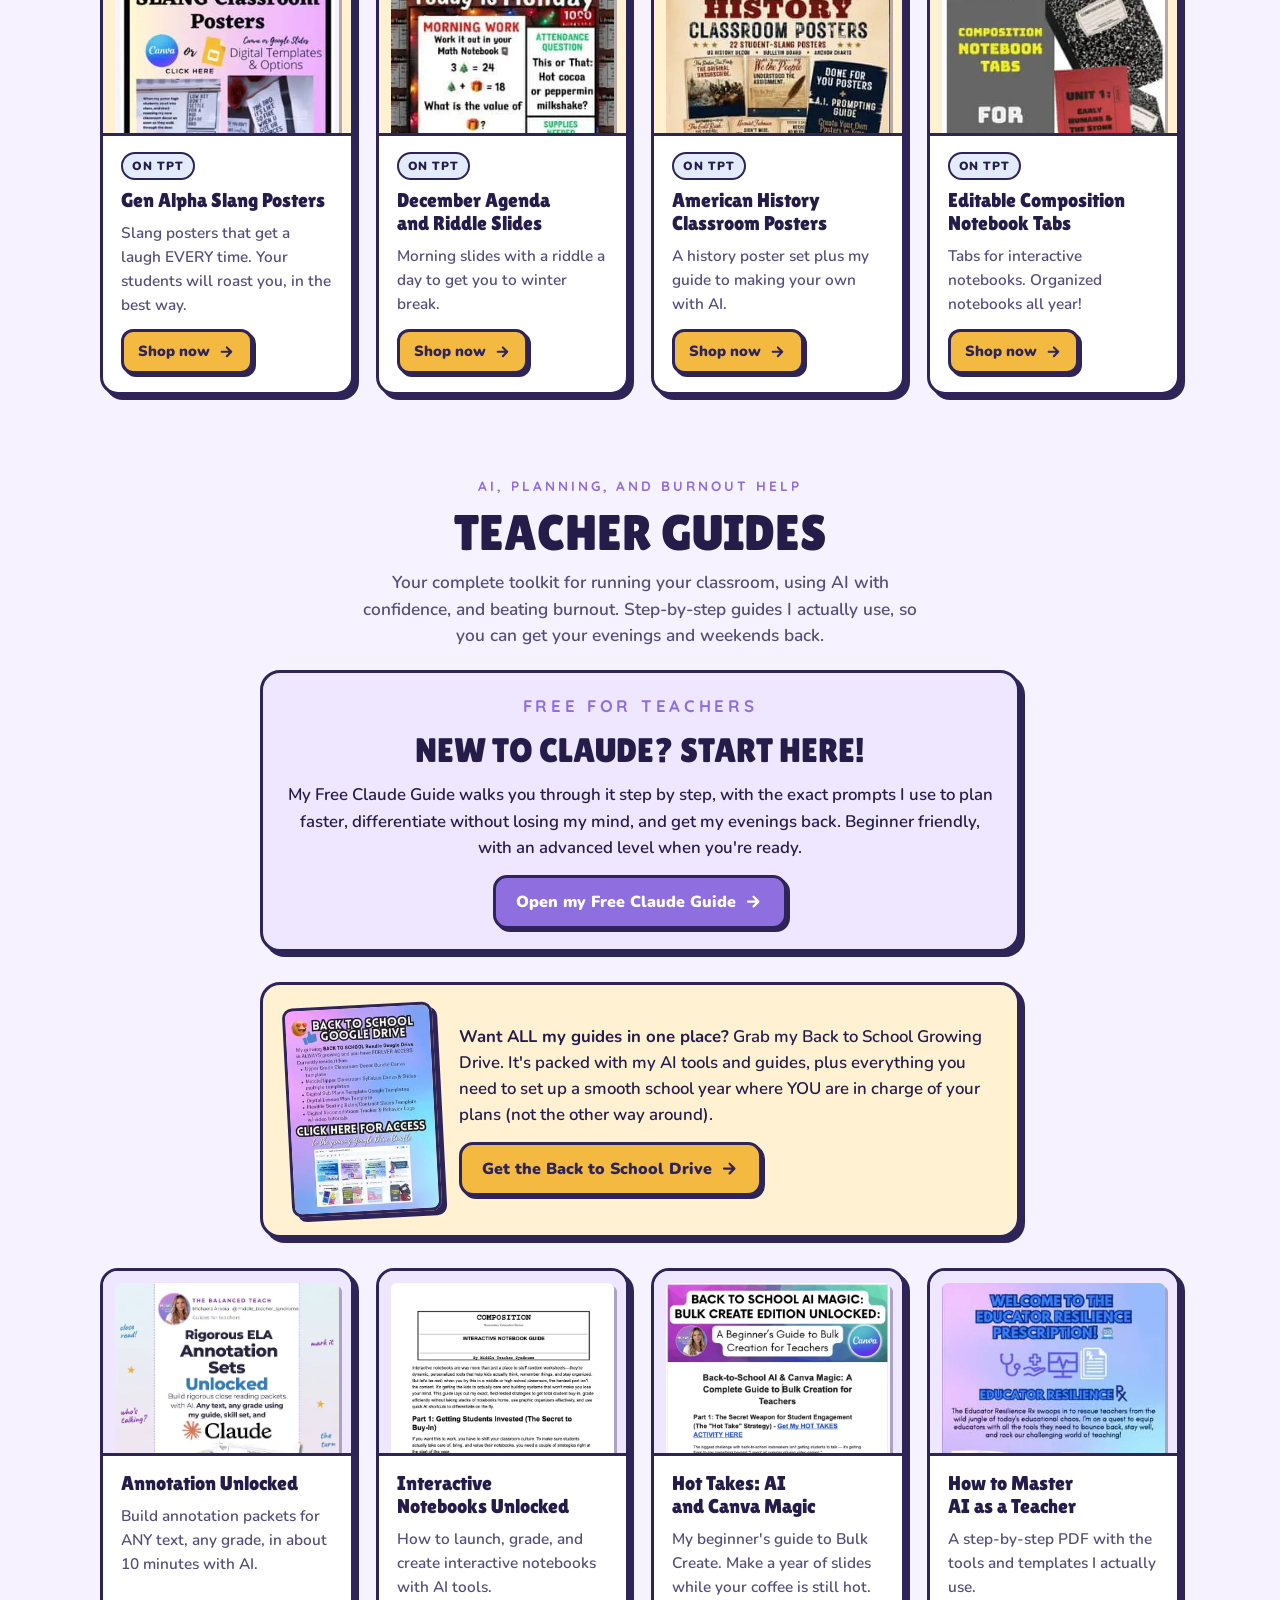
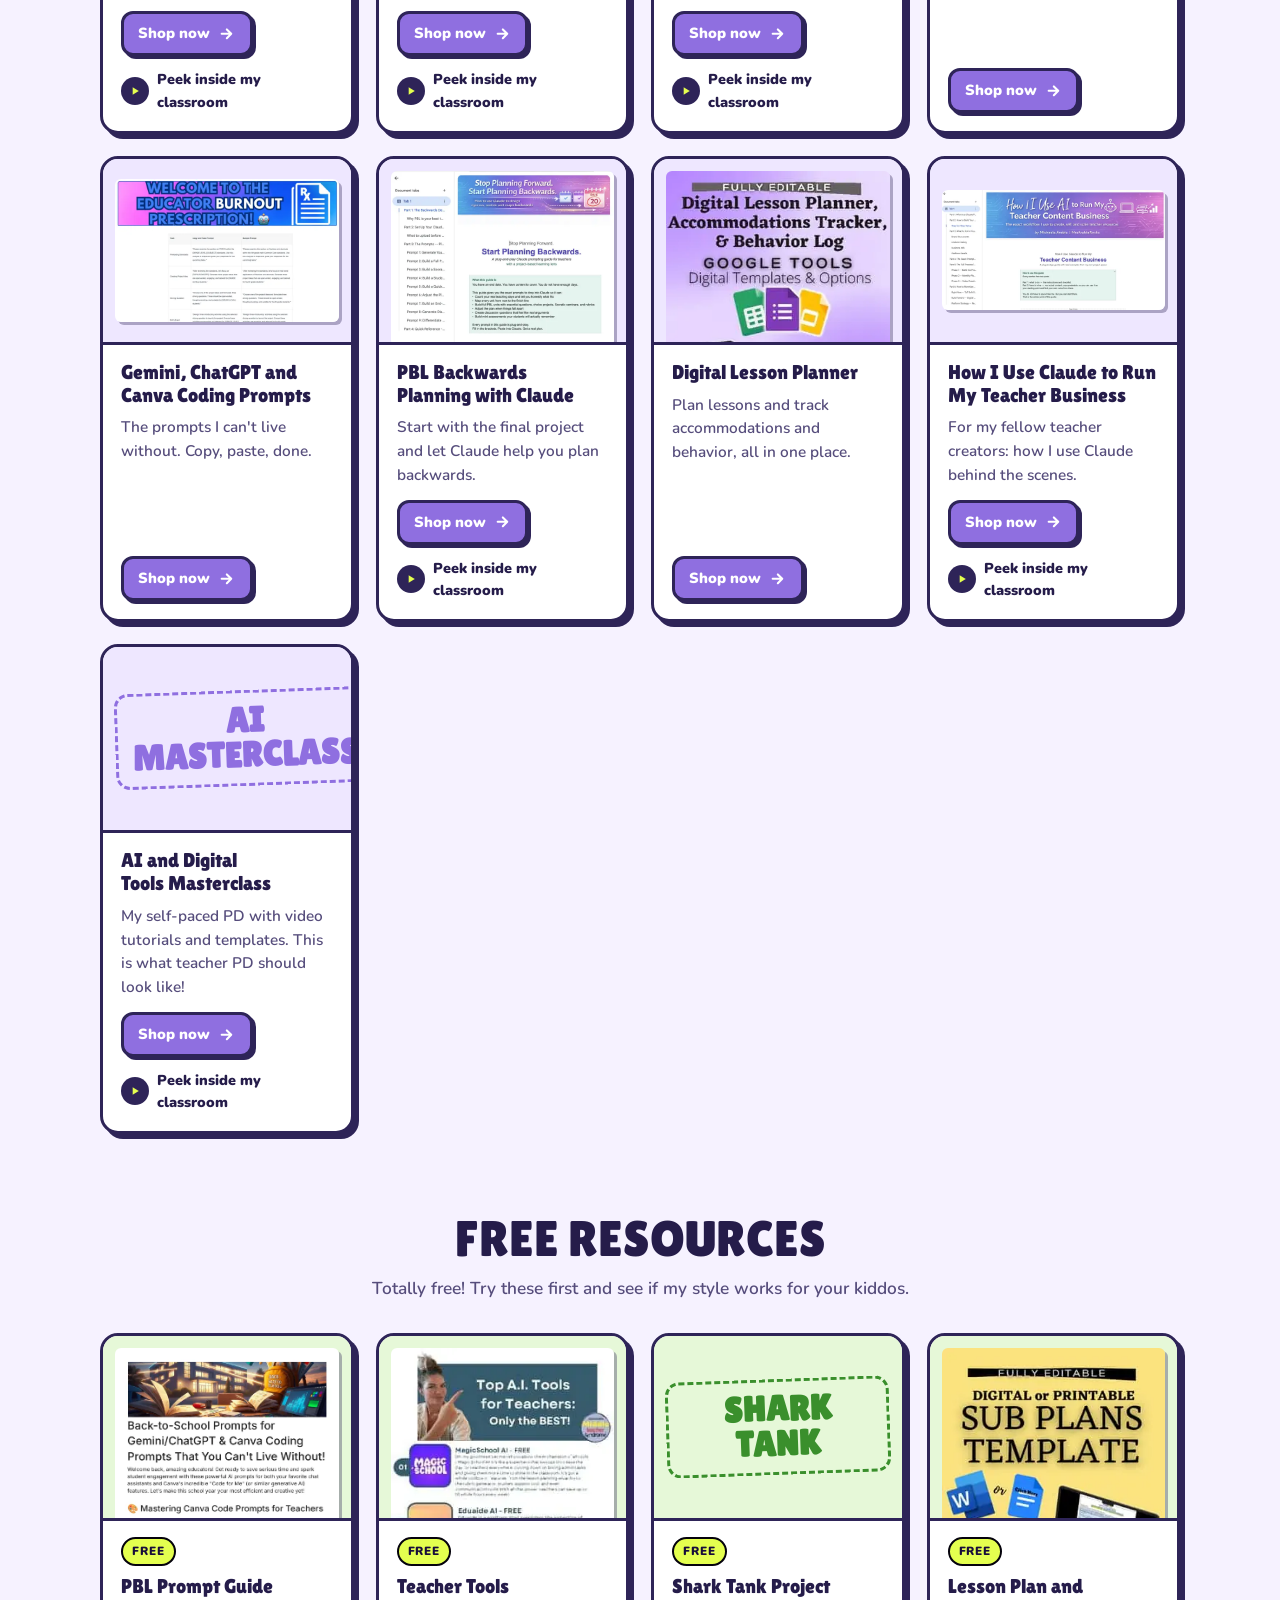
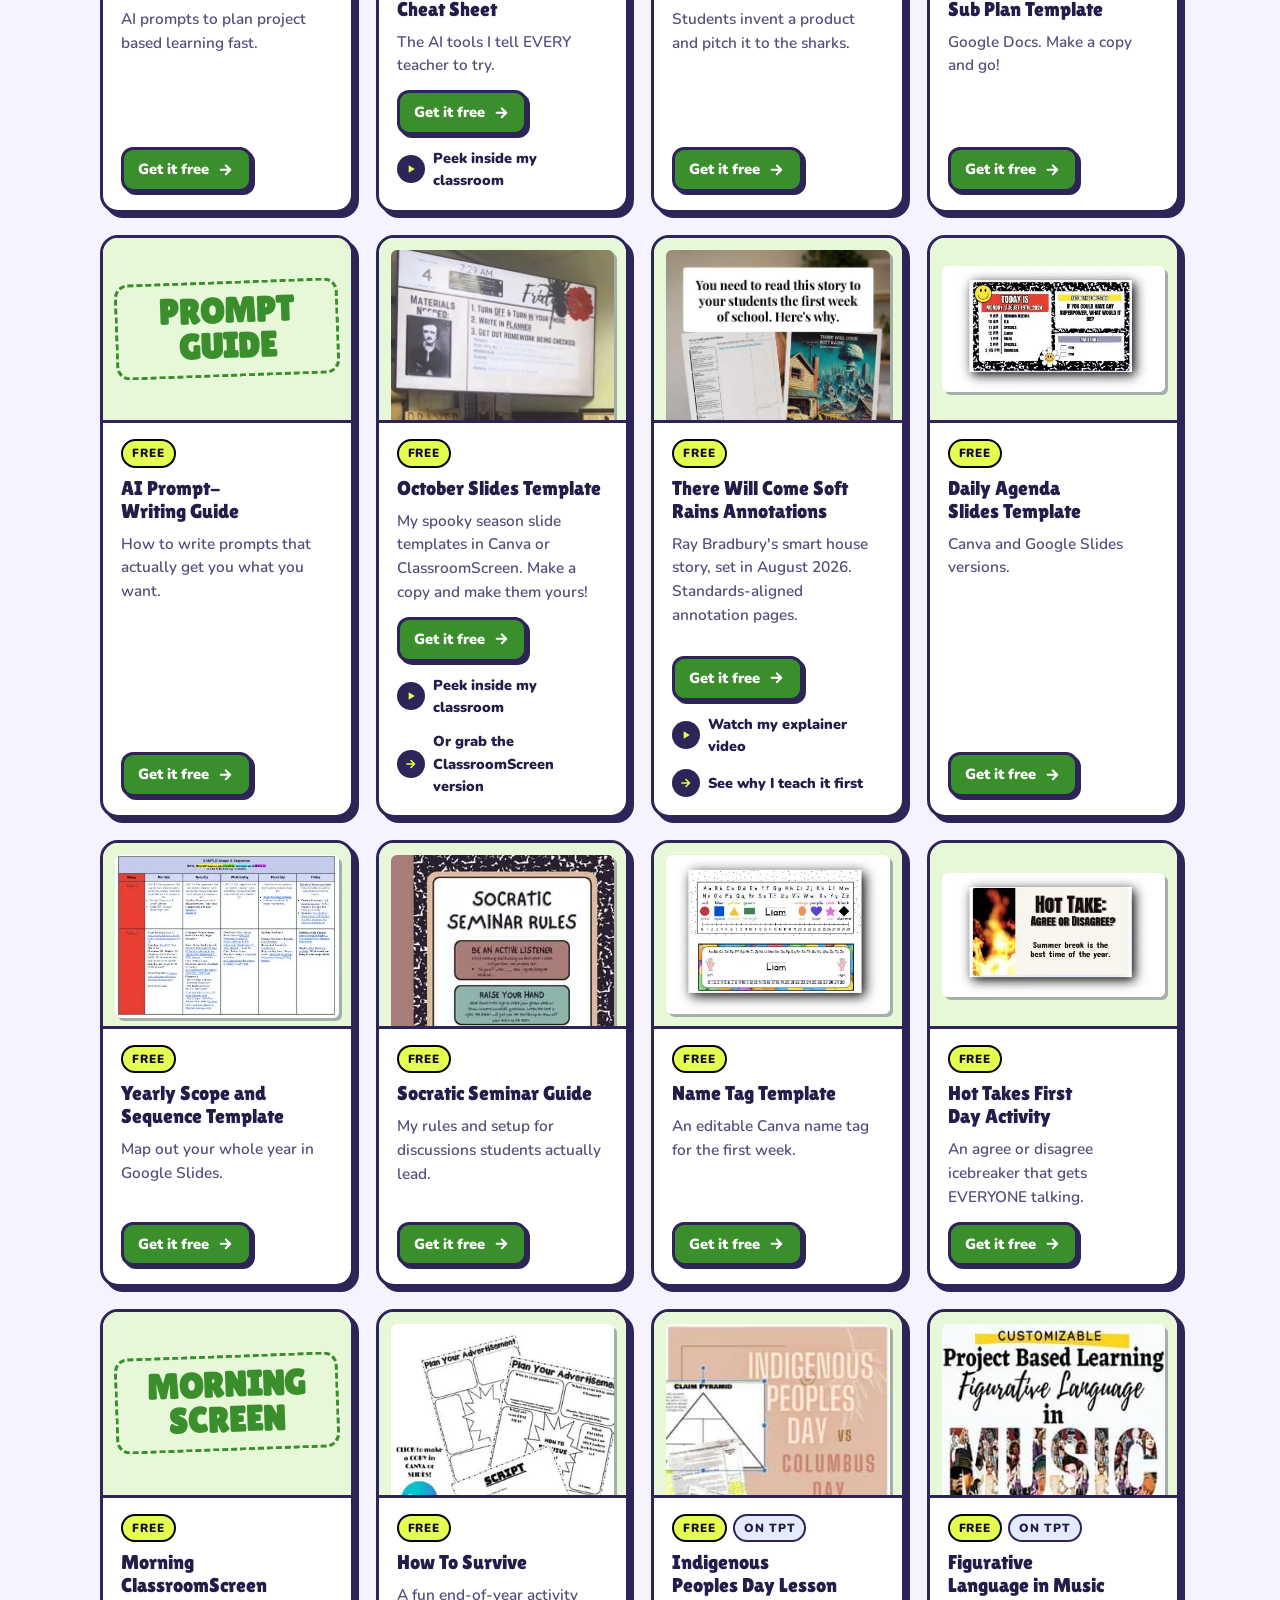
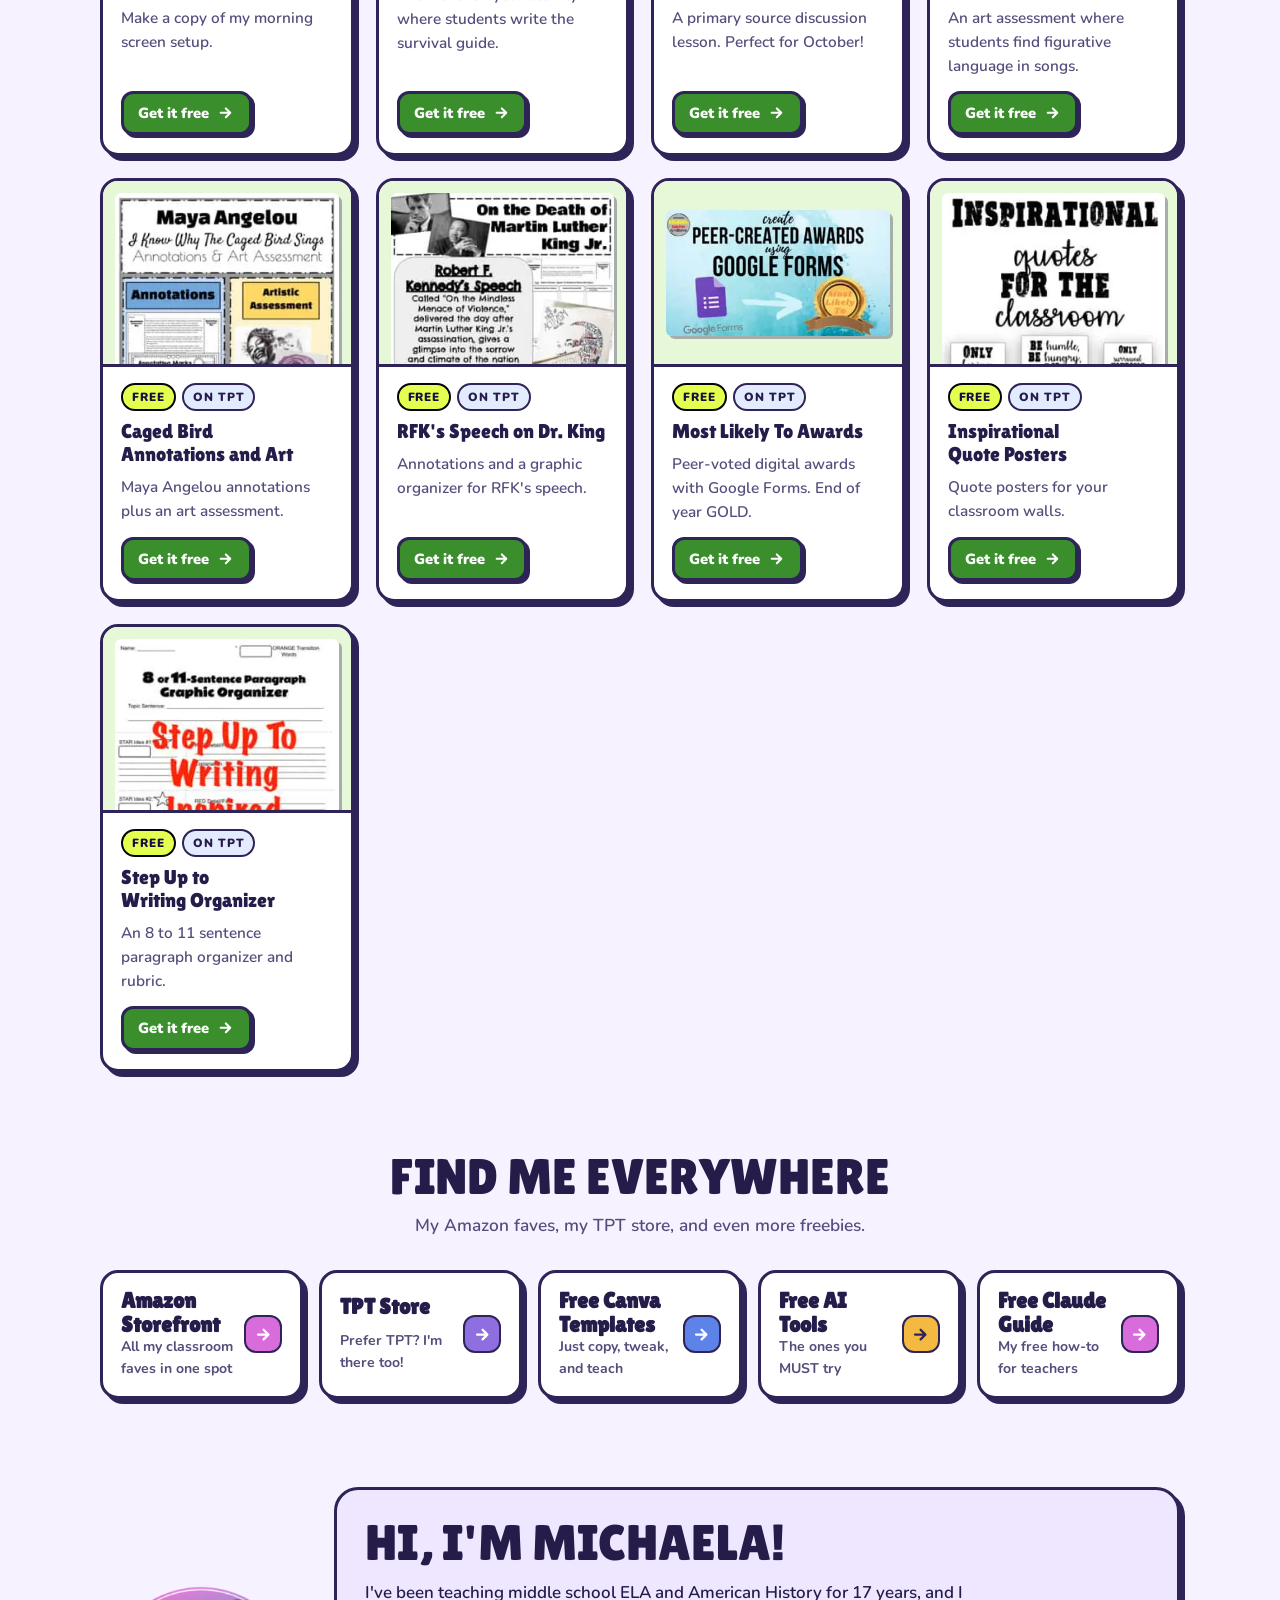
==== commit 263a7fdf: "Add free There Will Come Soft Rains annotations to ELA Units and Free Resources Co-Authored-By: Clau" ====
--- a/index.html
+++ b/index.html
@@ -718,6 +718,15 @@
     <div class="card-actions"><a class="btn btn-small" href="https://mrsarabiarocks.thrivecart.com/outsiders-novel-study/" target="_blank" rel="noopener">Shop now<svg viewBox="0 0 24 24" aria-hidden="true"><path d="M5 12h12m-5-6 6 6-6 6" fill="none" stroke="currentColor" stroke-width="2.8" stroke-linecap="round" stroke-linejoin="round"/></svg></a><a class="peek" href="https://www.instagram.com/reel/DZBb8xAvJpS/" target="_blank" rel="noopener"><span class="peek-play"><svg viewBox="0 0 24 24" aria-hidden="true"><path d="M8 5.5v13l10.5-6.5z" fill="currentColor"/></svg></span><span>Peek inside my classroom</span></a></div>
     
   </div>
+</article><article class="card card-pink" data-search="free there will come soft rains annotations ray bradbury&#x27;s smart house story, written in 1950 and set in august 2026. standards-aligned annotation pages, totally free! ray bradbury there will come soft rains short story annotations annotation science fiction sci-fi back to school free free">
+  <div class="cover"><img src="covers/softrains.webp" alt="" loading="lazy"></div>
+  <div class="card-body">
+    <div class="card-tags"><span class="tag tag-free">Free</span></div>
+    <h4>FREE There Will Come Soft Rains Annotations</h4>
+    <p>Ray Bradbury&#x27;s smart house story, written in 1950 and set in August 2026. Standards-aligned annotation pages, totally free!</p>
+    <div class="card-actions"><a class="btn btn-small" href="https://drive.google.com/file/d/1CuyV5YSYOY7Dfu5ytJEcJgpHS5V0jo0T/view" target="_blank" rel="noopener">Get it free<svg viewBox="0 0 24 24" aria-hidden="true"><path d="M5 12h12m-5-6 6 6-6 6" fill="none" stroke="currentColor" stroke-width="2.8" stroke-linecap="round" stroke-linejoin="round"/></svg></a><a class="peek" href="https://www.instagram.com/reel/DdDHMZnBb5C/" target="_blank" rel="noopener"><span class="peek-play"><svg viewBox="0 0 24 24" aria-hidden="true"><path d="M8 5.5v13l10.5-6.5z" fill="currentColor"/></svg></span><span>Watch my explainer video</span></a><a class="peek" href="https://www.instagram.com/p/DbtOimDlN5R/" target="_blank" rel="noopener"><span class="peek-play"><svg viewBox="0 0 24 24" aria-hidden="true"><path d="M5 12h12m-5-6 6 6-6 6" fill="none" stroke="currentColor" stroke-width="2.8" stroke-linecap="round" stroke-linejoin="round"/></svg></span><span>See why I teach it first</span></a></div>
+    
+  </div>
 </article><article class="card card-pink" data-search="novel choice project works with any novel or short story. students make a one-pager and a magazine-style character feature. one pager novel short story ">
   <div class="cover"><img src="covers/novel.webp" alt="" loading="lazy"></div>
   <div class="card-body">
@@ -1093,6 +1102,15 @@
     <h4>October Slides Template</h4>
     <p>My spooky season slide templates in Canva or ClassroomScreen. Make a copy and make them yours!</p>
     <div class="card-actions"><a class="btn btn-small" href="https://www.canva.com/design/DAHZDBcRBsw/M_XPlRH7-y8cnv_jcPf0xg/view" target="_blank" rel="noopener">Get it free<svg viewBox="0 0 24 24" aria-hidden="true"><path d="M5 12h12m-5-6 6 6-6 6" fill="none" stroke="currentColor" stroke-width="2.8" stroke-linecap="round" stroke-linejoin="round"/></svg></a><a class="peek" href="https://www.instagram.com/reel/De7jZ6qyjQk/" target="_blank" rel="noopener"><span class="peek-play"><svg viewBox="0 0 24 24" aria-hidden="true"><path d="M8 5.5v13l10.5-6.5z" fill="currentColor"/></svg></span><span>Peek inside my classroom</span></a><a class="peek" href="https://classroomscreen.com/app/p/2ebe788a-46ee-4408-b1d3-d8ddec46574d/0" target="_blank" rel="noopener"><span class="peek-play"><svg viewBox="0 0 24 24" aria-hidden="true"><path d="M5 12h12m-5-6 6 6-6 6" fill="none" stroke="currentColor" stroke-width="2.8" stroke-linecap="round" stroke-linejoin="round"/></svg></span><span>Or grab the ClassroomScreen version</span></a></div>
+    
+  </div>
+</article><article class="card card-free" data-search="there will come soft rains annotations ray bradbury&#x27;s smart house story, set in august 2026. standards-aligned annotation pages. ray bradbury there will come soft rains short story annotations annotation science fiction sci-fi back to school free free">
+  <div class="cover"><img src="covers/softrains.webp" alt="" loading="lazy"></div>
+  <div class="card-body">
+    <div class="card-tags"><span class="tag tag-free">Free</span></div>
+    <h4>There Will Come Soft Rains Annotations</h4>
+    <p>Ray Bradbury&#x27;s smart house story, set in August 2026. Standards-aligned annotation pages.</p>
+    <div class="card-actions"><a class="btn btn-small" href="https://drive.google.com/file/d/1CuyV5YSYOY7Dfu5ytJEcJgpHS5V0jo0T/view" target="_blank" rel="noopener">Get it free<svg viewBox="0 0 24 24" aria-hidden="true"><path d="M5 12h12m-5-6 6 6-6 6" fill="none" stroke="currentColor" stroke-width="2.8" stroke-linecap="round" stroke-linejoin="round"/></svg></a><a class="peek" href="https://www.instagram.com/reel/DdDHMZnBb5C/" target="_blank" rel="noopener"><span class="peek-play"><svg viewBox="0 0 24 24" aria-hidden="true"><path d="M8 5.5v13l10.5-6.5z" fill="currentColor"/></svg></span><span>Watch my explainer video</span></a><a class="peek" href="https://www.instagram.com/p/DbtOimDlN5R/" target="_blank" rel="noopener"><span class="peek-play"><svg viewBox="0 0 24 24" aria-hidden="true"><path d="M5 12h12m-5-6 6 6-6 6" fill="none" stroke="currentColor" stroke-width="2.8" stroke-linecap="round" stroke-linejoin="round"/></svg></span><span>See why I teach it first</span></a></div>
     
   </div>
 </article><article class="card card-free" data-search="daily agenda slides template canva and google slides versions. agenda slides canva free">
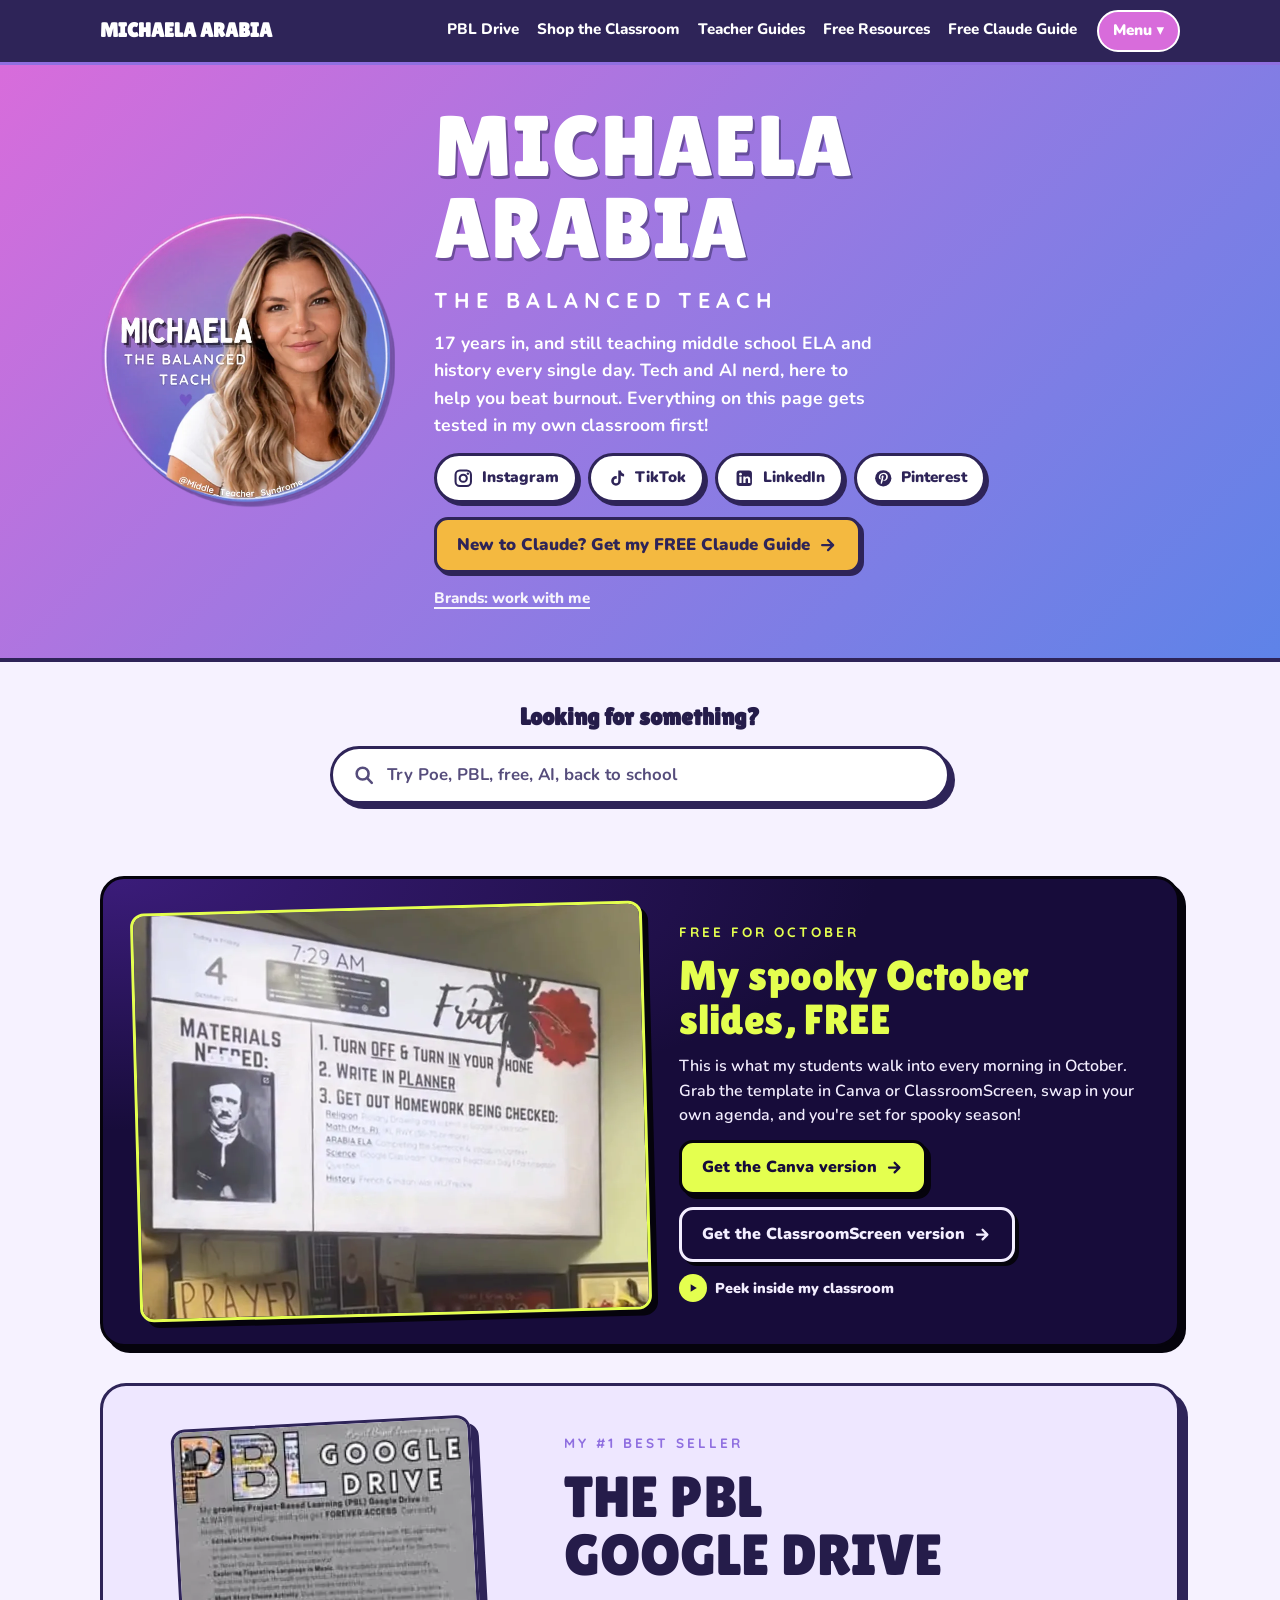
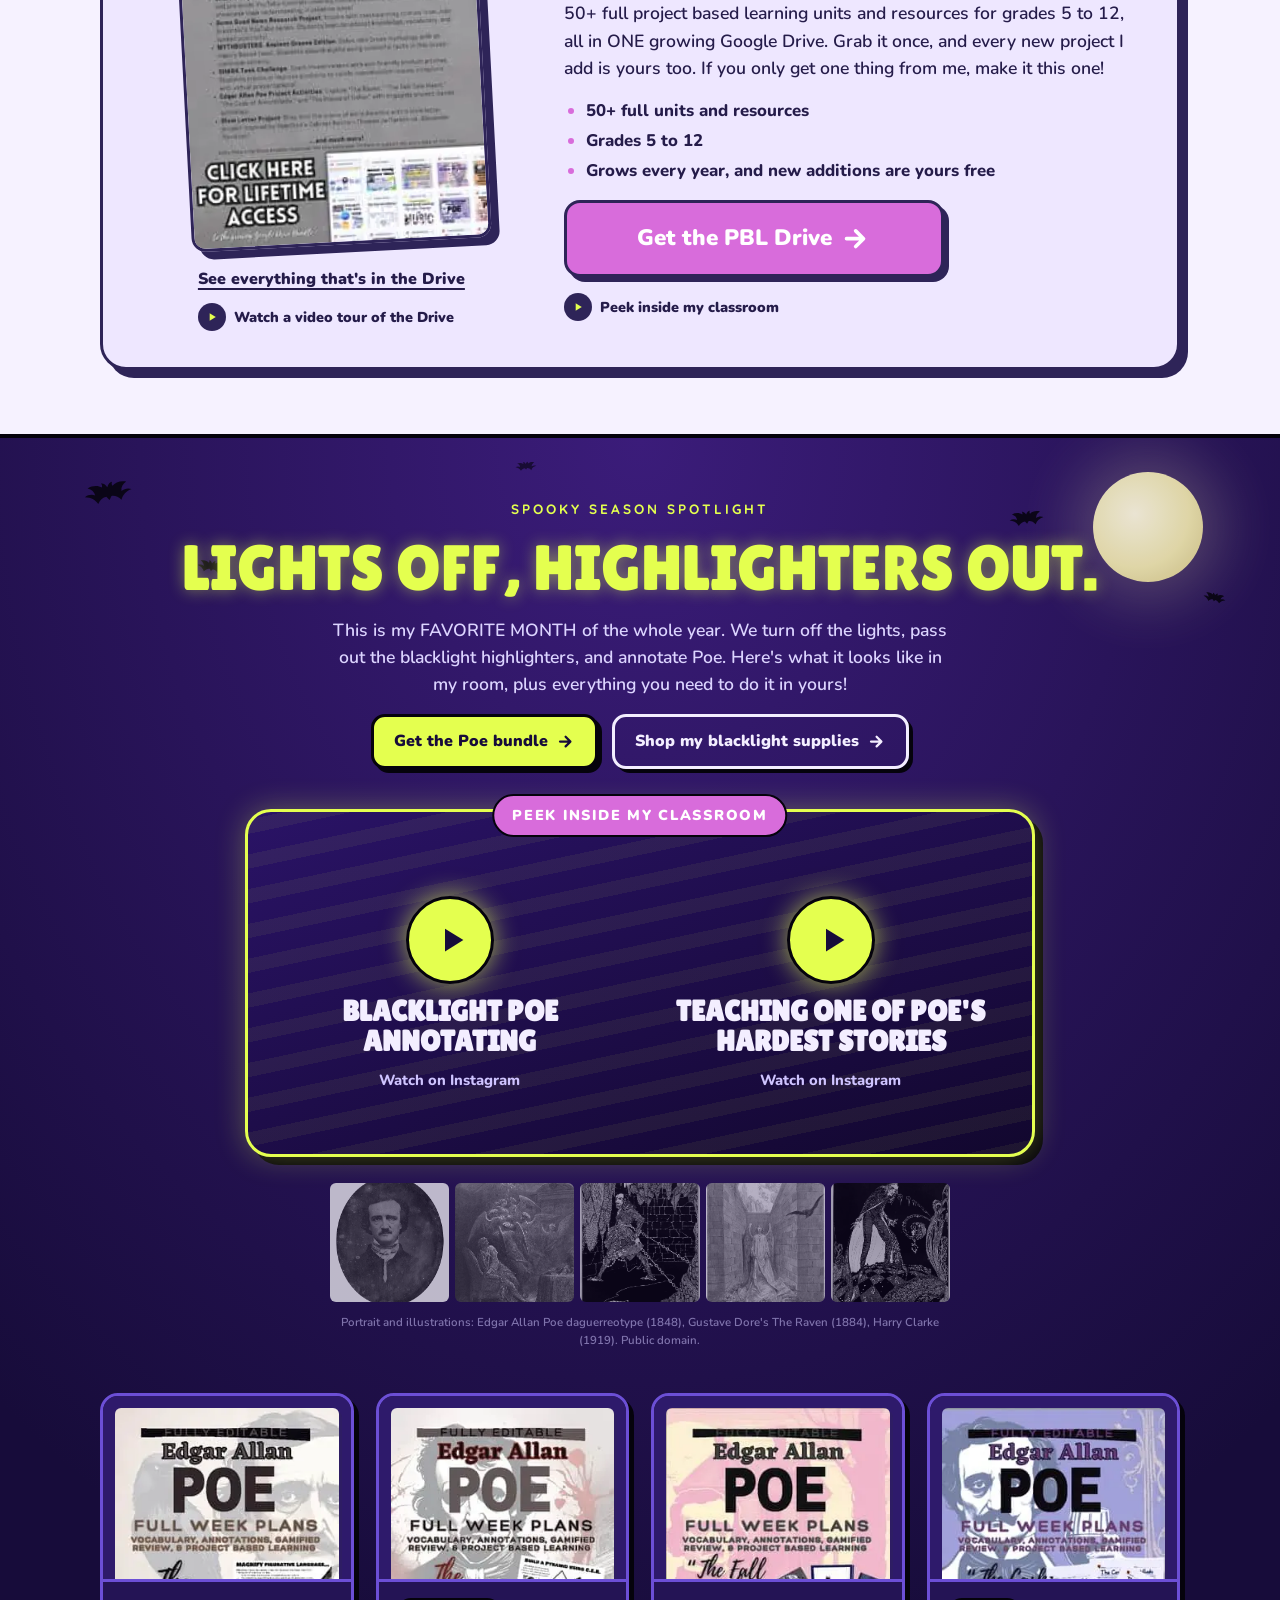
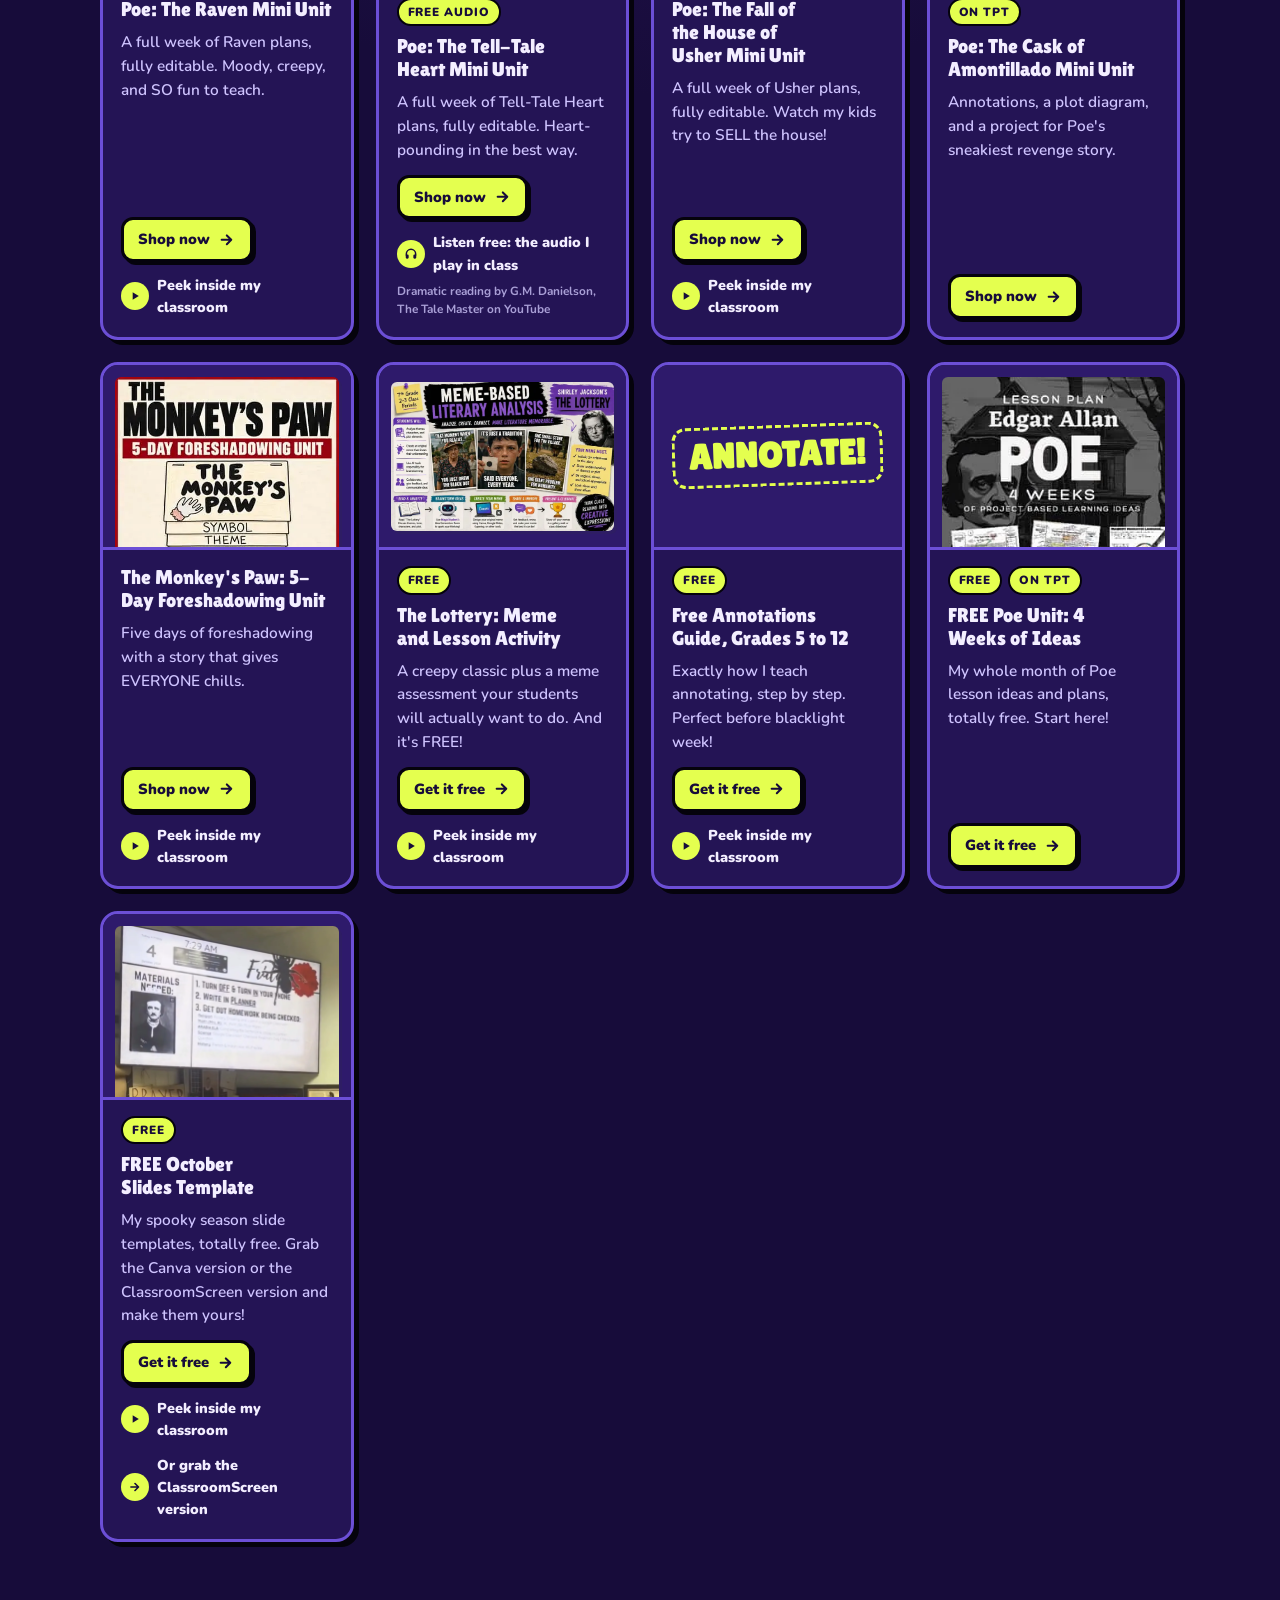
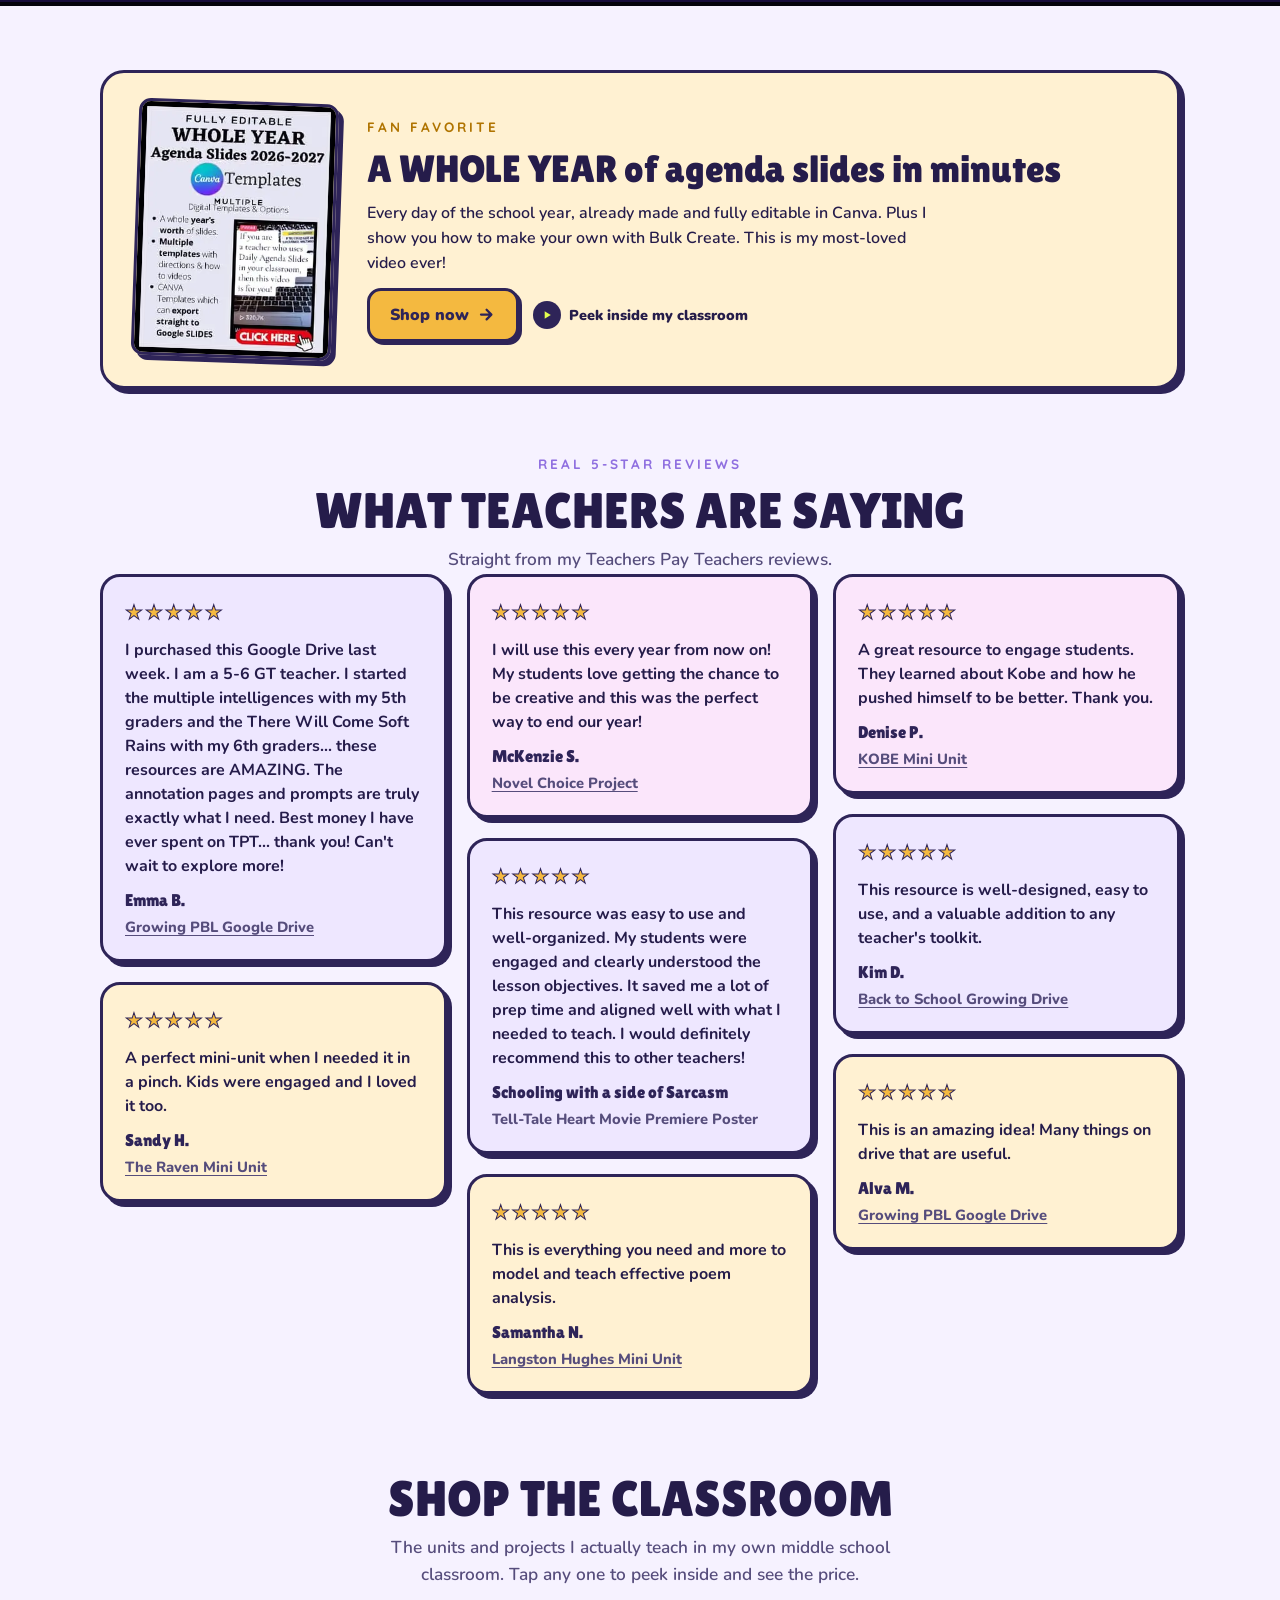
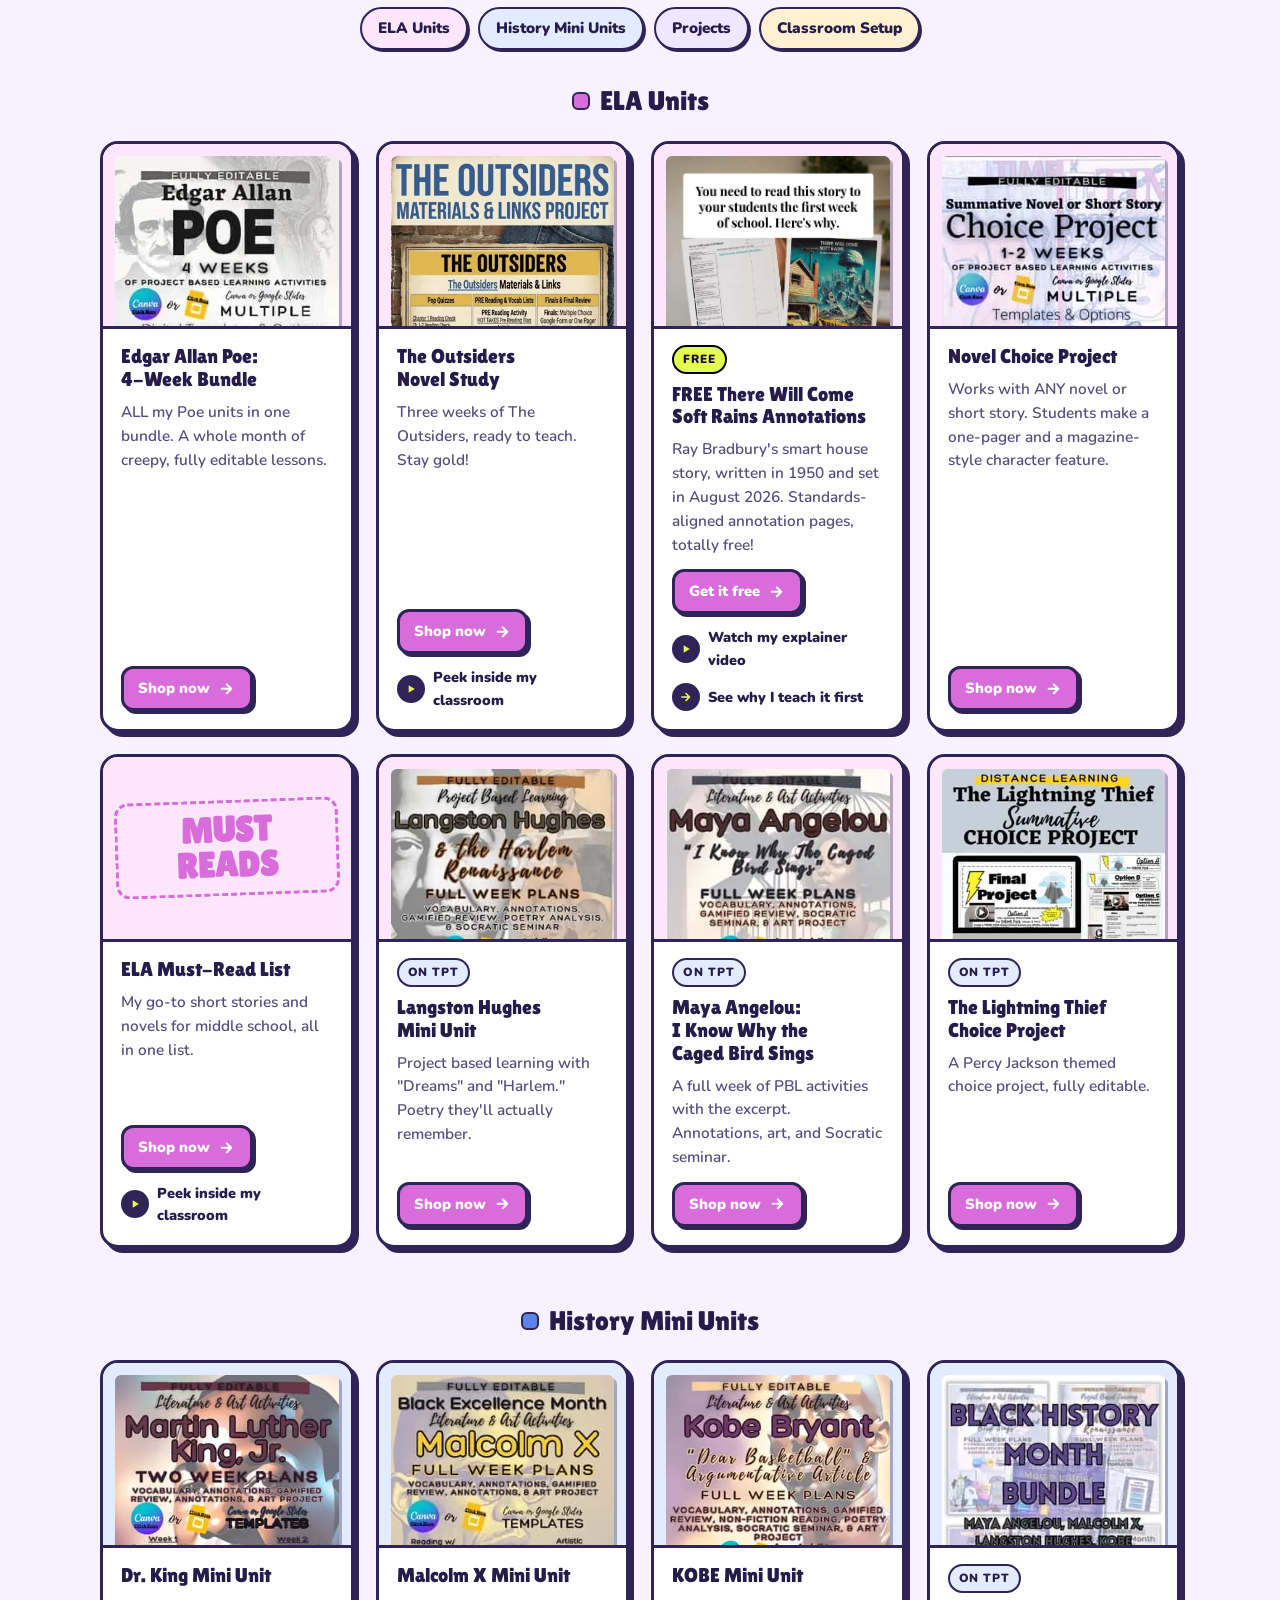
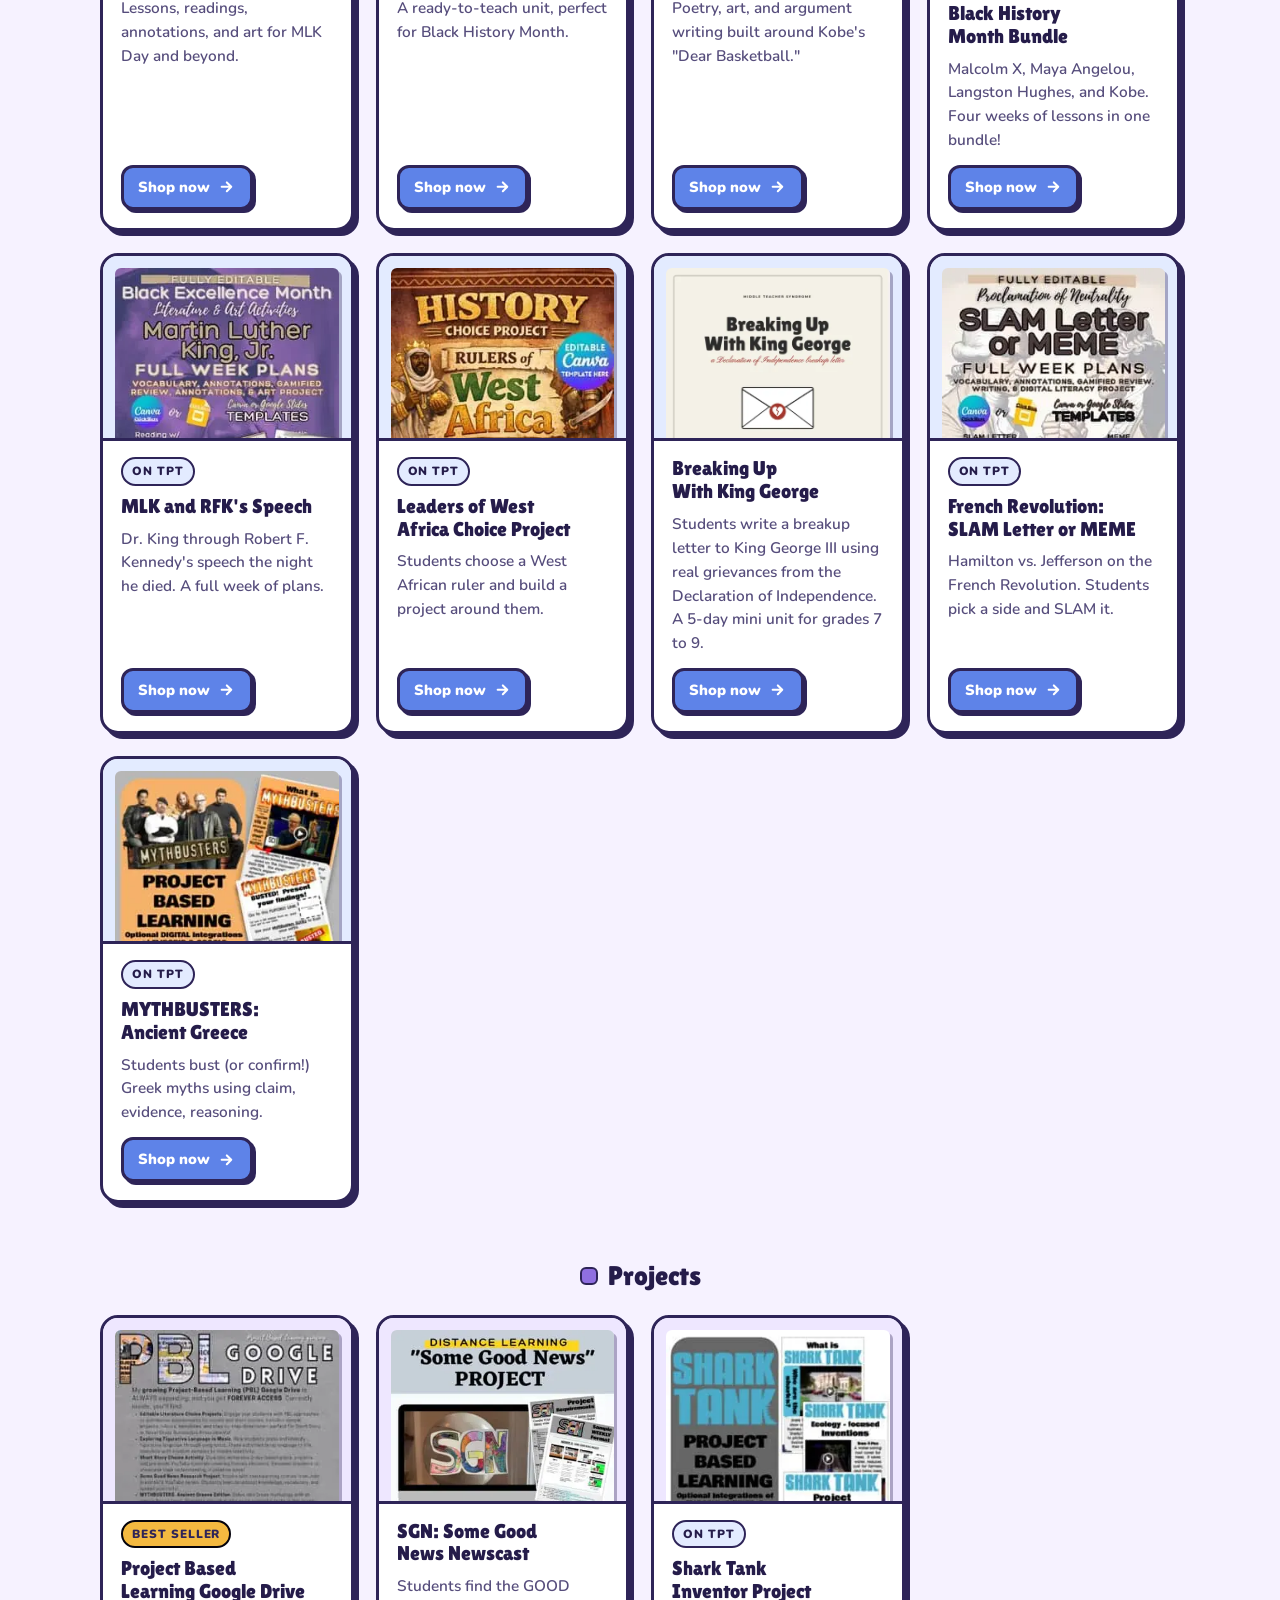
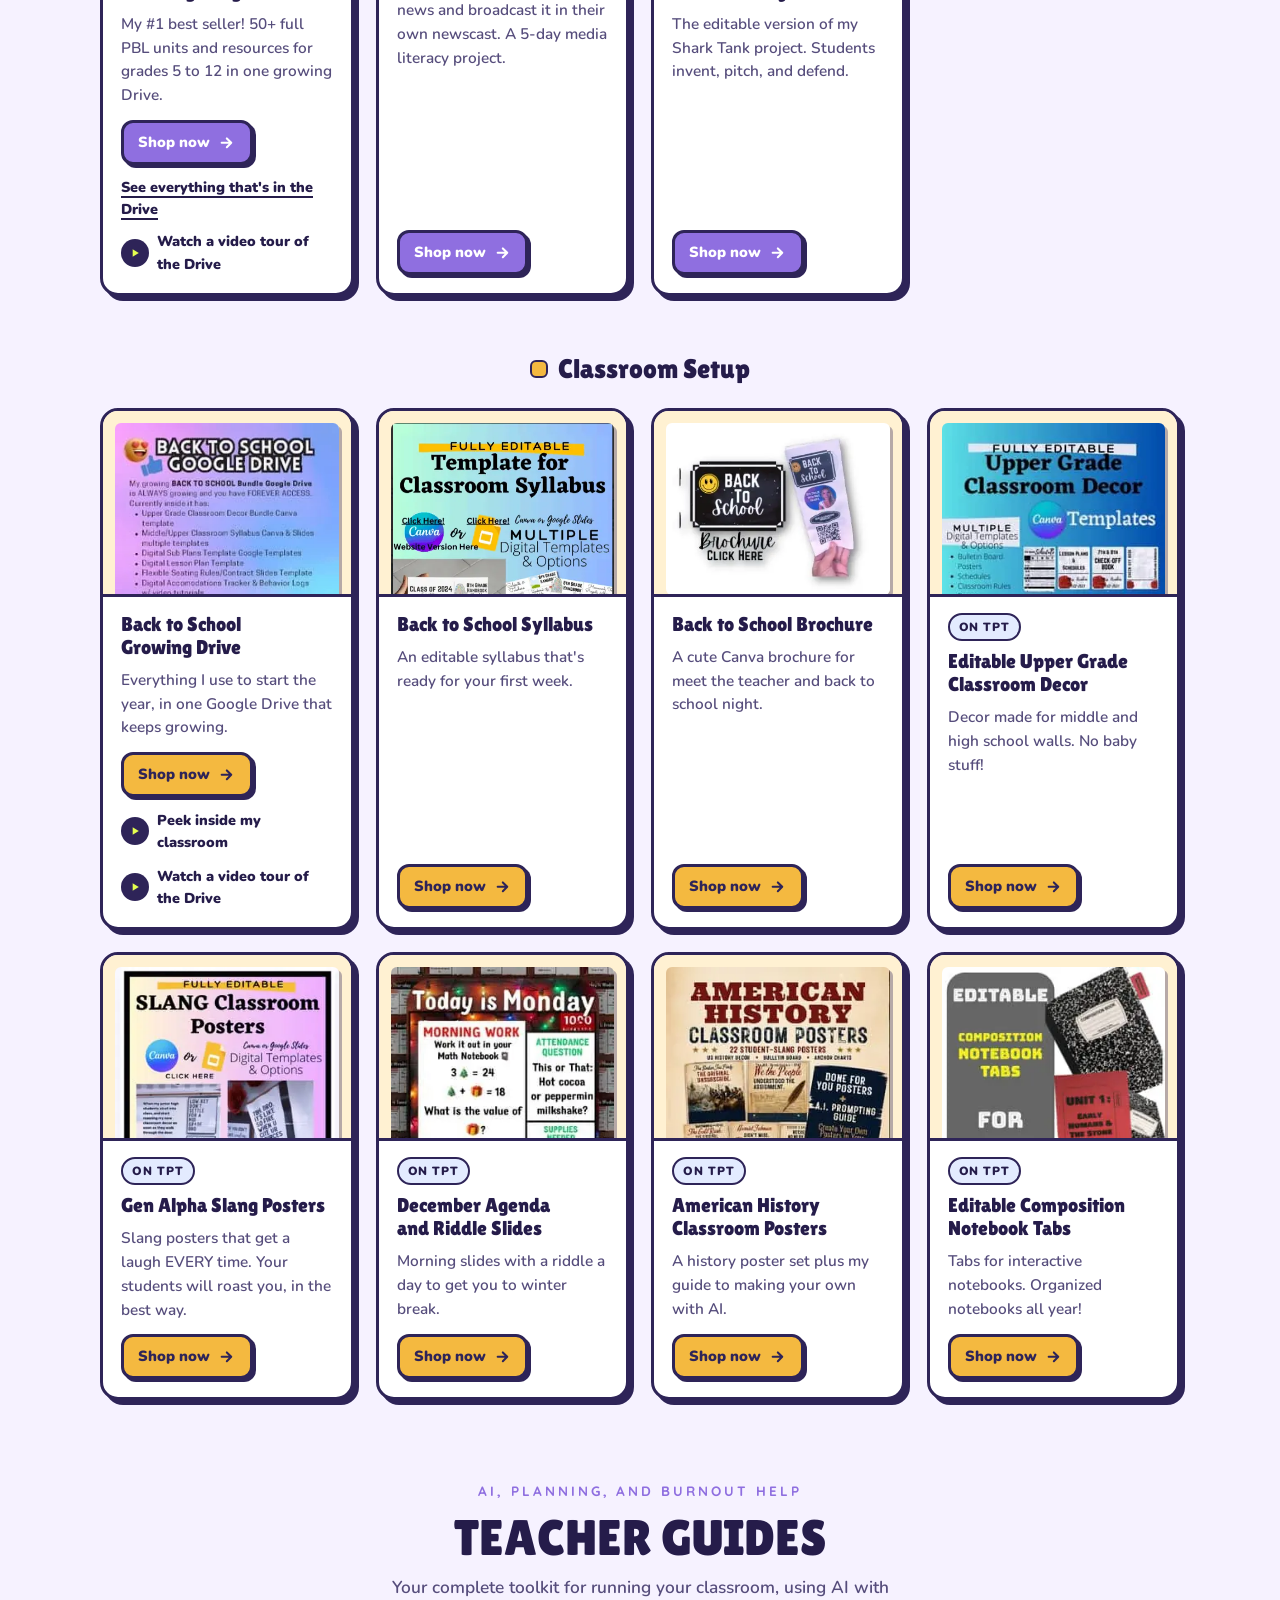
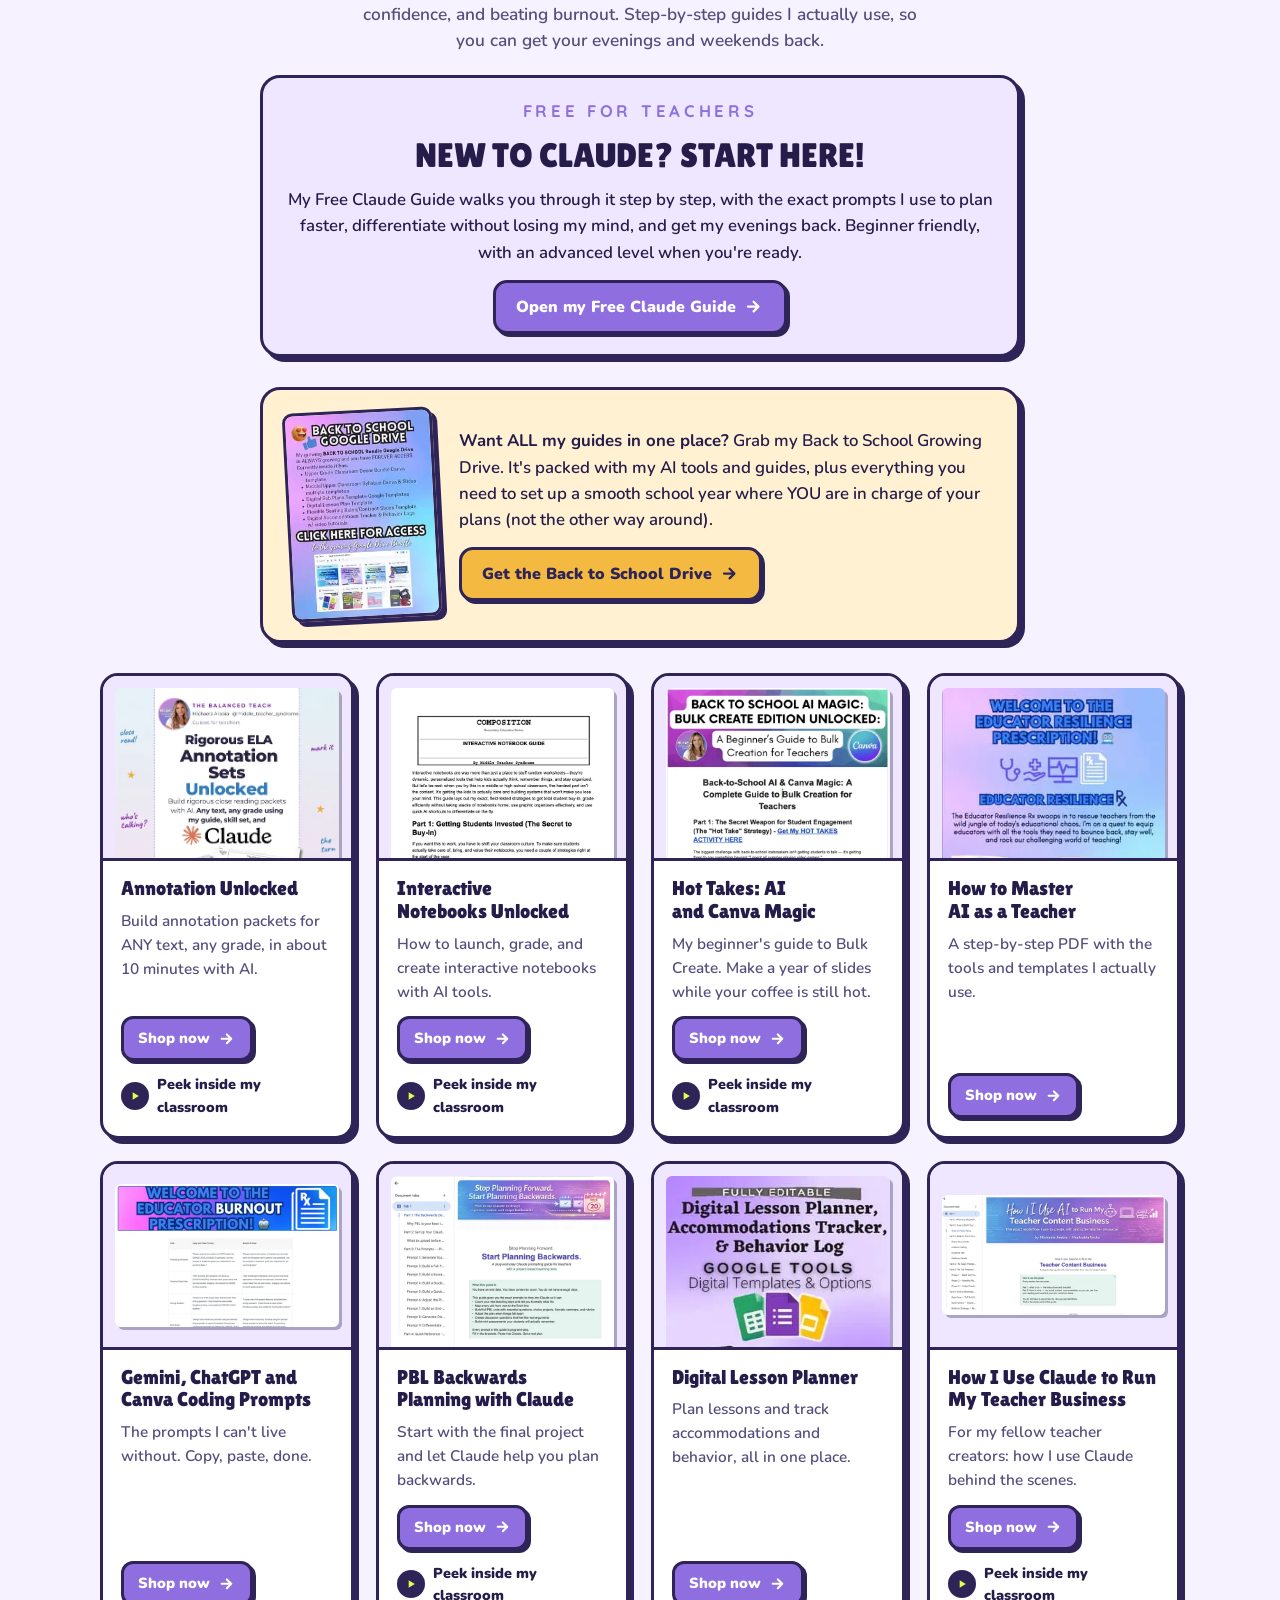
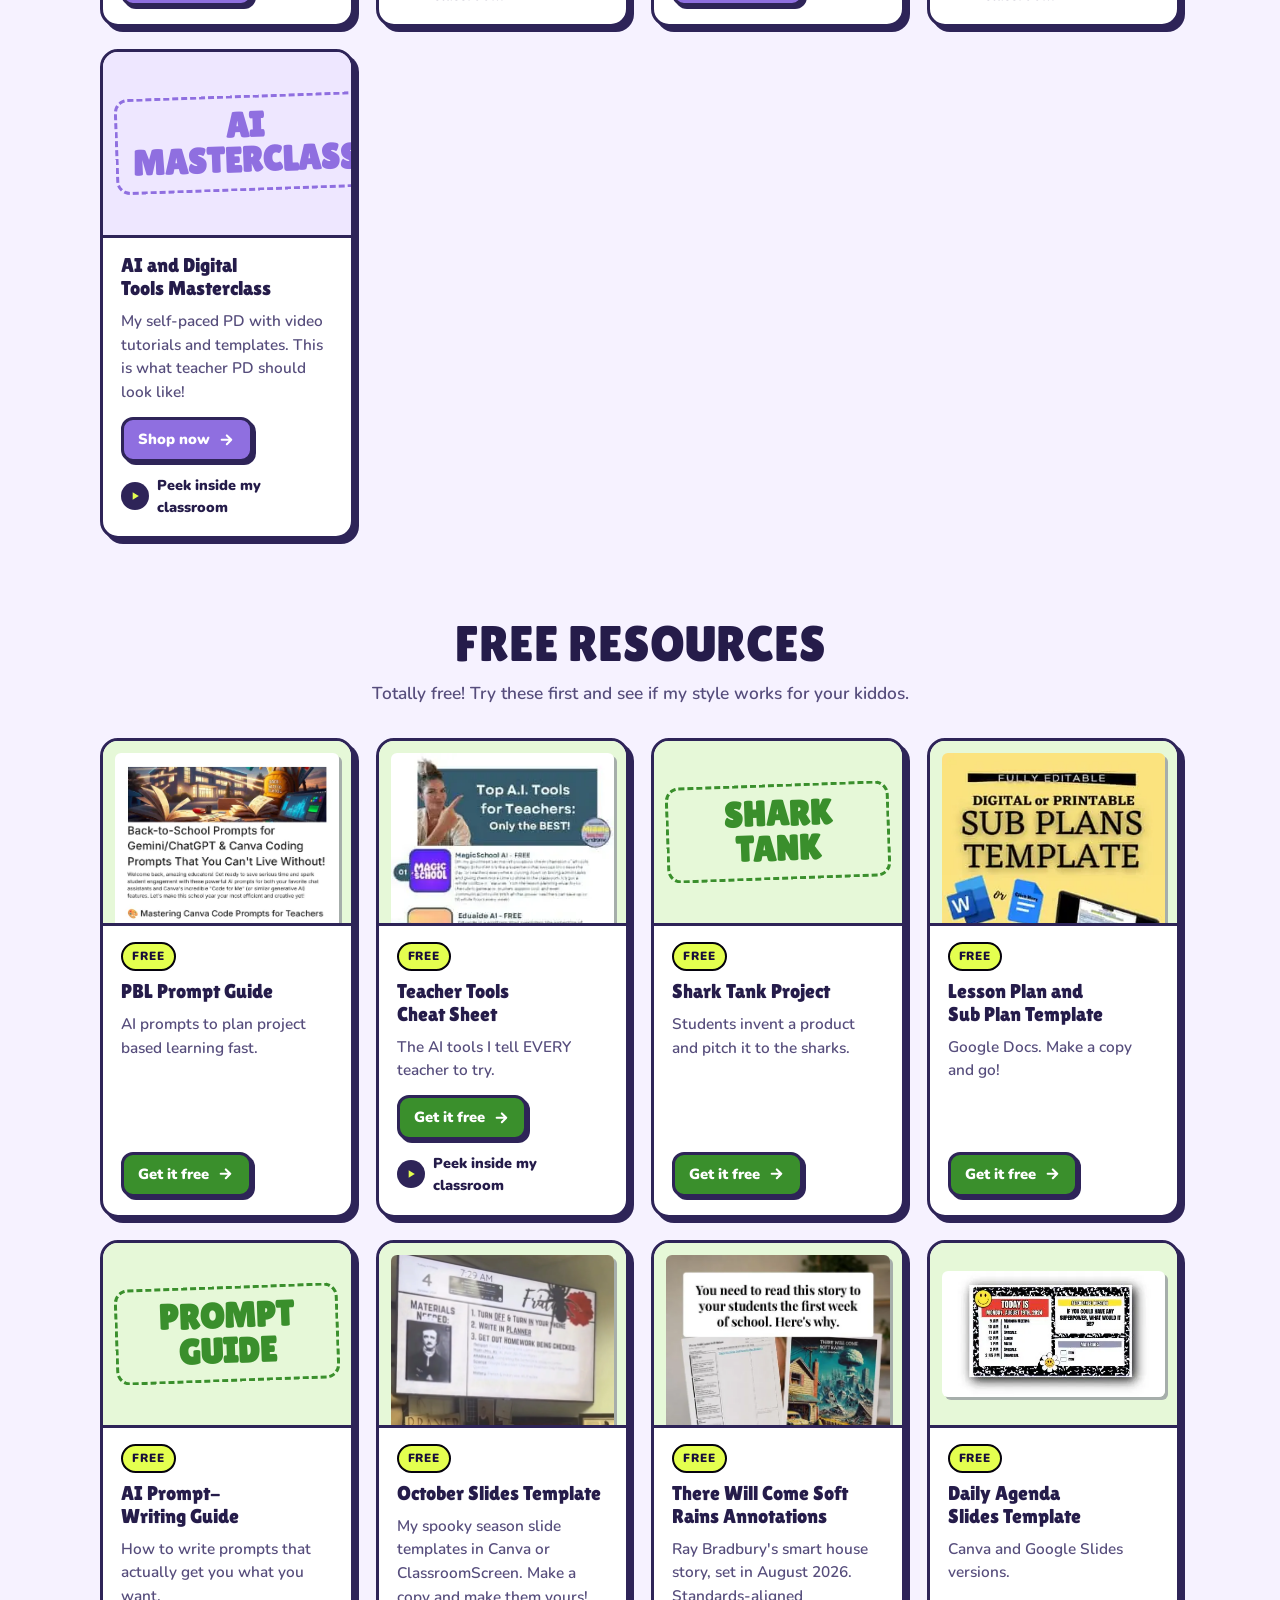
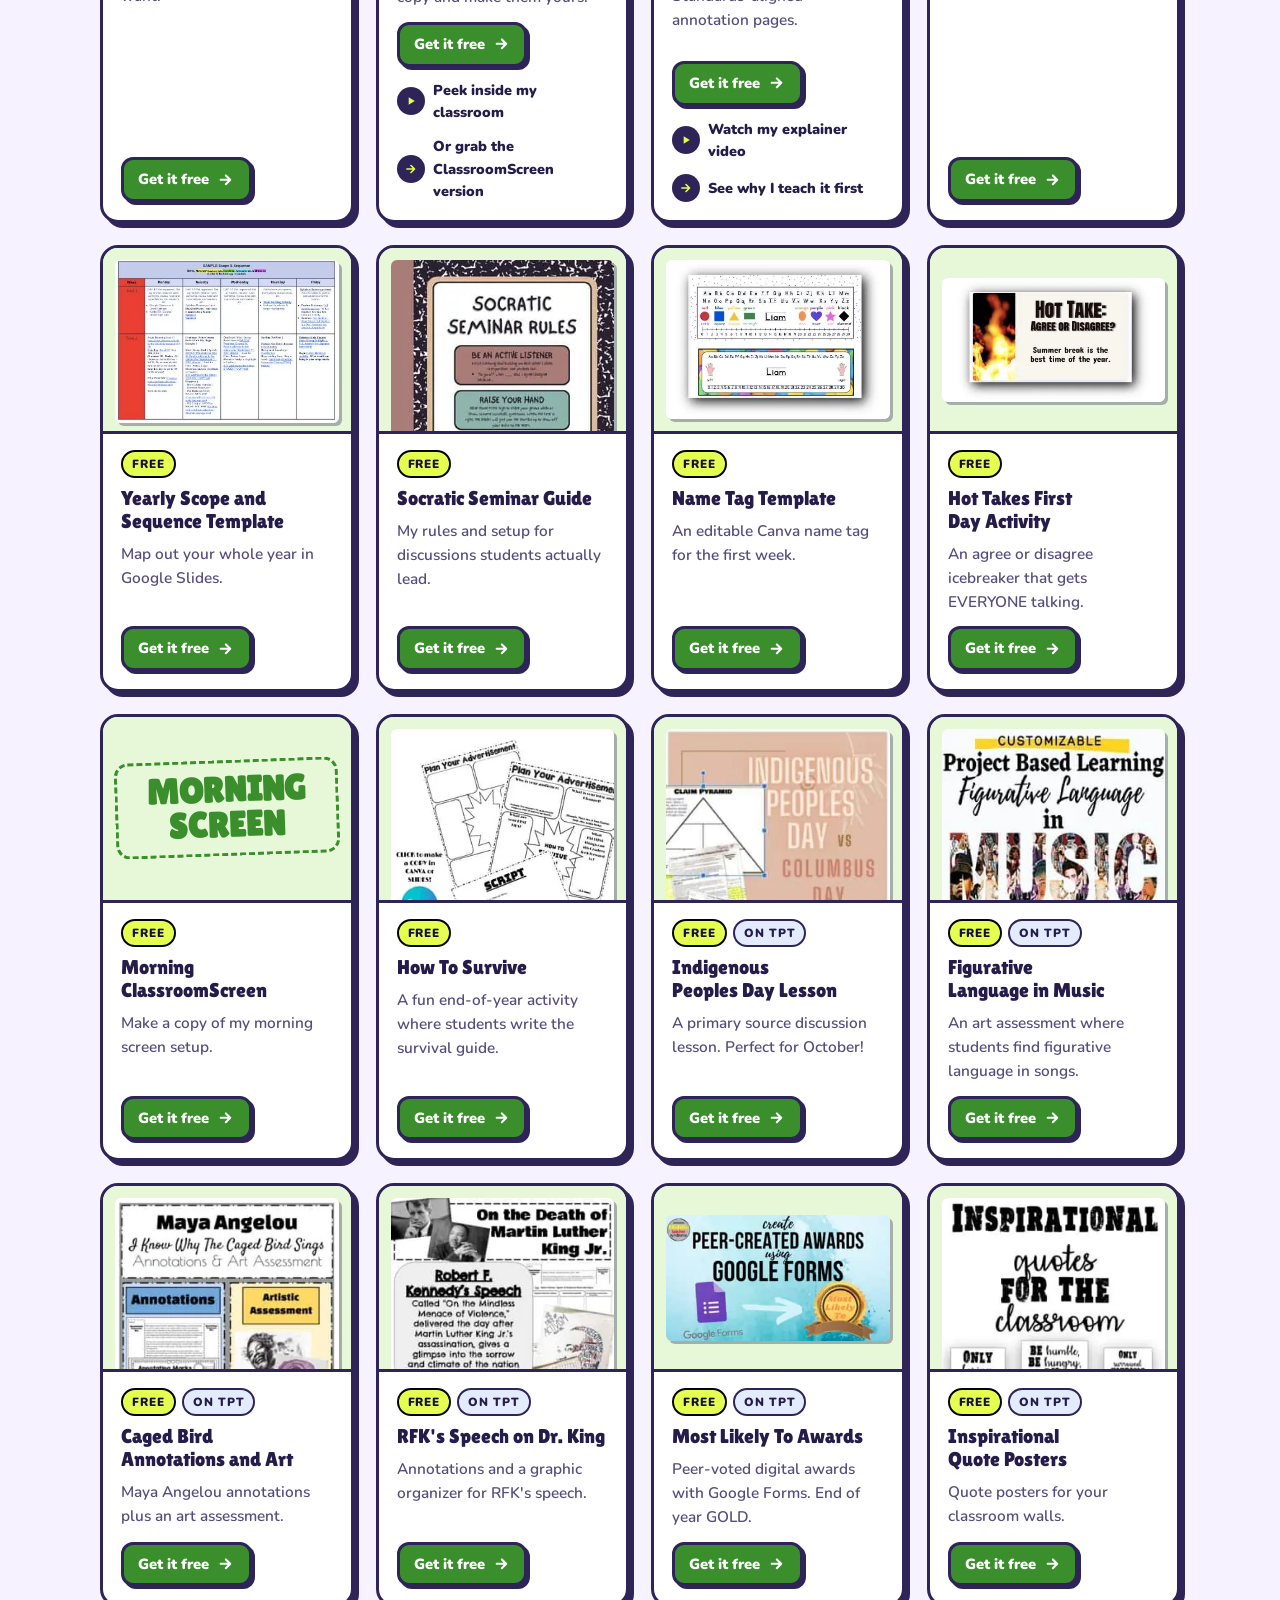
==== commit 0c3e4214: "Add 'What teachers are saying' section with 8 five-star TPT reviews Co-Authored-By: Claude Opus 5.5 " ====
--- a/index.html
+++ b/index.html
@@ -503,6 +503,33 @@
   .oct-copy .btn-row { justify-content: center; }
 }
 
+/* ---------- Reviews ---------- */
+.reviews-wrap { margin-top: 64px; }
+.reviews { columns: 3 280px; column-gap: 20px; }
+.review {
+  break-inside: avoid; margin: 0 0 20px; background: var(--card); border: 3px solid var(--line); border-radius: 20px;
+  padding: 20px 22px; box-shadow: var(--shadow); display: grid; gap: 10px;
+}
+.review:nth-child(3n+1) { background: var(--tint-violet); }
+.review:nth-child(3n+2) { background: var(--tint-sun); }
+.review:nth-child(3n) { background: var(--tint-pink); }
+.review .stars { color: var(--sun); font-size: 1.25rem; letter-spacing: 2px; -webkit-text-stroke: 1px var(--ink); }
+.review blockquote { margin: 0; font-weight: 700; line-height: 1.5; color: var(--text); }
+.review figcaption { display: grid; gap: 2px; font-size: .92rem; }
+.review figcaption b { font-family: var(--f-display); font-weight: 400; font-size: 1.05rem; color: var(--ink); }
+.review-prod { color: var(--muted); font-weight: 800; }
+a.review-prod { text-decoration: underline; text-underline-offset: 3px; }
+@media (prefers-color-scheme: dark) { :root:not([data-theme="light"]) .review figcaption b { color: var(--text); } }
+@media (hover: hover) and (prefers-reduced-motion: no-preference) {
+  .review { transition: transform .18s ease, box-shadow .18s ease; }
+  .review:hover { transform: translate(-3px, -3px); box-shadow: 8px 8px 0 var(--ink); }
+}
+@media (max-width: 760px) {
+  .reviews { columns: auto; display: flex; gap: 14px; overflow-x: auto; scroll-snap-type: x mandatory; padding: 4px 16px 18px; margin-inline: -16px; -webkit-overflow-scrolling: touch; }
+  .review { flex: 0 0 82%; margin: 0; scroll-snap-align: center; align-content: start; }
+  .reviews-wrap .block-sub::after { content: " Swipe for more."; }
+}
+
 </style>
 
 <nav class="topnav" aria-label="Site sections">
@@ -511,7 +538,7 @@
     <div class="topnav-links"><a href="#best-seller">PBL Drive</a><a href="#shop">Shop the Classroom</a><a href="#teacher">Teacher Guides</a><a href="#free">Free Resources</a><a href="/free-claude-guide/">Free Claude Guide</a></div>
     <details class="topnav-menu" id="topnav-menu">
       <summary>Menu <span aria-hidden="true">&#9662;</span></summary>
-      <div class="menu-panel"><a class="menu-main" href="#best-seller">PBL Drive</a><a class="menu-main" href="#spotlight">Spooky Season</a><a class="menu-main" href="#shop">Shop the Classroom</a><a class="menu-sub" href="#ela">ELA Units</a><a class="menu-sub" href="#history">History Mini Units</a><a class="menu-sub" href="#projects">Projects</a><a class="menu-sub" href="#setup">Classroom Setup</a><a class="menu-main" href="#teacher">Teacher Guides</a><a class="menu-main" href="#free">Free Resources</a><a class="menu-main" href="#find-me">Find Me Everywhere</a><a class="menu-main" href="#about">About</a><a class="menu-main" href="/free-claude-guide/">Free Claude Guide</a></div>
+      <div class="menu-panel"><a class="menu-main" href="#best-seller">PBL Drive</a><a class="menu-main" href="#spotlight">Spooky Season</a><a class="menu-main" href="#shop">Shop the Classroom</a><a class="menu-sub" href="#ela">ELA Units</a><a class="menu-sub" href="#history">History Mini Units</a><a class="menu-sub" href="#projects">Projects</a><a class="menu-sub" href="#setup">Classroom Setup</a><a class="menu-main" href="#teacher">Teacher Guides</a><a class="menu-main" href="#free">Free Resources</a><a class="menu-main" href="#reviews">Reviews</a><a class="menu-main" href="#find-me">Find Me Everywhere</a><a class="menu-main" href="#about">About</a><a class="menu-main" href="/free-claude-guide/">Free Claude Guide</a></div>
     </details>
   </div>
 </nav>
@@ -698,6 +725,11 @@
     </div>
   </section>
 
+  <section class="wrap reviews-wrap hide-on-search" id="reviews" aria-labelledby="rev-h">
+    <div class="block-head"><p class="eyebrow">Real 5-star reviews</p><h2 id="rev-h" class="section-title">What teachers are saying</h2><p class="block-sub">Straight from my Teachers Pay Teachers reviews.</p></div>
+    <div class="reviews"><figure class="review"><div class="stars" aria-label="5 out of 5 stars">&#9733;&#9733;&#9733;&#9733;&#9733;</div><blockquote>I purchased this Google Drive last week. I am a 5-6 GT teacher. I started the multiple intelligences with my 5th graders and the There Will Come Soft Rains with my 6th graders... these resources are AMAZING. The annotation pages and prompts are truly exactly what I need. Best money I have ever spent on TPT... thank you! Can&#x27;t wait to explore more!</blockquote><figcaption><b>Emma B.</b><span><a class="review-prod" href="https://mrsarabiarocks.thrivecart.com/pbl-growing-drive/" target="_blank" rel="noopener">Growing PBL Google Drive</a></span></figcaption></figure><figure class="review"><div class="stars" aria-label="5 out of 5 stars">&#9733;&#9733;&#9733;&#9733;&#9733;</div><blockquote>A perfect mini-unit when I needed it in a pinch. Kids were engaged and I loved it too.</blockquote><figcaption><b>Sandy H.</b><span><a class="review-prod" href="https://mrsarabiarocks.thrivecart.com/edgar-allan-poe-the-raven-mini-unit/" target="_blank" rel="noopener">The Raven Mini Unit</a></span></figcaption></figure><figure class="review"><div class="stars" aria-label="5 out of 5 stars">&#9733;&#9733;&#9733;&#9733;&#9733;</div><blockquote>I will use this every year from now on! My students love getting the chance to be creative and this was the perfect way to end our year!</blockquote><figcaption><b>McKenzie S.</b><span><a class="review-prod" href="https://mrsarabiarocks.thrivecart.com/novel-choice-project-1-pager--character-feature/" target="_blank" rel="noopener">Novel Choice Project</a></span></figcaption></figure><figure class="review"><div class="stars" aria-label="5 out of 5 stars">&#9733;&#9733;&#9733;&#9733;&#9733;</div><blockquote>This resource was easy to use and well-organized. My students were engaged and clearly understood the lesson objectives. It saved me a lot of prep time and aligned well with what I needed to teach. I would definitely recommend this to other teachers!</blockquote><figcaption><b>Schooling with a side of Sarcasm</b><span><span class="review-prod">Tell-Tale Heart Movie Premiere Poster</span></span></figcaption></figure><figure class="review"><div class="stars" aria-label="5 out of 5 stars">&#9733;&#9733;&#9733;&#9733;&#9733;</div><blockquote>This is everything you need and more to model and teach effective poem analysis.</blockquote><figcaption><b>Samantha N.</b><span><a class="review-prod" href="https://www.teacherspayteachers.com/Product/Langston-Hughes-Mini-Unit-Project-Based-Learning-in-Poetry-Dreams-Harlem-11022227" target="_blank" rel="noopener">Langston Hughes Mini Unit</a></span></figcaption></figure><figure class="review"><div class="stars" aria-label="5 out of 5 stars">&#9733;&#9733;&#9733;&#9733;&#9733;</div><blockquote>A great resource to engage students. They learned about Kobe and how he pushed himself to be better. Thank you.</blockquote><figcaption><b>Denise P.</b><span><a class="review-prod" href="https://mrsarabiarocks.thrivecart.com/kobe-mini-unit/" target="_blank" rel="noopener">KOBE Mini Unit</a></span></figcaption></figure><figure class="review"><div class="stars" aria-label="5 out of 5 stars">&#9733;&#9733;&#9733;&#9733;&#9733;</div><blockquote>This resource is well-designed, easy to use, and a valuable addition to any teacher&#x27;s toolkit.</blockquote><figcaption><b>Kim D.</b><span><a class="review-prod" href="https://mrsarabiarocks.thrivecart.com/back-to-school-growing-drive/" target="_blank" rel="noopener">Back to School Growing Drive</a></span></figcaption></figure><figure class="review"><div class="stars" aria-label="5 out of 5 stars">&#9733;&#9733;&#9733;&#9733;&#9733;</div><blockquote>This is an amazing idea! Many things on drive that are useful.</blockquote><figcaption><b>Alva M.</b><span><a class="review-prod" href="https://mrsarabiarocks.thrivecart.com/pbl-growing-drive/" target="_blank" rel="noopener">Growing PBL Google Drive</a></span></figcaption></figure></div>
+  </section>
+
   <section class="wrap block search-zone" id="shop" aria-labelledby="shop-h">
     <div class="block-head"><h2 id="shop-h" class="section-title">Shop the Classroom</h2><p class="block-sub">The units and projects I actually teach in my own middle school classroom. Tap any one to peek inside and see the price.</p><nav class="chips hide-on-search" aria-label="Jump to"><a class="chip chip-pink" href="#ela">ELA Units</a><a class="chip chip-blue" href="#history">History Mini Units</a><a class="chip chip-violet" href="#projects">Projects</a><a class="chip chip-sun" href="#setup">Classroom Setup</a></nav></div>
     <div class="group" id="ela"><h3 class="group-title"><span class="dot dot-pink"></span>ELA Units</h3><div class="grid"><article class="card card-pink" data-search="edgar allan poe: 4-week bundle all my poe units in one bundle. a whole month of creepy, fully editable lessons. poe halloween october bundle ">
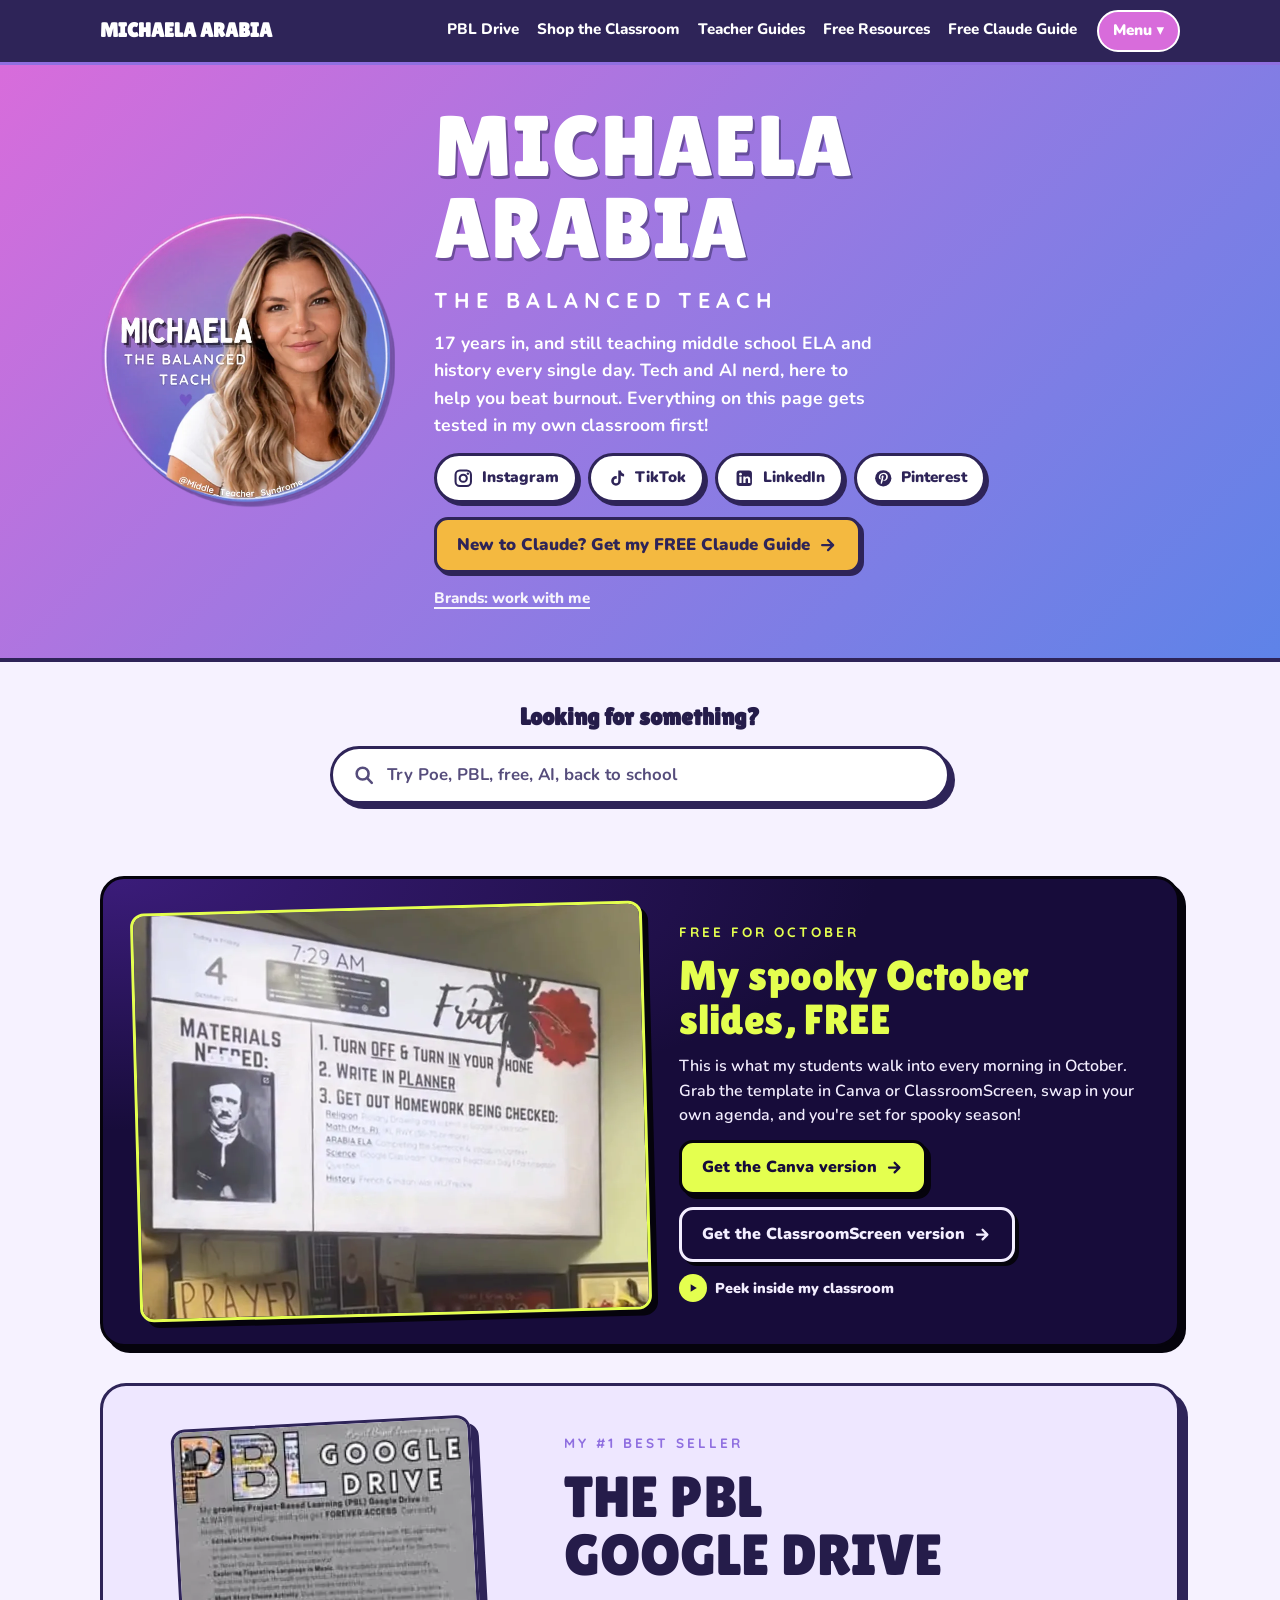
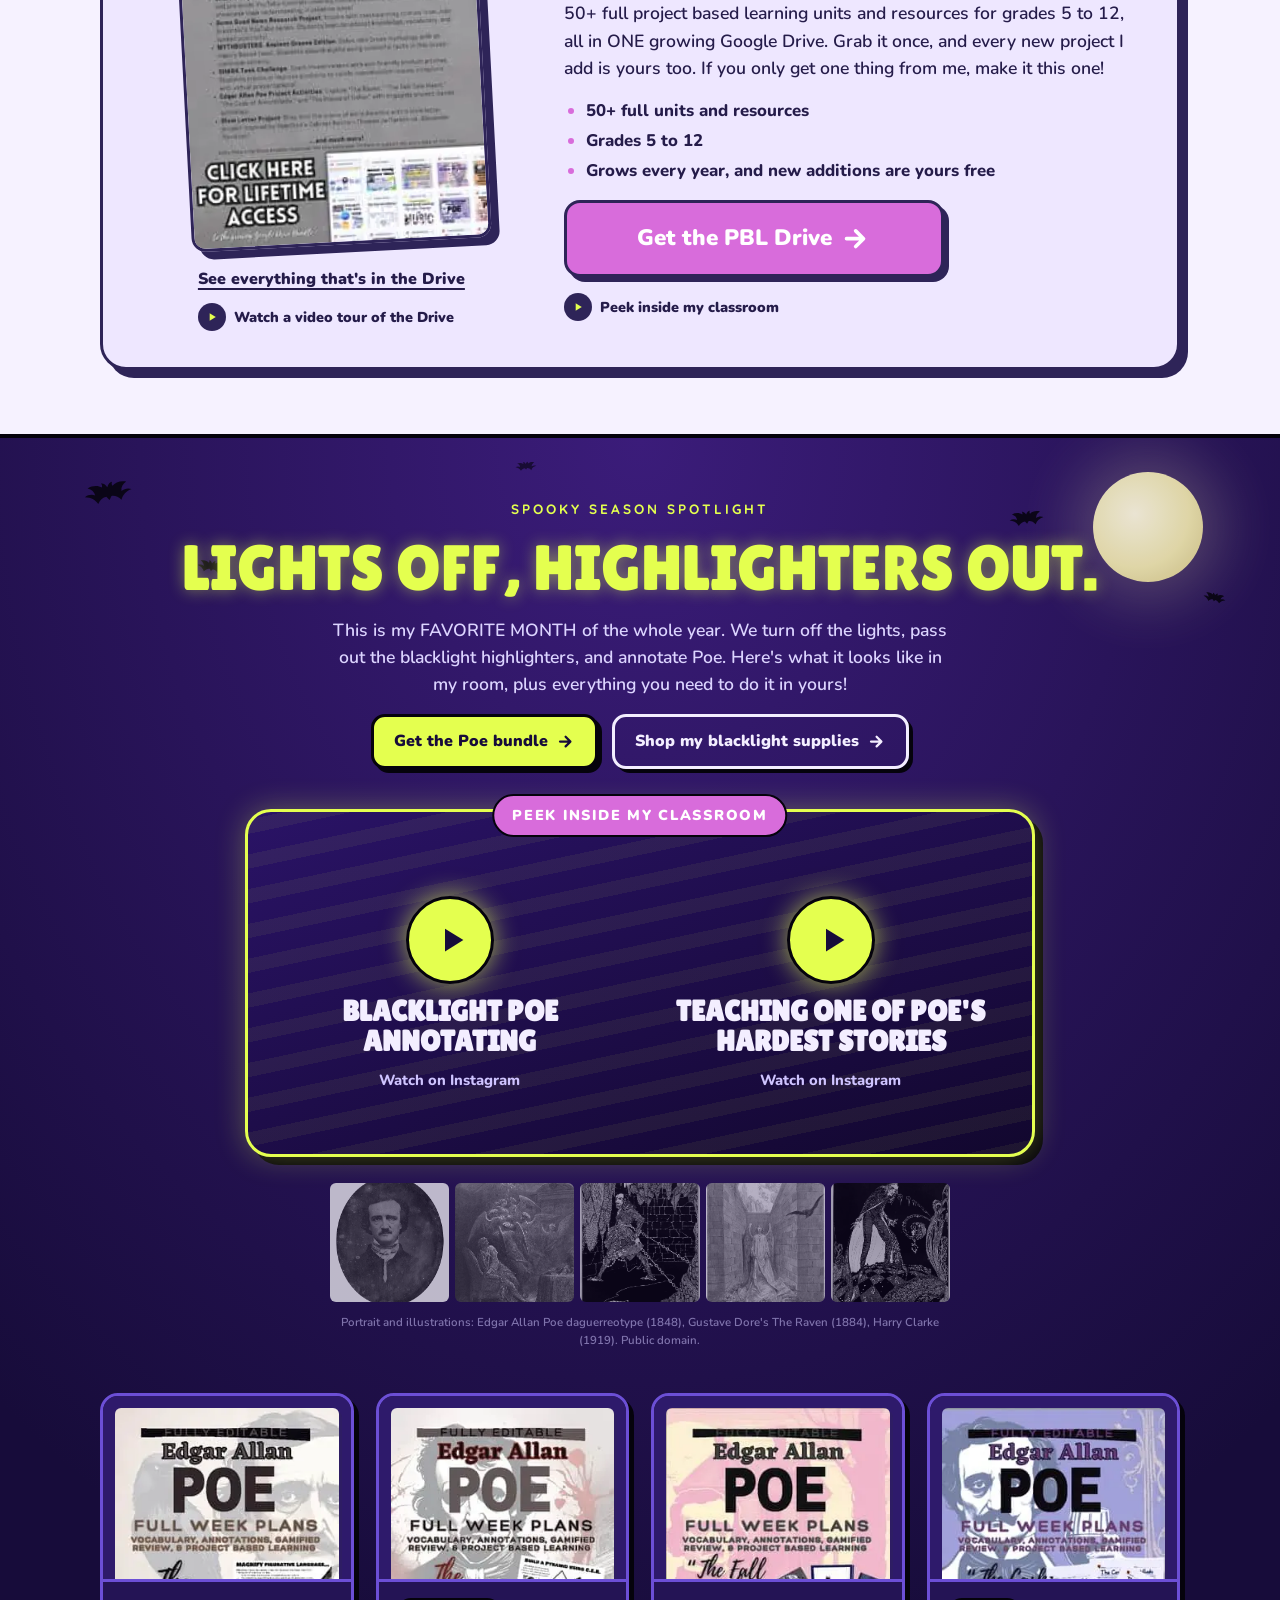
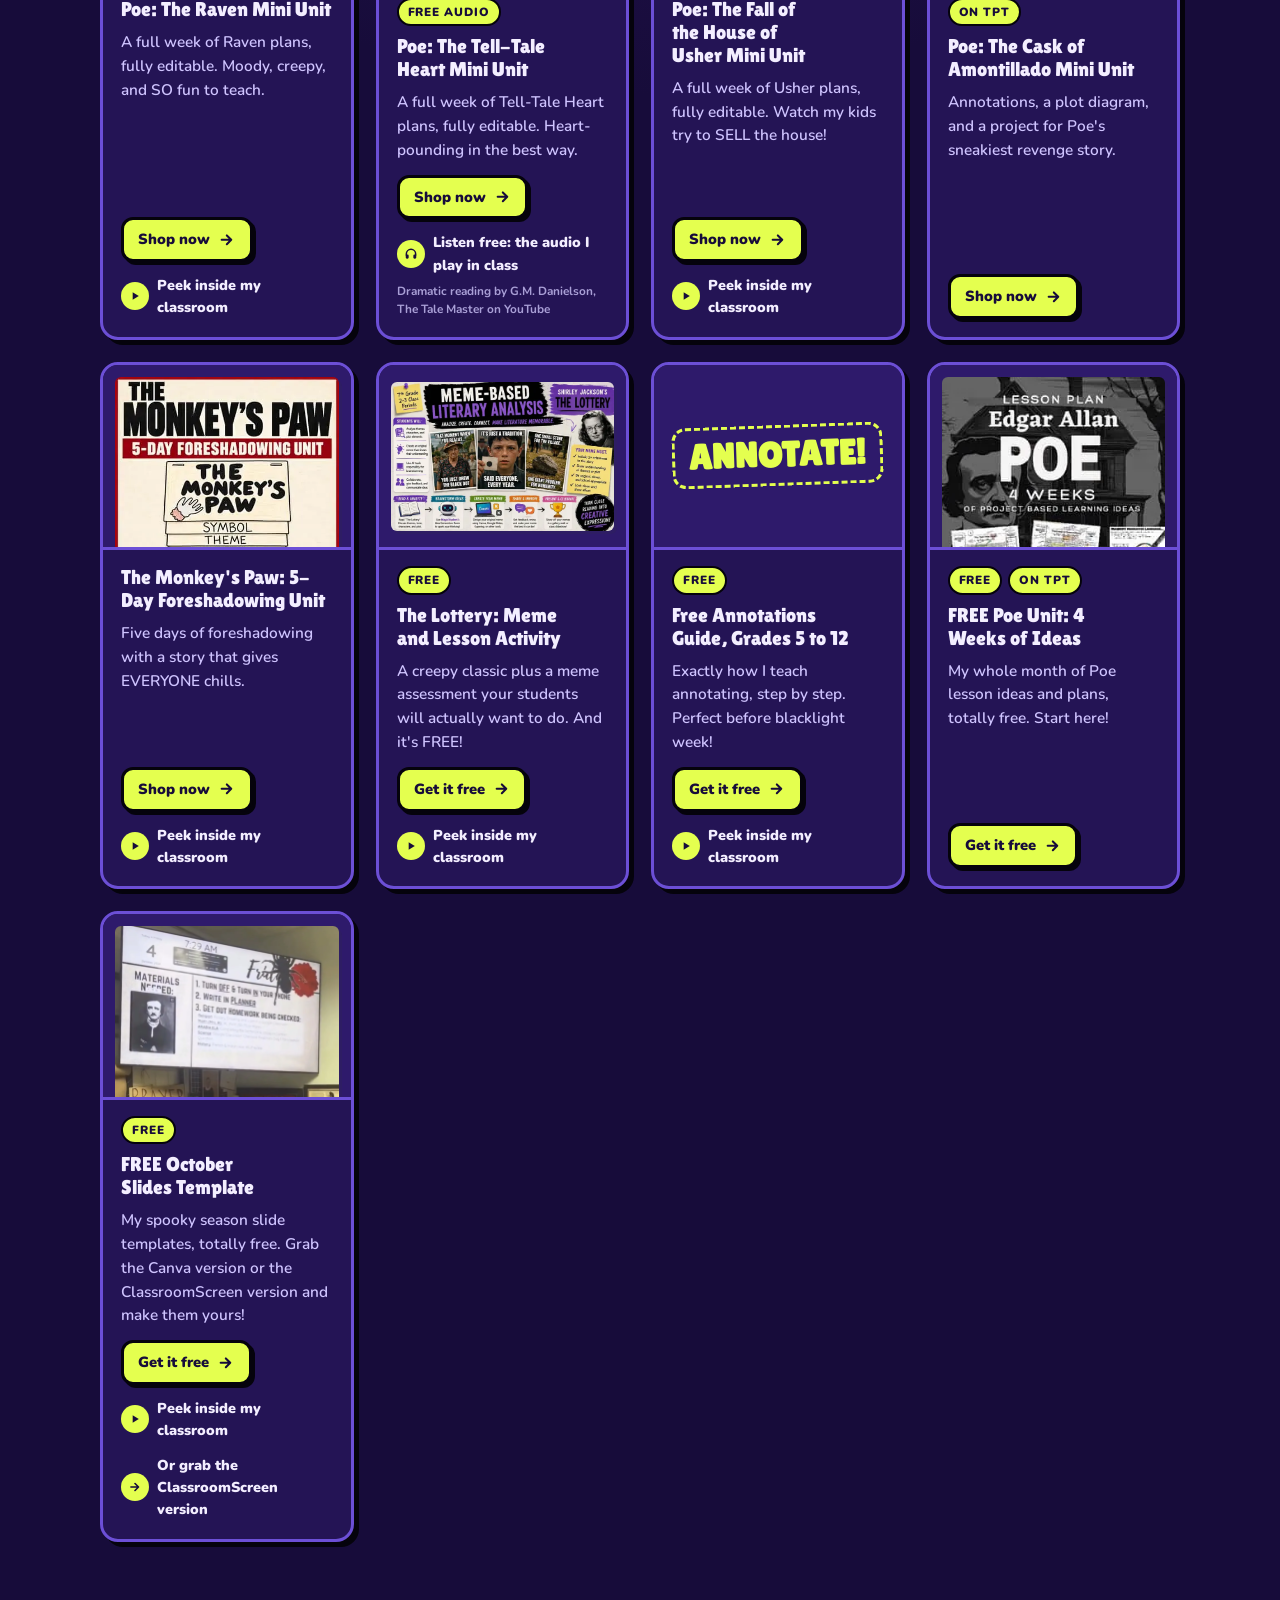
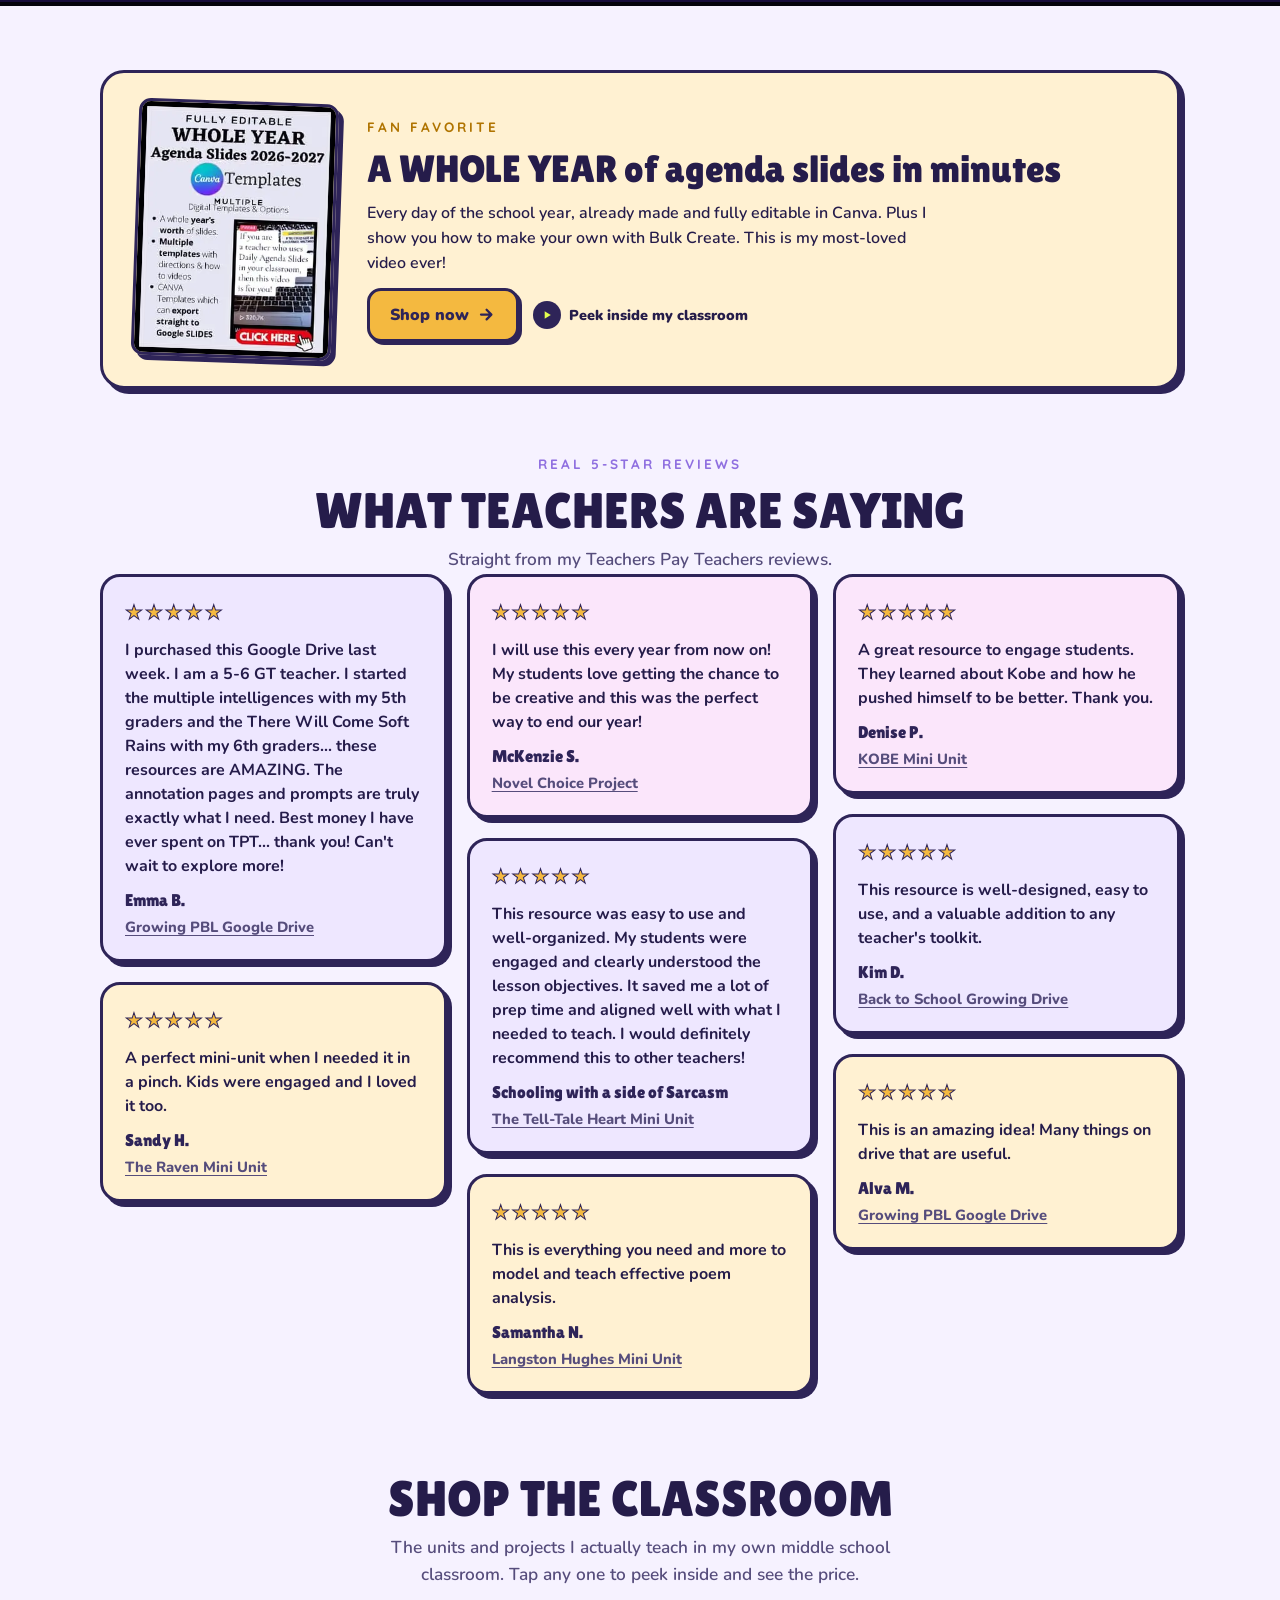
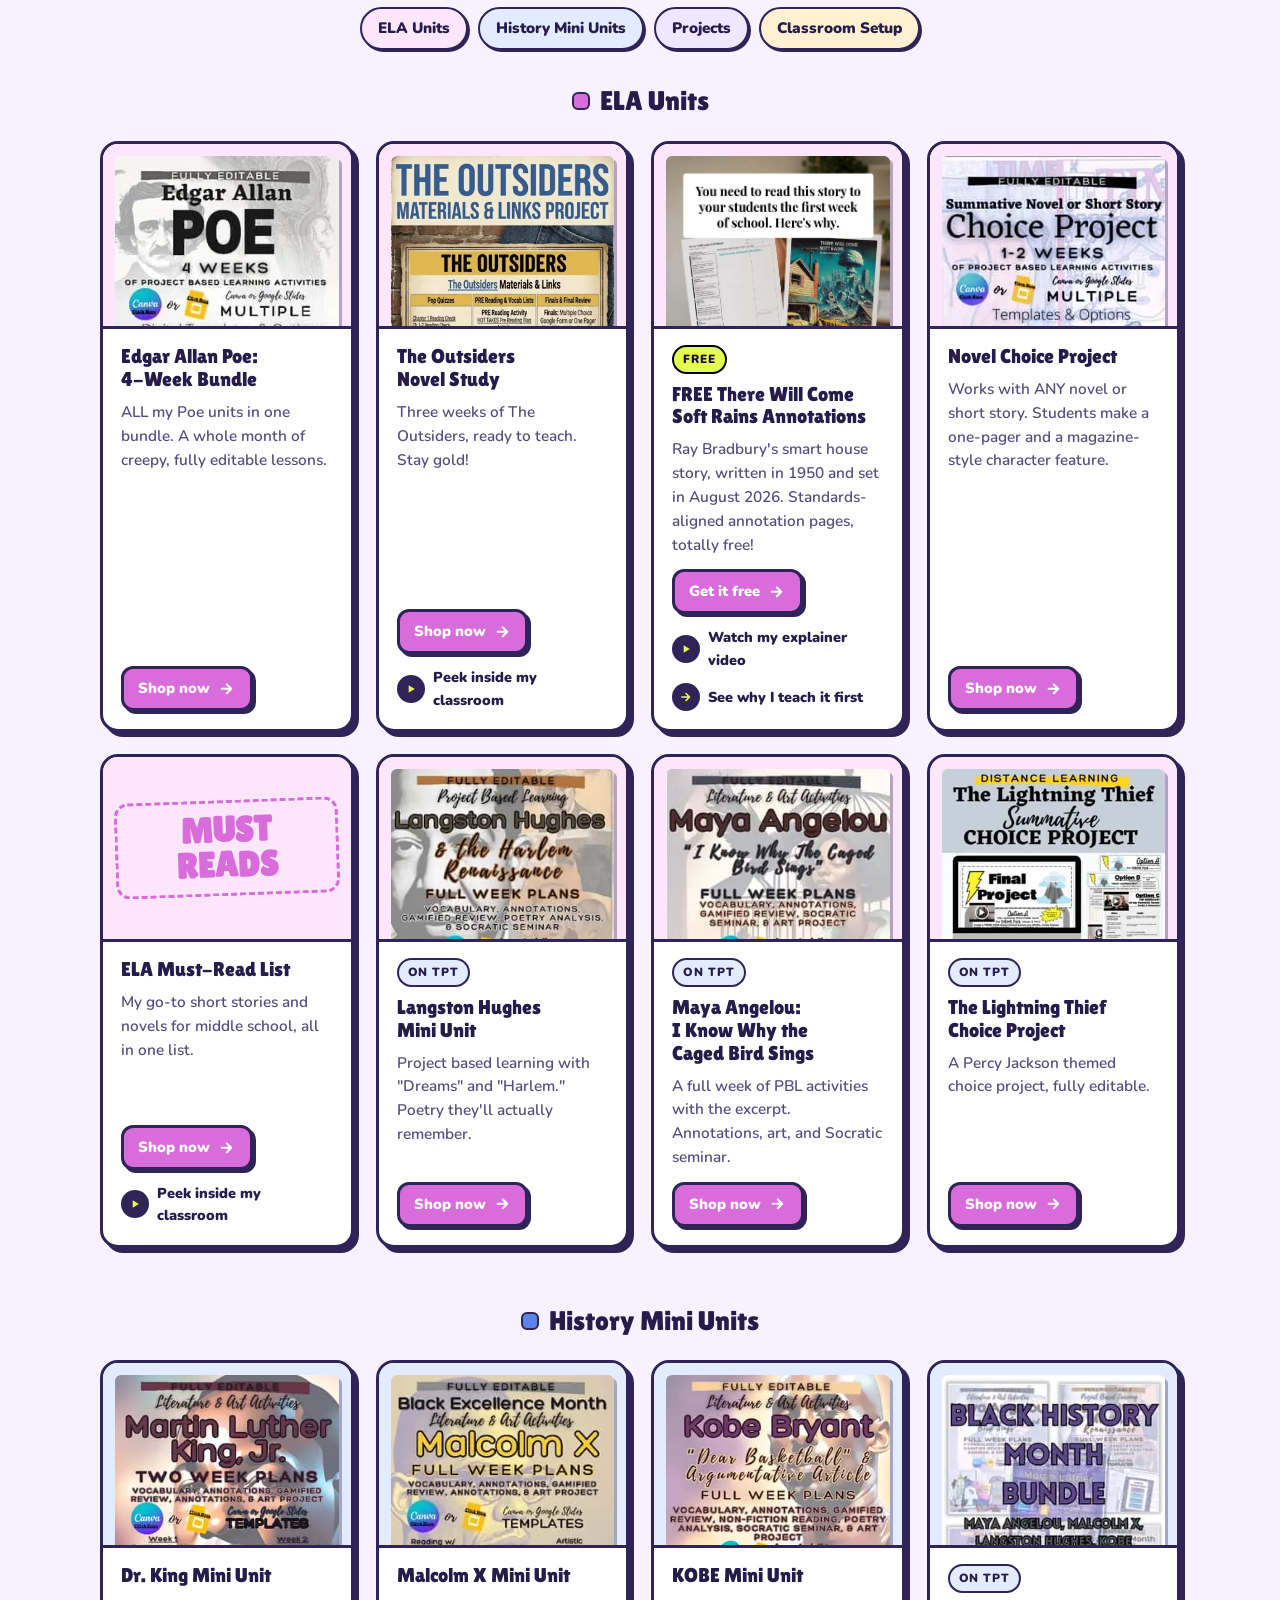
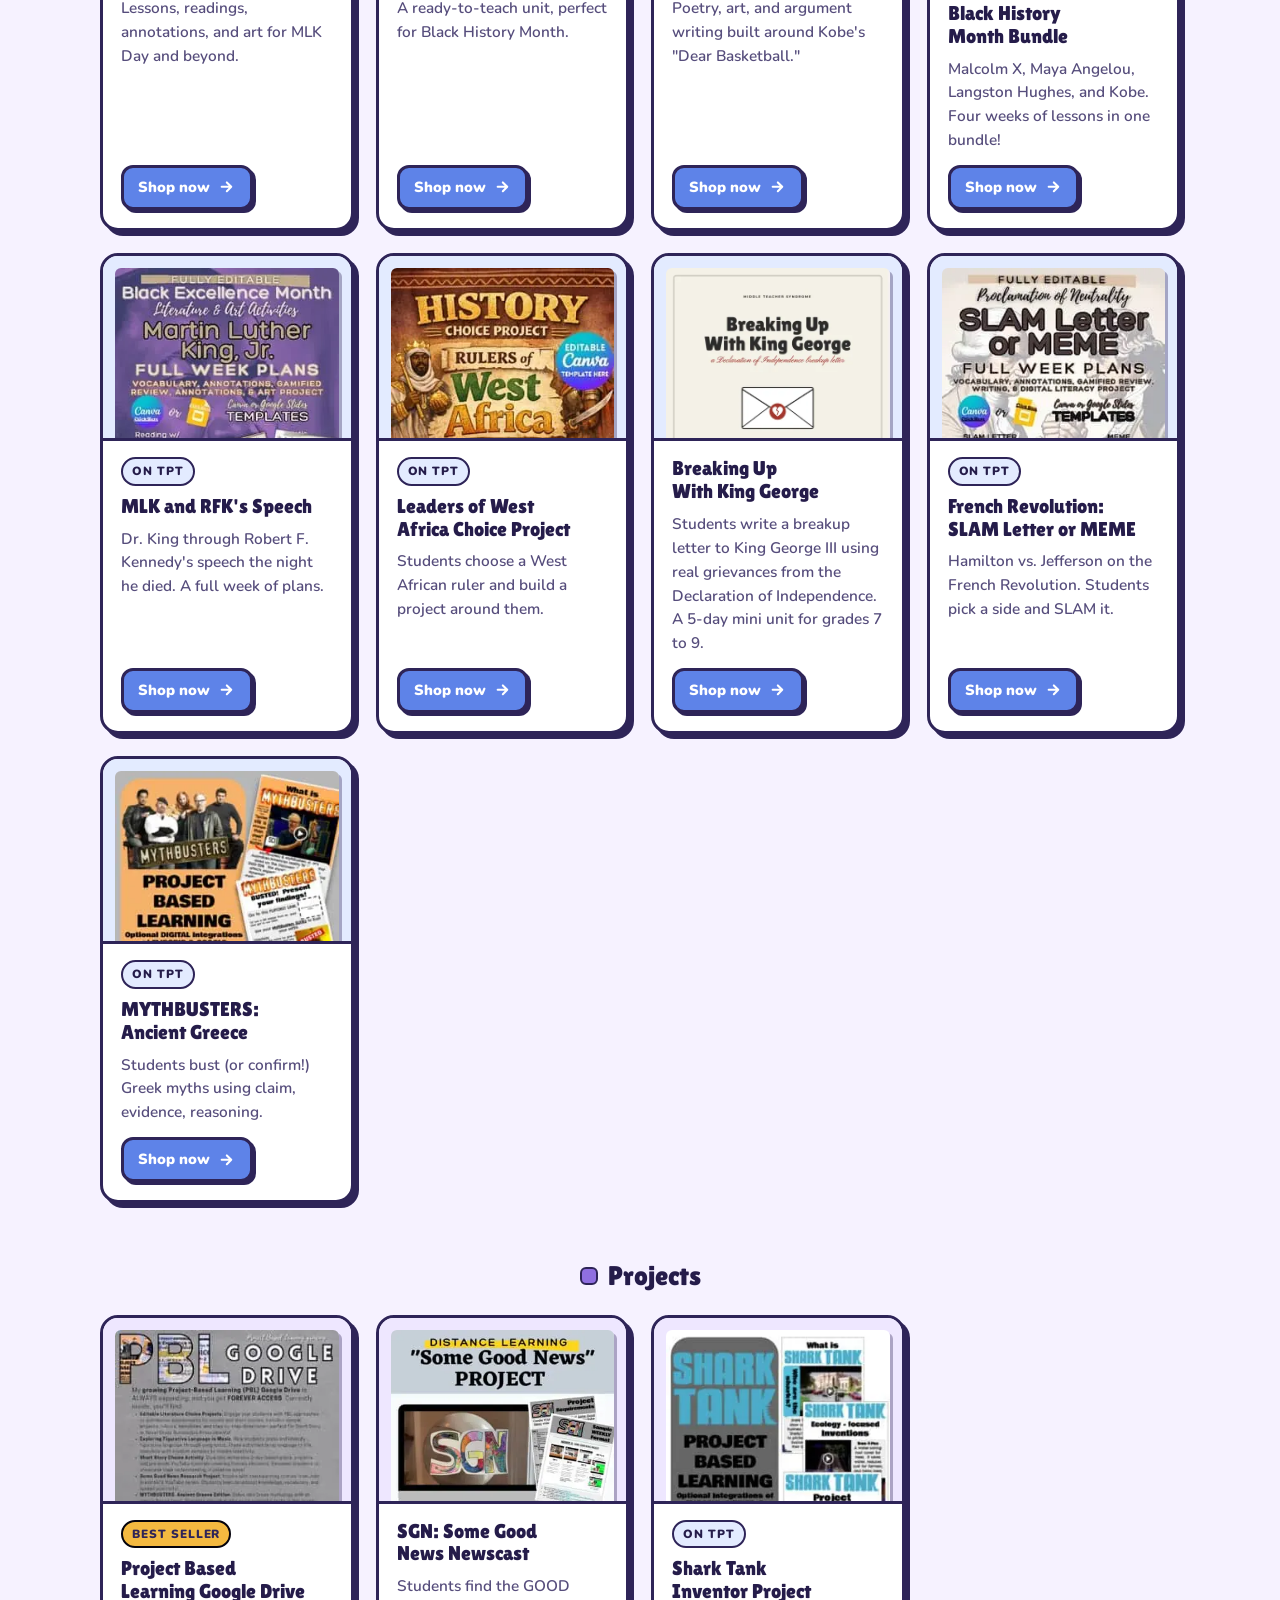
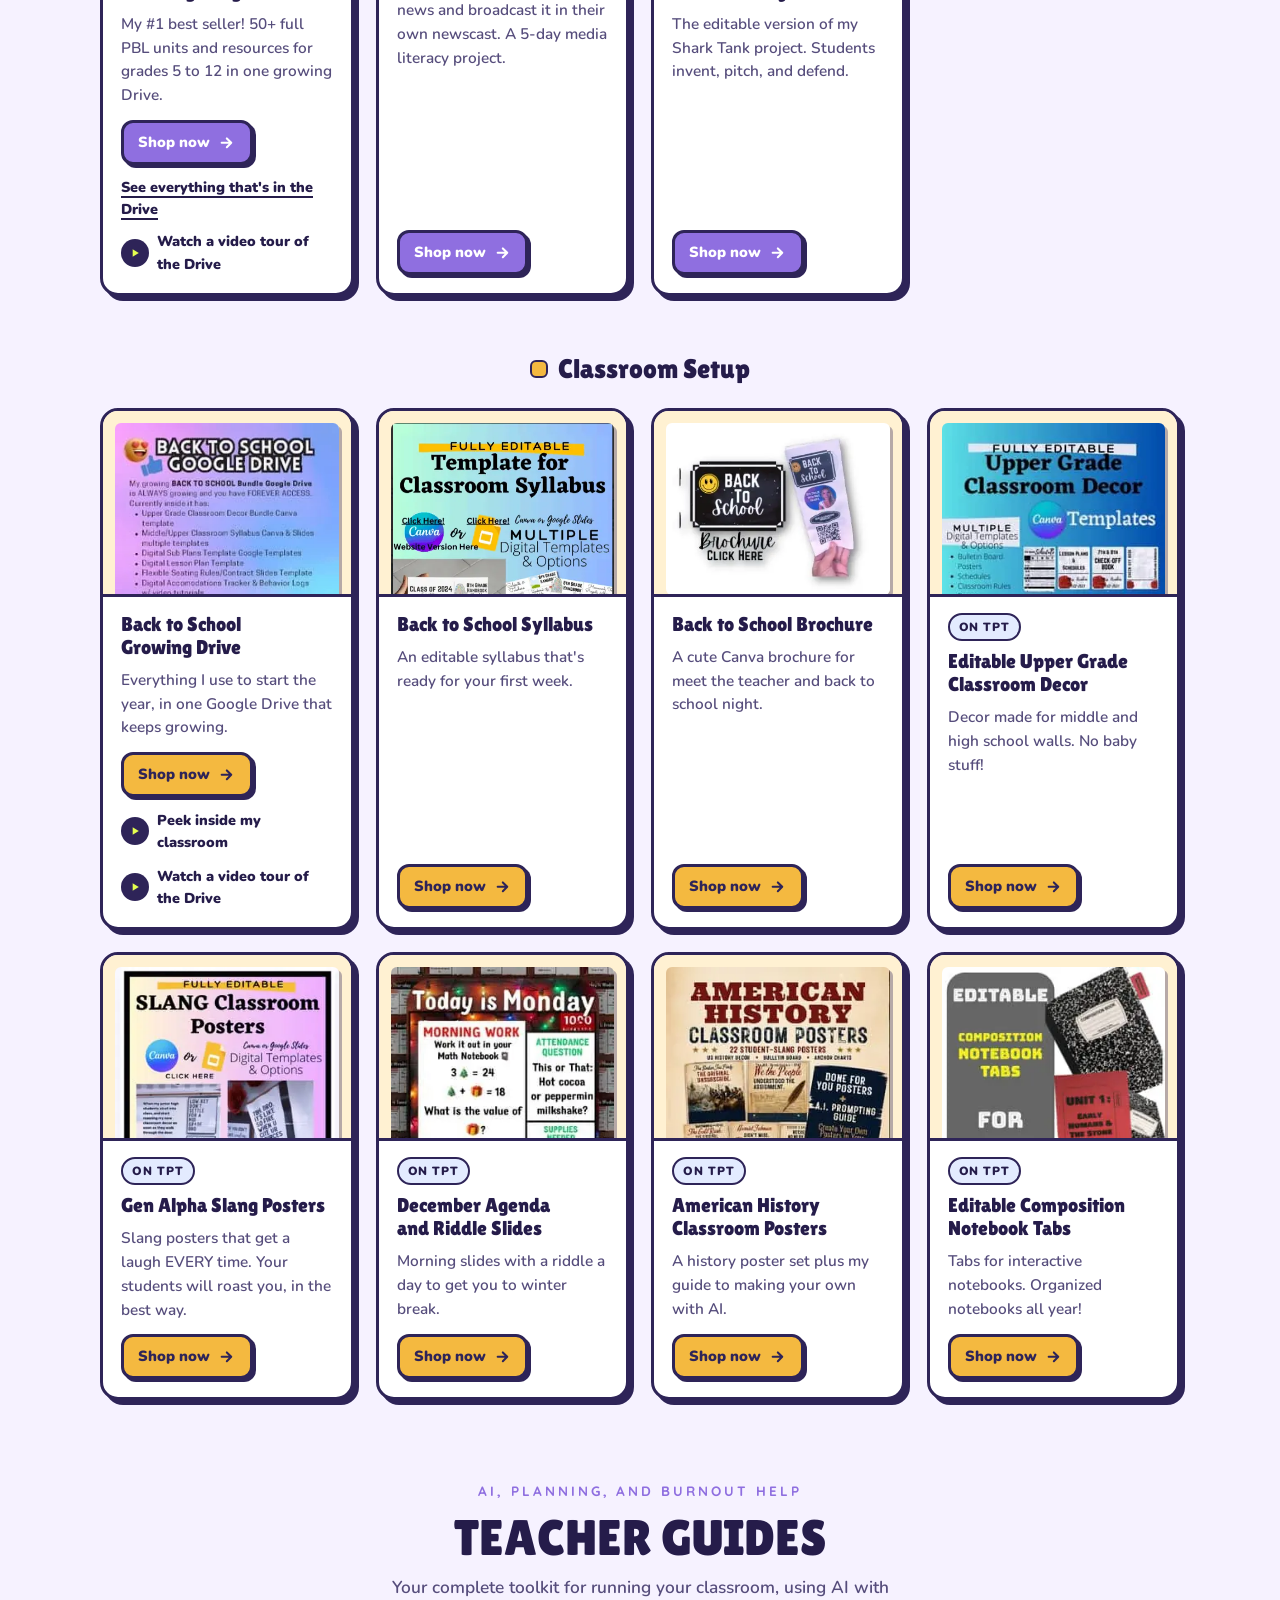
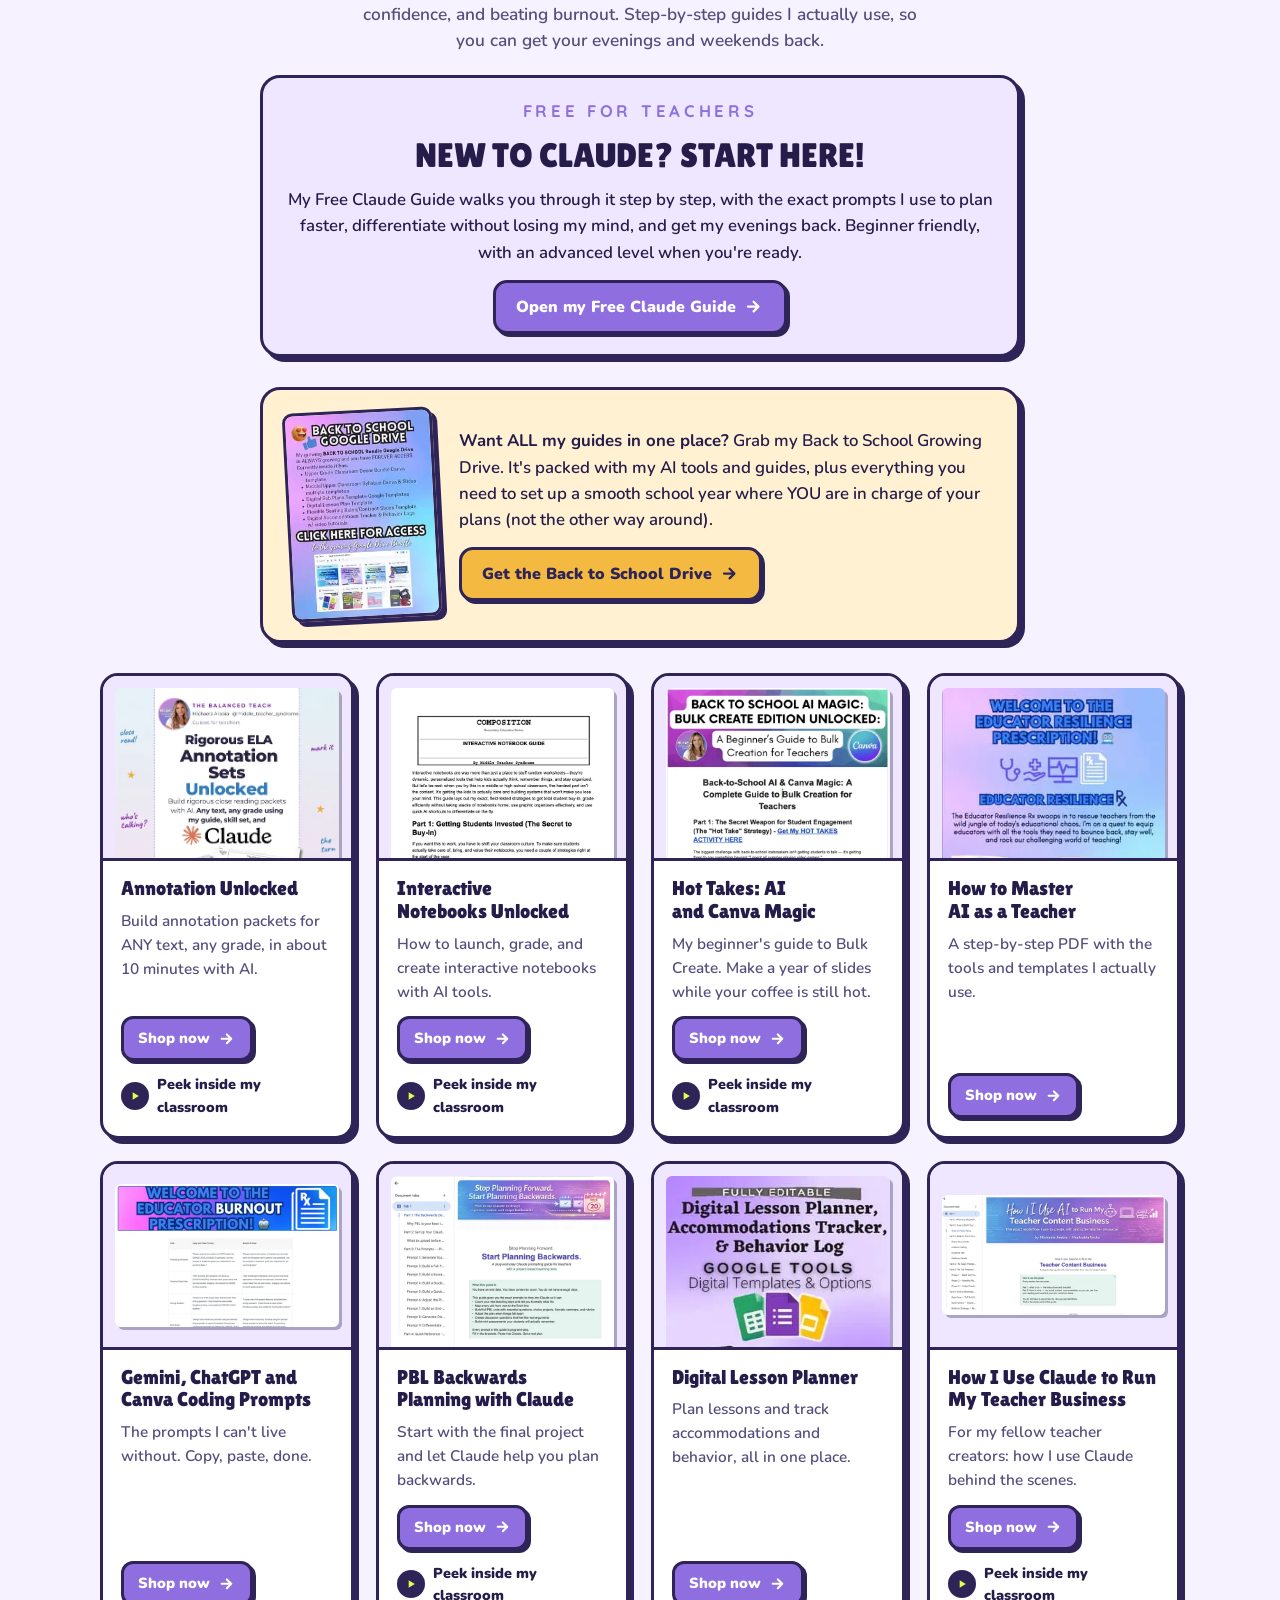
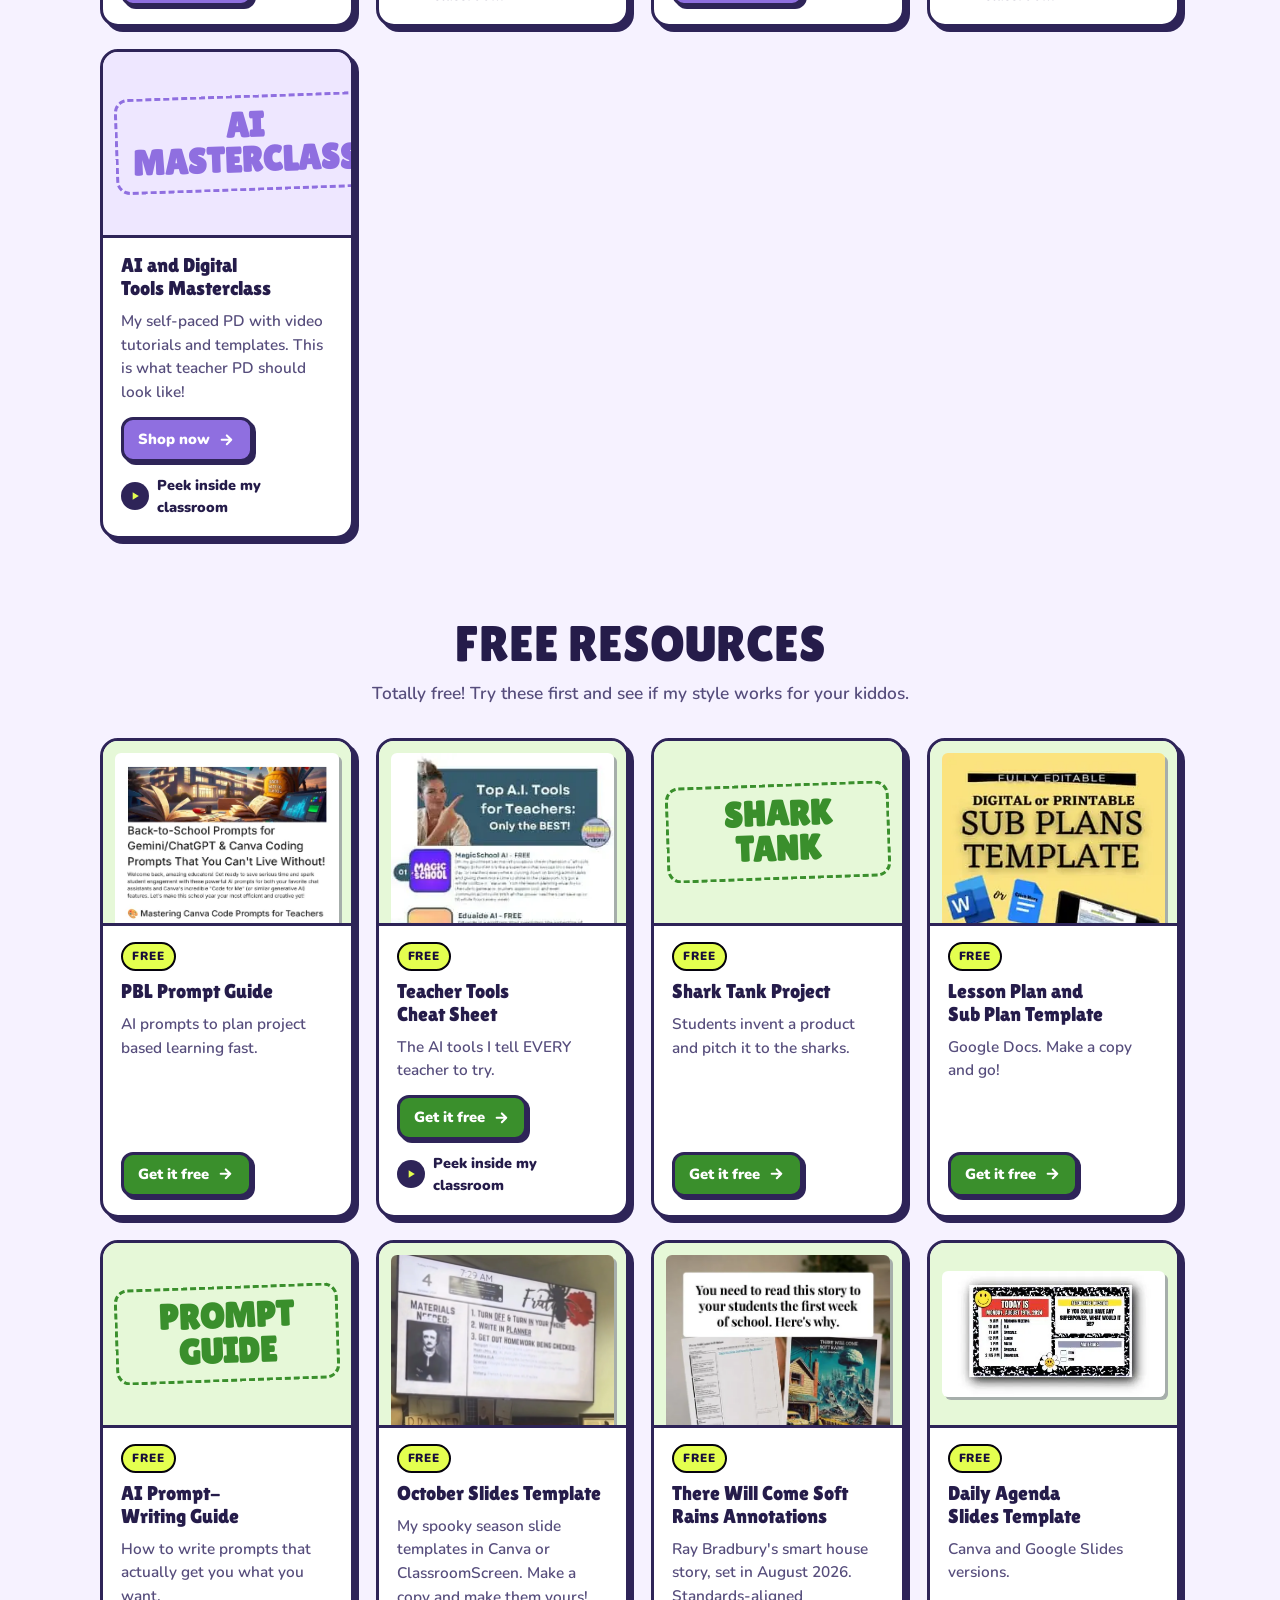
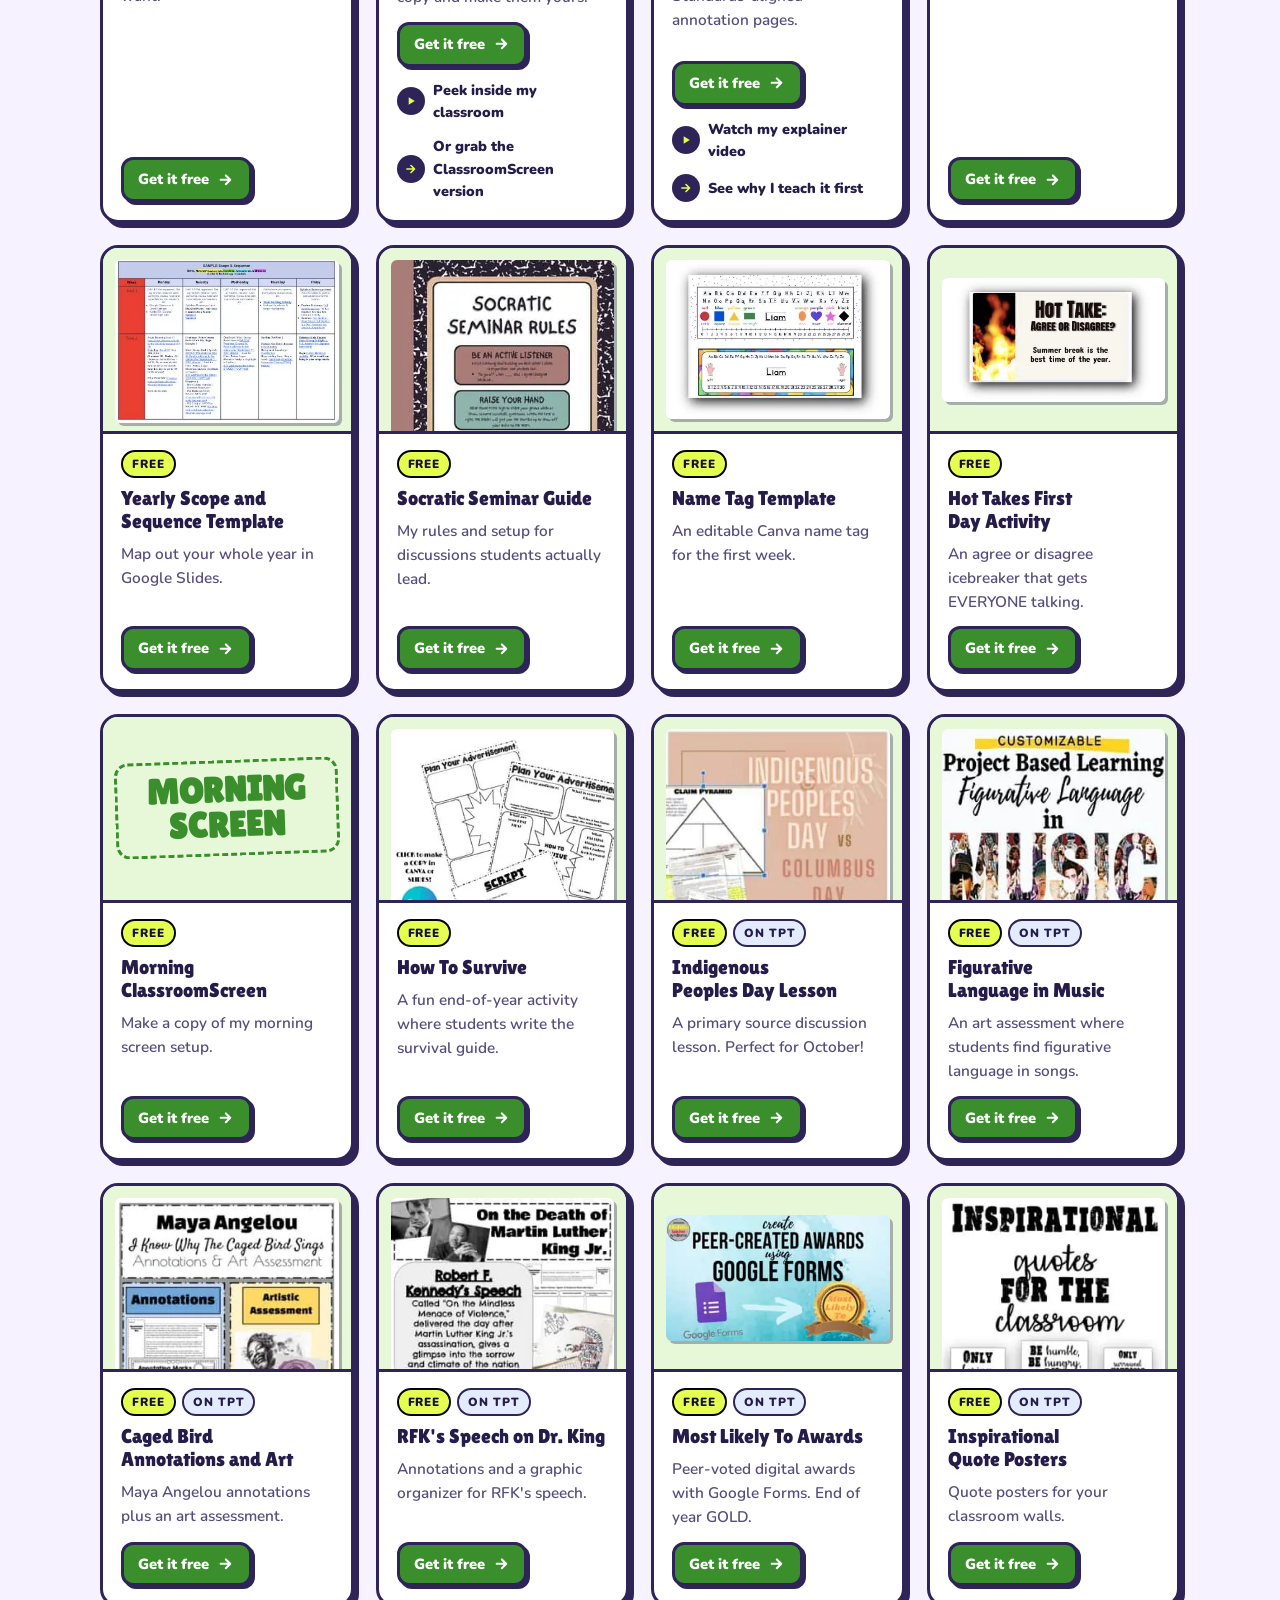
==== commit d8bb74c2: "Reviews: link Tell-Tale Heart review to the ThriveCart mini unit Co-Authored-By: Claude Opus 5.5 <no" ====
--- a/index.html
+++ b/index.html
@@ -727,7 +727,7 @@
 
   <section class="wrap reviews-wrap hide-on-search" id="reviews" aria-labelledby="rev-h">
     <div class="block-head"><p class="eyebrow">Real 5-star reviews</p><h2 id="rev-h" class="section-title">What teachers are saying</h2><p class="block-sub">Straight from my Teachers Pay Teachers reviews.</p></div>
-    <div class="reviews"><figure class="review"><div class="stars" aria-label="5 out of 5 stars">&#9733;&#9733;&#9733;&#9733;&#9733;</div><blockquote>I purchased this Google Drive last week. I am a 5-6 GT teacher. I started the multiple intelligences with my 5th graders and the There Will Come Soft Rains with my 6th graders... these resources are AMAZING. The annotation pages and prompts are truly exactly what I need. Best money I have ever spent on TPT... thank you! Can&#x27;t wait to explore more!</blockquote><figcaption><b>Emma B.</b><span><a class="review-prod" href="https://mrsarabiarocks.thrivecart.com/pbl-growing-drive/" target="_blank" rel="noopener">Growing PBL Google Drive</a></span></figcaption></figure><figure class="review"><div class="stars" aria-label="5 out of 5 stars">&#9733;&#9733;&#9733;&#9733;&#9733;</div><blockquote>A perfect mini-unit when I needed it in a pinch. Kids were engaged and I loved it too.</blockquote><figcaption><b>Sandy H.</b><span><a class="review-prod" href="https://mrsarabiarocks.thrivecart.com/edgar-allan-poe-the-raven-mini-unit/" target="_blank" rel="noopener">The Raven Mini Unit</a></span></figcaption></figure><figure class="review"><div class="stars" aria-label="5 out of 5 stars">&#9733;&#9733;&#9733;&#9733;&#9733;</div><blockquote>I will use this every year from now on! My students love getting the chance to be creative and this was the perfect way to end our year!</blockquote><figcaption><b>McKenzie S.</b><span><a class="review-prod" href="https://mrsarabiarocks.thrivecart.com/novel-choice-project-1-pager--character-feature/" target="_blank" rel="noopener">Novel Choice Project</a></span></figcaption></figure><figure class="review"><div class="stars" aria-label="5 out of 5 stars">&#9733;&#9733;&#9733;&#9733;&#9733;</div><blockquote>This resource was easy to use and well-organized. My students were engaged and clearly understood the lesson objectives. It saved me a lot of prep time and aligned well with what I needed to teach. I would definitely recommend this to other teachers!</blockquote><figcaption><b>Schooling with a side of Sarcasm</b><span><span class="review-prod">Tell-Tale Heart Movie Premiere Poster</span></span></figcaption></figure><figure class="review"><div class="stars" aria-label="5 out of 5 stars">&#9733;&#9733;&#9733;&#9733;&#9733;</div><blockquote>This is everything you need and more to model and teach effective poem analysis.</blockquote><figcaption><b>Samantha N.</b><span><a class="review-prod" href="https://www.teacherspayteachers.com/Product/Langston-Hughes-Mini-Unit-Project-Based-Learning-in-Poetry-Dreams-Harlem-11022227" target="_blank" rel="noopener">Langston Hughes Mini Unit</a></span></figcaption></figure><figure class="review"><div class="stars" aria-label="5 out of 5 stars">&#9733;&#9733;&#9733;&#9733;&#9733;</div><blockquote>A great resource to engage students. They learned about Kobe and how he pushed himself to be better. Thank you.</blockquote><figcaption><b>Denise P.</b><span><a class="review-prod" href="https://mrsarabiarocks.thrivecart.com/kobe-mini-unit/" target="_blank" rel="noopener">KOBE Mini Unit</a></span></figcaption></figure><figure class="review"><div class="stars" aria-label="5 out of 5 stars">&#9733;&#9733;&#9733;&#9733;&#9733;</div><blockquote>This resource is well-designed, easy to use, and a valuable addition to any teacher&#x27;s toolkit.</blockquote><figcaption><b>Kim D.</b><span><a class="review-prod" href="https://mrsarabiarocks.thrivecart.com/back-to-school-growing-drive/" target="_blank" rel="noopener">Back to School Growing Drive</a></span></figcaption></figure><figure class="review"><div class="stars" aria-label="5 out of 5 stars">&#9733;&#9733;&#9733;&#9733;&#9733;</div><blockquote>This is an amazing idea! Many things on drive that are useful.</blockquote><figcaption><b>Alva M.</b><span><a class="review-prod" href="https://mrsarabiarocks.thrivecart.com/pbl-growing-drive/" target="_blank" rel="noopener">Growing PBL Google Drive</a></span></figcaption></figure></div>
+    <div class="reviews"><figure class="review"><div class="stars" aria-label="5 out of 5 stars">&#9733;&#9733;&#9733;&#9733;&#9733;</div><blockquote>I purchased this Google Drive last week. I am a 5-6 GT teacher. I started the multiple intelligences with my 5th graders and the There Will Come Soft Rains with my 6th graders... these resources are AMAZING. The annotation pages and prompts are truly exactly what I need. Best money I have ever spent on TPT... thank you! Can&#x27;t wait to explore more!</blockquote><figcaption><b>Emma B.</b><span><a class="review-prod" href="https://mrsarabiarocks.thrivecart.com/pbl-growing-drive/" target="_blank" rel="noopener">Growing PBL Google Drive</a></span></figcaption></figure><figure class="review"><div class="stars" aria-label="5 out of 5 stars">&#9733;&#9733;&#9733;&#9733;&#9733;</div><blockquote>A perfect mini-unit when I needed it in a pinch. Kids were engaged and I loved it too.</blockquote><figcaption><b>Sandy H.</b><span><a class="review-prod" href="https://mrsarabiarocks.thrivecart.com/edgar-allan-poe-the-raven-mini-unit/" target="_blank" rel="noopener">The Raven Mini Unit</a></span></figcaption></figure><figure class="review"><div class="stars" aria-label="5 out of 5 stars">&#9733;&#9733;&#9733;&#9733;&#9733;</div><blockquote>I will use this every year from now on! My students love getting the chance to be creative and this was the perfect way to end our year!</blockquote><figcaption><b>McKenzie S.</b><span><a class="review-prod" href="https://mrsarabiarocks.thrivecart.com/novel-choice-project-1-pager--character-feature/" target="_blank" rel="noopener">Novel Choice Project</a></span></figcaption></figure><figure class="review"><div class="stars" aria-label="5 out of 5 stars">&#9733;&#9733;&#9733;&#9733;&#9733;</div><blockquote>This resource was easy to use and well-organized. My students were engaged and clearly understood the lesson objectives. It saved me a lot of prep time and aligned well with what I needed to teach. I would definitely recommend this to other teachers!</blockquote><figcaption><b>Schooling with a side of Sarcasm</b><span><a class="review-prod" href="https://mrsarabiarocks.thrivecart.com/poe-tell-tale-heart/" target="_blank" rel="noopener">The Tell-Tale Heart Mini Unit</a></span></figcaption></figure><figure class="review"><div class="stars" aria-label="5 out of 5 stars">&#9733;&#9733;&#9733;&#9733;&#9733;</div><blockquote>This is everything you need and more to model and teach effective poem analysis.</blockquote><figcaption><b>Samantha N.</b><span><a class="review-prod" href="https://www.teacherspayteachers.com/Product/Langston-Hughes-Mini-Unit-Project-Based-Learning-in-Poetry-Dreams-Harlem-11022227" target="_blank" rel="noopener">Langston Hughes Mini Unit</a></span></figcaption></figure><figure class="review"><div class="stars" aria-label="5 out of 5 stars">&#9733;&#9733;&#9733;&#9733;&#9733;</div><blockquote>A great resource to engage students. They learned about Kobe and how he pushed himself to be better. Thank you.</blockquote><figcaption><b>Denise P.</b><span><a class="review-prod" href="https://mrsarabiarocks.thrivecart.com/kobe-mini-unit/" target="_blank" rel="noopener">KOBE Mini Unit</a></span></figcaption></figure><figure class="review"><div class="stars" aria-label="5 out of 5 stars">&#9733;&#9733;&#9733;&#9733;&#9733;</div><blockquote>This resource is well-designed, easy to use, and a valuable addition to any teacher&#x27;s toolkit.</blockquote><figcaption><b>Kim D.</b><span><a class="review-prod" href="https://mrsarabiarocks.thrivecart.com/back-to-school-growing-drive/" target="_blank" rel="noopener">Back to School Growing Drive</a></span></figcaption></figure><figure class="review"><div class="stars" aria-label="5 out of 5 stars">&#9733;&#9733;&#9733;&#9733;&#9733;</div><blockquote>This is an amazing idea! Many things on drive that are useful.</blockquote><figcaption><b>Alva M.</b><span><a class="review-prod" href="https://mrsarabiarocks.thrivecart.com/pbl-growing-drive/" target="_blank" rel="noopener">Growing PBL Google Drive</a></span></figcaption></figure></div>
   </section>
 
   <section class="wrap block search-zone" id="shop" aria-labelledby="shop-h">
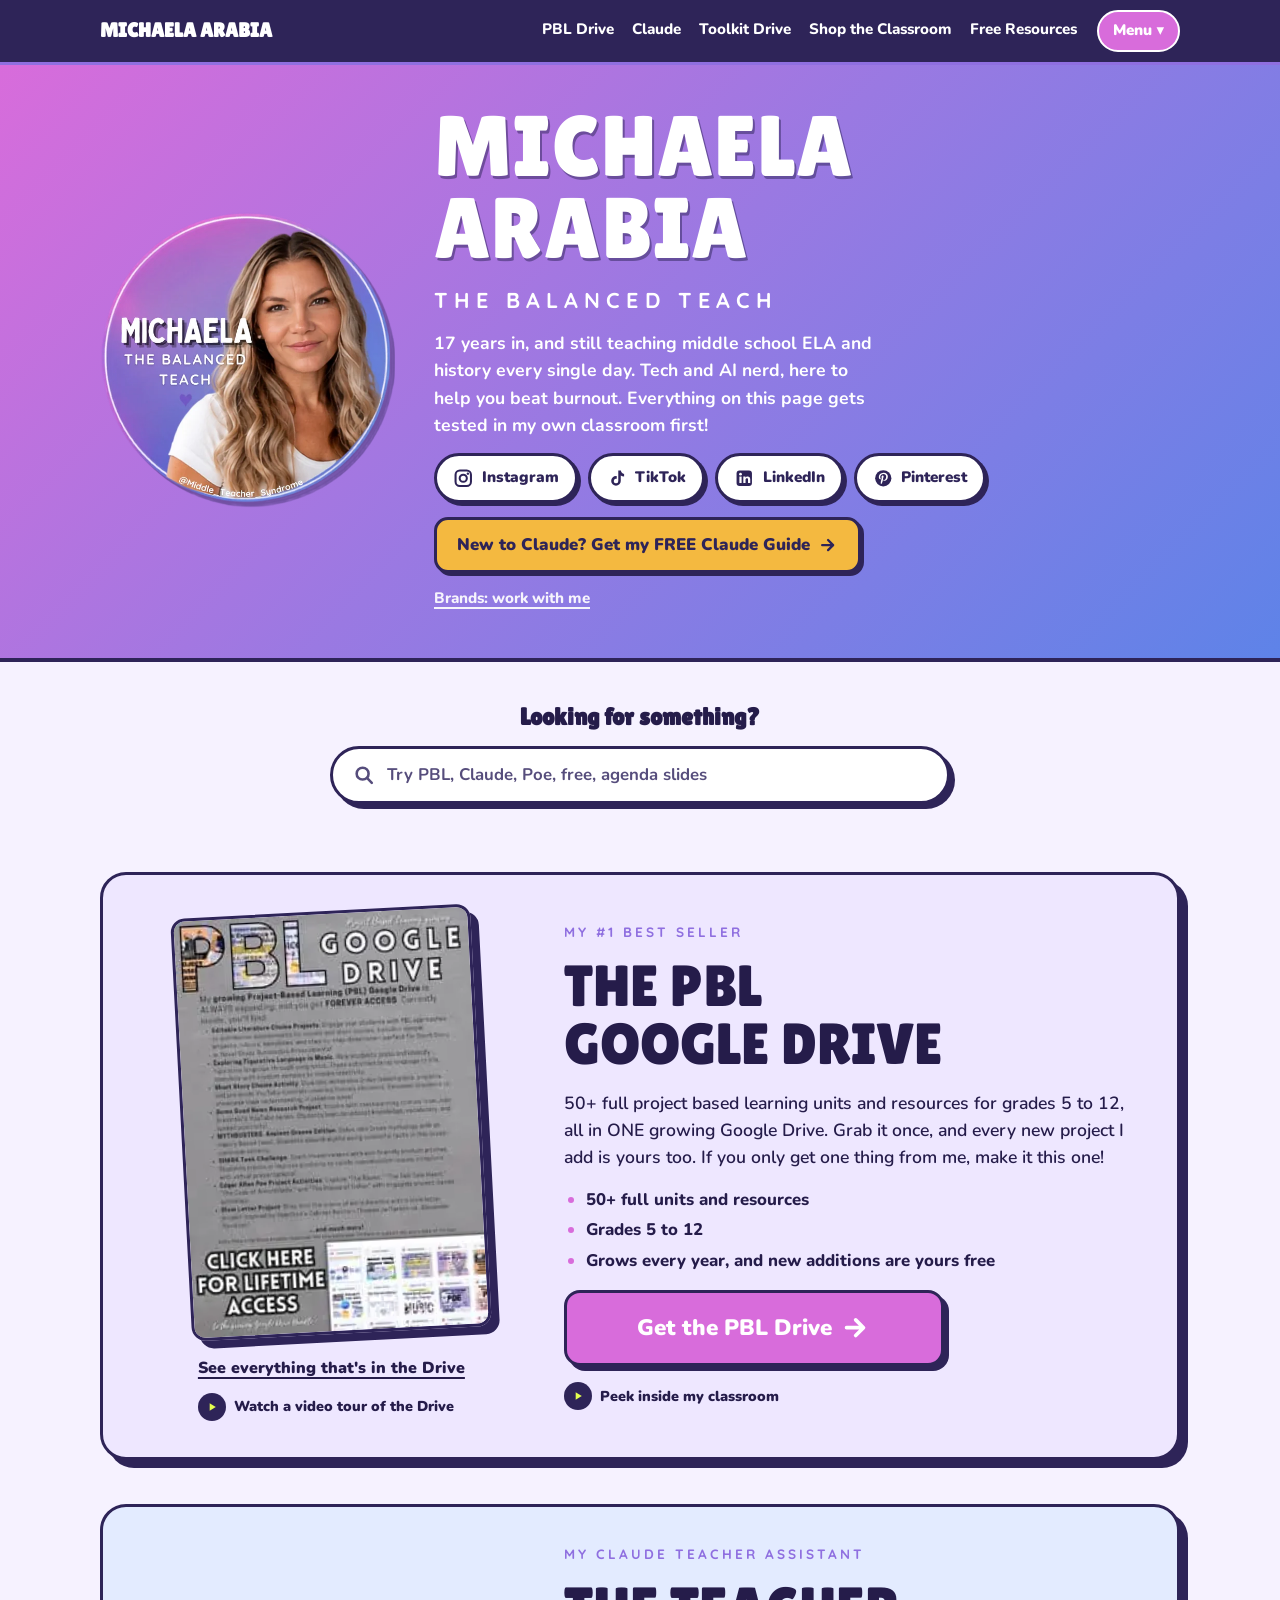
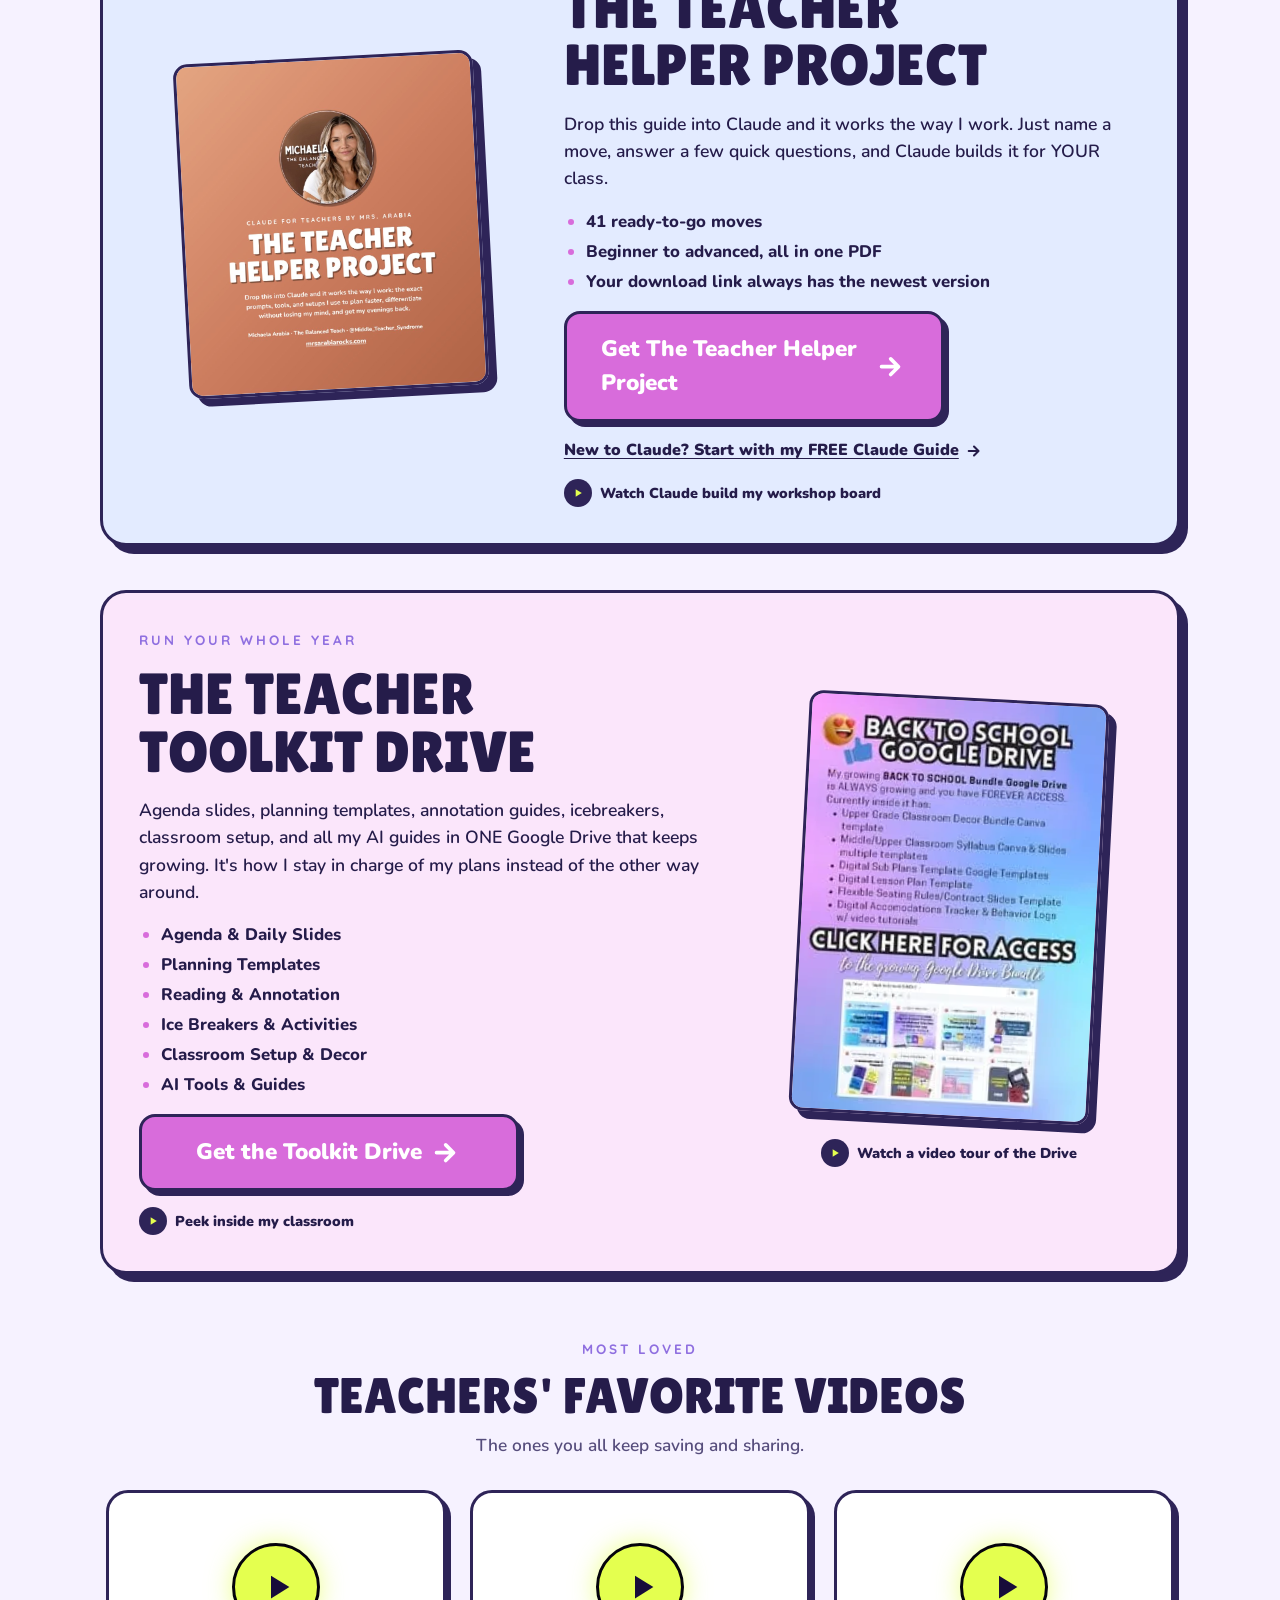
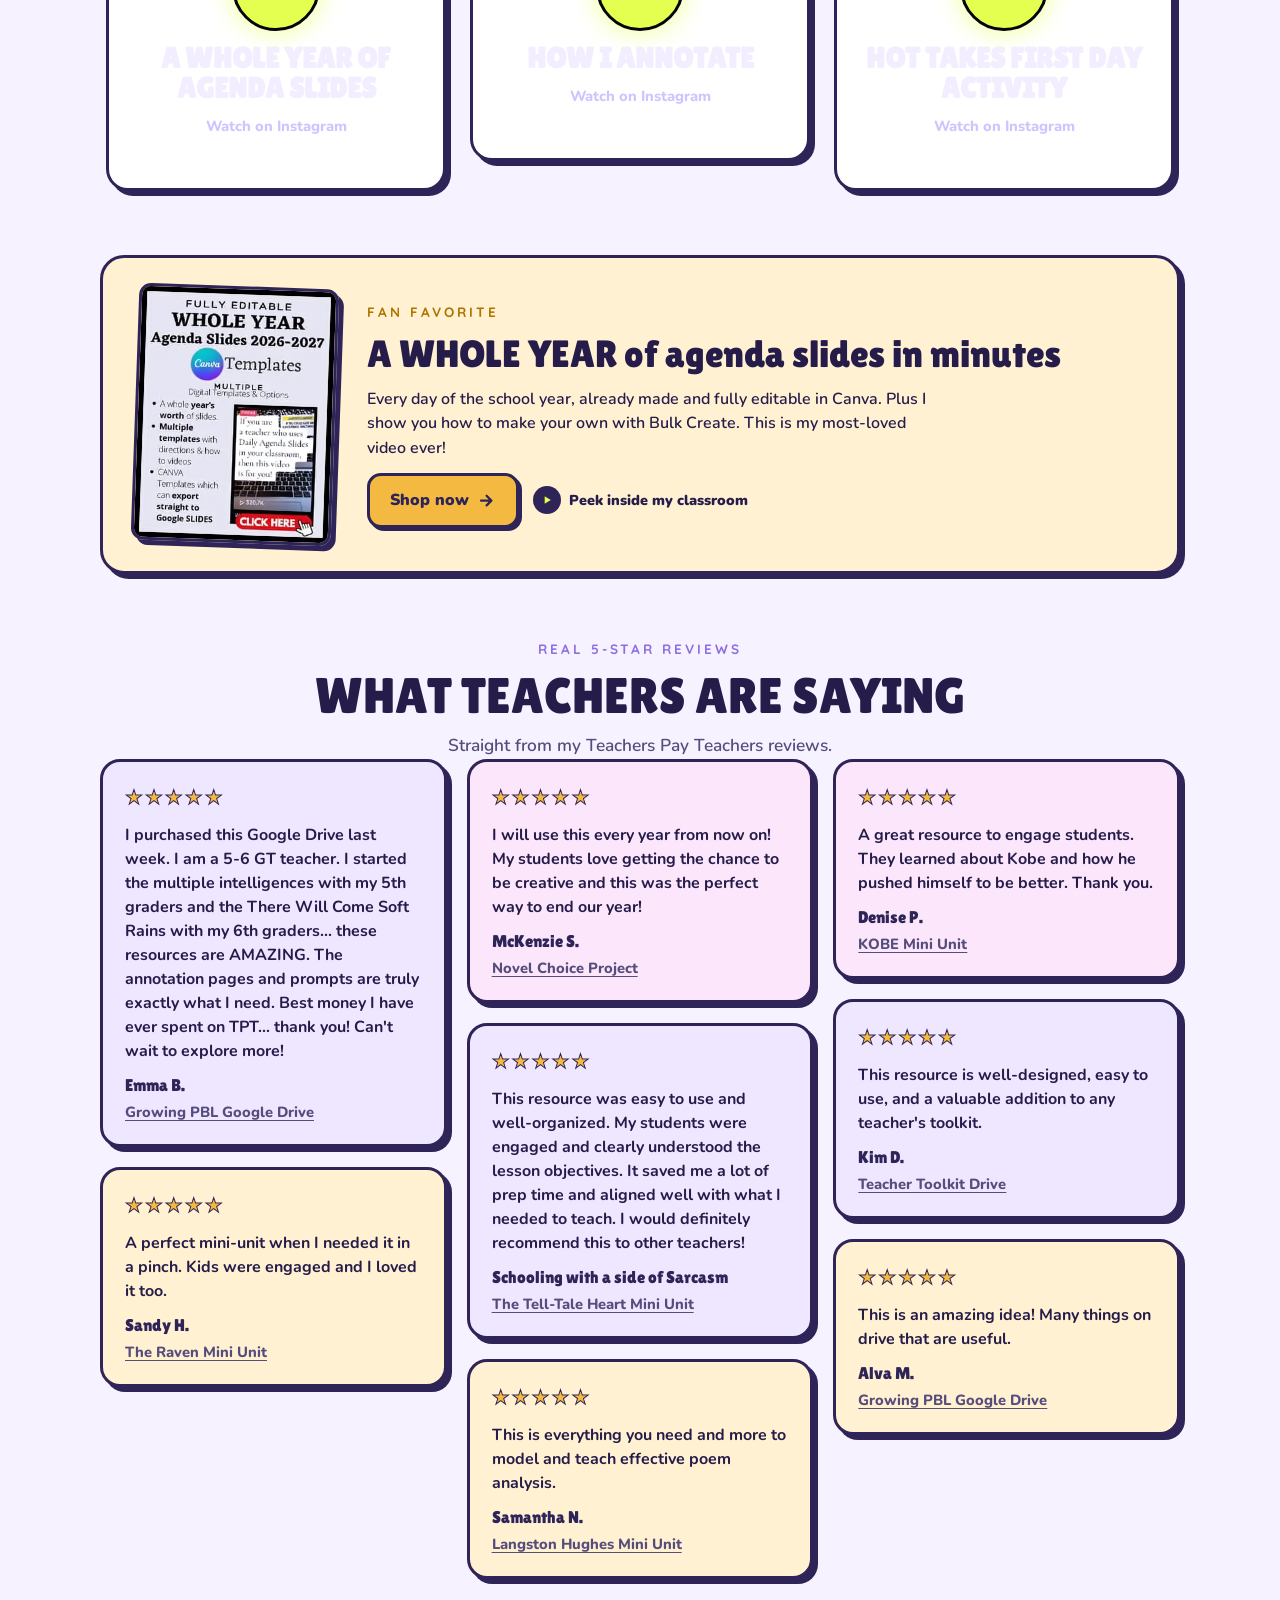
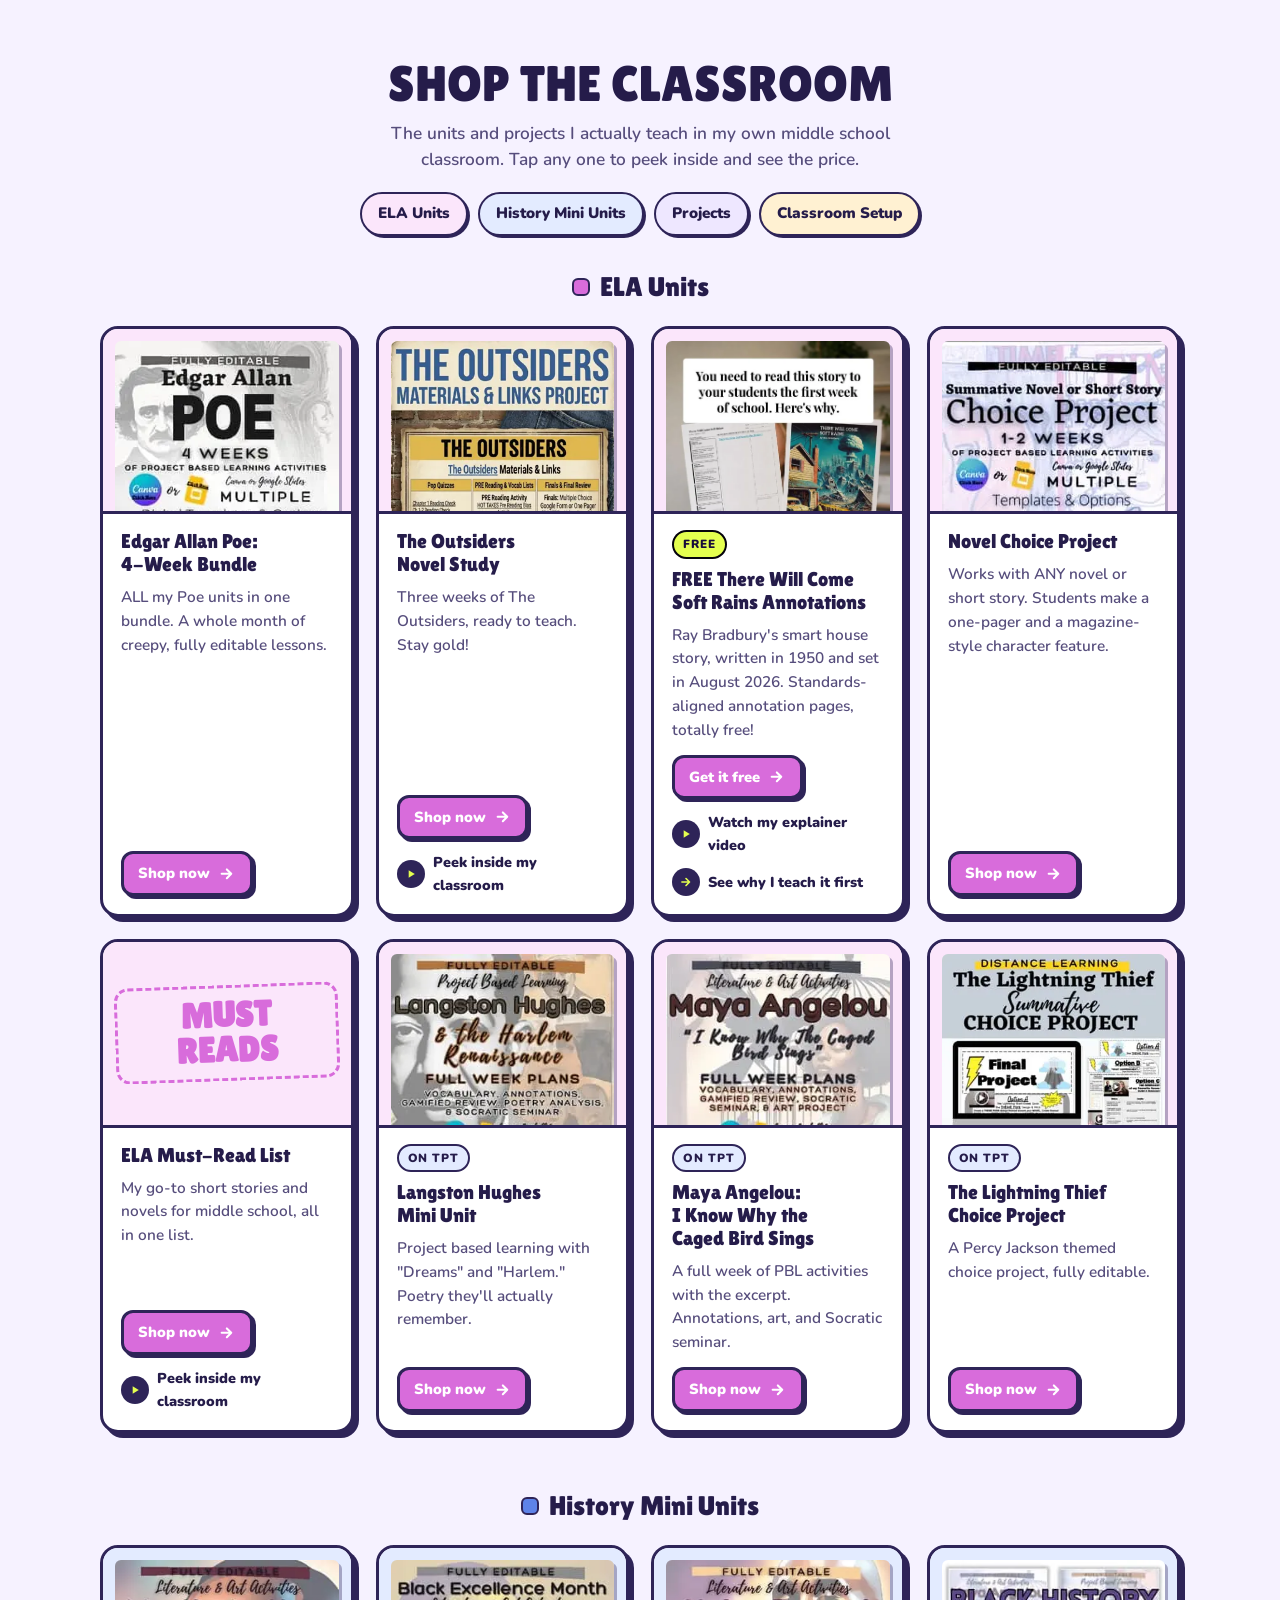
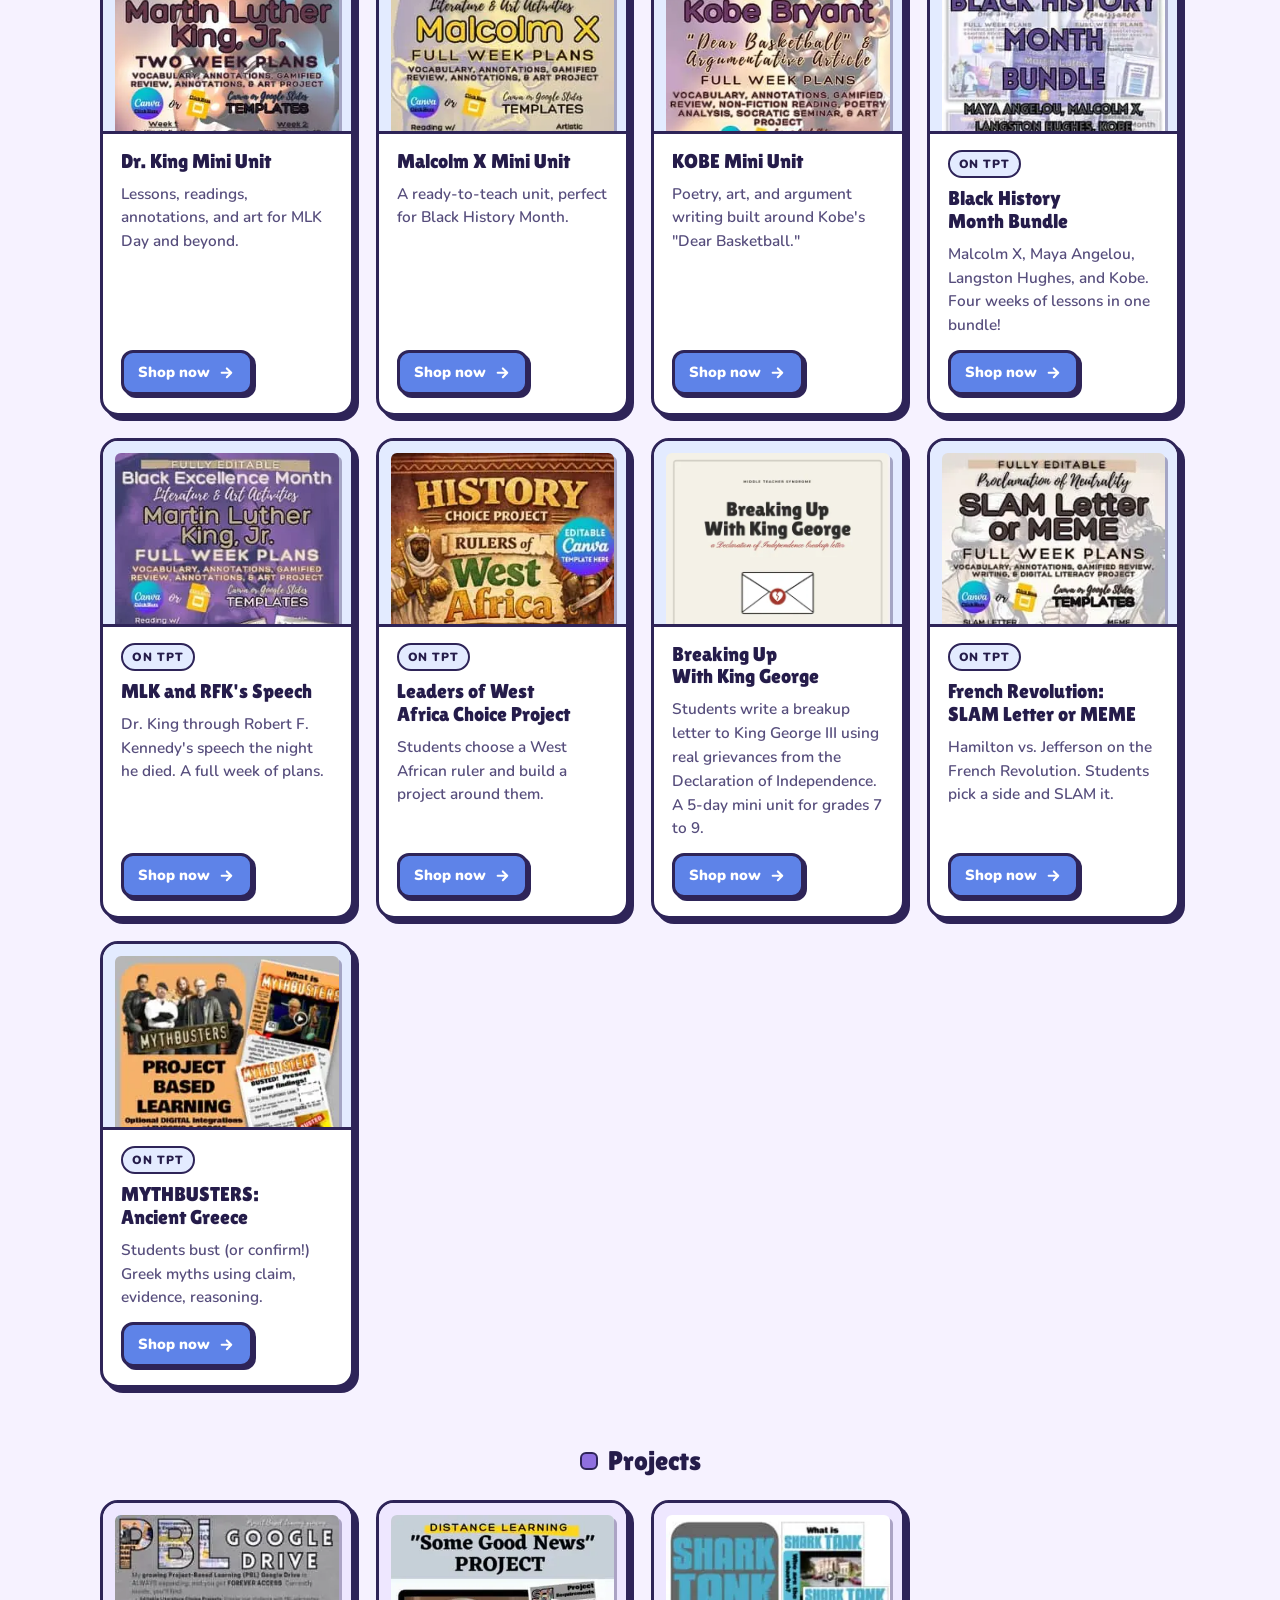
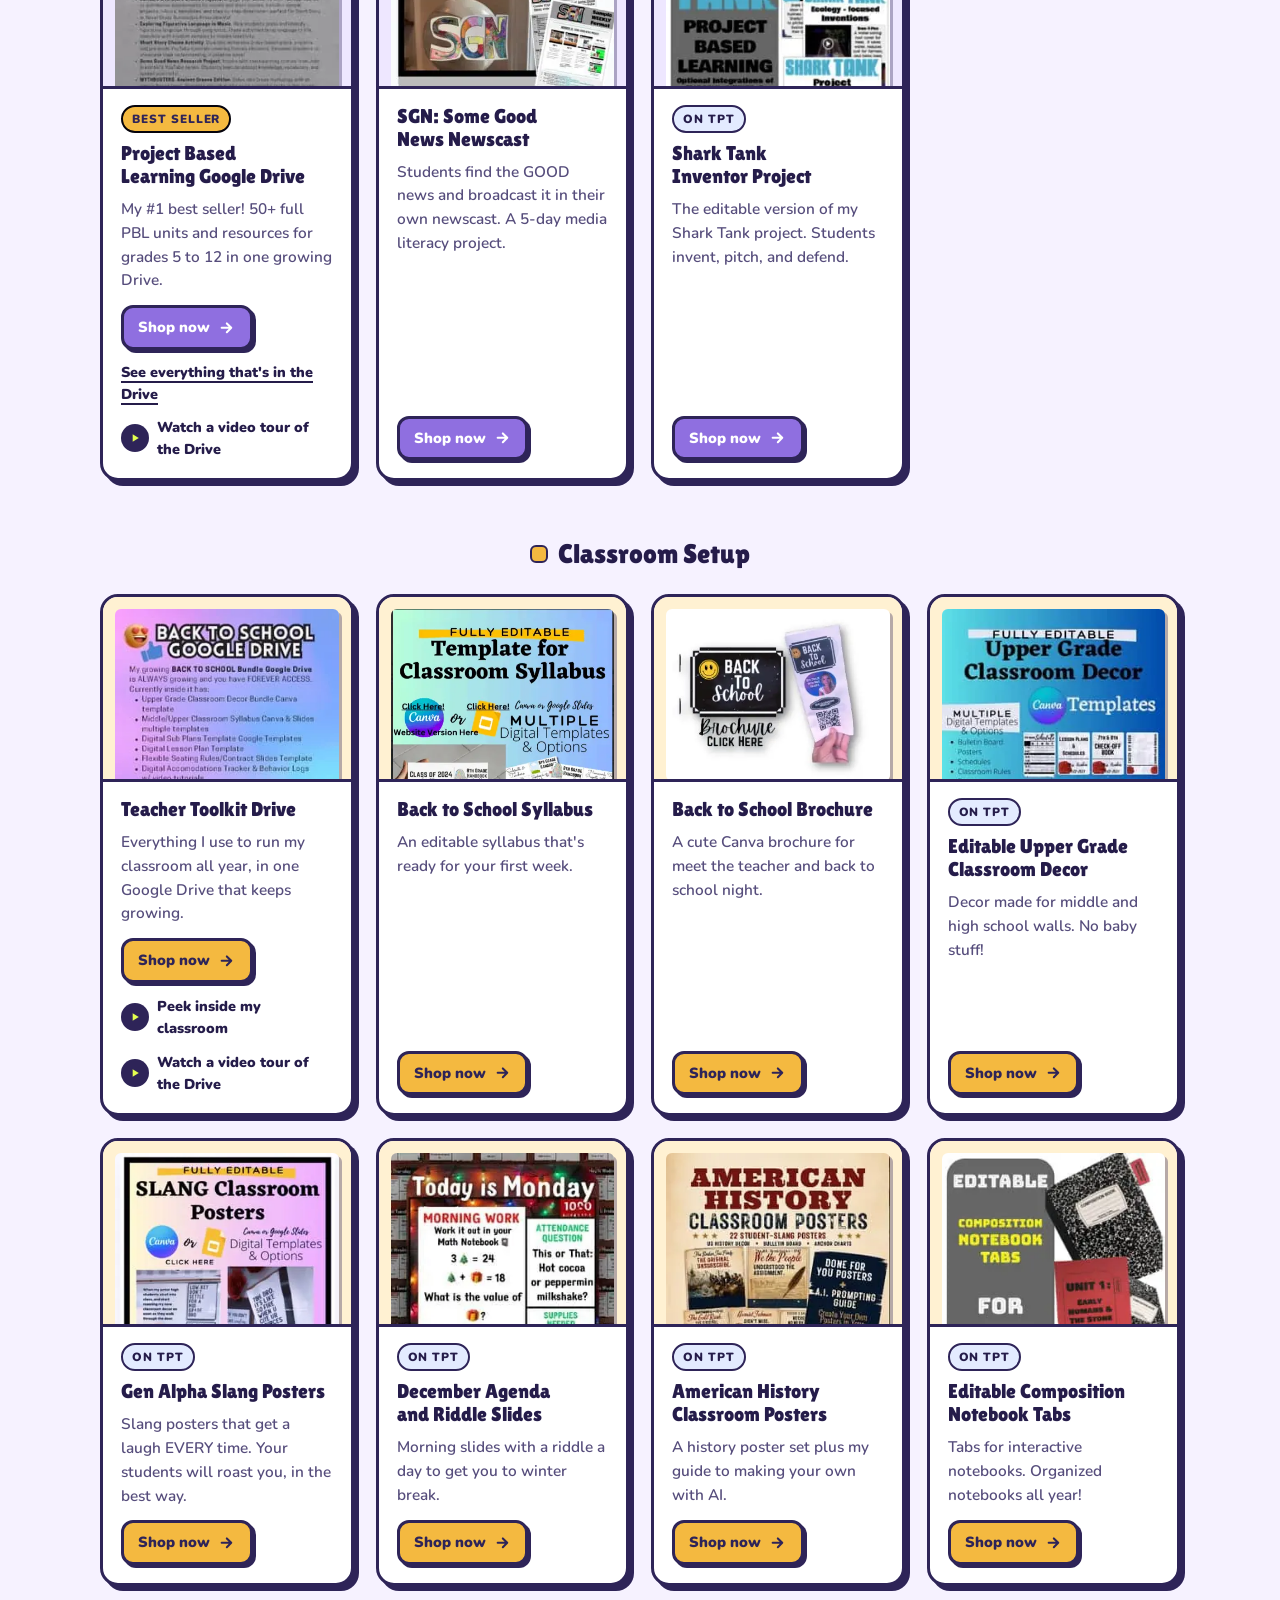
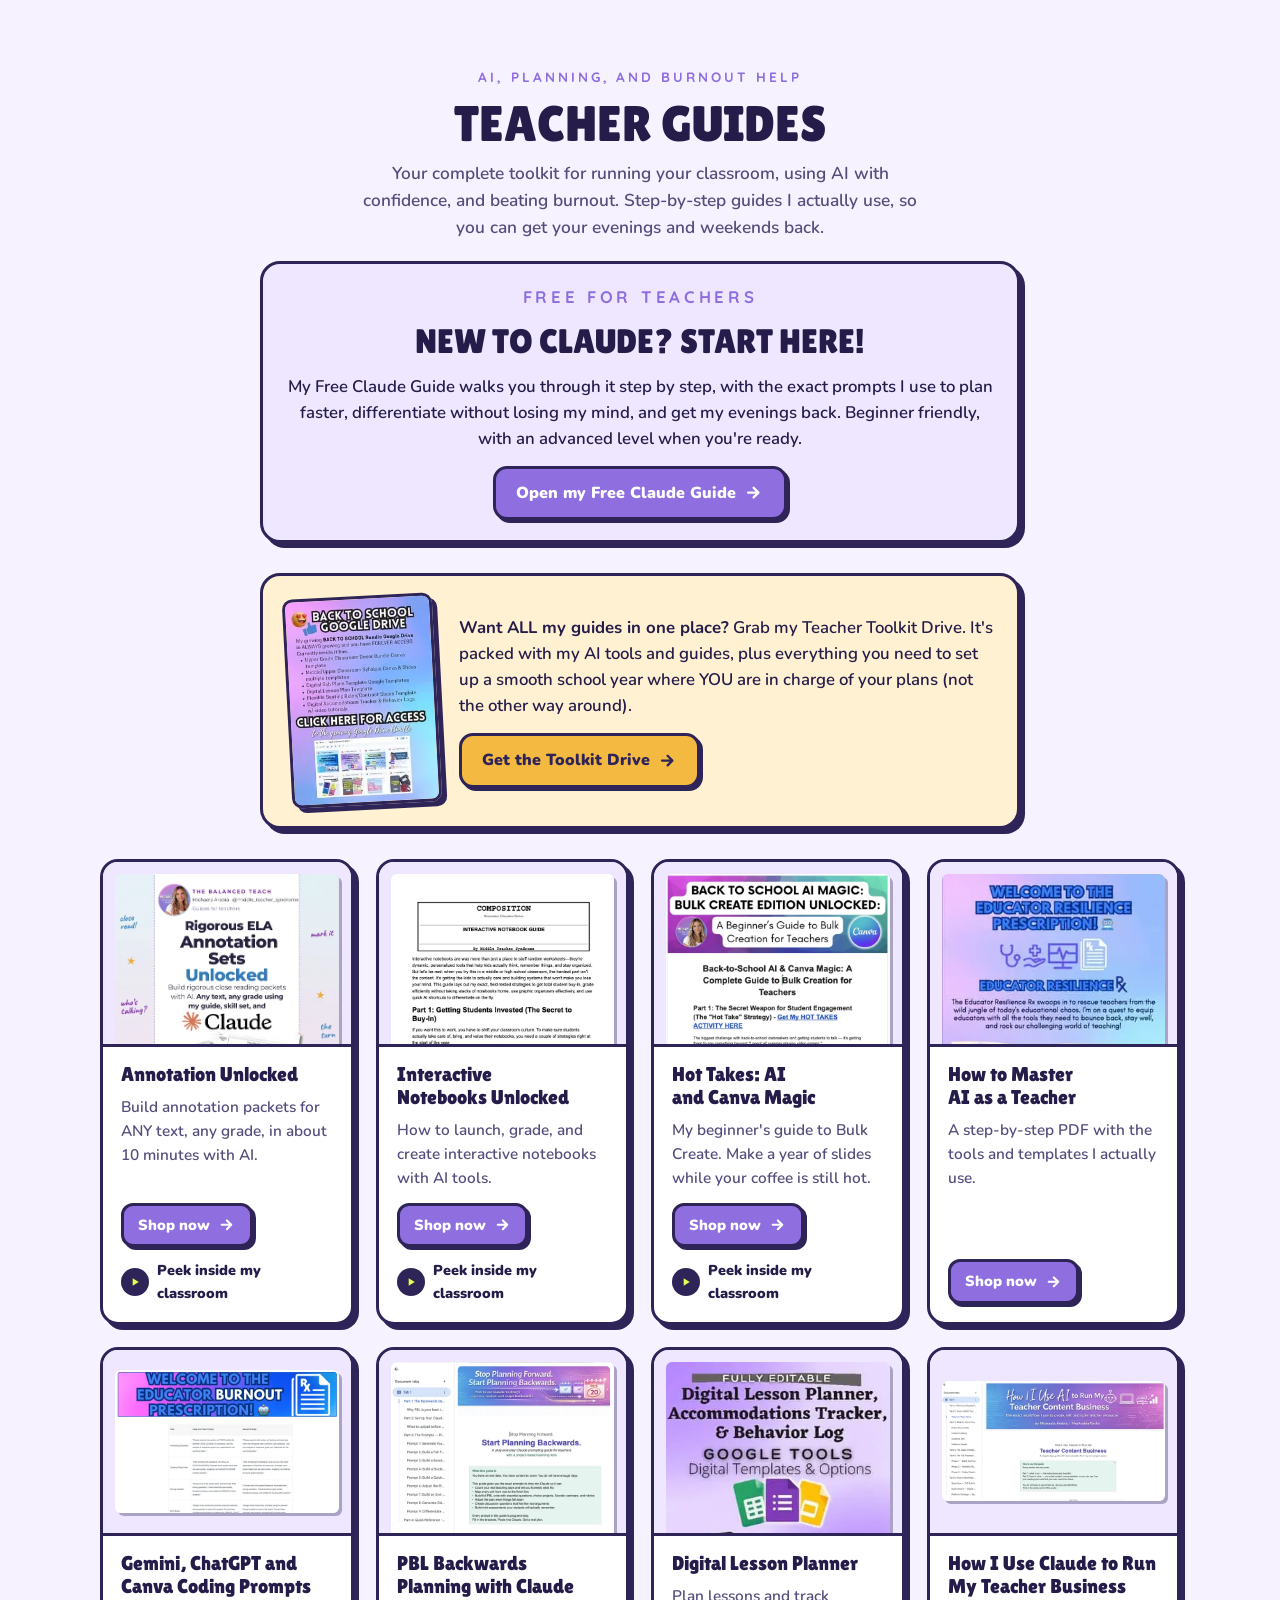
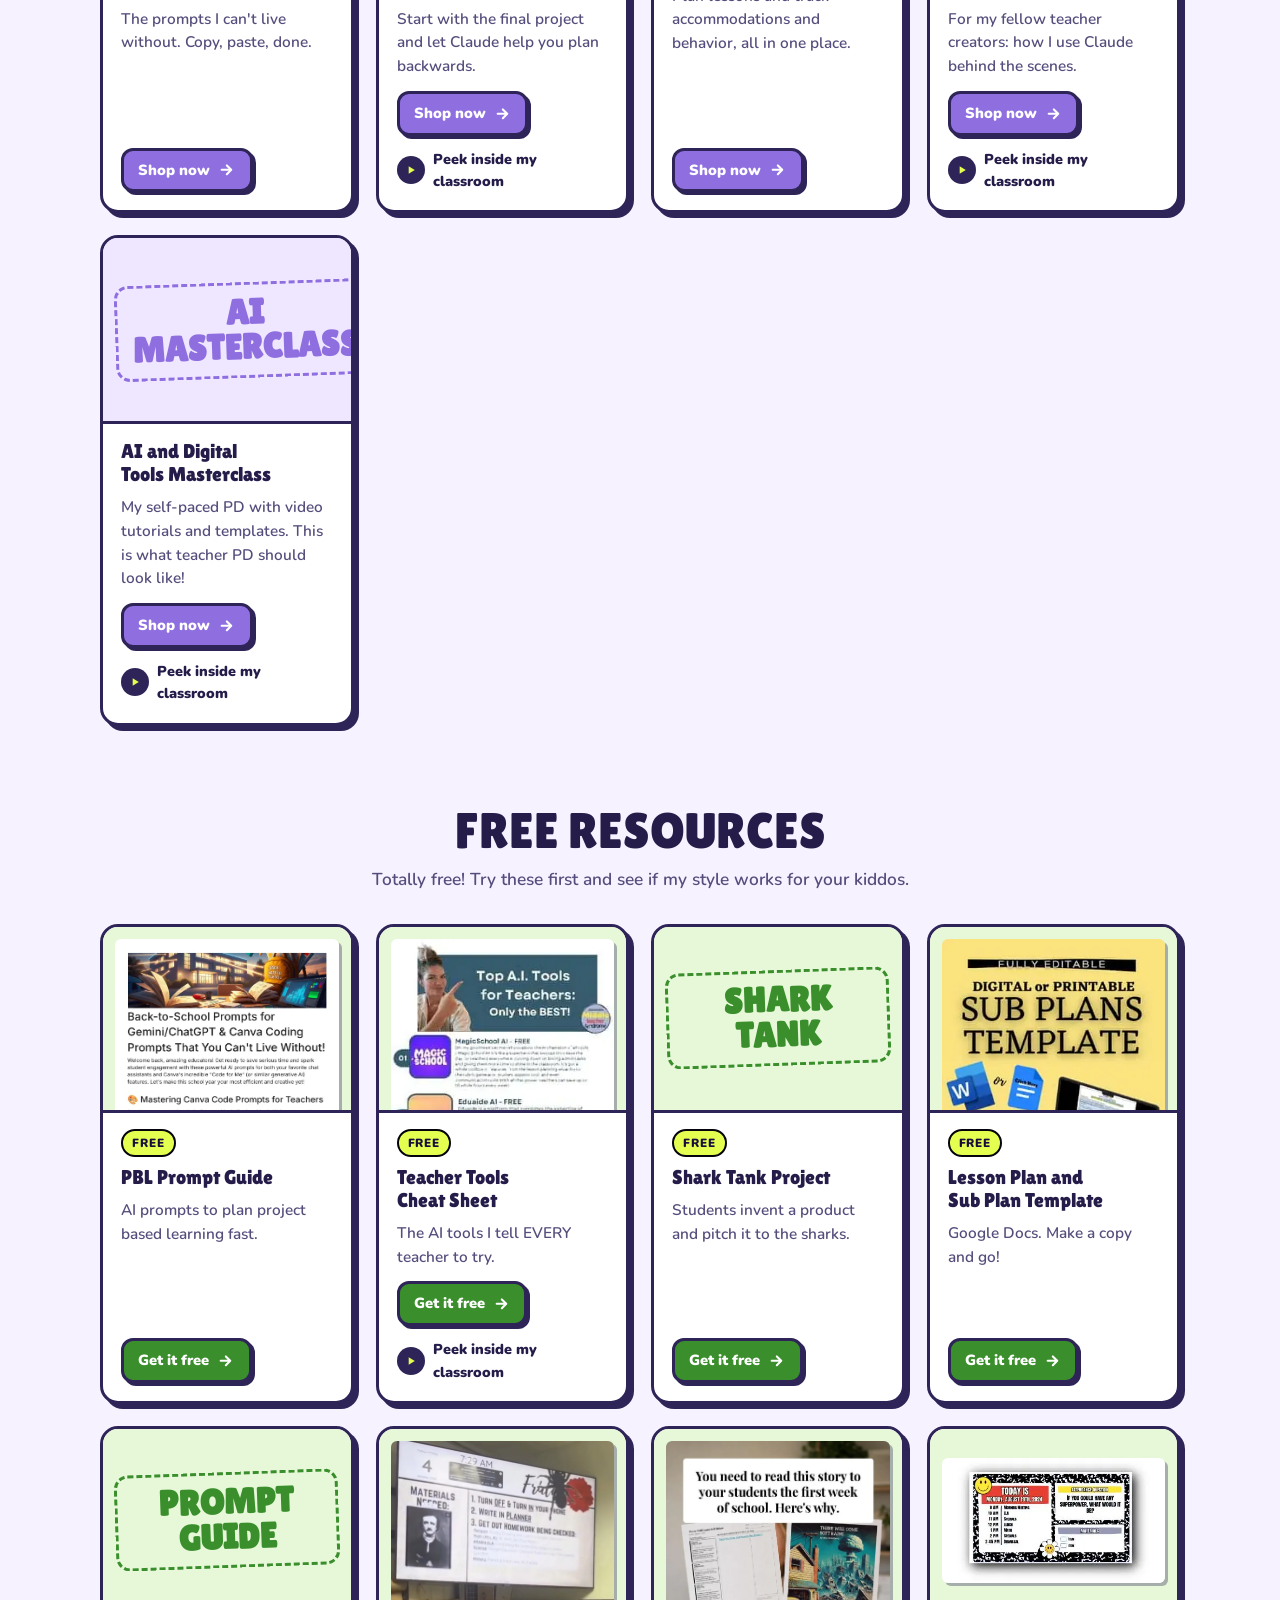
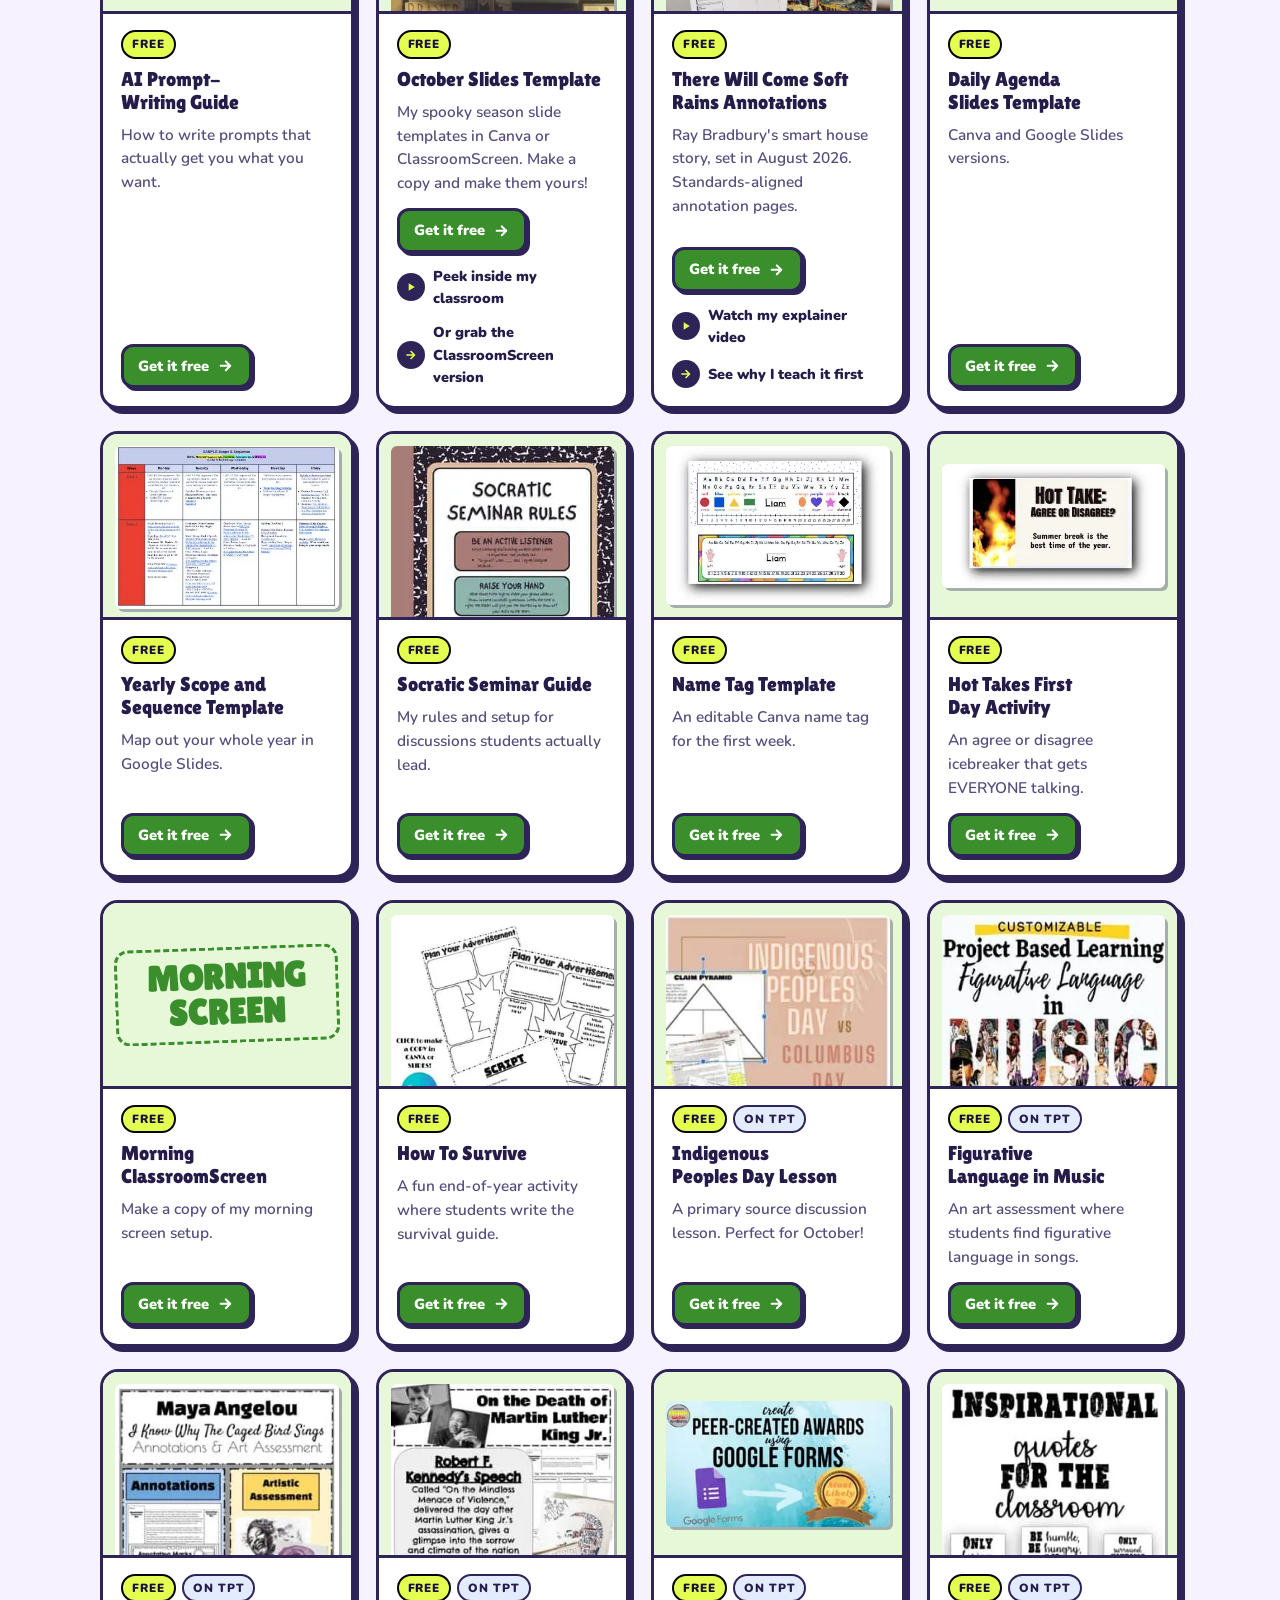
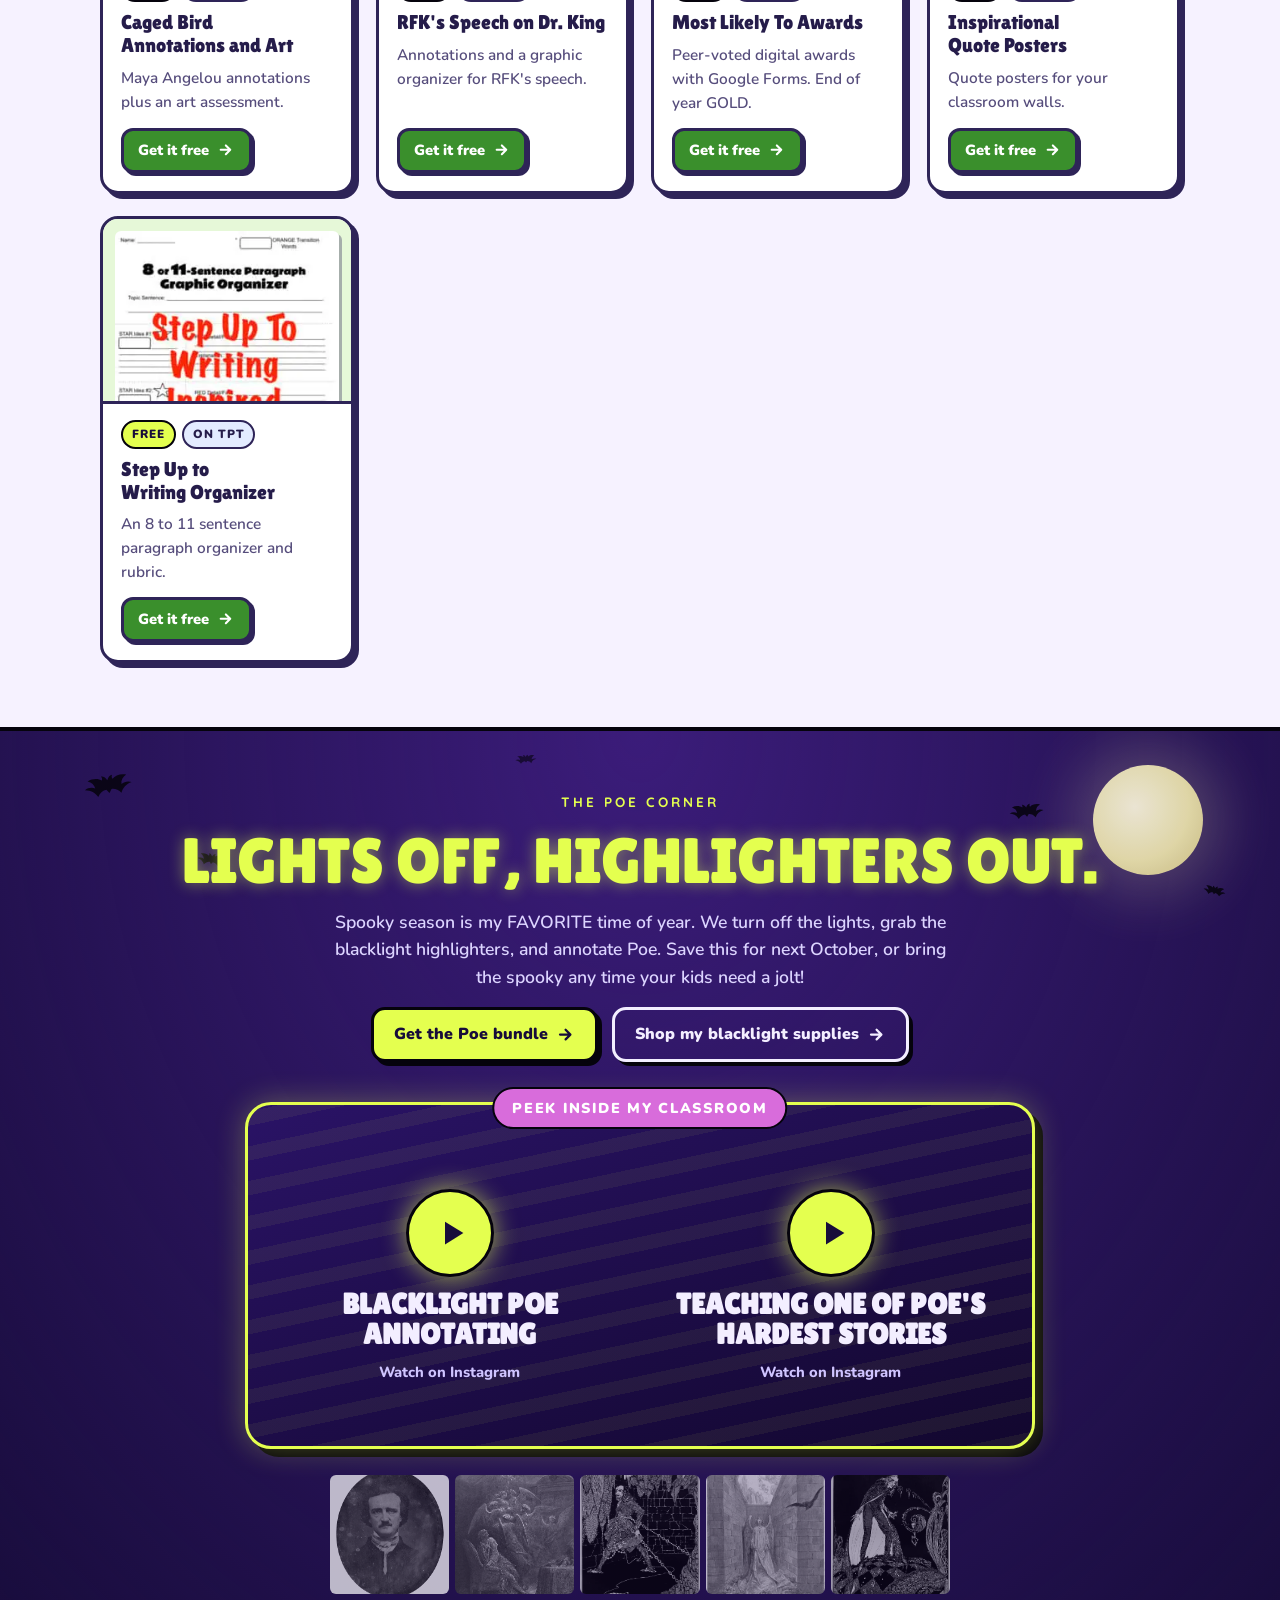
==== commit 8355d3be: "November refresh: Claude guide and Teacher Toolkit Drive up top, favorite videos, spooky moved down " ====
--- a/index.html
+++ b/index.html
@@ -530,15 +530,35 @@
   .reviews-wrap .block-sub::after { content: " Swipe for more."; }
 }
 
+/* ---------- Nov 2026: Claude + Toolkit features, favorite videos ---------- */
+.best + .best { margin-top: 44px; }
+.feature-claude .best-box { background: var(--tint-blue); }
+.feature-claude .best-cover img { aspect-ratio: auto; }
+.feature-toolkit .best-box { grid-template-columns: minmax(0, 1.2fr) minmax(0, 0.8fr); background: var(--tint-pink, var(--tint-violet)); }
+.feature-toolkit .best-side { order: 2; }
+.feature-toolkit .best-cover { transform: rotate(3deg); }
+.free-link { display: inline-flex; align-items: center; gap: 6px; font-weight: 900; color: var(--text); text-decoration: underline; text-underline-offset: 3px; }
+.free-link svg { width: 18px; height: 18px; }
+.popular { margin-top: 64px; }
+.pop-reels { gap: 24px; }
+.pop-reels .spot-reel { width: min(100%, 340px); }
+.pop-reels .reel { position: relative; display: grid; place-items: center; gap: 10px; text-align: center; text-decoration: none; min-height: 300px; padding: 24px; border-radius: 22px; border: 3px solid var(--line); box-shadow: var(--shadow); background: linear-gradient(160deg, #2A1366 0%, #12072E 100%); color: #FFFFFF; }
+.pop-reels .reel-embed { background: var(--card); padding: 10px; min-height: 0; }
+@media (max-width: 860px) {
+  .feature-toolkit .best-box { grid-template-columns: minmax(0, 1fr); }
+  .feature-toolkit .best-side { order: 0; }
+  .best-copy .free-link { justify-self: center; }
+}
+
 </style>
 
 <nav class="topnav" aria-label="Site sections">
   <div class="wrap topnav-inner">
     <a class="topnav-name" href="#top">Michaela Arabia</a>
-    <div class="topnav-links"><a href="#best-seller">PBL Drive</a><a href="#shop">Shop the Classroom</a><a href="#teacher">Teacher Guides</a><a href="#free">Free Resources</a><a href="/free-claude-guide/">Free Claude Guide</a></div>
+    <div class="topnav-links"><a href="#best-seller">PBL Drive</a><a href="#claude">Claude</a><a href="#toolkit">Toolkit Drive</a><a href="#shop">Shop the Classroom</a><a href="#free">Free Resources</a></div>
     <details class="topnav-menu" id="topnav-menu">
       <summary>Menu <span aria-hidden="true">&#9662;</span></summary>
-      <div class="menu-panel"><a class="menu-main" href="#best-seller">PBL Drive</a><a class="menu-main" href="#spotlight">Spooky Season</a><a class="menu-main" href="#shop">Shop the Classroom</a><a class="menu-sub" href="#ela">ELA Units</a><a class="menu-sub" href="#history">History Mini Units</a><a class="menu-sub" href="#projects">Projects</a><a class="menu-sub" href="#setup">Classroom Setup</a><a class="menu-main" href="#teacher">Teacher Guides</a><a class="menu-main" href="#free">Free Resources</a><a class="menu-main" href="#reviews">Reviews</a><a class="menu-main" href="#find-me">Find Me Everywhere</a><a class="menu-main" href="#about">About</a><a class="menu-main" href="/free-claude-guide/">Free Claude Guide</a></div>
+      <div class="menu-panel"><a class="menu-main" href="#best-seller">PBL Drive</a><a class="menu-main" href="#claude">Claude</a><a class="menu-main" href="#toolkit">Toolkit Drive</a><a class="menu-main" href="#popular">Favorite Videos</a><a class="menu-main" href="#shop">Shop the Classroom</a><a class="menu-sub" href="#ela">ELA Units</a><a class="menu-sub" href="#history">History Mini Units</a><a class="menu-sub" href="#projects">Projects</a><a class="menu-sub" href="#setup">Classroom Setup</a><a class="menu-main" href="#teacher">Teacher Guides</a><a class="menu-main" href="#free">Free Resources</a><a class="menu-main" href="#spotlight">The Poe Corner</a><a class="menu-main" href="#reviews">Reviews</a><a class="menu-main" href="#find-me">Find Me Everywhere</a><a class="menu-main" href="#about">About</a><a class="menu-main" href="/free-claude-guide/">Free Claude Guide</a></div>
     </details>
   </div>
 </nav>
@@ -565,25 +585,13 @@
       <label for="q" class="search-label">Looking for something?</label>
       <div class="search-box">
         <svg viewBox="0 0 24 24" aria-hidden="true"><circle cx="10.5" cy="10.5" r="6.5" fill="none" stroke="currentColor" stroke-width="2.8"/><path d="m15.5 15.5 5 5" stroke="currentColor" stroke-width="2.8" stroke-linecap="round"/></svg>
-        <input id="q" type="search" placeholder="Try Poe, PBL, free, AI, back to school" autocomplete="off">
+        <input id="q" type="search" placeholder="Try PBL, Claude, Poe, free, agenda slides" autocomplete="off">
         <button type="button" id="q-clear" class="search-clear" hidden>Clear</button>
       </div>
       <p class="search-status" id="q-status" aria-live="polite"></p>
     </form>
   </section>
 
-  <section class="wrap octfree hide-on-search" id="october-freebie" aria-labelledby="oct-h">
-    <div class="oct-box">
-      <a class="oct-photo" href="https://www.canva.com/design/DAHZDBcRBsw/M_XPlRH7-y8cnv_jcPf0xg/view" target="_blank" rel="noopener"><img src="covers/octslides.webp" alt="My October agenda slides on the classroom TV, with Poe and a spider" loading="lazy"></a>
-      <div class="oct-copy">
-        <p class="eyebrow eyebrow-glow">Free for October</p>
-        <h2 id="oct-h">My spooky October slides, FREE</h2>
-        <p>This is what my students walk into every morning in October. Grab the template in Canva or ClassroomScreen, swap in your own agenda, and you&#x27;re set for spooky season!</p>
-        <div class="btn-row"><a class="btn btn-glow" href="https://www.canva.com/design/DAHZDBcRBsw/M_XPlRH7-y8cnv_jcPf0xg/view" target="_blank" rel="noopener">Get the Canva version<svg viewBox="0 0 24 24" aria-hidden="true"><path d="M5 12h12m-5-6 6 6-6 6" fill="none" stroke="currentColor" stroke-width="2.8" stroke-linecap="round" stroke-linejoin="round"/></svg></a><a class="btn btn-ghost" href="https://classroomscreen.com/app/p/2ebe788a-46ee-4408-b1d3-d8ddec46574d/0" target="_blank" rel="noopener">Get the ClassroomScreen version<svg viewBox="0 0 24 24" aria-hidden="true"><path d="M5 12h12m-5-6 6 6-6 6" fill="none" stroke="currentColor" stroke-width="2.8" stroke-linecap="round" stroke-linejoin="round"/></svg></a></div>
-        <a class="peek" href="https://www.instagram.com/reel/De7jZ6qyjQk/" target="_blank" rel="noopener"><span class="peek-play"><svg viewBox="0 0 24 24" aria-hidden="true"><path d="M8 5.5v13l10.5-6.5z" fill="currentColor"/></svg></span><span>Peek inside my classroom</span></a>
-      </div>
-    </div>
-  </section>
 
   <section class="wrap best hide-on-search" id="best-seller" aria-labelledby="best-h">
     <div class="best-box">
@@ -602,13 +610,626 @@
     </div>
   </section>
 
+
+  <section class="wrap best feature-claude hide-on-search" id="claude" aria-labelledby="claude-h">
+    <div class="best-box">
+      <div class="best-side">
+        <a class="best-cover" href="https://mrsarabiarocks.thrivecart.com/claude-guide-the-teacher-helper-project/" target="_blank" rel="noopener"><img src="free-claude-guide/img/teacher-helper-cover.jpg" alt="The Teacher Helper Project guide cover" loading="lazy"></a>
+      </div>
+      <div class="best-copy">
+        <p class="eyebrow">My Claude teacher assistant</p>
+        <h2 id="claude-h" class="best-title">The Teacher Helper Project</h2>
+        <p>Drop this guide into Claude and it works the way I work. Just name a move, answer a few quick questions, and Claude builds it for YOUR class.</p>
+        <ul class="best-list"><li>41 ready-to-go moves</li><li>Beginner to advanced, all in one PDF</li><li>Your download link always has the newest version</li></ul>
+        <div class="btn-row"><a class="btn btn-huge" href="https://mrsarabiarocks.thrivecart.com/claude-guide-the-teacher-helper-project/" target="_blank" rel="noopener">Get The Teacher Helper Project<svg viewBox="0 0 24 24" aria-hidden="true"><path d="M5 12h12m-5-6 6 6-6 6" fill="none" stroke="currentColor" stroke-width="2.8" stroke-linecap="round" stroke-linejoin="round"/></svg></a></div>
+        <a class="free-link" href="/free-claude-guide/">New to Claude? Start with my FREE Claude Guide<svg viewBox="0 0 24 24" aria-hidden="true"><path d="M5 12h12m-5-6 6 6-6 6" fill="none" stroke="currentColor" stroke-width="2.8" stroke-linecap="round" stroke-linejoin="round"/></svg></a>
+        <a class="peek" href="https://www.instagram.com/reel/Desvw-WTv6l/" target="_blank" rel="noopener"><span class="peek-play"><svg viewBox="0 0 24 24" aria-hidden="true"><path d="M8 5.5v13l10.5-6.5z" fill="currentColor"/></svg></span><span>Watch Claude build my workshop board</span></a>
+      </div>
+    </div>
+  </section>
+
+  <section class="wrap best feature-toolkit hide-on-search" id="toolkit" aria-labelledby="toolkit-h">
+    <div class="best-box">
+      <div class="best-side">
+        <a class="best-cover" href="https://mrsarabiarocks.thrivecart.com/back-to-school-growing-drive/" target="_blank" rel="noopener"><img src="covers/bts.webp" alt="Teacher Toolkit Drive" loading="lazy"></a>
+        <div class="inside-row"><a class="peek" href="https://drive.google.com/file/d/1rEnuz_vUuhykzUCSE13qe1e6TwAFw3R3/view?usp=drive_link" target="_blank" rel="noopener"><span class="peek-play"><svg viewBox="0 0 24 24" aria-hidden="true"><path d="M8 5.5v13l10.5-6.5z" fill="currentColor"/></svg></span><span>Watch a video tour of the Drive</span></a></div>
+      </div>
+      <div class="best-copy">
+        <p class="eyebrow">Run your whole year</p>
+        <h2 id="toolkit-h" class="best-title">The Teacher Toolkit Drive</h2>
+        <p>Agenda slides, planning templates, annotation guides, icebreakers, classroom setup, and all my AI guides in ONE Google Drive that keeps growing. It&#x27;s how I stay in charge of my plans instead of the other way around.</p>
+        <ul class="best-list"><li>Agenda &amp; Daily Slides</li><li>Planning Templates</li><li>Reading &amp; Annotation</li><li>Ice Breakers &amp; Activities</li><li>Classroom Setup &amp; Decor</li><li>AI Tools &amp; Guides</li></ul>
+        <a class="btn btn-huge" href="https://mrsarabiarocks.thrivecart.com/back-to-school-growing-drive/" target="_blank" rel="noopener">Get the Toolkit Drive<svg viewBox="0 0 24 24" aria-hidden="true"><path d="M5 12h12m-5-6 6 6-6 6" fill="none" stroke="currentColor" stroke-width="2.8" stroke-linecap="round" stroke-linejoin="round"/></svg></a>
+        <a class="peek" href="https://www.instagram.com/reel/DZsWa_uDBBw/" target="_blank" rel="noopener"><span class="peek-play"><svg viewBox="0 0 24 24" aria-hidden="true"><path d="M8 5.5v13l10.5-6.5z" fill="currentColor"/></svg></span><span>Peek inside my classroom</span></a>
+      </div>
+    </div>
+  </section>
+
+  <section class="wrap block popular hide-on-search" id="popular" aria-labelledby="pop-h">
+    <div class="block-head"><p class="eyebrow">Most loved</p><h2 id="pop-h" class="section-title">Teachers&#x27; Favorite Videos</h2><p class="block-sub">The ones you all keep saving and sharing.</p></div>
+    <div class="spot-reels pop-reels"><div class="spot-reel"><div class="reel reel-embed">
+          <blockquote class="instagram-media" data-instgrm-permalink="https://www.instagram.com/reel/DbBoju3veLA/?utm_source=ig_embed" data-instgrm-version="14">
+            <a href="https://www.instagram.com/reel/DbBoju3veLA/" target="_blank" rel="noopener" class="reel-fallback"><span class="reel-play"><svg viewBox="0 0 24 24" aria-hidden="true"><path d="M8 5.5v13l10.5-6.5z" fill="currentColor"/></svg></span><span class="reel-title">A whole year of agenda slides</span><span class="reel-sub">Watch on Instagram</span></a>
+          </blockquote>
+        </div></div><div class="spot-reel"><div class="reel reel-embed">
+          <blockquote class="instagram-media" data-instgrm-permalink="https://www.instagram.com/reel/DX-s1VWzEqv/?utm_source=ig_embed" data-instgrm-version="14">
+            <a href="https://www.instagram.com/reel/DX-s1VWzEqv/" target="_blank" rel="noopener" class="reel-fallback"><span class="reel-play"><svg viewBox="0 0 24 24" aria-hidden="true"><path d="M8 5.5v13l10.5-6.5z" fill="currentColor"/></svg></span><span class="reel-title">How I annotate</span><span class="reel-sub">Watch on Instagram</span></a>
+          </blockquote>
+        </div></div><div class="spot-reel"><div class="reel reel-embed">
+          <blockquote class="instagram-media" data-instgrm-permalink="https://www.instagram.com/reel/DbYdTMAE6j0/?utm_source=ig_embed" data-instgrm-version="14">
+            <a href="https://www.instagram.com/reel/DbYdTMAE6j0/" target="_blank" rel="noopener" class="reel-fallback"><span class="reel-play"><svg viewBox="0 0 24 24" aria-hidden="true"><path d="M8 5.5v13l10.5-6.5z" fill="currentColor"/></svg></span><span class="reel-title">Hot Takes first day activity</span><span class="reel-sub">Watch on Instagram</span></a>
+          </blockquote>
+        </div></div></div>
+  </section>
+
+  <section class="wrap fan hide-on-search" id="fan-favorite" aria-labelledby="fan-h">
+    <div class="fan-box">
+      <img class="fan-cover" src="covers/agenda.webp" alt="" loading="lazy">
+      <div class="fan-copy">
+        <p class="eyebrow">Fan favorite</p>
+        <h2 id="fan-h">A WHOLE YEAR of agenda slides in minutes</h2>
+        <p>Every day of the school year, already made and fully editable in Canva. Plus I show you how to make your own with Bulk Create. This is my most-loved video ever!</p>
+        <div class="btn-row"><a class="btn" href="https://mrsarabiarocks.thrivecart.com/180-daily-agenda-slides-canvabulkcreate/" target="_blank" rel="noopener">Shop now<svg viewBox="0 0 24 24" aria-hidden="true"><path d="M5 12h12m-5-6 6 6-6 6" fill="none" stroke="currentColor" stroke-width="2.8" stroke-linecap="round" stroke-linejoin="round"/></svg></a><a class="peek" href="https://www.instagram.com/reel/DbBoju3veLA/" target="_blank" rel="noopener"><span class="peek-play"><svg viewBox="0 0 24 24" aria-hidden="true"><path d="M8 5.5v13l10.5-6.5z" fill="currentColor"/></svg></span><span>Peek inside my classroom</span></a></div>
+      </div>
+    </div>
+  </section>
+
+  <section class="wrap reviews-wrap hide-on-search" id="reviews" aria-labelledby="rev-h">
+    <div class="block-head"><p class="eyebrow">Real 5-star reviews</p><h2 id="rev-h" class="section-title">What teachers are saying</h2><p class="block-sub">Straight from my Teachers Pay Teachers reviews.</p></div>
+    <div class="reviews"><figure class="review"><div class="stars" aria-label="5 out of 5 stars">&#9733;&#9733;&#9733;&#9733;&#9733;</div><blockquote>I purchased this Google Drive last week. I am a 5-6 GT teacher. I started the multiple intelligences with my 5th graders and the There Will Come Soft Rains with my 6th graders... these resources are AMAZING. The annotation pages and prompts are truly exactly what I need. Best money I have ever spent on TPT... thank you! Can&#x27;t wait to explore more!</blockquote><figcaption><b>Emma B.</b><span><a class="review-prod" href="https://mrsarabiarocks.thrivecart.com/pbl-growing-drive/" target="_blank" rel="noopener">Growing PBL Google Drive</a></span></figcaption></figure><figure class="review"><div class="stars" aria-label="5 out of 5 stars">&#9733;&#9733;&#9733;&#9733;&#9733;</div><blockquote>A perfect mini-unit when I needed it in a pinch. Kids were engaged and I loved it too.</blockquote><figcaption><b>Sandy H.</b><span><a class="review-prod" href="https://mrsarabiarocks.thrivecart.com/edgar-allan-poe-the-raven-mini-unit/" target="_blank" rel="noopener">The Raven Mini Unit</a></span></figcaption></figure><figure class="review"><div class="stars" aria-label="5 out of 5 stars">&#9733;&#9733;&#9733;&#9733;&#9733;</div><blockquote>I will use this every year from now on! My students love getting the chance to be creative and this was the perfect way to end our year!</blockquote><figcaption><b>McKenzie S.</b><span><a class="review-prod" href="https://mrsarabiarocks.thrivecart.com/novel-choice-project-1-pager--character-feature/" target="_blank" rel="noopener">Novel Choice Project</a></span></figcaption></figure><figure class="review"><div class="stars" aria-label="5 out of 5 stars">&#9733;&#9733;&#9733;&#9733;&#9733;</div><blockquote>This resource was easy to use and well-organized. My students were engaged and clearly understood the lesson objectives. It saved me a lot of prep time and aligned well with what I needed to teach. I would definitely recommend this to other teachers!</blockquote><figcaption><b>Schooling with a side of Sarcasm</b><span><a class="review-prod" href="https://mrsarabiarocks.thrivecart.com/poe-tell-tale-heart/" target="_blank" rel="noopener">The Tell-Tale Heart Mini Unit</a></span></figcaption></figure><figure class="review"><div class="stars" aria-label="5 out of 5 stars">&#9733;&#9733;&#9733;&#9733;&#9733;</div><blockquote>This is everything you need and more to model and teach effective poem analysis.</blockquote><figcaption><b>Samantha N.</b><span><a class="review-prod" href="https://www.teacherspayteachers.com/Product/Langston-Hughes-Mini-Unit-Project-Based-Learning-in-Poetry-Dreams-Harlem-11022227" target="_blank" rel="noopener">Langston Hughes Mini Unit</a></span></figcaption></figure><figure class="review"><div class="stars" aria-label="5 out of 5 stars">&#9733;&#9733;&#9733;&#9733;&#9733;</div><blockquote>A great resource to engage students. They learned about Kobe and how he pushed himself to be better. Thank you.</blockquote><figcaption><b>Denise P.</b><span><a class="review-prod" href="https://mrsarabiarocks.thrivecart.com/kobe-mini-unit/" target="_blank" rel="noopener">KOBE Mini Unit</a></span></figcaption></figure><figure class="review"><div class="stars" aria-label="5 out of 5 stars">&#9733;&#9733;&#9733;&#9733;&#9733;</div><blockquote>This resource is well-designed, easy to use, and a valuable addition to any teacher&#x27;s toolkit.</blockquote><figcaption><b>Kim D.</b><span><a class="review-prod" href="https://mrsarabiarocks.thrivecart.com/back-to-school-growing-drive/" target="_blank" rel="noopener">Teacher Toolkit Drive</a></span></figcaption></figure><figure class="review"><div class="stars" aria-label="5 out of 5 stars">&#9733;&#9733;&#9733;&#9733;&#9733;</div><blockquote>This is an amazing idea! Many things on drive that are useful.</blockquote><figcaption><b>Alva M.</b><span><a class="review-prod" href="https://mrsarabiarocks.thrivecart.com/pbl-growing-drive/" target="_blank" rel="noopener">Growing PBL Google Drive</a></span></figcaption></figure></div>
+  </section>
+
+  <section class="wrap block search-zone" id="shop" aria-labelledby="shop-h">
+    <div class="block-head"><h2 id="shop-h" class="section-title">Shop the Classroom</h2><p class="block-sub">The units and projects I actually teach in my own middle school classroom. Tap any one to peek inside and see the price.</p><nav class="chips hide-on-search" aria-label="Jump to"><a class="chip chip-pink" href="#ela">ELA Units</a><a class="chip chip-blue" href="#history">History Mini Units</a><a class="chip chip-violet" href="#projects">Projects</a><a class="chip chip-sun" href="#setup">Classroom Setup</a></nav></div>
+    <div class="group" id="ela"><h3 class="group-title"><span class="dot dot-pink"></span>ELA Units</h3><div class="grid"><article class="card card-pink" data-search="edgar allan poe: 4-week bundle all my poe units in one bundle. a whole month of creepy, fully editable lessons. poe halloween october bundle ">
+  <div class="cover"><img src="covers/poebundle.webp" alt="" loading="lazy"></div>
+  <div class="card-body">
+    <div class="card-tags"></div>
+    <h4>Edgar Allan Poe: 4-Week Bundle</h4>
+    <p>ALL my Poe units in one bundle. A whole month of creepy, fully editable lessons.</p>
+    <div class="card-actions"><a class="btn btn-small" href="https://mrsarabiarocks.thrivecart.com/edgar-allan-poe-4-week-bundle/" target="_blank" rel="noopener">Shop now<svg viewBox="0 0 24 24" aria-hidden="true"><path d="M5 12h12m-5-6 6 6-6 6" fill="none" stroke="currentColor" stroke-width="2.8" stroke-linecap="round" stroke-linejoin="round"/></svg></a></div>
+    
+  </div>
+</article><article class="card card-pink" data-search="the outsiders novel study three weeks of the outsiders, ready to teach. stay gold! novel ">
+  <div class="cover"><img src="covers/outsiders.webp" alt="" loading="lazy"></div>
+  <div class="card-body">
+    <div class="card-tags"></div>
+    <h4>The Outsiders Novel Study</h4>
+    <p>Three weeks of The Outsiders, ready to teach. Stay gold!</p>
+    <div class="card-actions"><a class="btn btn-small" href="https://mrsarabiarocks.thrivecart.com/outsiders-novel-study/" target="_blank" rel="noopener">Shop now<svg viewBox="0 0 24 24" aria-hidden="true"><path d="M5 12h12m-5-6 6 6-6 6" fill="none" stroke="currentColor" stroke-width="2.8" stroke-linecap="round" stroke-linejoin="round"/></svg></a><a class="peek" href="https://www.instagram.com/reel/DZBb8xAvJpS/" target="_blank" rel="noopener"><span class="peek-play"><svg viewBox="0 0 24 24" aria-hidden="true"><path d="M8 5.5v13l10.5-6.5z" fill="currentColor"/></svg></span><span>Peek inside my classroom</span></a></div>
+    
+  </div>
+</article><article class="card card-pink" data-search="free there will come soft rains annotations ray bradbury&#x27;s smart house story, written in 1950 and set in august 2026. standards-aligned annotation pages, totally free! ray bradbury there will come soft rains short story annotations annotation science fiction sci-fi back to school free free">
+  <div class="cover"><img src="covers/softrains.webp" alt="" loading="lazy"></div>
+  <div class="card-body">
+    <div class="card-tags"><span class="tag tag-free">Free</span></div>
+    <h4>FREE There Will Come Soft Rains Annotations</h4>
+    <p>Ray Bradbury&#x27;s smart house story, written in 1950 and set in August 2026. Standards-aligned annotation pages, totally free!</p>
+    <div class="card-actions"><a class="btn btn-small" href="https://drive.google.com/file/d/1CuyV5YSYOY7Dfu5ytJEcJgpHS5V0jo0T/view" target="_blank" rel="noopener">Get it free<svg viewBox="0 0 24 24" aria-hidden="true"><path d="M5 12h12m-5-6 6 6-6 6" fill="none" stroke="currentColor" stroke-width="2.8" stroke-linecap="round" stroke-linejoin="round"/></svg></a><a class="peek" href="https://www.instagram.com/reel/DdDHMZnBb5C/" target="_blank" rel="noopener"><span class="peek-play"><svg viewBox="0 0 24 24" aria-hidden="true"><path d="M8 5.5v13l10.5-6.5z" fill="currentColor"/></svg></span><span>Watch my explainer video</span></a><a class="peek" href="https://www.instagram.com/p/DbtOimDlN5R/" target="_blank" rel="noopener"><span class="peek-play"><svg viewBox="0 0 24 24" aria-hidden="true"><path d="M5 12h12m-5-6 6 6-6 6" fill="none" stroke="currentColor" stroke-width="2.8" stroke-linecap="round" stroke-linejoin="round"/></svg></span><span>See why I teach it first</span></a></div>
+    
+  </div>
+</article><article class="card card-pink" data-search="novel choice project works with any novel or short story. students make a one-pager and a magazine-style character feature. one pager novel short story ">
+  <div class="cover"><img src="covers/novel.webp" alt="" loading="lazy"></div>
+  <div class="card-body">
+    <div class="card-tags"></div>
+    <h4>Novel Choice Project</h4>
+    <p>Works with ANY novel or short story. Students make a one-pager and a magazine-style character feature.</p>
+    <div class="card-actions"><a class="btn btn-small" href="https://mrsarabiarocks.thrivecart.com/novel-choice-project-1-pager--character-feature/" target="_blank" rel="noopener">Shop now<svg viewBox="0 0 24 24" aria-hidden="true"><path d="M5 12h12m-5-6 6 6-6 6" fill="none" stroke="currentColor" stroke-width="2.8" stroke-linecap="round" stroke-linejoin="round"/></svg></a></div>
+    
+  </div>
+</article><article class="card card-pink" data-search="ela must-read list my go-to short stories and novels for middle school, all in one list. books reading list ">
+  <div class="cover cover-text"><span>Must Reads</span></div>
+  <div class="card-body">
+    <div class="card-tags"></div>
+    <h4>ELA Must-Read List</h4>
+    <p>My go-to short stories and novels for middle school, all in one list.</p>
+    <div class="card-actions"><a class="btn btn-small" href="https://mrsarabiarocks.thrivecart.com/ela-must-read-list-short-stories--novels/" target="_blank" rel="noopener">Shop now<svg viewBox="0 0 24 24" aria-hidden="true"><path d="M5 12h12m-5-6 6 6-6 6" fill="none" stroke="currentColor" stroke-width="2.8" stroke-linecap="round" stroke-linejoin="round"/></svg></a><a class="peek" href="https://www.instagram.com/reel/DdDHMZnBb5C/" target="_blank" rel="noopener"><span class="peek-play"><svg viewBox="0 0 24 24" aria-hidden="true"><path d="M8 5.5v13l10.5-6.5z" fill="currentColor"/></svg></span><span>Peek inside my classroom</span></a></div>
+    
+  </div>
+</article><article class="card card-pink" data-search="langston hughes mini unit project based learning with &quot;dreams&quot; and &quot;harlem.&quot; poetry they&#x27;ll actually remember. poetry black history month harlem renaissance ">
+  <div class="cover"><img src="covers/tpt11022227.webp" alt="" loading="lazy"></div>
+  <div class="card-body">
+    <div class="card-tags"><span class="tag">On TPT</span></div>
+    <h4>Langston Hughes Mini Unit</h4>
+    <p>Project based learning with &quot;Dreams&quot; and &quot;Harlem.&quot; Poetry they&#x27;ll actually remember.</p>
+    <div class="card-actions"><a class="btn btn-small" href="https://www.teacherspayteachers.com/Product/Langston-Hughes-Mini-Unit-Project-Based-Learning-in-Poetry-Dreams-Harlem-11022227" target="_blank" rel="noopener">Shop now<svg viewBox="0 0 24 24" aria-hidden="true"><path d="M5 12h12m-5-6 6 6-6 6" fill="none" stroke="currentColor" stroke-width="2.8" stroke-linecap="round" stroke-linejoin="round"/></svg></a></div>
+    
+  </div>
+</article><article class="card card-pink" data-search="maya angelou: i know why the caged bird sings a full week of pbl activities with the excerpt. annotations, art, and socratic seminar. black history month memoir ">
+  <div class="cover"><img src="covers/tpt10925165.webp" alt="" loading="lazy"></div>
+  <div class="card-body">
+    <div class="card-tags"><span class="tag">On TPT</span></div>
+    <h4>Maya Angelou: I Know Why the Caged Bird Sings</h4>
+    <p>A full week of PBL activities with the excerpt. Annotations, art, and Socratic seminar.</p>
+    <div class="card-actions"><a class="btn btn-small" href="https://www.teacherspayteachers.com/Product/Maya-Angelou-Excerpt-from-I-Know-Why-The-Caged-Bird-Sings-PBL-Activities-10925165" target="_blank" rel="noopener">Shop now<svg viewBox="0 0 24 24" aria-hidden="true"><path d="M5 12h12m-5-6 6 6-6 6" fill="none" stroke="currentColor" stroke-width="2.8" stroke-linecap="round" stroke-linejoin="round"/></svg></a></div>
+    
+  </div>
+</article><article class="card card-pink" data-search="the lightning thief choice project a percy jackson themed choice project, fully editable. percy jackson novel choice ">
+  <div class="cover"><img src="covers/tpt5616002.webp" alt="" loading="lazy"></div>
+  <div class="card-body">
+    <div class="card-tags"><span class="tag">On TPT</span></div>
+    <h4>The Lightning Thief Choice Project</h4>
+    <p>A Percy Jackson themed choice project, fully editable.</p>
+    <div class="card-actions"><a class="btn btn-small" href="https://www.teacherspayteachers.com/Product/Editable-The-Lightning-Thief-Themed-Choice-Project-5616002" target="_blank" rel="noopener">Shop now<svg viewBox="0 0 24 24" aria-hidden="true"><path d="M5 12h12m-5-6 6 6-6 6" fill="none" stroke="currentColor" stroke-width="2.8" stroke-linecap="round" stroke-linejoin="round"/></svg></a></div>
+    
+  </div>
+</article></div></div><div class="group" id="history"><h3 class="group-title"><span class="dot dot-blue"></span>History Mini Units</h3><div class="grid"><article class="card card-blue" data-search="dr. king mini unit lessons, readings, annotations, and art for mlk day and beyond. mlk martin luther king january ">
+  <div class="cover"><img src="covers/king.webp" alt="" loading="lazy"></div>
+  <div class="card-body">
+    <div class="card-tags"></div>
+    <h4>Dr. King Mini Unit</h4>
+    <p>Lessons, readings, annotations, and art for MLK Day and beyond.</p>
+    <div class="card-actions"><a class="btn btn-small" href="https://mrsarabiarocks.thrivecart.com/dr-king-mini-unit/" target="_blank" rel="noopener">Shop now<svg viewBox="0 0 24 24" aria-hidden="true"><path d="M5 12h12m-5-6 6 6-6 6" fill="none" stroke="currentColor" stroke-width="2.8" stroke-linecap="round" stroke-linejoin="round"/></svg></a></div>
+    
+  </div>
+</article><article class="card card-blue" data-search="malcolm x mini unit a ready-to-teach unit, perfect for black history month. black history month february ">
+  <div class="cover"><img src="covers/malcolm.webp" alt="" loading="lazy"></div>
+  <div class="card-body">
+    <div class="card-tags"></div>
+    <h4>Malcolm X Mini Unit</h4>
+    <p>A ready-to-teach unit, perfect for Black History Month.</p>
+    <div class="card-actions"><a class="btn btn-small" href="https://mrsarabiarocks.thrivecart.com/malcolm-x-mini-unit/" target="_blank" rel="noopener">Shop now<svg viewBox="0 0 24 24" aria-hidden="true"><path d="M5 12h12m-5-6 6 6-6 6" fill="none" stroke="currentColor" stroke-width="2.8" stroke-linecap="round" stroke-linejoin="round"/></svg></a></div>
+    
+  </div>
+</article><article class="card card-blue" data-search="kobe mini unit poetry, art, and argument writing built around kobe&#x27;s &quot;dear basketball.&quot; kobe bryant black history month ">
+  <div class="cover"><img src="covers/kobe.webp" alt="" loading="lazy"></div>
+  <div class="card-body">
+    <div class="card-tags"></div>
+    <h4>KOBE Mini Unit</h4>
+    <p>Poetry, art, and argument writing built around Kobe&#x27;s &quot;Dear Basketball.&quot;</p>
+    <div class="card-actions"><a class="btn btn-small" href="https://mrsarabiarocks.thrivecart.com/kobe-mini-unit/" target="_blank" rel="noopener">Shop now<svg viewBox="0 0 24 24" aria-hidden="true"><path d="M5 12h12m-5-6 6 6-6 6" fill="none" stroke="currentColor" stroke-width="2.8" stroke-linecap="round" stroke-linejoin="round"/></svg></a></div>
+    
+  </div>
+</article><article class="card card-blue" data-search="black history month bundle malcolm x, maya angelou, langston hughes, and kobe. four weeks of lessons in one bundle! black history month february bundle ">
+  <div class="cover"><img src="covers/tpt11024586.webp" alt="" loading="lazy"></div>
+  <div class="card-body">
+    <div class="card-tags"><span class="tag">On TPT</span></div>
+    <h4>Black History Month Bundle</h4>
+    <p>Malcolm X, Maya Angelou, Langston Hughes, and Kobe. Four weeks of lessons in one bundle!</p>
+    <div class="card-actions"><a class="btn btn-small" href="https://www.teacherspayteachers.com/Product/Black-History-Month-Bundle-Malcolm-X-Maya-Angelou-Langston-Hughes-Kobe-11024586" target="_blank" rel="noopener">Shop now<svg viewBox="0 0 24 24" aria-hidden="true"><path d="M5 12h12m-5-6 6 6-6 6" fill="none" stroke="currentColor" stroke-width="2.8" stroke-linecap="round" stroke-linejoin="round"/></svg></a></div>
+    
+  </div>
+</article><article class="card card-blue" data-search="mlk and rfk&#x27;s speech dr. king through robert f. kennedy&#x27;s speech the night he died. a full week of plans. mlk martin luther king january rfk ">
+  <div class="cover"><img src="covers/tpt10841183.webp" alt="" loading="lazy"></div>
+  <div class="card-body">
+    <div class="card-tags"><span class="tag">On TPT</span></div>
+    <h4>MLK and RFK&#x27;s Speech</h4>
+    <p>Dr. King through Robert F. Kennedy&#x27;s speech the night he died. A full week of plans.</p>
+    <div class="card-actions"><a class="btn btn-small" href="https://www.teacherspayteachers.com/Product/Black-Excellence-Month-Martin-Luther-King-Jr-Robert-F-Kennedy-Speech-10841183" target="_blank" rel="noopener">Shop now<svg viewBox="0 0 24 24" aria-hidden="true"><path d="M5 12h12m-5-6 6 6-6 6" fill="none" stroke="currentColor" stroke-width="2.8" stroke-linecap="round" stroke-linejoin="round"/></svg></a></div>
+    
+  </div>
+</article><article class="card card-blue" data-search="leaders of west africa choice project students choose a west african ruler and build a project around them. africa mali mansa musa world history ">
+  <div class="cover"><img src="covers/tpt15255445.webp" alt="" loading="lazy"></div>
+  <div class="card-body">
+    <div class="card-tags"><span class="tag">On TPT</span></div>
+    <h4>Leaders of West Africa Choice Project</h4>
+    <p>Students choose a West African ruler and build a project around them.</p>
+    <div class="card-actions"><a class="btn btn-small" href="https://www.teacherspayteachers.com/Product/Leaders-of-West-Africa-Choice-Project-15255445" target="_blank" rel="noopener">Shop now<svg viewBox="0 0 24 24" aria-hidden="true"><path d="M5 12h12m-5-6 6 6-6 6" fill="none" stroke="currentColor" stroke-width="2.8" stroke-linecap="round" stroke-linejoin="round"/></svg></a></div>
+    
+  </div>
+</article><article class="card card-blue" data-search="breaking up with king george students write a breakup letter to king george iii using real grievances from the declaration of independence. a 5-day mini unit for grades 7 to 9. declaration of independence american revolution king george breakup letter july 4th american history ">
+  <div class="cover"><img src="covers/kinggeorge.webp" alt="" loading="lazy"></div>
+  <div class="card-body">
+    <div class="card-tags"></div>
+    <h4>Breaking Up With King George</h4>
+    <p>Students write a breakup letter to King George III using real grievances from the Declaration of Independence. A 5-day mini unit for grades 7 to 9.</p>
+    <div class="card-actions"><a class="btn btn-small" href="https://mrsarabiarocks.thrivecart.com/breaking-up-with-king-george/" target="_blank" rel="noopener">Shop now<svg viewBox="0 0 24 24" aria-hidden="true"><path d="M5 12h12m-5-6 6 6-6 6" fill="none" stroke="currentColor" stroke-width="2.8" stroke-linecap="round" stroke-linejoin="round"/></svg></a></div>
+    
+  </div>
+</article><article class="card card-blue" data-search="french revolution: slam letter or meme hamilton vs. jefferson on the french revolution. students pick a side and slam it. hamilton jefferson american history ">
+  <div class="cover"><img src="covers/tpt10763118.webp" alt="" loading="lazy"></div>
+  <div class="card-body">
+    <div class="card-tags"><span class="tag">On TPT</span></div>
+    <h4>French Revolution: SLAM Letter or MEME</h4>
+    <p>Hamilton vs. Jefferson on the French Revolution. Students pick a side and SLAM it.</p>
+    <div class="card-actions"><a class="btn btn-small" href="https://www.teacherspayteachers.com/Product/The-French-Revolution-AHam-vs-TJeff-SLAM-Letter-MEME-10763118" target="_blank" rel="noopener">Shop now<svg viewBox="0 0 24 24" aria-hidden="true"><path d="M5 12h12m-5-6 6 6-6 6" fill="none" stroke="currentColor" stroke-width="2.8" stroke-linecap="round" stroke-linejoin="round"/></svg></a></div>
+    
+  </div>
+</article><article class="card card-blue" data-search="mythbusters: ancient greece students bust (or confirm!) greek myths using claim, evidence, reasoning. greece cer pbl myths ">
+  <div class="cover"><img src="covers/tpt5310535.webp" alt="" loading="lazy"></div>
+  <div class="card-body">
+    <div class="card-tags"><span class="tag">On TPT</span></div>
+    <h4>MYTHBUSTERS: Ancient Greece</h4>
+    <p>Students bust (or confirm!) Greek myths using claim, evidence, reasoning.</p>
+    <div class="card-actions"><a class="btn btn-small" href="https://www.teacherspayteachers.com/Product/MYTHBUSTERS-Ancient-Greece-Edition-using-CER-5310535" target="_blank" rel="noopener">Shop now<svg viewBox="0 0 24 24" aria-hidden="true"><path d="M5 12h12m-5-6 6 6-6 6" fill="none" stroke="currentColor" stroke-width="2.8" stroke-linecap="round" stroke-linejoin="round"/></svg></a></div>
+    
+  </div>
+</article></div></div><div class="group" id="projects"><h3 class="group-title"><span class="dot dot-violet"></span>Projects</h3><div class="grid"><article class="card card-violet" data-search="project based learning google drive my #1 best seller! 50+ full pbl units and resources for grades 5 to 12 in one growing drive. pbl project based learning drive bundle best seller ">
+  <div class="cover"><img src="covers/pbl.webp" alt="" loading="lazy"></div>
+  <div class="card-body">
+    <div class="card-tags"><span class="tag tag-best">Best seller</span></div>
+    <h4>Project Based Learning Google Drive</h4>
+    <p>My #1 best seller! 50+ full PBL units and resources for grades 5 to 12 in one growing Drive.</p>
+    <div class="card-actions"><a class="btn btn-small" href="https://mrsarabiarocks.thrivecart.com/pbl-growing-drive/" target="_blank" rel="noopener">Shop now<svg viewBox="0 0 24 24" aria-hidden="true"><path d="M5 12h12m-5-6 6 6-6 6" fill="none" stroke="currentColor" stroke-width="2.8" stroke-linecap="round" stroke-linejoin="round"/></svg></a></div>
+    <div class="inside-row card-inside"><a class="inside-link" href="https://docs.google.com/document/d/1lqK2REW80vdM4bStOoN_afZO_wwGnZWh9qSo5O2NOmc/edit?usp=drive_link" target="_blank" rel="noopener">See everything that's in the Drive</a><a class="peek" href="https://drive.google.com/file/d/1QHhqmserRXeZ7XYPdSUtxJWYYHdGAVNk/view?usp=drive_link" target="_blank" rel="noopener"><span class="peek-play"><svg viewBox="0 0 24 24" aria-hidden="true"><path d="M8 5.5v13l10.5-6.5z" fill="currentColor"/></svg></span><span>Watch a video tour of the Drive</span></a></div>
+  </div>
+</article><article class="card card-violet" data-search="sgn: some good news newscast students find the good news and broadcast it in their own newscast. a 5-day media literacy project. media literacy pbl ">
+  <div class="cover"><img src="covers/sgn.webp" alt="" loading="lazy"></div>
+  <div class="card-body">
+    <div class="card-tags"></div>
+    <h4>SGN: Some Good News Newscast</h4>
+    <p>Students find the GOOD news and broadcast it in their own newscast. A 5-day media literacy project.</p>
+    <div class="card-actions"><a class="btn btn-small" href="https://mrsarabiarocks.thrivecart.com/some-good-news-sgn-newscast-project/" target="_blank" rel="noopener">Shop now<svg viewBox="0 0 24 24" aria-hidden="true"><path d="M5 12h12m-5-6 6 6-6 6" fill="none" stroke="currentColor" stroke-width="2.8" stroke-linecap="round" stroke-linejoin="round"/></svg></a></div>
+    
+  </div>
+</article><article class="card card-violet" data-search="shark tank inventor project the editable version of my shark tank project. students invent, pitch, and defend. pbl shark tank invention ">
+  <div class="cover"><img src="covers/tpt5381643.webp" alt="" loading="lazy"></div>
+  <div class="card-body">
+    <div class="card-tags"><span class="tag">On TPT</span></div>
+    <h4>Shark Tank Inventor Project</h4>
+    <p>The editable version of my Shark Tank project. Students invent, pitch, and defend.</p>
+    <div class="card-actions"><a class="btn btn-small" href="https://www.teacherspayteachers.com/Product/Editable-SHARK-TANK-Inventor-Project-5381643" target="_blank" rel="noopener">Shop now<svg viewBox="0 0 24 24" aria-hidden="true"><path d="M5 12h12m-5-6 6 6-6 6" fill="none" stroke="currentColor" stroke-width="2.8" stroke-linecap="round" stroke-linejoin="round"/></svg></a></div>
+    
+  </div>
+</article></div></div><div class="group" id="setup"><h3 class="group-title"><span class="dot dot-sun"></span>Classroom Setup</h3><div class="grid"><article class="card card-sun" data-search="teacher toolkit drive everything i use to run my classroom all year, in one google drive that keeps growing. back to school first week toolkit organization planning ">
+  <div class="cover"><img src="covers/bts.webp" alt="" loading="lazy"></div>
+  <div class="card-body">
+    <div class="card-tags"></div>
+    <h4>Teacher Toolkit Drive</h4>
+    <p>Everything I use to run my classroom all year, in one Google Drive that keeps growing.</p>
+    <div class="card-actions"><a class="btn btn-small" href="https://mrsarabiarocks.thrivecart.com/back-to-school-growing-drive/" target="_blank" rel="noopener">Shop now<svg viewBox="0 0 24 24" aria-hidden="true"><path d="M5 12h12m-5-6 6 6-6 6" fill="none" stroke="currentColor" stroke-width="2.8" stroke-linecap="round" stroke-linejoin="round"/></svg></a><a class="peek" href="https://www.instagram.com/reel/DZsWa_uDBBw/" target="_blank" rel="noopener"><span class="peek-play"><svg viewBox="0 0 24 24" aria-hidden="true"><path d="M8 5.5v13l10.5-6.5z" fill="currentColor"/></svg></span><span>Peek inside my classroom</span></a></div>
+    <div class="inside-row card-inside"><a class="peek" href="https://drive.google.com/file/d/1rEnuz_vUuhykzUCSE13qe1e6TwAFw3R3/view?usp=drive_link" target="_blank" rel="noopener"><span class="peek-play"><svg viewBox="0 0 24 24" aria-hidden="true"><path d="M8 5.5v13l10.5-6.5z" fill="currentColor"/></svg></span><span>Watch a video tour of the Drive</span></a></div>
+  </div>
+</article><article class="card card-sun" data-search="back to school syllabus an editable syllabus that&#x27;s ready for your first week. back to school ">
+  <div class="cover"><img src="covers/syllabus.webp" alt="" loading="lazy"></div>
+  <div class="card-body">
+    <div class="card-tags"></div>
+    <h4>Back to School Syllabus</h4>
+    <p>An editable syllabus that&#x27;s ready for your first week.</p>
+    <div class="card-actions"><a class="btn btn-small" href="https://mrsarabiarocks.thrivecart.com/back-to-school-syllabus/" target="_blank" rel="noopener">Shop now<svg viewBox="0 0 24 24" aria-hidden="true"><path d="M5 12h12m-5-6 6 6-6 6" fill="none" stroke="currentColor" stroke-width="2.8" stroke-linecap="round" stroke-linejoin="round"/></svg></a></div>
+    
+  </div>
+</article><article class="card card-sun" data-search="back to school brochure a cute canva brochure for meet the teacher and back to school night. back to school parents canva ">
+  <div class="cover"><img src="covers/brochure.webp" alt="" loading="lazy"></div>
+  <div class="card-body">
+    <div class="card-tags"></div>
+    <h4>Back to School Brochure</h4>
+    <p>A cute Canva brochure for meet the teacher and back to school night.</p>
+    <div class="card-actions"><a class="btn btn-small" href="https://mrsarabiarocks.thrivecart.com/backtoschool-brochure/" target="_blank" rel="noopener">Shop now<svg viewBox="0 0 24 24" aria-hidden="true"><path d="M5 12h12m-5-6 6 6-6 6" fill="none" stroke="currentColor" stroke-width="2.8" stroke-linecap="round" stroke-linejoin="round"/></svg></a></div>
+    
+  </div>
+</article><article class="card card-sun" data-search="editable upper grade classroom decor decor made for middle and high school walls. no baby stuff! decor posters ">
+  <div class="cover"><img src="covers/decor.webp" alt="" loading="lazy"></div>
+  <div class="card-body">
+    <div class="card-tags"><span class="tag">On TPT</span></div>
+    <h4>Editable Upper Grade Classroom Decor</h4>
+    <p>Decor made for middle and high school walls. No baby stuff!</p>
+    <div class="card-actions"><a class="btn btn-small" href="https://www.teacherspayteachers.com/Product/EDITABLE-Upper-Grade-Classroom-Decor-Middle-Junior-High-High-School-9888991" target="_blank" rel="noopener">Shop now<svg viewBox="0 0 24 24" aria-hidden="true"><path d="M5 12h12m-5-6 6 6-6 6" fill="none" stroke="currentColor" stroke-width="2.8" stroke-linecap="round" stroke-linejoin="round"/></svg></a></div>
+    
+  </div>
+</article><article class="card card-sun" data-search="gen alpha slang posters slang posters that get a laugh every time. your students will roast you, in the best way. decor posters slang ">
+  <div class="cover"><img src="covers/slang.webp" alt="" loading="lazy"></div>
+  <div class="card-body">
+    <div class="card-tags"><span class="tag">On TPT</span></div>
+    <h4>Gen Alpha Slang Posters</h4>
+    <p>Slang posters that get a laugh EVERY time. Your students will roast you, in the best way.</p>
+    <div class="card-actions"><a class="btn btn-small" href="https://www.teacherspayteachers.com/Product/LIT-Gen-Alpha-Slang-Posters-for-Middle-Junior-High-Classrooms-11945525" target="_blank" rel="noopener">Shop now<svg viewBox="0 0 24 24" aria-hidden="true"><path d="M5 12h12m-5-6 6 6-6 6" fill="none" stroke="currentColor" stroke-width="2.8" stroke-linecap="round" stroke-linejoin="round"/></svg></a></div>
+    
+  </div>
+</article><article class="card card-sun" data-search="december agenda and riddle slides morning slides with a riddle a day to get you to winter break. december winter agenda slides riddles ">
+  <div class="cover"><img src="covers/tpt14954927.webp" alt="" loading="lazy"></div>
+  <div class="card-body">
+    <div class="card-tags"><span class="tag">On TPT</span></div>
+    <h4>December Agenda and Riddle Slides</h4>
+    <p>Morning slides with a riddle a day to get you to winter break.</p>
+    <div class="card-actions"><a class="btn btn-small" href="https://www.teacherspayteachers.com/Product/December-Daily-Agenda-Riddle-Slides-Editable-Canva-Google-Slides-14954927" target="_blank" rel="noopener">Shop now<svg viewBox="0 0 24 24" aria-hidden="true"><path d="M5 12h12m-5-6 6 6-6 6" fill="none" stroke="currentColor" stroke-width="2.8" stroke-linecap="round" stroke-linejoin="round"/></svg></a></div>
+    
+  </div>
+</article><article class="card card-sun" data-search="american history classroom posters a history poster set plus my guide to making your own with ai. decor posters history ai ">
+  <div class="cover"><img src="covers/tpt17154210.webp" alt="" loading="lazy"></div>
+  <div class="card-body">
+    <div class="card-tags"><span class="tag">On TPT</span></div>
+    <h4>American History Classroom Posters</h4>
+    <p>A history poster set plus my guide to making your own with AI.</p>
+    <div class="card-actions"><a class="btn btn-small" href="https://www.teacherspayteachers.com/Product/American-History-Classroom-Poster-Set-AI-Poster-Creation-Guide-17154210" target="_blank" rel="noopener">Shop now<svg viewBox="0 0 24 24" aria-hidden="true"><path d="M5 12h12m-5-6 6 6-6 6" fill="none" stroke="currentColor" stroke-width="2.8" stroke-linecap="round" stroke-linejoin="round"/></svg></a></div>
+    
+  </div>
+</article><article class="card card-sun" data-search="editable composition notebook tabs tabs for interactive notebooks. organized notebooks all year! interactive notebook inb tabs ">
+  <div class="cover"><img src="covers/tpt4806109.webp" alt="" loading="lazy"></div>
+  <div class="card-body">
+    <div class="card-tags"><span class="tag">On TPT</span></div>
+    <h4>Editable Composition Notebook Tabs</h4>
+    <p>Tabs for interactive notebooks. Organized notebooks all year!</p>
+    <div class="card-actions"><a class="btn btn-small" href="https://www.teacherspayteachers.com/Product/EDITABLE-Composition-Notebook-Tabs-4806109" target="_blank" rel="noopener">Shop now<svg viewBox="0 0 24 24" aria-hidden="true"><path d="M5 12h12m-5-6 6 6-6 6" fill="none" stroke="currentColor" stroke-width="2.8" stroke-linecap="round" stroke-linejoin="round"/></svg></a></div>
+    
+  </div>
+</article></div></div>
+  </section>
+
+  <section class="wrap block search-zone" aria-labelledby="teacher-h" id="teacher">
+    <div class="block-head"><p class="eyebrow">AI, planning, and burnout help</p><h2 id="teacher-h" class="section-title">Teacher Guides</h2><p class="block-sub">Your complete toolkit for running your classroom, using AI with confidence, and beating burnout. Step-by-step guides I actually use, so you can get your evenings and weekends back.</p><div class="cta-box cta-claude">
+      <div class="cta-copy"><p class="eyebrow">Free for teachers</p><h3 class="cta-title">New to Claude? Start here!</h3><p>My Free Claude Guide walks you through it step by step, with the exact prompts I use to plan faster, differentiate without losing my mind, and get my evenings back. Beginner friendly, with an advanced level when you&#x27;re ready.</p>
+      <a class="btn" href="/free-claude-guide/">Open my Free Claude Guide<svg viewBox="0 0 24 24" aria-hidden="true"><path d="M5 12h12m-5-6 6 6-6 6" fill="none" stroke="currentColor" stroke-width="2.8" stroke-linecap="round" stroke-linejoin="round"/></svg></a></div>
+    </div><div class="cta-box">
+      <a class="cta-cover" href="https://mrsarabiarocks.thrivecart.com/back-to-school-growing-drive/" target="_blank" rel="noopener"><img src="covers/bts.webp" alt="Teacher Toolkit Drive" loading="lazy"></a>
+      <div class="cta-copy"><p><strong>Want ALL my guides in one place?</strong> Grab my Teacher Toolkit Drive. It's packed with my AI tools and guides, plus everything you need to set up a smooth school year where YOU are in charge of your plans (not the other way around).</p>
+      <a class="btn" href="https://mrsarabiarocks.thrivecart.com/back-to-school-growing-drive/" target="_blank" rel="noopener">Get the Toolkit Drive<svg viewBox="0 0 24 24" aria-hidden="true"><path d="M5 12h12m-5-6 6 6-6 6" fill="none" stroke="currentColor" stroke-width="2.8" stroke-linecap="round" stroke-linejoin="round"/></svg></a></div>
+    </div></div>
+    <div class="grid"><article class="card card-violet" data-search="annotation unlocked build annotation packets for any text, any grade, in about 10 minutes with ai. ai annotation ">
+  <div class="cover"><img src="covers/annotunlock.webp" alt="" loading="lazy"></div>
+  <div class="card-body">
+    <div class="card-tags"></div>
+    <h4>Annotation Unlocked</h4>
+    <p>Build annotation packets for ANY text, any grade, in about 10 minutes with AI.</p>
+    <div class="card-actions"><a class="btn btn-small" href="https://mrsarabiarocks.thrivecart.com/annotation-unlocked/" target="_blank" rel="noopener">Shop now<svg viewBox="0 0 24 24" aria-hidden="true"><path d="M5 12h12m-5-6 6 6-6 6" fill="none" stroke="currentColor" stroke-width="2.8" stroke-linecap="round" stroke-linejoin="round"/></svg></a><a class="peek" href="https://www.instagram.com/reel/DYD6ujaTbQF/" target="_blank" rel="noopener"><span class="peek-play"><svg viewBox="0 0 24 24" aria-hidden="true"><path d="M8 5.5v13l10.5-6.5z" fill="currentColor"/></svg></span><span>Peek inside my classroom</span></a></div>
+    
+  </div>
+</article><article class="card card-violet" data-search="interactive notebooks unlocked how to launch, grade, and create interactive notebooks with ai tools. ai inb interactive notebook ">
+  <div class="cover"><img src="covers/inb.webp" alt="" loading="lazy"></div>
+  <div class="card-body">
+    <div class="card-tags"></div>
+    <h4>Interactive Notebooks Unlocked</h4>
+    <p>How to launch, grade, and create interactive notebooks with AI tools.</p>
+    <div class="card-actions"><a class="btn btn-small" href="https://mrsarabiarocks.thrivecart.com/interactive-notebooks-unlocked/" target="_blank" rel="noopener">Shop now<svg viewBox="0 0 24 24" aria-hidden="true"><path d="M5 12h12m-5-6 6 6-6 6" fill="none" stroke="currentColor" stroke-width="2.8" stroke-linecap="round" stroke-linejoin="round"/></svg></a><a class="peek" href="https://www.instagram.com/reel/DaQbqbBBCoc/" target="_blank" rel="noopener"><span class="peek-play"><svg viewBox="0 0 24 24" aria-hidden="true"><path d="M8 5.5v13l10.5-6.5z" fill="currentColor"/></svg></span><span>Peek inside my classroom</span></a></div>
+    
+  </div>
+</article><article class="card card-violet" data-search="hot takes: ai and canva magic my beginner&#x27;s guide to bulk create. make a year of slides while your coffee is still hot. canva bulk create ai ">
+  <div class="cover"><img src="covers/hottakes.webp" alt="" loading="lazy"></div>
+  <div class="card-body">
+    <div class="card-tags"></div>
+    <h4>Hot Takes: AI and Canva Magic</h4>
+    <p>My beginner&#x27;s guide to Bulk Create. Make a year of slides while your coffee is still hot.</p>
+    <div class="card-actions"><a class="btn btn-small" href="https://mrsarabiarocks.thrivecart.com/guide-bulk-creation-for-teachers/" target="_blank" rel="noopener">Shop now<svg viewBox="0 0 24 24" aria-hidden="true"><path d="M5 12h12m-5-6 6 6-6 6" fill="none" stroke="currentColor" stroke-width="2.8" stroke-linecap="round" stroke-linejoin="round"/></svg></a><a class="peek" href="https://www.instagram.com/reel/DbYdTMAE6j0/" target="_blank" rel="noopener"><span class="peek-play"><svg viewBox="0 0 24 24" aria-hidden="true"><path d="M8 5.5v13l10.5-6.5z" fill="currentColor"/></svg></span><span>Peek inside my classroom</span></a></div>
+    
+  </div>
+</article><article class="card card-violet" data-search="how to master ai as a teacher a step-by-step pdf with the tools and templates i actually use. ai guide ">
+  <div class="cover"><img src="covers/masterai.webp" alt="" loading="lazy"></div>
+  <div class="card-body">
+    <div class="card-tags"></div>
+    <h4>How to Master AI as a Teacher</h4>
+    <p>A step-by-step PDF with the tools and templates I actually use.</p>
+    <div class="card-actions"><a class="btn btn-small" href="https://mrsarabiarocks.thrivecart.com/how-to-master-ai-pdf/" target="_blank" rel="noopener">Shop now<svg viewBox="0 0 24 24" aria-hidden="true"><path d="M5 12h12m-5-6 6 6-6 6" fill="none" stroke="currentColor" stroke-width="2.8" stroke-linecap="round" stroke-linejoin="round"/></svg></a></div>
+    
+  </div>
+</article><article class="card card-violet" data-search="gemini, chatgpt and canva coding prompts the prompts i can&#x27;t live without. copy, paste, done. ai canva code chatgpt gemini ">
+  <div class="cover"><img src="covers/prompts.webp" alt="" loading="lazy"></div>
+  <div class="card-body">
+    <div class="card-tags"></div>
+    <h4>Gemini, ChatGPT and Canva Coding Prompts</h4>
+    <p>The prompts I can&#x27;t live without. Copy, paste, done.</p>
+    <div class="card-actions"><a class="btn btn-small" href="https://mrsarabiarocks.thrivecart.com/geminichatgptcanva-prompts/" target="_blank" rel="noopener">Shop now<svg viewBox="0 0 24 24" aria-hidden="true"><path d="M5 12h12m-5-6 6 6-6 6" fill="none" stroke="currentColor" stroke-width="2.8" stroke-linecap="round" stroke-linejoin="round"/></svg></a></div>
+    
+  </div>
+</article><article class="card card-violet" data-search="pbl backwards planning with claude start with the final project and let claude help you plan backwards. ai pbl claude ">
+  <div class="cover"><img src="covers/pblclaude.webp" alt="" loading="lazy"></div>
+  <div class="card-body">
+    <div class="card-tags"></div>
+    <h4>PBL Backwards Planning with Claude</h4>
+    <p>Start with the final project and let Claude help you plan backwards.</p>
+    <div class="card-actions"><a class="btn btn-small" href="https://mrsarabiarocks.thrivecart.com/pbl-backwards-planning-with-claude/" target="_blank" rel="noopener">Shop now<svg viewBox="0 0 24 24" aria-hidden="true"><path d="M5 12h12m-5-6 6 6-6 6" fill="none" stroke="currentColor" stroke-width="2.8" stroke-linecap="round" stroke-linejoin="round"/></svg></a><a class="peek" href="https://www.instagram.com/reel/DZdWKfXh55X/" target="_blank" rel="noopener"><span class="peek-play"><svg viewBox="0 0 24 24" aria-hidden="true"><path d="M8 5.5v13l10.5-6.5z" fill="currentColor"/></svg></span><span>Peek inside my classroom</span></a></div>
+    
+  </div>
+</article><article class="card card-violet" data-search="digital lesson planner plan lessons and track accommodations and behavior, all in one place. planner accommodations behavior google ">
+  <div class="cover"><img src="covers/planner.webp" alt="" loading="lazy"></div>
+  <div class="card-body">
+    <div class="card-tags"></div>
+    <h4>Digital Lesson Planner</h4>
+    <p>Plan lessons and track accommodations and behavior, all in one place.</p>
+    <div class="card-actions"><a class="btn btn-small" href="https://mrsarabiarocks.thrivecart.com/ai--digital-tools/" target="_blank" rel="noopener">Shop now<svg viewBox="0 0 24 24" aria-hidden="true"><path d="M5 12h12m-5-6 6 6-6 6" fill="none" stroke="currentColor" stroke-width="2.8" stroke-linecap="round" stroke-linejoin="round"/></svg></a></div>
+    
+  </div>
+</article><article class="card card-violet" data-search="how i use claude to run my teacher business for my fellow teacher creators: how i use claude behind the scenes. ai claude creator business ">
+  <div class="cover"><img src="covers/claudebiz.webp" alt="" loading="lazy"></div>
+  <div class="card-body">
+    <div class="card-tags"></div>
+    <h4>How I Use Claude to Run My Teacher Business</h4>
+    <p>For my fellow teacher creators: how I use Claude behind the scenes.</p>
+    <div class="card-actions"><a class="btn btn-small" href="https://mrsarabiarocks.thrivecart.com/using-claude-to-run-a-teacher-business/" target="_blank" rel="noopener">Shop now<svg viewBox="0 0 24 24" aria-hidden="true"><path d="M5 12h12m-5-6 6 6-6 6" fill="none" stroke="currentColor" stroke-width="2.8" stroke-linecap="round" stroke-linejoin="round"/></svg></a><a class="peek" href="https://www.instagram.com/reel/Dd-vBqSTP80/" target="_blank" rel="noopener"><span class="peek-play"><svg viewBox="0 0 24 24" aria-hidden="true"><path d="M8 5.5v13l10.5-6.5z" fill="currentColor"/></svg></span><span>Peek inside my classroom</span></a></div>
+    
+  </div>
+</article><article class="card card-violet" data-search="ai and digital tools masterclass my self-paced pd with video tutorials and templates. this is what teacher pd should look like! ai pd professional development ">
+  <div class="cover cover-text"><span>AI Masterclass</span></div>
+  <div class="card-body">
+    <div class="card-tags"></div>
+    <h4>AI and Digital Tools Masterclass</h4>
+    <p>My self-paced PD with video tutorials and templates. This is what teacher PD should look like!</p>
+    <div class="card-actions"><a class="btn btn-small" href="https://mrsarabiarocks.thrivecart.com/aidigital-tools-pd-self-paced/" target="_blank" rel="noopener">Shop now<svg viewBox="0 0 24 24" aria-hidden="true"><path d="M5 12h12m-5-6 6 6-6 6" fill="none" stroke="currentColor" stroke-width="2.8" stroke-linecap="round" stroke-linejoin="round"/></svg></a><a class="peek" href="https://www.instagram.com/reel/DZsWa_uDBBw/" target="_blank" rel="noopener"><span class="peek-play"><svg viewBox="0 0 24 24" aria-hidden="true"><path d="M8 5.5v13l10.5-6.5z" fill="currentColor"/></svg></span><span>Peek inside my classroom</span></a></div>
+    
+  </div>
+</article></div>
+  </section>
+
+  <section class="wrap block search-zone" aria-labelledby="free-h" id="free">
+    <div class="block-head"><h2 id="free-h" class="section-title">Free Resources</h2><p class="block-sub">Totally free! Try these first and see if my style works for your kiddos.</p></div>
+    <div class="grid"><article class="card card-free" data-search="pbl prompt guide ai prompts to plan project based learning fast. ai pbl free">
+  <div class="cover"><img src="covers/pblprompt.webp" alt="" loading="lazy"></div>
+  <div class="card-body">
+    <div class="card-tags"><span class="tag tag-free">Free</span></div>
+    <h4>PBL Prompt Guide</h4>
+    <p>AI prompts to plan project based learning fast.</p>
+    <div class="card-actions"><a class="btn btn-small" href="https://mrsarabiarocks.thrivecart.com/pblpromptguide/" target="_blank" rel="noopener">Get it free<svg viewBox="0 0 24 24" aria-hidden="true"><path d="M5 12h12m-5-6 6 6-6 6" fill="none" stroke="currentColor" stroke-width="2.8" stroke-linecap="round" stroke-linejoin="round"/></svg></a></div>
+    
+  </div>
+</article><article class="card card-free" data-search="teacher tools cheat sheet the ai tools i tell every teacher to try. ai tools free">
+  <div class="cover"><img src="covers/cheat.webp" alt="" loading="lazy"></div>
+  <div class="card-body">
+    <div class="card-tags"><span class="tag tag-free">Free</span></div>
+    <h4>Teacher Tools Cheat Sheet</h4>
+    <p>The AI tools I tell EVERY teacher to try.</p>
+    <div class="card-actions"><a class="btn btn-small" href="https://mrsarabiarocks.thrivecart.com/aitoolscheatsheet/" target="_blank" rel="noopener">Get it free<svg viewBox="0 0 24 24" aria-hidden="true"><path d="M5 12h12m-5-6 6 6-6 6" fill="none" stroke="currentColor" stroke-width="2.8" stroke-linecap="round" stroke-linejoin="round"/></svg></a><a class="peek" href="https://www.instagram.com/reel/DWecIERE0nd/" target="_blank" rel="noopener"><span class="peek-play"><svg viewBox="0 0 24 24" aria-hidden="true"><path d="M8 5.5v13l10.5-6.5z" fill="currentColor"/></svg></span><span>Peek inside my classroom</span></a></div>
+    
+  </div>
+</article><article class="card card-free" data-search="shark tank project students invent a product and pitch it to the sharks. pbl project free">
+  <div class="cover cover-text"><span>Shark Tank</span></div>
+  <div class="card-body">
+    <div class="card-tags"><span class="tag tag-free">Free</span></div>
+    <h4>Shark Tank Project</h4>
+    <p>Students invent a product and pitch it to the sharks.</p>
+    <div class="card-actions"><a class="btn btn-small" href="https://mrsarabiarocks.thrivecart.com/free-shark-tank/" target="_blank" rel="noopener">Get it free<svg viewBox="0 0 24 24" aria-hidden="true"><path d="M5 12h12m-5-6 6 6-6 6" fill="none" stroke="currentColor" stroke-width="2.8" stroke-linecap="round" stroke-linejoin="round"/></svg></a></div>
+    
+  </div>
+</article><article class="card card-free" data-search="lesson plan and sub plan template google docs. make a copy and go! sub plans lesson plan free">
+  <div class="cover"><img src="covers/subplan.webp" alt="" loading="lazy"></div>
+  <div class="card-body">
+    <div class="card-tags"><span class="tag tag-free">Free</span></div>
+    <h4>Lesson Plan and Sub Plan Template</h4>
+    <p>Google Docs. Make a copy and go!</p>
+    <div class="card-actions"><a class="btn btn-small" href="https://docs.google.com/document/d/13rkhzs4WCBjGETf5Nv78dnA3HotOSnOS/copy" target="_blank" rel="noopener">Get it free<svg viewBox="0 0 24 24" aria-hidden="true"><path d="M5 12h12m-5-6 6 6-6 6" fill="none" stroke="currentColor" stroke-width="2.8" stroke-linecap="round" stroke-linejoin="round"/></svg></a></div>
+    
+  </div>
+</article><article class="card card-free" data-search="ai prompt-writing guide how to write prompts that actually get you what you want. ai prompts free">
+  <div class="cover cover-text"><span>Prompt Guide</span></div>
+  <div class="card-body">
+    <div class="card-tags"><span class="tag tag-free">Free</span></div>
+    <h4>AI Prompt-Writing Guide</h4>
+    <p>How to write prompts that actually get you what you want.</p>
+    <div class="card-actions"><a class="btn btn-small" href="https://drive.google.com/file/d/1CODjXRAXyXIi6JX2XMr4RQbC8eN5IM1Y/view" target="_blank" rel="noopener">Get it free<svg viewBox="0 0 24 24" aria-hidden="true"><path d="M5 12h12m-5-6 6 6-6 6" fill="none" stroke="currentColor" stroke-width="2.8" stroke-linecap="round" stroke-linejoin="round"/></svg></a></div>
+    
+  </div>
+</article><article class="card card-free" data-search="october slides template my spooky season slide templates in canva or classroomscreen. make a copy and make them yours! october fall halloween slides canva classroomscreen spooky free">
+  <div class="cover"><img src="covers/octslides.webp" alt="" loading="lazy"></div>
+  <div class="card-body">
+    <div class="card-tags"><span class="tag tag-free">Free</span></div>
+    <h4>October Slides Template</h4>
+    <p>My spooky season slide templates in Canva or ClassroomScreen. Make a copy and make them yours!</p>
+    <div class="card-actions"><a class="btn btn-small" href="https://www.canva.com/design/DAHZDBcRBsw/M_XPlRH7-y8cnv_jcPf0xg/view" target="_blank" rel="noopener">Get it free<svg viewBox="0 0 24 24" aria-hidden="true"><path d="M5 12h12m-5-6 6 6-6 6" fill="none" stroke="currentColor" stroke-width="2.8" stroke-linecap="round" stroke-linejoin="round"/></svg></a><a class="peek" href="https://www.instagram.com/reel/De7jZ6qyjQk/" target="_blank" rel="noopener"><span class="peek-play"><svg viewBox="0 0 24 24" aria-hidden="true"><path d="M8 5.5v13l10.5-6.5z" fill="currentColor"/></svg></span><span>Peek inside my classroom</span></a><a class="peek" href="https://classroomscreen.com/app/p/2ebe788a-46ee-4408-b1d3-d8ddec46574d/0" target="_blank" rel="noopener"><span class="peek-play"><svg viewBox="0 0 24 24" aria-hidden="true"><path d="M5 12h12m-5-6 6 6-6 6" fill="none" stroke="currentColor" stroke-width="2.8" stroke-linecap="round" stroke-linejoin="round"/></svg></span><span>Or grab the ClassroomScreen version</span></a></div>
+    
+  </div>
+</article><article class="card card-free" data-search="there will come soft rains annotations ray bradbury&#x27;s smart house story, set in august 2026. standards-aligned annotation pages. ray bradbury there will come soft rains short story annotations annotation science fiction sci-fi back to school free free">
+  <div class="cover"><img src="covers/softrains.webp" alt="" loading="lazy"></div>
+  <div class="card-body">
+    <div class="card-tags"><span class="tag tag-free">Free</span></div>
+    <h4>There Will Come Soft Rains Annotations</h4>
+    <p>Ray Bradbury&#x27;s smart house story, set in August 2026. Standards-aligned annotation pages.</p>
+    <div class="card-actions"><a class="btn btn-small" href="https://drive.google.com/file/d/1CuyV5YSYOY7Dfu5ytJEcJgpHS5V0jo0T/view" target="_blank" rel="noopener">Get it free<svg viewBox="0 0 24 24" aria-hidden="true"><path d="M5 12h12m-5-6 6 6-6 6" fill="none" stroke="currentColor" stroke-width="2.8" stroke-linecap="round" stroke-linejoin="round"/></svg></a><a class="peek" href="https://www.instagram.com/reel/DdDHMZnBb5C/" target="_blank" rel="noopener"><span class="peek-play"><svg viewBox="0 0 24 24" aria-hidden="true"><path d="M8 5.5v13l10.5-6.5z" fill="currentColor"/></svg></span><span>Watch my explainer video</span></a><a class="peek" href="https://www.instagram.com/p/DbtOimDlN5R/" target="_blank" rel="noopener"><span class="peek-play"><svg viewBox="0 0 24 24" aria-hidden="true"><path d="M5 12h12m-5-6 6 6-6 6" fill="none" stroke="currentColor" stroke-width="2.8" stroke-linecap="round" stroke-linejoin="round"/></svg></span><span>See why I teach it first</span></a></div>
+    
+  </div>
+</article><article class="card card-free" data-search="daily agenda slides template canva and google slides versions. agenda slides canva free">
+  <div class="cover"><img src="covers/agendafree.webp" alt="" loading="lazy"></div>
+  <div class="card-body">
+    <div class="card-tags"><span class="tag tag-free">Free</span></div>
+    <h4>Daily Agenda Slides Template</h4>
+    <p>Canva and Google Slides versions.</p>
+    <div class="card-actions"><a class="btn btn-small" href="https://www.canva.com/design/DAGJc8K9FtU/rATziqhGmq4r6ZImHRCEsQ/view" target="_blank" rel="noopener">Get it free<svg viewBox="0 0 24 24" aria-hidden="true"><path d="M5 12h12m-5-6 6 6-6 6" fill="none" stroke="currentColor" stroke-width="2.8" stroke-linecap="round" stroke-linejoin="round"/></svg></a></div>
+    
+  </div>
+</article><article class="card card-free" data-search="yearly scope and sequence template map out your whole year in google slides. planning year free">
+  <div class="cover"><img src="covers/scope.webp" alt="" loading="lazy"></div>
+  <div class="card-body">
+    <div class="card-tags"><span class="tag tag-free">Free</span></div>
+    <h4>Yearly Scope and Sequence Template</h4>
+    <p>Map out your whole year in Google Slides.</p>
+    <div class="card-actions"><a class="btn btn-small" href="https://docs.google.com/presentation/d/1XFMfXqxMUnQBuGOmCGB_qu6waSAjQ1uWiGI1whN5YqQ/edit" target="_blank" rel="noopener">Get it free<svg viewBox="0 0 24 24" aria-hidden="true"><path d="M5 12h12m-5-6 6 6-6 6" fill="none" stroke="currentColor" stroke-width="2.8" stroke-linecap="round" stroke-linejoin="round"/></svg></a></div>
+    
+  </div>
+</article><article class="card card-free" data-search="socratic seminar guide my rules and setup for discussions students actually lead. discussion free">
+  <div class="cover"><img src="covers/socratic.webp" alt="" loading="lazy"></div>
+  <div class="card-body">
+    <div class="card-tags"><span class="tag tag-free">Free</span></div>
+    <h4>Socratic Seminar Guide</h4>
+    <p>My rules and setup for discussions students actually lead.</p>
+    <div class="card-actions"><a class="btn btn-small" href="https://drive.google.com/file/d/1-BM_l4P1ayUyQhdX1724t49aSVDyhk2C/view" target="_blank" rel="noopener">Get it free<svg viewBox="0 0 24 24" aria-hidden="true"><path d="M5 12h12m-5-6 6 6-6 6" fill="none" stroke="currentColor" stroke-width="2.8" stroke-linecap="round" stroke-linejoin="round"/></svg></a></div>
+    
+  </div>
+</article><article class="card card-free" data-search="name tag template an editable canva name tag for the first week. back to school canva free">
+  <div class="cover"><img src="covers/nametag.webp" alt="" loading="lazy"></div>
+  <div class="card-body">
+    <div class="card-tags"><span class="tag tag-free">Free</span></div>
+    <h4>Name Tag Template</h4>
+    <p>An editable Canva name tag for the first week.</p>
+    <div class="card-actions"><a class="btn btn-small" href="https://www.canva.com/design/DAGI-xmdHdg/SLEHcUfRe4r9NGDSqUGr-w/view" target="_blank" rel="noopener">Get it free<svg viewBox="0 0 24 24" aria-hidden="true"><path d="M5 12h12m-5-6 6 6-6 6" fill="none" stroke="currentColor" stroke-width="2.8" stroke-linecap="round" stroke-linejoin="round"/></svg></a></div>
+    
+  </div>
+</article><article class="card card-free" data-search="hot takes first day activity an agree or disagree icebreaker that gets everyone talking. back to school icebreaker canva free">
+  <div class="cover"><img src="covers/hottakes1.webp" alt="" loading="lazy"></div>
+  <div class="card-body">
+    <div class="card-tags"><span class="tag tag-free">Free</span></div>
+    <h4>Hot Takes First Day Activity</h4>
+    <p>An agree or disagree icebreaker that gets EVERYONE talking.</p>
+    <div class="card-actions"><a class="btn btn-small" href="https://www.canva.com/design/DAGKxAy270c/oxtsgBim61xrBSggWuitOQ/view" target="_blank" rel="noopener">Get it free<svg viewBox="0 0 24 24" aria-hidden="true"><path d="M5 12h12m-5-6 6 6-6 6" fill="none" stroke="currentColor" stroke-width="2.8" stroke-linecap="round" stroke-linejoin="round"/></svg></a></div>
+    
+  </div>
+</article><article class="card card-free" data-search="morning classroomscreen make a copy of my morning screen setup. classroomscreen morning free">
+  <div class="cover cover-text"><span>Morning Screen</span></div>
+  <div class="card-body">
+    <div class="card-tags"><span class="tag tag-free">Free</span></div>
+    <h4>Morning ClassroomScreen</h4>
+    <p>Make a copy of my morning screen setup.</p>
+    <div class="card-actions"><a class="btn btn-small" href="https://classroomscreen.com/app/p/3949e989-50a8-4b9d-9cff-0db1f1eb4811/0" target="_blank" rel="noopener">Get it free<svg viewBox="0 0 24 24" aria-hidden="true"><path d="M5 12h12m-5-6 6 6-6 6" fill="none" stroke="currentColor" stroke-width="2.8" stroke-linecap="round" stroke-linejoin="round"/></svg></a></div>
+    
+  </div>
+</article><article class="card card-free" data-search="how to survive a fun end-of-year activity where students write the survival guide. end of year free">
+  <div class="cover"><img src="covers/survive.webp" alt="" loading="lazy"></div>
+  <div class="card-body">
+    <div class="card-tags"><span class="tag tag-free">Free</span></div>
+    <h4>How To Survive</h4>
+    <p>A fun end-of-year activity where students write the survival guide.</p>
+    <div class="card-actions"><a class="btn btn-small" href="https://drive.google.com/file/d/1IHXOlqylyBcKKFE0Psk6x5Q23kFbv-Gv/view" target="_blank" rel="noopener">Get it free<svg viewBox="0 0 24 24" aria-hidden="true"><path d="M5 12h12m-5-6 6 6-6 6" fill="none" stroke="currentColor" stroke-width="2.8" stroke-linecap="round" stroke-linejoin="round"/></svg></a></div>
+    
+  </div>
+</article><article class="card card-free" data-search="indigenous peoples day lesson a primary source discussion lesson. perfect for october! october history primary source free">
+  <div class="cover"><img src="covers/tpt7327280.webp" alt="" loading="lazy"></div>
+  <div class="card-body">
+    <div class="card-tags"><span class="tag tag-free">Free</span><span class="tag">On TPT</span></div>
+    <h4>Indigenous Peoples Day Lesson</h4>
+    <p>A primary source discussion lesson. Perfect for October!</p>
+    <div class="card-actions"><a class="btn btn-small" href="https://www.teacherspayteachers.com/Product/Indigenous-Peoples-Day-Primary-Source-Document-Discussion-Lesson-7327280" target="_blank" rel="noopener">Get it free<svg viewBox="0 0 24 24" aria-hidden="true"><path d="M5 12h12m-5-6 6 6-6 6" fill="none" stroke="currentColor" stroke-width="2.8" stroke-linecap="round" stroke-linejoin="round"/></svg></a></div>
+    
+  </div>
+</article><article class="card card-free" data-search="figurative language in music an art assessment where students find figurative language in songs. figurative language music free">
+  <div class="cover"><img src="covers/tpt9746836.webp" alt="" loading="lazy"></div>
+  <div class="card-body">
+    <div class="card-tags"><span class="tag tag-free">Free</span><span class="tag">On TPT</span></div>
+    <h4>Figurative Language in Music</h4>
+    <p>An art assessment where students find figurative language in songs.</p>
+    <div class="card-actions"><a class="btn btn-small" href="https://www.teacherspayteachers.com/Product/Figurative-Language-in-MUSIC-ART-Assessment-9746836" target="_blank" rel="noopener">Get it free<svg viewBox="0 0 24 24" aria-hidden="true"><path d="M5 12h12m-5-6 6 6-6 6" fill="none" stroke="currentColor" stroke-width="2.8" stroke-linecap="round" stroke-linejoin="round"/></svg></a></div>
+    
+  </div>
+</article><article class="card card-free" data-search="caged bird annotations and art maya angelou annotations plus an art assessment. maya angelou annotation free">
+  <div class="cover"><img src="covers/tpt5165983.webp" alt="" loading="lazy"></div>
+  <div class="card-body">
+    <div class="card-tags"><span class="tag tag-free">Free</span><span class="tag">On TPT</span></div>
+    <h4>Caged Bird Annotations and Art</h4>
+    <p>Maya Angelou annotations plus an art assessment.</p>
+    <div class="card-actions"><a class="btn btn-small" href="https://www.teacherspayteachers.com/Product/Maya-Angelou-I-Know-Why-The-Caged-Bird-Sings-Annotations-Art-Assessment-5165983" target="_blank" rel="noopener">Get it free<svg viewBox="0 0 24 24" aria-hidden="true"><path d="M5 12h12m-5-6 6 6-6 6" fill="none" stroke="currentColor" stroke-width="2.8" stroke-linecap="round" stroke-linejoin="round"/></svg></a></div>
+    
+  </div>
+</article><article class="card card-free" data-search="rfk&#x27;s speech on dr. king annotations and a graphic organizer for rfk&#x27;s speech. mlk rfk speech january free">
+  <div class="cover"><img src="covers/tpt6438557.webp" alt="" loading="lazy"></div>
+  <div class="card-body">
+    <div class="card-tags"><span class="tag tag-free">Free</span><span class="tag">On TPT</span></div>
+    <h4>RFK&#x27;s Speech on Dr. King</h4>
+    <p>Annotations and a graphic organizer for RFK&#x27;s speech.</p>
+    <div class="card-actions"><a class="btn btn-small" href="https://www.teacherspayteachers.com/Product/On-the-Death-of-Martin-Luther-King-Jr-RFKs-Speech-6438557" target="_blank" rel="noopener">Get it free<svg viewBox="0 0 24 24" aria-hidden="true"><path d="M5 12h12m-5-6 6 6-6 6" fill="none" stroke="currentColor" stroke-width="2.8" stroke-linecap="round" stroke-linejoin="round"/></svg></a></div>
+    
+  </div>
+</article><article class="card card-free" data-search="most likely to awards peer-voted digital awards with google forms. end of year gold. end of year awards free">
+  <div class="cover"><img src="covers/tpt5528821.webp" alt="" loading="lazy"></div>
+  <div class="card-body">
+    <div class="card-tags"><span class="tag tag-free">Free</span><span class="tag">On TPT</span></div>
+    <h4>Most Likely To Awards</h4>
+    <p>Peer-voted digital awards with Google Forms. End of year GOLD.</p>
+    <div class="card-actions"><a class="btn btn-small" href="https://www.teacherspayteachers.com/Product/Most-Likely-To-Digital-Awards-Created-by-Peers-through-Google-Forms-5528821" target="_blank" rel="noopener">Get it free<svg viewBox="0 0 24 24" aria-hidden="true"><path d="M5 12h12m-5-6 6 6-6 6" fill="none" stroke="currentColor" stroke-width="2.8" stroke-linecap="round" stroke-linejoin="round"/></svg></a></div>
+    
+  </div>
+</article><article class="card card-free" data-search="inspirational quote posters quote posters for your classroom walls. decor posters free">
+  <div class="cover"><img src="covers/tpt4782479.webp" alt="" loading="lazy"></div>
+  <div class="card-body">
+    <div class="card-tags"><span class="tag tag-free">Free</span><span class="tag">On TPT</span></div>
+    <h4>Inspirational Quote Posters</h4>
+    <p>Quote posters for your classroom walls.</p>
+    <div class="card-actions"><a class="btn btn-small" href="https://www.teacherspayteachers.com/Product/Inspirational-Quote-Posters-4782479" target="_blank" rel="noopener">Get it free<svg viewBox="0 0 24 24" aria-hidden="true"><path d="M5 12h12m-5-6 6 6-6 6" fill="none" stroke="currentColor" stroke-width="2.8" stroke-linecap="round" stroke-linejoin="round"/></svg></a></div>
+    
+  </div>
+</article><article class="card card-free" data-search="step up to writing organizer an 8 to 11 sentence paragraph organizer and rubric. writing paragraph organizer free">
+  <div class="cover"><img src="covers/tpt4068940.webp" alt="" loading="lazy"></div>
+  <div class="card-body">
+    <div class="card-tags"><span class="tag tag-free">Free</span><span class="tag">On TPT</span></div>
+    <h4>Step Up to Writing Organizer</h4>
+    <p>An 8 to 11 sentence paragraph organizer and rubric.</p>
+    <div class="card-actions"><a class="btn btn-small" href="https://www.teacherspayteachers.com/Product/Step-Up-To-Writing-8-11-Sentence-Graphic-Organizer-Rubric-4068940" target="_blank" rel="noopener">Get it free<svg viewBox="0 0 24 24" aria-hidden="true"><path d="M5 12h12m-5-6 6 6-6 6" fill="none" stroke="currentColor" stroke-width="2.8" stroke-linecap="round" stroke-linejoin="round"/></svg></a></div>
+    
+  </div>
+</article></div>
+  </section>
+
   <section class="spotlight search-zone" id="spotlight" aria-labelledby="spot-h">
     <div class="moon" aria-hidden="true"></div><span class="bat bat-1"><svg viewBox="0 0 64 30" aria-hidden="true"><path d="M32 9c-1.6-3.4-3.6-4.6-5.6-4.6.9 1.7.9 3 .1 4.1C23.6 5.6 17.6 4.7 12.4 6.8c3.9 1.8 6.2 4.6 6.3 8.4-3.1-1.9-7-2-10.4-.2 5.8 1.1 9.8 4.2 11.9 9 2.3-3.7 5.9-5.6 9.2-5.6L32 22l2.6-3.6c3.3 0 6.9 1.9 9.2 5.6 2.1-4.8 6.1-7.9 11.9-9-3.4-1.8-7.3-1.7-10.4.2.1-3.8 2.4-6.6 6.3-8.4-5.2-2.1-11.2-1.2-14.1 1.7-.8-1.1-.8-2.4.1-4.1-2 0-4 1.2-5.6 4.6z" fill="currentColor"/></svg></span><span class="bat bat-2"><svg viewBox="0 0 64 30" aria-hidden="true"><path d="M32 9c-1.6-3.4-3.6-4.6-5.6-4.6.9 1.7.9 3 .1 4.1C23.6 5.6 17.6 4.7 12.4 6.8c3.9 1.8 6.2 4.6 6.3 8.4-3.1-1.9-7-2-10.4-.2 5.8 1.1 9.8 4.2 11.9 9 2.3-3.7 5.9-5.6 9.2-5.6L32 22l2.6-3.6c3.3 0 6.9 1.9 9.2 5.6 2.1-4.8 6.1-7.9 11.9-9-3.4-1.8-7.3-1.7-10.4.2.1-3.8 2.4-6.6 6.3-8.4-5.2-2.1-11.2-1.2-14.1 1.7-.8-1.1-.8-2.4.1-4.1-2 0-4 1.2-5.6 4.6z" fill="currentColor"/></svg></span><span class="bat bat-3"><svg viewBox="0 0 64 30" aria-hidden="true"><path d="M32 9c-1.6-3.4-3.6-4.6-5.6-4.6.9 1.7.9 3 .1 4.1C23.6 5.6 17.6 4.7 12.4 6.8c3.9 1.8 6.2 4.6 6.3 8.4-3.1-1.9-7-2-10.4-.2 5.8 1.1 9.8 4.2 11.9 9 2.3-3.7 5.9-5.6 9.2-5.6L32 22l2.6-3.6c3.3 0 6.9 1.9 9.2 5.6 2.1-4.8 6.1-7.9 11.9-9-3.4-1.8-7.3-1.7-10.4.2.1-3.8 2.4-6.6 6.3-8.4-5.2-2.1-11.2-1.2-14.1 1.7-.8-1.1-.8-2.4.1-4.1-2 0-4 1.2-5.6 4.6z" fill="currentColor"/></svg></span><span class="bat bat-4"><svg viewBox="0 0 64 30" aria-hidden="true"><path d="M32 9c-1.6-3.4-3.6-4.6-5.6-4.6.9 1.7.9 3 .1 4.1C23.6 5.6 17.6 4.7 12.4 6.8c3.9 1.8 6.2 4.6 6.3 8.4-3.1-1.9-7-2-10.4-.2 5.8 1.1 9.8 4.2 11.9 9 2.3-3.7 5.9-5.6 9.2-5.6L32 22l2.6-3.6c3.3 0 6.9 1.9 9.2 5.6 2.1-4.8 6.1-7.9 11.9-9-3.4-1.8-7.3-1.7-10.4.2.1-3.8 2.4-6.6 6.3-8.4-5.2-2.1-11.2-1.2-14.1 1.7-.8-1.1-.8-2.4.1-4.1-2 0-4 1.2-5.6 4.6z" fill="currentColor"/></svg></span><span class="bat bat-5"><svg viewBox="0 0 64 30" aria-hidden="true"><path d="M32 9c-1.6-3.4-3.6-4.6-5.6-4.6.9 1.7.9 3 .1 4.1C23.6 5.6 17.6 4.7 12.4 6.8c3.9 1.8 6.2 4.6 6.3 8.4-3.1-1.9-7-2-10.4-.2 5.8 1.1 9.8 4.2 11.9 9 2.3-3.7 5.9-5.6 9.2-5.6L32 22l2.6-3.6c3.3 0 6.9 1.9 9.2 5.6 2.1-4.8 6.1-7.9 11.9-9-3.4-1.8-7.3-1.7-10.4.2.1-3.8 2.4-6.6 6.3-8.4-5.2-2.1-11.2-1.2-14.1 1.7-.8-1.1-.8-2.4.1-4.1-2 0-4 1.2-5.6 4.6z" fill="currentColor"/></svg></span>
     <div class="wrap">
       <div class="spot-head hide-on-search">
-        <p class="eyebrow eyebrow-glow">Spooky Season Spotlight</p>
+        <p class="eyebrow eyebrow-glow">The Poe Corner</p>
         <h2 id="spot-h" class="glow-title">Lights off, highlighters out.</h2>
-        <p class="spot-body">This is my FAVORITE MONTH of the whole year. We turn off the lights, pass out the blacklight highlighters, and annotate Poe. Here&#x27;s what it looks like in my room, plus everything you need to do it in yours!</p>
+        <p class="spot-body">Spooky season is my FAVORITE time of year. We turn off the lights, grab the blacklight highlighters, and annotate Poe. Save this for next October, or bring the spooky any time your kids need a jolt!</p>
         <div class="btn-row btn-row-center"><a class="btn btn-glow" href="https://mrsarabiarocks.thrivecart.com/edgar-allan-poe-4-week-bundle/" target="_blank" rel="noopener">Get the Poe bundle<svg viewBox="0 0 24 24" aria-hidden="true"><path d="M5 12h12m-5-6 6 6-6 6" fill="none" stroke="currentColor" stroke-width="2.8" stroke-linecap="round" stroke-linejoin="round"/></svg></a><a class="btn btn-ghost" href="https://urlgeni.us/amazon/ZcwVyW" target="_blank" rel="noopener">Shop my blacklight supplies<svg viewBox="0 0 24 24" aria-hidden="true"><path d="M5 12h12m-5-6 6 6-6 6" fill="none" stroke="currentColor" stroke-width="2.8" stroke-linecap="round" stroke-linejoin="round"/></svg></a></div>
       </div>
       <div class="spot-feature hide-on-search">
@@ -711,567 +1332,6 @@
 </article>
       </div>
     </div>
-  </section>
-
-  <section class="wrap fan hide-on-search" id="fan-favorite" aria-labelledby="fan-h">
-    <div class="fan-box">
-      <img class="fan-cover" src="covers/agenda.webp" alt="" loading="lazy">
-      <div class="fan-copy">
-        <p class="eyebrow">Fan favorite</p>
-        <h2 id="fan-h">A WHOLE YEAR of agenda slides in minutes</h2>
-        <p>Every day of the school year, already made and fully editable in Canva. Plus I show you how to make your own with Bulk Create. This is my most-loved video ever!</p>
-        <div class="btn-row"><a class="btn" href="https://mrsarabiarocks.thrivecart.com/180-daily-agenda-slides-canvabulkcreate/" target="_blank" rel="noopener">Shop now<svg viewBox="0 0 24 24" aria-hidden="true"><path d="M5 12h12m-5-6 6 6-6 6" fill="none" stroke="currentColor" stroke-width="2.8" stroke-linecap="round" stroke-linejoin="round"/></svg></a><a class="peek" href="https://www.instagram.com/reel/DbBoju3veLA/" target="_blank" rel="noopener"><span class="peek-play"><svg viewBox="0 0 24 24" aria-hidden="true"><path d="M8 5.5v13l10.5-6.5z" fill="currentColor"/></svg></span><span>Peek inside my classroom</span></a></div>
-      </div>
-    </div>
-  </section>
-
-  <section class="wrap reviews-wrap hide-on-search" id="reviews" aria-labelledby="rev-h">
-    <div class="block-head"><p class="eyebrow">Real 5-star reviews</p><h2 id="rev-h" class="section-title">What teachers are saying</h2><p class="block-sub">Straight from my Teachers Pay Teachers reviews.</p></div>
-    <div class="reviews"><figure class="review"><div class="stars" aria-label="5 out of 5 stars">&#9733;&#9733;&#9733;&#9733;&#9733;</div><blockquote>I purchased this Google Drive last week. I am a 5-6 GT teacher. I started the multiple intelligences with my 5th graders and the There Will Come Soft Rains with my 6th graders... these resources are AMAZING. The annotation pages and prompts are truly exactly what I need. Best money I have ever spent on TPT... thank you! Can&#x27;t wait to explore more!</blockquote><figcaption><b>Emma B.</b><span><a class="review-prod" href="https://mrsarabiarocks.thrivecart.com/pbl-growing-drive/" target="_blank" rel="noopener">Growing PBL Google Drive</a></span></figcaption></figure><figure class="review"><div class="stars" aria-label="5 out of 5 stars">&#9733;&#9733;&#9733;&#9733;&#9733;</div><blockquote>A perfect mini-unit when I needed it in a pinch. Kids were engaged and I loved it too.</blockquote><figcaption><b>Sandy H.</b><span><a class="review-prod" href="https://mrsarabiarocks.thrivecart.com/edgar-allan-poe-the-raven-mini-unit/" target="_blank" rel="noopener">The Raven Mini Unit</a></span></figcaption></figure><figure class="review"><div class="stars" aria-label="5 out of 5 stars">&#9733;&#9733;&#9733;&#9733;&#9733;</div><blockquote>I will use this every year from now on! My students love getting the chance to be creative and this was the perfect way to end our year!</blockquote><figcaption><b>McKenzie S.</b><span><a class="review-prod" href="https://mrsarabiarocks.thrivecart.com/novel-choice-project-1-pager--character-feature/" target="_blank" rel="noopener">Novel Choice Project</a></span></figcaption></figure><figure class="review"><div class="stars" aria-label="5 out of 5 stars">&#9733;&#9733;&#9733;&#9733;&#9733;</div><blockquote>This resource was easy to use and well-organized. My students were engaged and clearly understood the lesson objectives. It saved me a lot of prep time and aligned well with what I needed to teach. I would definitely recommend this to other teachers!</blockquote><figcaption><b>Schooling with a side of Sarcasm</b><span><a class="review-prod" href="https://mrsarabiarocks.thrivecart.com/poe-tell-tale-heart/" target="_blank" rel="noopener">The Tell-Tale Heart Mini Unit</a></span></figcaption></figure><figure class="review"><div class="stars" aria-label="5 out of 5 stars">&#9733;&#9733;&#9733;&#9733;&#9733;</div><blockquote>This is everything you need and more to model and teach effective poem analysis.</blockquote><figcaption><b>Samantha N.</b><span><a class="review-prod" href="https://www.teacherspayteachers.com/Product/Langston-Hughes-Mini-Unit-Project-Based-Learning-in-Poetry-Dreams-Harlem-11022227" target="_blank" rel="noopener">Langston Hughes Mini Unit</a></span></figcaption></figure><figure class="review"><div class="stars" aria-label="5 out of 5 stars">&#9733;&#9733;&#9733;&#9733;&#9733;</div><blockquote>A great resource to engage students. They learned about Kobe and how he pushed himself to be better. Thank you.</blockquote><figcaption><b>Denise P.</b><span><a class="review-prod" href="https://mrsarabiarocks.thrivecart.com/kobe-mini-unit/" target="_blank" rel="noopener">KOBE Mini Unit</a></span></figcaption></figure><figure class="review"><div class="stars" aria-label="5 out of 5 stars">&#9733;&#9733;&#9733;&#9733;&#9733;</div><blockquote>This resource is well-designed, easy to use, and a valuable addition to any teacher&#x27;s toolkit.</blockquote><figcaption><b>Kim D.</b><span><a class="review-prod" href="https://mrsarabiarocks.thrivecart.com/back-to-school-growing-drive/" target="_blank" rel="noopener">Back to School Growing Drive</a></span></figcaption></figure><figure class="review"><div class="stars" aria-label="5 out of 5 stars">&#9733;&#9733;&#9733;&#9733;&#9733;</div><blockquote>This is an amazing idea! Many things on drive that are useful.</blockquote><figcaption><b>Alva M.</b><span><a class="review-prod" href="https://mrsarabiarocks.thrivecart.com/pbl-growing-drive/" target="_blank" rel="noopener">Growing PBL Google Drive</a></span></figcaption></figure></div>
-  </section>
-
-  <section class="wrap block search-zone" id="shop" aria-labelledby="shop-h">
-    <div class="block-head"><h2 id="shop-h" class="section-title">Shop the Classroom</h2><p class="block-sub">The units and projects I actually teach in my own middle school classroom. Tap any one to peek inside and see the price.</p><nav class="chips hide-on-search" aria-label="Jump to"><a class="chip chip-pink" href="#ela">ELA Units</a><a class="chip chip-blue" href="#history">History Mini Units</a><a class="chip chip-violet" href="#projects">Projects</a><a class="chip chip-sun" href="#setup">Classroom Setup</a></nav></div>
-    <div class="group" id="ela"><h3 class="group-title"><span class="dot dot-pink"></span>ELA Units</h3><div class="grid"><article class="card card-pink" data-search="edgar allan poe: 4-week bundle all my poe units in one bundle. a whole month of creepy, fully editable lessons. poe halloween october bundle ">
-  <div class="cover"><img src="covers/poebundle.webp" alt="" loading="lazy"></div>
-  <div class="card-body">
-    <div class="card-tags"></div>
-    <h4>Edgar Allan Poe: 4-Week Bundle</h4>
-    <p>ALL my Poe units in one bundle. A whole month of creepy, fully editable lessons.</p>
-    <div class="card-actions"><a class="btn btn-small" href="https://mrsarabiarocks.thrivecart.com/edgar-allan-poe-4-week-bundle/" target="_blank" rel="noopener">Shop now<svg viewBox="0 0 24 24" aria-hidden="true"><path d="M5 12h12m-5-6 6 6-6 6" fill="none" stroke="currentColor" stroke-width="2.8" stroke-linecap="round" stroke-linejoin="round"/></svg></a></div>
-    
-  </div>
-</article><article class="card card-pink" data-search="the outsiders novel study three weeks of the outsiders, ready to teach. stay gold! novel ">
-  <div class="cover"><img src="covers/outsiders.webp" alt="" loading="lazy"></div>
-  <div class="card-body">
-    <div class="card-tags"></div>
-    <h4>The Outsiders Novel Study</h4>
-    <p>Three weeks of The Outsiders, ready to teach. Stay gold!</p>
-    <div class="card-actions"><a class="btn btn-small" href="https://mrsarabiarocks.thrivecart.com/outsiders-novel-study/" target="_blank" rel="noopener">Shop now<svg viewBox="0 0 24 24" aria-hidden="true"><path d="M5 12h12m-5-6 6 6-6 6" fill="none" stroke="currentColor" stroke-width="2.8" stroke-linecap="round" stroke-linejoin="round"/></svg></a><a class="peek" href="https://www.instagram.com/reel/DZBb8xAvJpS/" target="_blank" rel="noopener"><span class="peek-play"><svg viewBox="0 0 24 24" aria-hidden="true"><path d="M8 5.5v13l10.5-6.5z" fill="currentColor"/></svg></span><span>Peek inside my classroom</span></a></div>
-    
-  </div>
-</article><article class="card card-pink" data-search="free there will come soft rains annotations ray bradbury&#x27;s smart house story, written in 1950 and set in august 2026. standards-aligned annotation pages, totally free! ray bradbury there will come soft rains short story annotations annotation science fiction sci-fi back to school free free">
-  <div class="cover"><img src="covers/softrains.webp" alt="" loading="lazy"></div>
-  <div class="card-body">
-    <div class="card-tags"><span class="tag tag-free">Free</span></div>
-    <h4>FREE There Will Come Soft Rains Annotations</h4>
-    <p>Ray Bradbury&#x27;s smart house story, written in 1950 and set in August 2026. Standards-aligned annotation pages, totally free!</p>
-    <div class="card-actions"><a class="btn btn-small" href="https://drive.google.com/file/d/1CuyV5YSYOY7Dfu5ytJEcJgpHS5V0jo0T/view" target="_blank" rel="noopener">Get it free<svg viewBox="0 0 24 24" aria-hidden="true"><path d="M5 12h12m-5-6 6 6-6 6" fill="none" stroke="currentColor" stroke-width="2.8" stroke-linecap="round" stroke-linejoin="round"/></svg></a><a class="peek" href="https://www.instagram.com/reel/DdDHMZnBb5C/" target="_blank" rel="noopener"><span class="peek-play"><svg viewBox="0 0 24 24" aria-hidden="true"><path d="M8 5.5v13l10.5-6.5z" fill="currentColor"/></svg></span><span>Watch my explainer video</span></a><a class="peek" href="https://www.instagram.com/p/DbtOimDlN5R/" target="_blank" rel="noopener"><span class="peek-play"><svg viewBox="0 0 24 24" aria-hidden="true"><path d="M5 12h12m-5-6 6 6-6 6" fill="none" stroke="currentColor" stroke-width="2.8" stroke-linecap="round" stroke-linejoin="round"/></svg></span><span>See why I teach it first</span></a></div>
-    
-  </div>
-</article><article class="card card-pink" data-search="novel choice project works with any novel or short story. students make a one-pager and a magazine-style character feature. one pager novel short story ">
-  <div class="cover"><img src="covers/novel.webp" alt="" loading="lazy"></div>
-  <div class="card-body">
-    <div class="card-tags"></div>
-    <h4>Novel Choice Project</h4>
-    <p>Works with ANY novel or short story. Students make a one-pager and a magazine-style character feature.</p>
-    <div class="card-actions"><a class="btn btn-small" href="https://mrsarabiarocks.thrivecart.com/novel-choice-project-1-pager--character-feature/" target="_blank" rel="noopener">Shop now<svg viewBox="0 0 24 24" aria-hidden="true"><path d="M5 12h12m-5-6 6 6-6 6" fill="none" stroke="currentColor" stroke-width="2.8" stroke-linecap="round" stroke-linejoin="round"/></svg></a></div>
-    
-  </div>
-</article><article class="card card-pink" data-search="ela must-read list my go-to short stories and novels for middle school, all in one list. books reading list ">
-  <div class="cover cover-text"><span>Must Reads</span></div>
-  <div class="card-body">
-    <div class="card-tags"></div>
-    <h4>ELA Must-Read List</h4>
-    <p>My go-to short stories and novels for middle school, all in one list.</p>
-    <div class="card-actions"><a class="btn btn-small" href="https://mrsarabiarocks.thrivecart.com/ela-must-read-list-short-stories--novels/" target="_blank" rel="noopener">Shop now<svg viewBox="0 0 24 24" aria-hidden="true"><path d="M5 12h12m-5-6 6 6-6 6" fill="none" stroke="currentColor" stroke-width="2.8" stroke-linecap="round" stroke-linejoin="round"/></svg></a><a class="peek" href="https://www.instagram.com/reel/DdDHMZnBb5C/" target="_blank" rel="noopener"><span class="peek-play"><svg viewBox="0 0 24 24" aria-hidden="true"><path d="M8 5.5v13l10.5-6.5z" fill="currentColor"/></svg></span><span>Peek inside my classroom</span></a></div>
-    
-  </div>
-</article><article class="card card-pink" data-search="langston hughes mini unit project based learning with &quot;dreams&quot; and &quot;harlem.&quot; poetry they&#x27;ll actually remember. poetry black history month harlem renaissance ">
-  <div class="cover"><img src="covers/tpt11022227.webp" alt="" loading="lazy"></div>
-  <div class="card-body">
-    <div class="card-tags"><span class="tag">On TPT</span></div>
-    <h4>Langston Hughes Mini Unit</h4>
-    <p>Project based learning with &quot;Dreams&quot; and &quot;Harlem.&quot; Poetry they&#x27;ll actually remember.</p>
-    <div class="card-actions"><a class="btn btn-small" href="https://www.teacherspayteachers.com/Product/Langston-Hughes-Mini-Unit-Project-Based-Learning-in-Poetry-Dreams-Harlem-11022227" target="_blank" rel="noopener">Shop now<svg viewBox="0 0 24 24" aria-hidden="true"><path d="M5 12h12m-5-6 6 6-6 6" fill="none" stroke="currentColor" stroke-width="2.8" stroke-linecap="round" stroke-linejoin="round"/></svg></a></div>
-    
-  </div>
-</article><article class="card card-pink" data-search="maya angelou: i know why the caged bird sings a full week of pbl activities with the excerpt. annotations, art, and socratic seminar. black history month memoir ">
-  <div class="cover"><img src="covers/tpt10925165.webp" alt="" loading="lazy"></div>
-  <div class="card-body">
-    <div class="card-tags"><span class="tag">On TPT</span></div>
-    <h4>Maya Angelou: I Know Why the Caged Bird Sings</h4>
-    <p>A full week of PBL activities with the excerpt. Annotations, art, and Socratic seminar.</p>
-    <div class="card-actions"><a class="btn btn-small" href="https://www.teacherspayteachers.com/Product/Maya-Angelou-Excerpt-from-I-Know-Why-The-Caged-Bird-Sings-PBL-Activities-10925165" target="_blank" rel="noopener">Shop now<svg viewBox="0 0 24 24" aria-hidden="true"><path d="M5 12h12m-5-6 6 6-6 6" fill="none" stroke="currentColor" stroke-width="2.8" stroke-linecap="round" stroke-linejoin="round"/></svg></a></div>
-    
-  </div>
-</article><article class="card card-pink" data-search="the lightning thief choice project a percy jackson themed choice project, fully editable. percy jackson novel choice ">
-  <div class="cover"><img src="covers/tpt5616002.webp" alt="" loading="lazy"></div>
-  <div class="card-body">
-    <div class="card-tags"><span class="tag">On TPT</span></div>
-    <h4>The Lightning Thief Choice Project</h4>
-    <p>A Percy Jackson themed choice project, fully editable.</p>
-    <div class="card-actions"><a class="btn btn-small" href="https://www.teacherspayteachers.com/Product/Editable-The-Lightning-Thief-Themed-Choice-Project-5616002" target="_blank" rel="noopener">Shop now<svg viewBox="0 0 24 24" aria-hidden="true"><path d="M5 12h12m-5-6 6 6-6 6" fill="none" stroke="currentColor" stroke-width="2.8" stroke-linecap="round" stroke-linejoin="round"/></svg></a></div>
-    
-  </div>
-</article></div></div><div class="group" id="history"><h3 class="group-title"><span class="dot dot-blue"></span>History Mini Units</h3><div class="grid"><article class="card card-blue" data-search="dr. king mini unit lessons, readings, annotations, and art for mlk day and beyond. mlk martin luther king january ">
-  <div class="cover"><img src="covers/king.webp" alt="" loading="lazy"></div>
-  <div class="card-body">
-    <div class="card-tags"></div>
-    <h4>Dr. King Mini Unit</h4>
-    <p>Lessons, readings, annotations, and art for MLK Day and beyond.</p>
-    <div class="card-actions"><a class="btn btn-small" href="https://mrsarabiarocks.thrivecart.com/dr-king-mini-unit/" target="_blank" rel="noopener">Shop now<svg viewBox="0 0 24 24" aria-hidden="true"><path d="M5 12h12m-5-6 6 6-6 6" fill="none" stroke="currentColor" stroke-width="2.8" stroke-linecap="round" stroke-linejoin="round"/></svg></a></div>
-    
-  </div>
-</article><article class="card card-blue" data-search="malcolm x mini unit a ready-to-teach unit, perfect for black history month. black history month february ">
-  <div class="cover"><img src="covers/malcolm.webp" alt="" loading="lazy"></div>
-  <div class="card-body">
-    <div class="card-tags"></div>
-    <h4>Malcolm X Mini Unit</h4>
-    <p>A ready-to-teach unit, perfect for Black History Month.</p>
-    <div class="card-actions"><a class="btn btn-small" href="https://mrsarabiarocks.thrivecart.com/malcolm-x-mini-unit/" target="_blank" rel="noopener">Shop now<svg viewBox="0 0 24 24" aria-hidden="true"><path d="M5 12h12m-5-6 6 6-6 6" fill="none" stroke="currentColor" stroke-width="2.8" stroke-linecap="round" stroke-linejoin="round"/></svg></a></div>
-    
-  </div>
-</article><article class="card card-blue" data-search="kobe mini unit poetry, art, and argument writing built around kobe&#x27;s &quot;dear basketball.&quot; kobe bryant black history month ">
-  <div class="cover"><img src="covers/kobe.webp" alt="" loading="lazy"></div>
-  <div class="card-body">
-    <div class="card-tags"></div>
-    <h4>KOBE Mini Unit</h4>
-    <p>Poetry, art, and argument writing built around Kobe&#x27;s &quot;Dear Basketball.&quot;</p>
-    <div class="card-actions"><a class="btn btn-small" href="https://mrsarabiarocks.thrivecart.com/kobe-mini-unit/" target="_blank" rel="noopener">Shop now<svg viewBox="0 0 24 24" aria-hidden="true"><path d="M5 12h12m-5-6 6 6-6 6" fill="none" stroke="currentColor" stroke-width="2.8" stroke-linecap="round" stroke-linejoin="round"/></svg></a></div>
-    
-  </div>
-</article><article class="card card-blue" data-search="black history month bundle malcolm x, maya angelou, langston hughes, and kobe. four weeks of lessons in one bundle! black history month february bundle ">
-  <div class="cover"><img src="covers/tpt11024586.webp" alt="" loading="lazy"></div>
-  <div class="card-body">
-    <div class="card-tags"><span class="tag">On TPT</span></div>
-    <h4>Black History Month Bundle</h4>
-    <p>Malcolm X, Maya Angelou, Langston Hughes, and Kobe. Four weeks of lessons in one bundle!</p>
-    <div class="card-actions"><a class="btn btn-small" href="https://www.teacherspayteachers.com/Product/Black-History-Month-Bundle-Malcolm-X-Maya-Angelou-Langston-Hughes-Kobe-11024586" target="_blank" rel="noopener">Shop now<svg viewBox="0 0 24 24" aria-hidden="true"><path d="M5 12h12m-5-6 6 6-6 6" fill="none" stroke="currentColor" stroke-width="2.8" stroke-linecap="round" stroke-linejoin="round"/></svg></a></div>
-    
-  </div>
-</article><article class="card card-blue" data-search="mlk and rfk&#x27;s speech dr. king through robert f. kennedy&#x27;s speech the night he died. a full week of plans. mlk martin luther king january rfk ">
-  <div class="cover"><img src="covers/tpt10841183.webp" alt="" loading="lazy"></div>
-  <div class="card-body">
-    <div class="card-tags"><span class="tag">On TPT</span></div>
-    <h4>MLK and RFK&#x27;s Speech</h4>
-    <p>Dr. King through Robert F. Kennedy&#x27;s speech the night he died. A full week of plans.</p>
-    <div class="card-actions"><a class="btn btn-small" href="https://www.teacherspayteachers.com/Product/Black-Excellence-Month-Martin-Luther-King-Jr-Robert-F-Kennedy-Speech-10841183" target="_blank" rel="noopener">Shop now<svg viewBox="0 0 24 24" aria-hidden="true"><path d="M5 12h12m-5-6 6 6-6 6" fill="none" stroke="currentColor" stroke-width="2.8" stroke-linecap="round" stroke-linejoin="round"/></svg></a></div>
-    
-  </div>
-</article><article class="card card-blue" data-search="leaders of west africa choice project students choose a west african ruler and build a project around them. africa mali mansa musa world history ">
-  <div class="cover"><img src="covers/tpt15255445.webp" alt="" loading="lazy"></div>
-  <div class="card-body">
-    <div class="card-tags"><span class="tag">On TPT</span></div>
-    <h4>Leaders of West Africa Choice Project</h4>
-    <p>Students choose a West African ruler and build a project around them.</p>
-    <div class="card-actions"><a class="btn btn-small" href="https://www.teacherspayteachers.com/Product/Leaders-of-West-Africa-Choice-Project-15255445" target="_blank" rel="noopener">Shop now<svg viewBox="0 0 24 24" aria-hidden="true"><path d="M5 12h12m-5-6 6 6-6 6" fill="none" stroke="currentColor" stroke-width="2.8" stroke-linecap="round" stroke-linejoin="round"/></svg></a></div>
-    
-  </div>
-</article><article class="card card-blue" data-search="breaking up with king george students write a breakup letter to king george iii using real grievances from the declaration of independence. a 5-day mini unit for grades 7 to 9. declaration of independence american revolution king george breakup letter july 4th american history ">
-  <div class="cover"><img src="covers/kinggeorge.webp" alt="" loading="lazy"></div>
-  <div class="card-body">
-    <div class="card-tags"></div>
-    <h4>Breaking Up With King George</h4>
-    <p>Students write a breakup letter to King George III using real grievances from the Declaration of Independence. A 5-day mini unit for grades 7 to 9.</p>
-    <div class="card-actions"><a class="btn btn-small" href="https://mrsarabiarocks.thrivecart.com/breaking-up-with-king-george/" target="_blank" rel="noopener">Shop now<svg viewBox="0 0 24 24" aria-hidden="true"><path d="M5 12h12m-5-6 6 6-6 6" fill="none" stroke="currentColor" stroke-width="2.8" stroke-linecap="round" stroke-linejoin="round"/></svg></a></div>
-    
-  </div>
-</article><article class="card card-blue" data-search="french revolution: slam letter or meme hamilton vs. jefferson on the french revolution. students pick a side and slam it. hamilton jefferson american history ">
-  <div class="cover"><img src="covers/tpt10763118.webp" alt="" loading="lazy"></div>
-  <div class="card-body">
-    <div class="card-tags"><span class="tag">On TPT</span></div>
-    <h4>French Revolution: SLAM Letter or MEME</h4>
-    <p>Hamilton vs. Jefferson on the French Revolution. Students pick a side and SLAM it.</p>
-    <div class="card-actions"><a class="btn btn-small" href="https://www.teacherspayteachers.com/Product/The-French-Revolution-AHam-vs-TJeff-SLAM-Letter-MEME-10763118" target="_blank" rel="noopener">Shop now<svg viewBox="0 0 24 24" aria-hidden="true"><path d="M5 12h12m-5-6 6 6-6 6" fill="none" stroke="currentColor" stroke-width="2.8" stroke-linecap="round" stroke-linejoin="round"/></svg></a></div>
-    
-  </div>
-</article><article class="card card-blue" data-search="mythbusters: ancient greece students bust (or confirm!) greek myths using claim, evidence, reasoning. greece cer pbl myths ">
-  <div class="cover"><img src="covers/tpt5310535.webp" alt="" loading="lazy"></div>
-  <div class="card-body">
-    <div class="card-tags"><span class="tag">On TPT</span></div>
-    <h4>MYTHBUSTERS: Ancient Greece</h4>
-    <p>Students bust (or confirm!) Greek myths using claim, evidence, reasoning.</p>
-    <div class="card-actions"><a class="btn btn-small" href="https://www.teacherspayteachers.com/Product/MYTHBUSTERS-Ancient-Greece-Edition-using-CER-5310535" target="_blank" rel="noopener">Shop now<svg viewBox="0 0 24 24" aria-hidden="true"><path d="M5 12h12m-5-6 6 6-6 6" fill="none" stroke="currentColor" stroke-width="2.8" stroke-linecap="round" stroke-linejoin="round"/></svg></a></div>
-    
-  </div>
-</article></div></div><div class="group" id="projects"><h3 class="group-title"><span class="dot dot-violet"></span>Projects</h3><div class="grid"><article class="card card-violet" data-search="project based learning google drive my #1 best seller! 50+ full pbl units and resources for grades 5 to 12 in one growing drive. pbl project based learning drive bundle best seller ">
-  <div class="cover"><img src="covers/pbl.webp" alt="" loading="lazy"></div>
-  <div class="card-body">
-    <div class="card-tags"><span class="tag tag-best">Best seller</span></div>
-    <h4>Project Based Learning Google Drive</h4>
-    <p>My #1 best seller! 50+ full PBL units and resources for grades 5 to 12 in one growing Drive.</p>
-    <div class="card-actions"><a class="btn btn-small" href="https://mrsarabiarocks.thrivecart.com/pbl-growing-drive/" target="_blank" rel="noopener">Shop now<svg viewBox="0 0 24 24" aria-hidden="true"><path d="M5 12h12m-5-6 6 6-6 6" fill="none" stroke="currentColor" stroke-width="2.8" stroke-linecap="round" stroke-linejoin="round"/></svg></a></div>
-    <div class="inside-row card-inside"><a class="inside-link" href="https://docs.google.com/document/d/1lqK2REW80vdM4bStOoN_afZO_wwGnZWh9qSo5O2NOmc/edit?usp=drive_link" target="_blank" rel="noopener">See everything that's in the Drive</a><a class="peek" href="https://drive.google.com/file/d/1QHhqmserRXeZ7XYPdSUtxJWYYHdGAVNk/view?usp=drive_link" target="_blank" rel="noopener"><span class="peek-play"><svg viewBox="0 0 24 24" aria-hidden="true"><path d="M8 5.5v13l10.5-6.5z" fill="currentColor"/></svg></span><span>Watch a video tour of the Drive</span></a></div>
-  </div>
-</article><article class="card card-violet" data-search="sgn: some good news newscast students find the good news and broadcast it in their own newscast. a 5-day media literacy project. media literacy pbl ">
-  <div class="cover"><img src="covers/sgn.webp" alt="" loading="lazy"></div>
-  <div class="card-body">
-    <div class="card-tags"></div>
-    <h4>SGN: Some Good News Newscast</h4>
-    <p>Students find the GOOD news and broadcast it in their own newscast. A 5-day media literacy project.</p>
-    <div class="card-actions"><a class="btn btn-small" href="https://mrsarabiarocks.thrivecart.com/some-good-news-sgn-newscast-project/" target="_blank" rel="noopener">Shop now<svg viewBox="0 0 24 24" aria-hidden="true"><path d="M5 12h12m-5-6 6 6-6 6" fill="none" stroke="currentColor" stroke-width="2.8" stroke-linecap="round" stroke-linejoin="round"/></svg></a></div>
-    
-  </div>
-</article><article class="card card-violet" data-search="shark tank inventor project the editable version of my shark tank project. students invent, pitch, and defend. pbl shark tank invention ">
-  <div class="cover"><img src="covers/tpt5381643.webp" alt="" loading="lazy"></div>
-  <div class="card-body">
-    <div class="card-tags"><span class="tag">On TPT</span></div>
-    <h4>Shark Tank Inventor Project</h4>
-    <p>The editable version of my Shark Tank project. Students invent, pitch, and defend.</p>
-    <div class="card-actions"><a class="btn btn-small" href="https://www.teacherspayteachers.com/Product/Editable-SHARK-TANK-Inventor-Project-5381643" target="_blank" rel="noopener">Shop now<svg viewBox="0 0 24 24" aria-hidden="true"><path d="M5 12h12m-5-6 6 6-6 6" fill="none" stroke="currentColor" stroke-width="2.8" stroke-linecap="round" stroke-linejoin="round"/></svg></a></div>
-    
-  </div>
-</article></div></div><div class="group" id="setup"><h3 class="group-title"><span class="dot dot-sun"></span>Classroom Setup</h3><div class="grid"><article class="card card-sun" data-search="back to school growing drive everything i use to start the year, in one google drive that keeps growing. back to school first week ">
-  <div class="cover"><img src="covers/bts.webp" alt="" loading="lazy"></div>
-  <div class="card-body">
-    <div class="card-tags"></div>
-    <h4>Back to School Growing Drive</h4>
-    <p>Everything I use to start the year, in one Google Drive that keeps growing.</p>
-    <div class="card-actions"><a class="btn btn-small" href="https://mrsarabiarocks.thrivecart.com/back-to-school-growing-drive/" target="_blank" rel="noopener">Shop now<svg viewBox="0 0 24 24" aria-hidden="true"><path d="M5 12h12m-5-6 6 6-6 6" fill="none" stroke="currentColor" stroke-width="2.8" stroke-linecap="round" stroke-linejoin="round"/></svg></a><a class="peek" href="https://www.instagram.com/reel/DZsWa_uDBBw/" target="_blank" rel="noopener"><span class="peek-play"><svg viewBox="0 0 24 24" aria-hidden="true"><path d="M8 5.5v13l10.5-6.5z" fill="currentColor"/></svg></span><span>Peek inside my classroom</span></a></div>
-    <div class="inside-row card-inside"><a class="peek" href="https://drive.google.com/file/d/1rEnuz_vUuhykzUCSE13qe1e6TwAFw3R3/view?usp=drive_link" target="_blank" rel="noopener"><span class="peek-play"><svg viewBox="0 0 24 24" aria-hidden="true"><path d="M8 5.5v13l10.5-6.5z" fill="currentColor"/></svg></span><span>Watch a video tour of the Drive</span></a></div>
-  </div>
-</article><article class="card card-sun" data-search="back to school syllabus an editable syllabus that&#x27;s ready for your first week. back to school ">
-  <div class="cover"><img src="covers/syllabus.webp" alt="" loading="lazy"></div>
-  <div class="card-body">
-    <div class="card-tags"></div>
-    <h4>Back to School Syllabus</h4>
-    <p>An editable syllabus that&#x27;s ready for your first week.</p>
-    <div class="card-actions"><a class="btn btn-small" href="https://mrsarabiarocks.thrivecart.com/back-to-school-syllabus/" target="_blank" rel="noopener">Shop now<svg viewBox="0 0 24 24" aria-hidden="true"><path d="M5 12h12m-5-6 6 6-6 6" fill="none" stroke="currentColor" stroke-width="2.8" stroke-linecap="round" stroke-linejoin="round"/></svg></a></div>
-    
-  </div>
-</article><article class="card card-sun" data-search="back to school brochure a cute canva brochure for meet the teacher and back to school night. back to school parents canva ">
-  <div class="cover"><img src="covers/brochure.webp" alt="" loading="lazy"></div>
-  <div class="card-body">
-    <div class="card-tags"></div>
-    <h4>Back to School Brochure</h4>
-    <p>A cute Canva brochure for meet the teacher and back to school night.</p>
-    <div class="card-actions"><a class="btn btn-small" href="https://mrsarabiarocks.thrivecart.com/backtoschool-brochure/" target="_blank" rel="noopener">Shop now<svg viewBox="0 0 24 24" aria-hidden="true"><path d="M5 12h12m-5-6 6 6-6 6" fill="none" stroke="currentColor" stroke-width="2.8" stroke-linecap="round" stroke-linejoin="round"/></svg></a></div>
-    
-  </div>
-</article><article class="card card-sun" data-search="editable upper grade classroom decor decor made for middle and high school walls. no baby stuff! decor posters ">
-  <div class="cover"><img src="covers/decor.webp" alt="" loading="lazy"></div>
-  <div class="card-body">
-    <div class="card-tags"><span class="tag">On TPT</span></div>
-    <h4>Editable Upper Grade Classroom Decor</h4>
-    <p>Decor made for middle and high school walls. No baby stuff!</p>
-    <div class="card-actions"><a class="btn btn-small" href="https://www.teacherspayteachers.com/Product/EDITABLE-Upper-Grade-Classroom-Decor-Middle-Junior-High-High-School-9888991" target="_blank" rel="noopener">Shop now<svg viewBox="0 0 24 24" aria-hidden="true"><path d="M5 12h12m-5-6 6 6-6 6" fill="none" stroke="currentColor" stroke-width="2.8" stroke-linecap="round" stroke-linejoin="round"/></svg></a></div>
-    
-  </div>
-</article><article class="card card-sun" data-search="gen alpha slang posters slang posters that get a laugh every time. your students will roast you, in the best way. decor posters slang ">
-  <div class="cover"><img src="covers/slang.webp" alt="" loading="lazy"></div>
-  <div class="card-body">
-    <div class="card-tags"><span class="tag">On TPT</span></div>
-    <h4>Gen Alpha Slang Posters</h4>
-    <p>Slang posters that get a laugh EVERY time. Your students will roast you, in the best way.</p>
-    <div class="card-actions"><a class="btn btn-small" href="https://www.teacherspayteachers.com/Product/LIT-Gen-Alpha-Slang-Posters-for-Middle-Junior-High-Classrooms-11945525" target="_blank" rel="noopener">Shop now<svg viewBox="0 0 24 24" aria-hidden="true"><path d="M5 12h12m-5-6 6 6-6 6" fill="none" stroke="currentColor" stroke-width="2.8" stroke-linecap="round" stroke-linejoin="round"/></svg></a></div>
-    
-  </div>
-</article><article class="card card-sun" data-search="december agenda and riddle slides morning slides with a riddle a day to get you to winter break. december winter agenda slides riddles ">
-  <div class="cover"><img src="covers/tpt14954927.webp" alt="" loading="lazy"></div>
-  <div class="card-body">
-    <div class="card-tags"><span class="tag">On TPT</span></div>
-    <h4>December Agenda and Riddle Slides</h4>
-    <p>Morning slides with a riddle a day to get you to winter break.</p>
-    <div class="card-actions"><a class="btn btn-small" href="https://www.teacherspayteachers.com/Product/December-Daily-Agenda-Riddle-Slides-Editable-Canva-Google-Slides-14954927" target="_blank" rel="noopener">Shop now<svg viewBox="0 0 24 24" aria-hidden="true"><path d="M5 12h12m-5-6 6 6-6 6" fill="none" stroke="currentColor" stroke-width="2.8" stroke-linecap="round" stroke-linejoin="round"/></svg></a></div>
-    
-  </div>
-</article><article class="card card-sun" data-search="american history classroom posters a history poster set plus my guide to making your own with ai. decor posters history ai ">
-  <div class="cover"><img src="covers/tpt17154210.webp" alt="" loading="lazy"></div>
-  <div class="card-body">
-    <div class="card-tags"><span class="tag">On TPT</span></div>
-    <h4>American History Classroom Posters</h4>
-    <p>A history poster set plus my guide to making your own with AI.</p>
-    <div class="card-actions"><a class="btn btn-small" href="https://www.teacherspayteachers.com/Product/American-History-Classroom-Poster-Set-AI-Poster-Creation-Guide-17154210" target="_blank" rel="noopener">Shop now<svg viewBox="0 0 24 24" aria-hidden="true"><path d="M5 12h12m-5-6 6 6-6 6" fill="none" stroke="currentColor" stroke-width="2.8" stroke-linecap="round" stroke-linejoin="round"/></svg></a></div>
-    
-  </div>
-</article><article class="card card-sun" data-search="editable composition notebook tabs tabs for interactive notebooks. organized notebooks all year! interactive notebook inb tabs ">
-  <div class="cover"><img src="covers/tpt4806109.webp" alt="" loading="lazy"></div>
-  <div class="card-body">
-    <div class="card-tags"><span class="tag">On TPT</span></div>
-    <h4>Editable Composition Notebook Tabs</h4>
-    <p>Tabs for interactive notebooks. Organized notebooks all year!</p>
-    <div class="card-actions"><a class="btn btn-small" href="https://www.teacherspayteachers.com/Product/EDITABLE-Composition-Notebook-Tabs-4806109" target="_blank" rel="noopener">Shop now<svg viewBox="0 0 24 24" aria-hidden="true"><path d="M5 12h12m-5-6 6 6-6 6" fill="none" stroke="currentColor" stroke-width="2.8" stroke-linecap="round" stroke-linejoin="round"/></svg></a></div>
-    
-  </div>
-</article></div></div>
-  </section>
-
-  <section class="wrap block search-zone" aria-labelledby="teacher-h" id="teacher">
-    <div class="block-head"><p class="eyebrow">AI, planning, and burnout help</p><h2 id="teacher-h" class="section-title">Teacher Guides</h2><p class="block-sub">Your complete toolkit for running your classroom, using AI with confidence, and beating burnout. Step-by-step guides I actually use, so you can get your evenings and weekends back.</p><div class="cta-box cta-claude">
-      <div class="cta-copy"><p class="eyebrow">Free for teachers</p><h3 class="cta-title">New to Claude? Start here!</h3><p>My Free Claude Guide walks you through it step by step, with the exact prompts I use to plan faster, differentiate without losing my mind, and get my evenings back. Beginner friendly, with an advanced level when you&#x27;re ready.</p>
-      <a class="btn" href="/free-claude-guide/">Open my Free Claude Guide<svg viewBox="0 0 24 24" aria-hidden="true"><path d="M5 12h12m-5-6 6 6-6 6" fill="none" stroke="currentColor" stroke-width="2.8" stroke-linecap="round" stroke-linejoin="round"/></svg></a></div>
-    </div><div class="cta-box">
-      <a class="cta-cover" href="https://mrsarabiarocks.thrivecart.com/back-to-school-growing-drive/" target="_blank" rel="noopener"><img src="covers/bts.webp" alt="Back to School Growing Google Drive" loading="lazy"></a>
-      <div class="cta-copy"><p><strong>Want ALL my guides in one place?</strong> Grab my Back to School Growing Drive. It's packed with my AI tools and guides, plus everything you need to set up a smooth school year where YOU are in charge of your plans (not the other way around).</p>
-      <a class="btn" href="https://mrsarabiarocks.thrivecart.com/back-to-school-growing-drive/" target="_blank" rel="noopener">Get the Back to School Drive<svg viewBox="0 0 24 24" aria-hidden="true"><path d="M5 12h12m-5-6 6 6-6 6" fill="none" stroke="currentColor" stroke-width="2.8" stroke-linecap="round" stroke-linejoin="round"/></svg></a></div>
-    </div></div>
-    <div class="grid"><article class="card card-violet" data-search="annotation unlocked build annotation packets for any text, any grade, in about 10 minutes with ai. ai annotation ">
-  <div class="cover"><img src="covers/annotunlock.webp" alt="" loading="lazy"></div>
-  <div class="card-body">
-    <div class="card-tags"></div>
-    <h4>Annotation Unlocked</h4>
-    <p>Build annotation packets for ANY text, any grade, in about 10 minutes with AI.</p>
-    <div class="card-actions"><a class="btn btn-small" href="https://mrsarabiarocks.thrivecart.com/annotation-unlocked/" target="_blank" rel="noopener">Shop now<svg viewBox="0 0 24 24" aria-hidden="true"><path d="M5 12h12m-5-6 6 6-6 6" fill="none" stroke="currentColor" stroke-width="2.8" stroke-linecap="round" stroke-linejoin="round"/></svg></a><a class="peek" href="https://www.instagram.com/reel/DYD6ujaTbQF/" target="_blank" rel="noopener"><span class="peek-play"><svg viewBox="0 0 24 24" aria-hidden="true"><path d="M8 5.5v13l10.5-6.5z" fill="currentColor"/></svg></span><span>Peek inside my classroom</span></a></div>
-    
-  </div>
-</article><article class="card card-violet" data-search="interactive notebooks unlocked how to launch, grade, and create interactive notebooks with ai tools. ai inb interactive notebook ">
-  <div class="cover"><img src="covers/inb.webp" alt="" loading="lazy"></div>
-  <div class="card-body">
-    <div class="card-tags"></div>
-    <h4>Interactive Notebooks Unlocked</h4>
-    <p>How to launch, grade, and create interactive notebooks with AI tools.</p>
-    <div class="card-actions"><a class="btn btn-small" href="https://mrsarabiarocks.thrivecart.com/interactive-notebooks-unlocked/" target="_blank" rel="noopener">Shop now<svg viewBox="0 0 24 24" aria-hidden="true"><path d="M5 12h12m-5-6 6 6-6 6" fill="none" stroke="currentColor" stroke-width="2.8" stroke-linecap="round" stroke-linejoin="round"/></svg></a><a class="peek" href="https://www.instagram.com/reel/DaQbqbBBCoc/" target="_blank" rel="noopener"><span class="peek-play"><svg viewBox="0 0 24 24" aria-hidden="true"><path d="M8 5.5v13l10.5-6.5z" fill="currentColor"/></svg></span><span>Peek inside my classroom</span></a></div>
-    
-  </div>
-</article><article class="card card-violet" data-search="hot takes: ai and canva magic my beginner&#x27;s guide to bulk create. make a year of slides while your coffee is still hot. canva bulk create ai ">
-  <div class="cover"><img src="covers/hottakes.webp" alt="" loading="lazy"></div>
-  <div class="card-body">
-    <div class="card-tags"></div>
-    <h4>Hot Takes: AI and Canva Magic</h4>
-    <p>My beginner&#x27;s guide to Bulk Create. Make a year of slides while your coffee is still hot.</p>
-    <div class="card-actions"><a class="btn btn-small" href="https://mrsarabiarocks.thrivecart.com/guide-bulk-creation-for-teachers/" target="_blank" rel="noopener">Shop now<svg viewBox="0 0 24 24" aria-hidden="true"><path d="M5 12h12m-5-6 6 6-6 6" fill="none" stroke="currentColor" stroke-width="2.8" stroke-linecap="round" stroke-linejoin="round"/></svg></a><a class="peek" href="https://www.instagram.com/reel/DbYdTMAE6j0/" target="_blank" rel="noopener"><span class="peek-play"><svg viewBox="0 0 24 24" aria-hidden="true"><path d="M8 5.5v13l10.5-6.5z" fill="currentColor"/></svg></span><span>Peek inside my classroom</span></a></div>
-    
-  </div>
-</article><article class="card card-violet" data-search="how to master ai as a teacher a step-by-step pdf with the tools and templates i actually use. ai guide ">
-  <div class="cover"><img src="covers/masterai.webp" alt="" loading="lazy"></div>
-  <div class="card-body">
-    <div class="card-tags"></div>
-    <h4>How to Master AI as a Teacher</h4>
-    <p>A step-by-step PDF with the tools and templates I actually use.</p>
-    <div class="card-actions"><a class="btn btn-small" href="https://mrsarabiarocks.thrivecart.com/how-to-master-ai-pdf/" target="_blank" rel="noopener">Shop now<svg viewBox="0 0 24 24" aria-hidden="true"><path d="M5 12h12m-5-6 6 6-6 6" fill="none" stroke="currentColor" stroke-width="2.8" stroke-linecap="round" stroke-linejoin="round"/></svg></a></div>
-    
-  </div>
-</article><article class="card card-violet" data-search="gemini, chatgpt and canva coding prompts the prompts i can&#x27;t live without. copy, paste, done. ai canva code chatgpt gemini ">
-  <div class="cover"><img src="covers/prompts.webp" alt="" loading="lazy"></div>
-  <div class="card-body">
-    <div class="card-tags"></div>
-    <h4>Gemini, ChatGPT and Canva Coding Prompts</h4>
-    <p>The prompts I can&#x27;t live without. Copy, paste, done.</p>
-    <div class="card-actions"><a class="btn btn-small" href="https://mrsarabiarocks.thrivecart.com/geminichatgptcanva-prompts/" target="_blank" rel="noopener">Shop now<svg viewBox="0 0 24 24" aria-hidden="true"><path d="M5 12h12m-5-6 6 6-6 6" fill="none" stroke="currentColor" stroke-width="2.8" stroke-linecap="round" stroke-linejoin="round"/></svg></a></div>
-    
-  </div>
-</article><article class="card card-violet" data-search="pbl backwards planning with claude start with the final project and let claude help you plan backwards. ai pbl claude ">
-  <div class="cover"><img src="covers/pblclaude.webp" alt="" loading="lazy"></div>
-  <div class="card-body">
-    <div class="card-tags"></div>
-    <h4>PBL Backwards Planning with Claude</h4>
-    <p>Start with the final project and let Claude help you plan backwards.</p>
-    <div class="card-actions"><a class="btn btn-small" href="https://mrsarabiarocks.thrivecart.com/pbl-backwards-planning-with-claude/" target="_blank" rel="noopener">Shop now<svg viewBox="0 0 24 24" aria-hidden="true"><path d="M5 12h12m-5-6 6 6-6 6" fill="none" stroke="currentColor" stroke-width="2.8" stroke-linecap="round" stroke-linejoin="round"/></svg></a><a class="peek" href="https://www.instagram.com/reel/DZdWKfXh55X/" target="_blank" rel="noopener"><span class="peek-play"><svg viewBox="0 0 24 24" aria-hidden="true"><path d="M8 5.5v13l10.5-6.5z" fill="currentColor"/></svg></span><span>Peek inside my classroom</span></a></div>
-    
-  </div>
-</article><article class="card card-violet" data-search="digital lesson planner plan lessons and track accommodations and behavior, all in one place. planner accommodations behavior google ">
-  <div class="cover"><img src="covers/planner.webp" alt="" loading="lazy"></div>
-  <div class="card-body">
-    <div class="card-tags"></div>
-    <h4>Digital Lesson Planner</h4>
-    <p>Plan lessons and track accommodations and behavior, all in one place.</p>
-    <div class="card-actions"><a class="btn btn-small" href="https://mrsarabiarocks.thrivecart.com/ai--digital-tools/" target="_blank" rel="noopener">Shop now<svg viewBox="0 0 24 24" aria-hidden="true"><path d="M5 12h12m-5-6 6 6-6 6" fill="none" stroke="currentColor" stroke-width="2.8" stroke-linecap="round" stroke-linejoin="round"/></svg></a></div>
-    
-  </div>
-</article><article class="card card-violet" data-search="how i use claude to run my teacher business for my fellow teacher creators: how i use claude behind the scenes. ai claude creator business ">
-  <div class="cover"><img src="covers/claudebiz.webp" alt="" loading="lazy"></div>
-  <div class="card-body">
-    <div class="card-tags"></div>
-    <h4>How I Use Claude to Run My Teacher Business</h4>
-    <p>For my fellow teacher creators: how I use Claude behind the scenes.</p>
-    <div class="card-actions"><a class="btn btn-small" href="https://mrsarabiarocks.thrivecart.com/using-claude-to-run-a-teacher-business/" target="_blank" rel="noopener">Shop now<svg viewBox="0 0 24 24" aria-hidden="true"><path d="M5 12h12m-5-6 6 6-6 6" fill="none" stroke="currentColor" stroke-width="2.8" stroke-linecap="round" stroke-linejoin="round"/></svg></a><a class="peek" href="https://www.instagram.com/reel/Dd-vBqSTP80/" target="_blank" rel="noopener"><span class="peek-play"><svg viewBox="0 0 24 24" aria-hidden="true"><path d="M8 5.5v13l10.5-6.5z" fill="currentColor"/></svg></span><span>Peek inside my classroom</span></a></div>
-    
-  </div>
-</article><article class="card card-violet" data-search="ai and digital tools masterclass my self-paced pd with video tutorials and templates. this is what teacher pd should look like! ai pd professional development ">
-  <div class="cover cover-text"><span>AI Masterclass</span></div>
-  <div class="card-body">
-    <div class="card-tags"></div>
-    <h4>AI and Digital Tools Masterclass</h4>
-    <p>My self-paced PD with video tutorials and templates. This is what teacher PD should look like!</p>
-    <div class="card-actions"><a class="btn btn-small" href="https://mrsarabiarocks.thrivecart.com/aidigital-tools-pd-self-paced/" target="_blank" rel="noopener">Shop now<svg viewBox="0 0 24 24" aria-hidden="true"><path d="M5 12h12m-5-6 6 6-6 6" fill="none" stroke="currentColor" stroke-width="2.8" stroke-linecap="round" stroke-linejoin="round"/></svg></a><a class="peek" href="https://www.instagram.com/reel/DZsWa_uDBBw/" target="_blank" rel="noopener"><span class="peek-play"><svg viewBox="0 0 24 24" aria-hidden="true"><path d="M8 5.5v13l10.5-6.5z" fill="currentColor"/></svg></span><span>Peek inside my classroom</span></a></div>
-    
-  </div>
-</article></div>
-  </section>
-
-  <section class="wrap block search-zone" aria-labelledby="free-h" id="free">
-    <div class="block-head"><h2 id="free-h" class="section-title">Free Resources</h2><p class="block-sub">Totally free! Try these first and see if my style works for your kiddos.</p></div>
-    <div class="grid"><article class="card card-free" data-search="pbl prompt guide ai prompts to plan project based learning fast. ai pbl free">
-  <div class="cover"><img src="covers/pblprompt.webp" alt="" loading="lazy"></div>
-  <div class="card-body">
-    <div class="card-tags"><span class="tag tag-free">Free</span></div>
-    <h4>PBL Prompt Guide</h4>
-    <p>AI prompts to plan project based learning fast.</p>
-    <div class="card-actions"><a class="btn btn-small" href="https://mrsarabiarocks.thrivecart.com/pblpromptguide/" target="_blank" rel="noopener">Get it free<svg viewBox="0 0 24 24" aria-hidden="true"><path d="M5 12h12m-5-6 6 6-6 6" fill="none" stroke="currentColor" stroke-width="2.8" stroke-linecap="round" stroke-linejoin="round"/></svg></a></div>
-    
-  </div>
-</article><article class="card card-free" data-search="teacher tools cheat sheet the ai tools i tell every teacher to try. ai tools free">
-  <div class="cover"><img src="covers/cheat.webp" alt="" loading="lazy"></div>
-  <div class="card-body">
-    <div class="card-tags"><span class="tag tag-free">Free</span></div>
-    <h4>Teacher Tools Cheat Sheet</h4>
-    <p>The AI tools I tell EVERY teacher to try.</p>
-    <div class="card-actions"><a class="btn btn-small" href="https://mrsarabiarocks.thrivecart.com/aitoolscheatsheet/" target="_blank" rel="noopener">Get it free<svg viewBox="0 0 24 24" aria-hidden="true"><path d="M5 12h12m-5-6 6 6-6 6" fill="none" stroke="currentColor" stroke-width="2.8" stroke-linecap="round" stroke-linejoin="round"/></svg></a><a class="peek" href="https://www.instagram.com/reel/DWecIERE0nd/" target="_blank" rel="noopener"><span class="peek-play"><svg viewBox="0 0 24 24" aria-hidden="true"><path d="M8 5.5v13l10.5-6.5z" fill="currentColor"/></svg></span><span>Peek inside my classroom</span></a></div>
-    
-  </div>
-</article><article class="card card-free" data-search="shark tank project students invent a product and pitch it to the sharks. pbl project free">
-  <div class="cover cover-text"><span>Shark Tank</span></div>
-  <div class="card-body">
-    <div class="card-tags"><span class="tag tag-free">Free</span></div>
-    <h4>Shark Tank Project</h4>
-    <p>Students invent a product and pitch it to the sharks.</p>
-    <div class="card-actions"><a class="btn btn-small" href="https://mrsarabiarocks.thrivecart.com/free-shark-tank/" target="_blank" rel="noopener">Get it free<svg viewBox="0 0 24 24" aria-hidden="true"><path d="M5 12h12m-5-6 6 6-6 6" fill="none" stroke="currentColor" stroke-width="2.8" stroke-linecap="round" stroke-linejoin="round"/></svg></a></div>
-    
-  </div>
-</article><article class="card card-free" data-search="lesson plan and sub plan template google docs. make a copy and go! sub plans lesson plan free">
-  <div class="cover"><img src="covers/subplan.webp" alt="" loading="lazy"></div>
-  <div class="card-body">
-    <div class="card-tags"><span class="tag tag-free">Free</span></div>
-    <h4>Lesson Plan and Sub Plan Template</h4>
-    <p>Google Docs. Make a copy and go!</p>
-    <div class="card-actions"><a class="btn btn-small" href="https://docs.google.com/document/d/13rkhzs4WCBjGETf5Nv78dnA3HotOSnOS/copy" target="_blank" rel="noopener">Get it free<svg viewBox="0 0 24 24" aria-hidden="true"><path d="M5 12h12m-5-6 6 6-6 6" fill="none" stroke="currentColor" stroke-width="2.8" stroke-linecap="round" stroke-linejoin="round"/></svg></a></div>
-    
-  </div>
-</article><article class="card card-free" data-search="ai prompt-writing guide how to write prompts that actually get you what you want. ai prompts free">
-  <div class="cover cover-text"><span>Prompt Guide</span></div>
-  <div class="card-body">
-    <div class="card-tags"><span class="tag tag-free">Free</span></div>
-    <h4>AI Prompt-Writing Guide</h4>
-    <p>How to write prompts that actually get you what you want.</p>
-    <div class="card-actions"><a class="btn btn-small" href="https://drive.google.com/file/d/1CODjXRAXyXIi6JX2XMr4RQbC8eN5IM1Y/view" target="_blank" rel="noopener">Get it free<svg viewBox="0 0 24 24" aria-hidden="true"><path d="M5 12h12m-5-6 6 6-6 6" fill="none" stroke="currentColor" stroke-width="2.8" stroke-linecap="round" stroke-linejoin="round"/></svg></a></div>
-    
-  </div>
-</article><article class="card card-free" data-search="october slides template my spooky season slide templates in canva or classroomscreen. make a copy and make them yours! october fall halloween slides canva classroomscreen spooky free">
-  <div class="cover"><img src="covers/octslides.webp" alt="" loading="lazy"></div>
-  <div class="card-body">
-    <div class="card-tags"><span class="tag tag-free">Free</span></div>
-    <h4>October Slides Template</h4>
-    <p>My spooky season slide templates in Canva or ClassroomScreen. Make a copy and make them yours!</p>
-    <div class="card-actions"><a class="btn btn-small" href="https://www.canva.com/design/DAHZDBcRBsw/M_XPlRH7-y8cnv_jcPf0xg/view" target="_blank" rel="noopener">Get it free<svg viewBox="0 0 24 24" aria-hidden="true"><path d="M5 12h12m-5-6 6 6-6 6" fill="none" stroke="currentColor" stroke-width="2.8" stroke-linecap="round" stroke-linejoin="round"/></svg></a><a class="peek" href="https://www.instagram.com/reel/De7jZ6qyjQk/" target="_blank" rel="noopener"><span class="peek-play"><svg viewBox="0 0 24 24" aria-hidden="true"><path d="M8 5.5v13l10.5-6.5z" fill="currentColor"/></svg></span><span>Peek inside my classroom</span></a><a class="peek" href="https://classroomscreen.com/app/p/2ebe788a-46ee-4408-b1d3-d8ddec46574d/0" target="_blank" rel="noopener"><span class="peek-play"><svg viewBox="0 0 24 24" aria-hidden="true"><path d="M5 12h12m-5-6 6 6-6 6" fill="none" stroke="currentColor" stroke-width="2.8" stroke-linecap="round" stroke-linejoin="round"/></svg></span><span>Or grab the ClassroomScreen version</span></a></div>
-    
-  </div>
-</article><article class="card card-free" data-search="there will come soft rains annotations ray bradbury&#x27;s smart house story, set in august 2026. standards-aligned annotation pages. ray bradbury there will come soft rains short story annotations annotation science fiction sci-fi back to school free free">
-  <div class="cover"><img src="covers/softrains.webp" alt="" loading="lazy"></div>
-  <div class="card-body">
-    <div class="card-tags"><span class="tag tag-free">Free</span></div>
-    <h4>There Will Come Soft Rains Annotations</h4>
-    <p>Ray Bradbury&#x27;s smart house story, set in August 2026. Standards-aligned annotation pages.</p>
-    <div class="card-actions"><a class="btn btn-small" href="https://drive.google.com/file/d/1CuyV5YSYOY7Dfu5ytJEcJgpHS5V0jo0T/view" target="_blank" rel="noopener">Get it free<svg viewBox="0 0 24 24" aria-hidden="true"><path d="M5 12h12m-5-6 6 6-6 6" fill="none" stroke="currentColor" stroke-width="2.8" stroke-linecap="round" stroke-linejoin="round"/></svg></a><a class="peek" href="https://www.instagram.com/reel/DdDHMZnBb5C/" target="_blank" rel="noopener"><span class="peek-play"><svg viewBox="0 0 24 24" aria-hidden="true"><path d="M8 5.5v13l10.5-6.5z" fill="currentColor"/></svg></span><span>Watch my explainer video</span></a><a class="peek" href="https://www.instagram.com/p/DbtOimDlN5R/" target="_blank" rel="noopener"><span class="peek-play"><svg viewBox="0 0 24 24" aria-hidden="true"><path d="M5 12h12m-5-6 6 6-6 6" fill="none" stroke="currentColor" stroke-width="2.8" stroke-linecap="round" stroke-linejoin="round"/></svg></span><span>See why I teach it first</span></a></div>
-    
-  </div>
-</article><article class="card card-free" data-search="daily agenda slides template canva and google slides versions. agenda slides canva free">
-  <div class="cover"><img src="covers/agendafree.webp" alt="" loading="lazy"></div>
-  <div class="card-body">
-    <div class="card-tags"><span class="tag tag-free">Free</span></div>
-    <h4>Daily Agenda Slides Template</h4>
-    <p>Canva and Google Slides versions.</p>
-    <div class="card-actions"><a class="btn btn-small" href="https://www.canva.com/design/DAGJc8K9FtU/rATziqhGmq4r6ZImHRCEsQ/view" target="_blank" rel="noopener">Get it free<svg viewBox="0 0 24 24" aria-hidden="true"><path d="M5 12h12m-5-6 6 6-6 6" fill="none" stroke="currentColor" stroke-width="2.8" stroke-linecap="round" stroke-linejoin="round"/></svg></a></div>
-    
-  </div>
-</article><article class="card card-free" data-search="yearly scope and sequence template map out your whole year in google slides. planning year free">
-  <div class="cover"><img src="covers/scope.webp" alt="" loading="lazy"></div>
-  <div class="card-body">
-    <div class="card-tags"><span class="tag tag-free">Free</span></div>
-    <h4>Yearly Scope and Sequence Template</h4>
-    <p>Map out your whole year in Google Slides.</p>
-    <div class="card-actions"><a class="btn btn-small" href="https://docs.google.com/presentation/d/1XFMfXqxMUnQBuGOmCGB_qu6waSAjQ1uWiGI1whN5YqQ/edit" target="_blank" rel="noopener">Get it free<svg viewBox="0 0 24 24" aria-hidden="true"><path d="M5 12h12m-5-6 6 6-6 6" fill="none" stroke="currentColor" stroke-width="2.8" stroke-linecap="round" stroke-linejoin="round"/></svg></a></div>
-    
-  </div>
-</article><article class="card card-free" data-search="socratic seminar guide my rules and setup for discussions students actually lead. discussion free">
-  <div class="cover"><img src="covers/socratic.webp" alt="" loading="lazy"></div>
-  <div class="card-body">
-    <div class="card-tags"><span class="tag tag-free">Free</span></div>
-    <h4>Socratic Seminar Guide</h4>
-    <p>My rules and setup for discussions students actually lead.</p>
-    <div class="card-actions"><a class="btn btn-small" href="https://drive.google.com/file/d/1-BM_l4P1ayUyQhdX1724t49aSVDyhk2C/view" target="_blank" rel="noopener">Get it free<svg viewBox="0 0 24 24" aria-hidden="true"><path d="M5 12h12m-5-6 6 6-6 6" fill="none" stroke="currentColor" stroke-width="2.8" stroke-linecap="round" stroke-linejoin="round"/></svg></a></div>
-    
-  </div>
-</article><article class="card card-free" data-search="name tag template an editable canva name tag for the first week. back to school canva free">
-  <div class="cover"><img src="covers/nametag.webp" alt="" loading="lazy"></div>
-  <div class="card-body">
-    <div class="card-tags"><span class="tag tag-free">Free</span></div>
-    <h4>Name Tag Template</h4>
-    <p>An editable Canva name tag for the first week.</p>
-    <div class="card-actions"><a class="btn btn-small" href="https://www.canva.com/design/DAGI-xmdHdg/SLEHcUfRe4r9NGDSqUGr-w/view" target="_blank" rel="noopener">Get it free<svg viewBox="0 0 24 24" aria-hidden="true"><path d="M5 12h12m-5-6 6 6-6 6" fill="none" stroke="currentColor" stroke-width="2.8" stroke-linecap="round" stroke-linejoin="round"/></svg></a></div>
-    
-  </div>
-</article><article class="card card-free" data-search="hot takes first day activity an agree or disagree icebreaker that gets everyone talking. back to school icebreaker canva free">
-  <div class="cover"><img src="covers/hottakes1.webp" alt="" loading="lazy"></div>
-  <div class="card-body">
-    <div class="card-tags"><span class="tag tag-free">Free</span></div>
-    <h4>Hot Takes First Day Activity</h4>
-    <p>An agree or disagree icebreaker that gets EVERYONE talking.</p>
-    <div class="card-actions"><a class="btn btn-small" href="https://www.canva.com/design/DAGKxAy270c/oxtsgBim61xrBSggWuitOQ/view" target="_blank" rel="noopener">Get it free<svg viewBox="0 0 24 24" aria-hidden="true"><path d="M5 12h12m-5-6 6 6-6 6" fill="none" stroke="currentColor" stroke-width="2.8" stroke-linecap="round" stroke-linejoin="round"/></svg></a></div>
-    
-  </div>
-</article><article class="card card-free" data-search="morning classroomscreen make a copy of my morning screen setup. classroomscreen morning free">
-  <div class="cover cover-text"><span>Morning Screen</span></div>
-  <div class="card-body">
-    <div class="card-tags"><span class="tag tag-free">Free</span></div>
-    <h4>Morning ClassroomScreen</h4>
-    <p>Make a copy of my morning screen setup.</p>
-    <div class="card-actions"><a class="btn btn-small" href="https://classroomscreen.com/app/p/3949e989-50a8-4b9d-9cff-0db1f1eb4811/0" target="_blank" rel="noopener">Get it free<svg viewBox="0 0 24 24" aria-hidden="true"><path d="M5 12h12m-5-6 6 6-6 6" fill="none" stroke="currentColor" stroke-width="2.8" stroke-linecap="round" stroke-linejoin="round"/></svg></a></div>
-    
-  </div>
-</article><article class="card card-free" data-search="how to survive a fun end-of-year activity where students write the survival guide. end of year free">
-  <div class="cover"><img src="covers/survive.webp" alt="" loading="lazy"></div>
-  <div class="card-body">
-    <div class="card-tags"><span class="tag tag-free">Free</span></div>
-    <h4>How To Survive</h4>
-    <p>A fun end-of-year activity where students write the survival guide.</p>
-    <div class="card-actions"><a class="btn btn-small" href="https://drive.google.com/file/d/1IHXOlqylyBcKKFE0Psk6x5Q23kFbv-Gv/view" target="_blank" rel="noopener">Get it free<svg viewBox="0 0 24 24" aria-hidden="true"><path d="M5 12h12m-5-6 6 6-6 6" fill="none" stroke="currentColor" stroke-width="2.8" stroke-linecap="round" stroke-linejoin="round"/></svg></a></div>
-    
-  </div>
-</article><article class="card card-free" data-search="indigenous peoples day lesson a primary source discussion lesson. perfect for october! october history primary source free">
-  <div class="cover"><img src="covers/tpt7327280.webp" alt="" loading="lazy"></div>
-  <div class="card-body">
-    <div class="card-tags"><span class="tag tag-free">Free</span><span class="tag">On TPT</span></div>
-    <h4>Indigenous Peoples Day Lesson</h4>
-    <p>A primary source discussion lesson. Perfect for October!</p>
-    <div class="card-actions"><a class="btn btn-small" href="https://www.teacherspayteachers.com/Product/Indigenous-Peoples-Day-Primary-Source-Document-Discussion-Lesson-7327280" target="_blank" rel="noopener">Get it free<svg viewBox="0 0 24 24" aria-hidden="true"><path d="M5 12h12m-5-6 6 6-6 6" fill="none" stroke="currentColor" stroke-width="2.8" stroke-linecap="round" stroke-linejoin="round"/></svg></a></div>
-    
-  </div>
-</article><article class="card card-free" data-search="figurative language in music an art assessment where students find figurative language in songs. figurative language music free">
-  <div class="cover"><img src="covers/tpt9746836.webp" alt="" loading="lazy"></div>
-  <div class="card-body">
-    <div class="card-tags"><span class="tag tag-free">Free</span><span class="tag">On TPT</span></div>
-    <h4>Figurative Language in Music</h4>
-    <p>An art assessment where students find figurative language in songs.</p>
-    <div class="card-actions"><a class="btn btn-small" href="https://www.teacherspayteachers.com/Product/Figurative-Language-in-MUSIC-ART-Assessment-9746836" target="_blank" rel="noopener">Get it free<svg viewBox="0 0 24 24" aria-hidden="true"><path d="M5 12h12m-5-6 6 6-6 6" fill="none" stroke="currentColor" stroke-width="2.8" stroke-linecap="round" stroke-linejoin="round"/></svg></a></div>
-    
-  </div>
-</article><article class="card card-free" data-search="caged bird annotations and art maya angelou annotations plus an art assessment. maya angelou annotation free">
-  <div class="cover"><img src="covers/tpt5165983.webp" alt="" loading="lazy"></div>
-  <div class="card-body">
-    <div class="card-tags"><span class="tag tag-free">Free</span><span class="tag">On TPT</span></div>
-    <h4>Caged Bird Annotations and Art</h4>
-    <p>Maya Angelou annotations plus an art assessment.</p>
-    <div class="card-actions"><a class="btn btn-small" href="https://www.teacherspayteachers.com/Product/Maya-Angelou-I-Know-Why-The-Caged-Bird-Sings-Annotations-Art-Assessment-5165983" target="_blank" rel="noopener">Get it free<svg viewBox="0 0 24 24" aria-hidden="true"><path d="M5 12h12m-5-6 6 6-6 6" fill="none" stroke="currentColor" stroke-width="2.8" stroke-linecap="round" stroke-linejoin="round"/></svg></a></div>
-    
-  </div>
-</article><article class="card card-free" data-search="rfk&#x27;s speech on dr. king annotations and a graphic organizer for rfk&#x27;s speech. mlk rfk speech january free">
-  <div class="cover"><img src="covers/tpt6438557.webp" alt="" loading="lazy"></div>
-  <div class="card-body">
-    <div class="card-tags"><span class="tag tag-free">Free</span><span class="tag">On TPT</span></div>
-    <h4>RFK&#x27;s Speech on Dr. King</h4>
-    <p>Annotations and a graphic organizer for RFK&#x27;s speech.</p>
-    <div class="card-actions"><a class="btn btn-small" href="https://www.teacherspayteachers.com/Product/On-the-Death-of-Martin-Luther-King-Jr-RFKs-Speech-6438557" target="_blank" rel="noopener">Get it free<svg viewBox="0 0 24 24" aria-hidden="true"><path d="M5 12h12m-5-6 6 6-6 6" fill="none" stroke="currentColor" stroke-width="2.8" stroke-linecap="round" stroke-linejoin="round"/></svg></a></div>
-    
-  </div>
-</article><article class="card card-free" data-search="most likely to awards peer-voted digital awards with google forms. end of year gold. end of year awards free">
-  <div class="cover"><img src="covers/tpt5528821.webp" alt="" loading="lazy"></div>
-  <div class="card-body">
-    <div class="card-tags"><span class="tag tag-free">Free</span><span class="tag">On TPT</span></div>
-    <h4>Most Likely To Awards</h4>
-    <p>Peer-voted digital awards with Google Forms. End of year GOLD.</p>
-    <div class="card-actions"><a class="btn btn-small" href="https://www.teacherspayteachers.com/Product/Most-Likely-To-Digital-Awards-Created-by-Peers-through-Google-Forms-5528821" target="_blank" rel="noopener">Get it free<svg viewBox="0 0 24 24" aria-hidden="true"><path d="M5 12h12m-5-6 6 6-6 6" fill="none" stroke="currentColor" stroke-width="2.8" stroke-linecap="round" stroke-linejoin="round"/></svg></a></div>
-    
-  </div>
-</article><article class="card card-free" data-search="inspirational quote posters quote posters for your classroom walls. decor posters free">
-  <div class="cover"><img src="covers/tpt4782479.webp" alt="" loading="lazy"></div>
-  <div class="card-body">
-    <div class="card-tags"><span class="tag tag-free">Free</span><span class="tag">On TPT</span></div>
-    <h4>Inspirational Quote Posters</h4>
-    <p>Quote posters for your classroom walls.</p>
-    <div class="card-actions"><a class="btn btn-small" href="https://www.teacherspayteachers.com/Product/Inspirational-Quote-Posters-4782479" target="_blank" rel="noopener">Get it free<svg viewBox="0 0 24 24" aria-hidden="true"><path d="M5 12h12m-5-6 6 6-6 6" fill="none" stroke="currentColor" stroke-width="2.8" stroke-linecap="round" stroke-linejoin="round"/></svg></a></div>
-    
-  </div>
-</article><article class="card card-free" data-search="step up to writing organizer an 8 to 11 sentence paragraph organizer and rubric. writing paragraph organizer free">
-  <div class="cover"><img src="covers/tpt4068940.webp" alt="" loading="lazy"></div>
-  <div class="card-body">
-    <div class="card-tags"><span class="tag tag-free">Free</span><span class="tag">On TPT</span></div>
-    <h4>Step Up to Writing Organizer</h4>
-    <p>An 8 to 11 sentence paragraph organizer and rubric.</p>
-    <div class="card-actions"><a class="btn btn-small" href="https://www.teacherspayteachers.com/Product/Step-Up-To-Writing-8-11-Sentence-Graphic-Organizer-Rubric-4068940" target="_blank" rel="noopener">Get it free<svg viewBox="0 0 24 24" aria-hidden="true"><path d="M5 12h12m-5-6 6 6-6 6" fill="none" stroke="currentColor" stroke-width="2.8" stroke-linecap="round" stroke-linejoin="round"/></svg></a></div>
-    
-  </div>
-</article></div>
   </section>
 
   <p class="wrap no-results" id="no-results" hidden>Hmm, nothing matches that yet. Try another word, or check my <a href="https://www.teacherspayteachers.com/store/middle-teacher-syndrome" target="_blank" rel="noopener">TPT store</a>.</p>
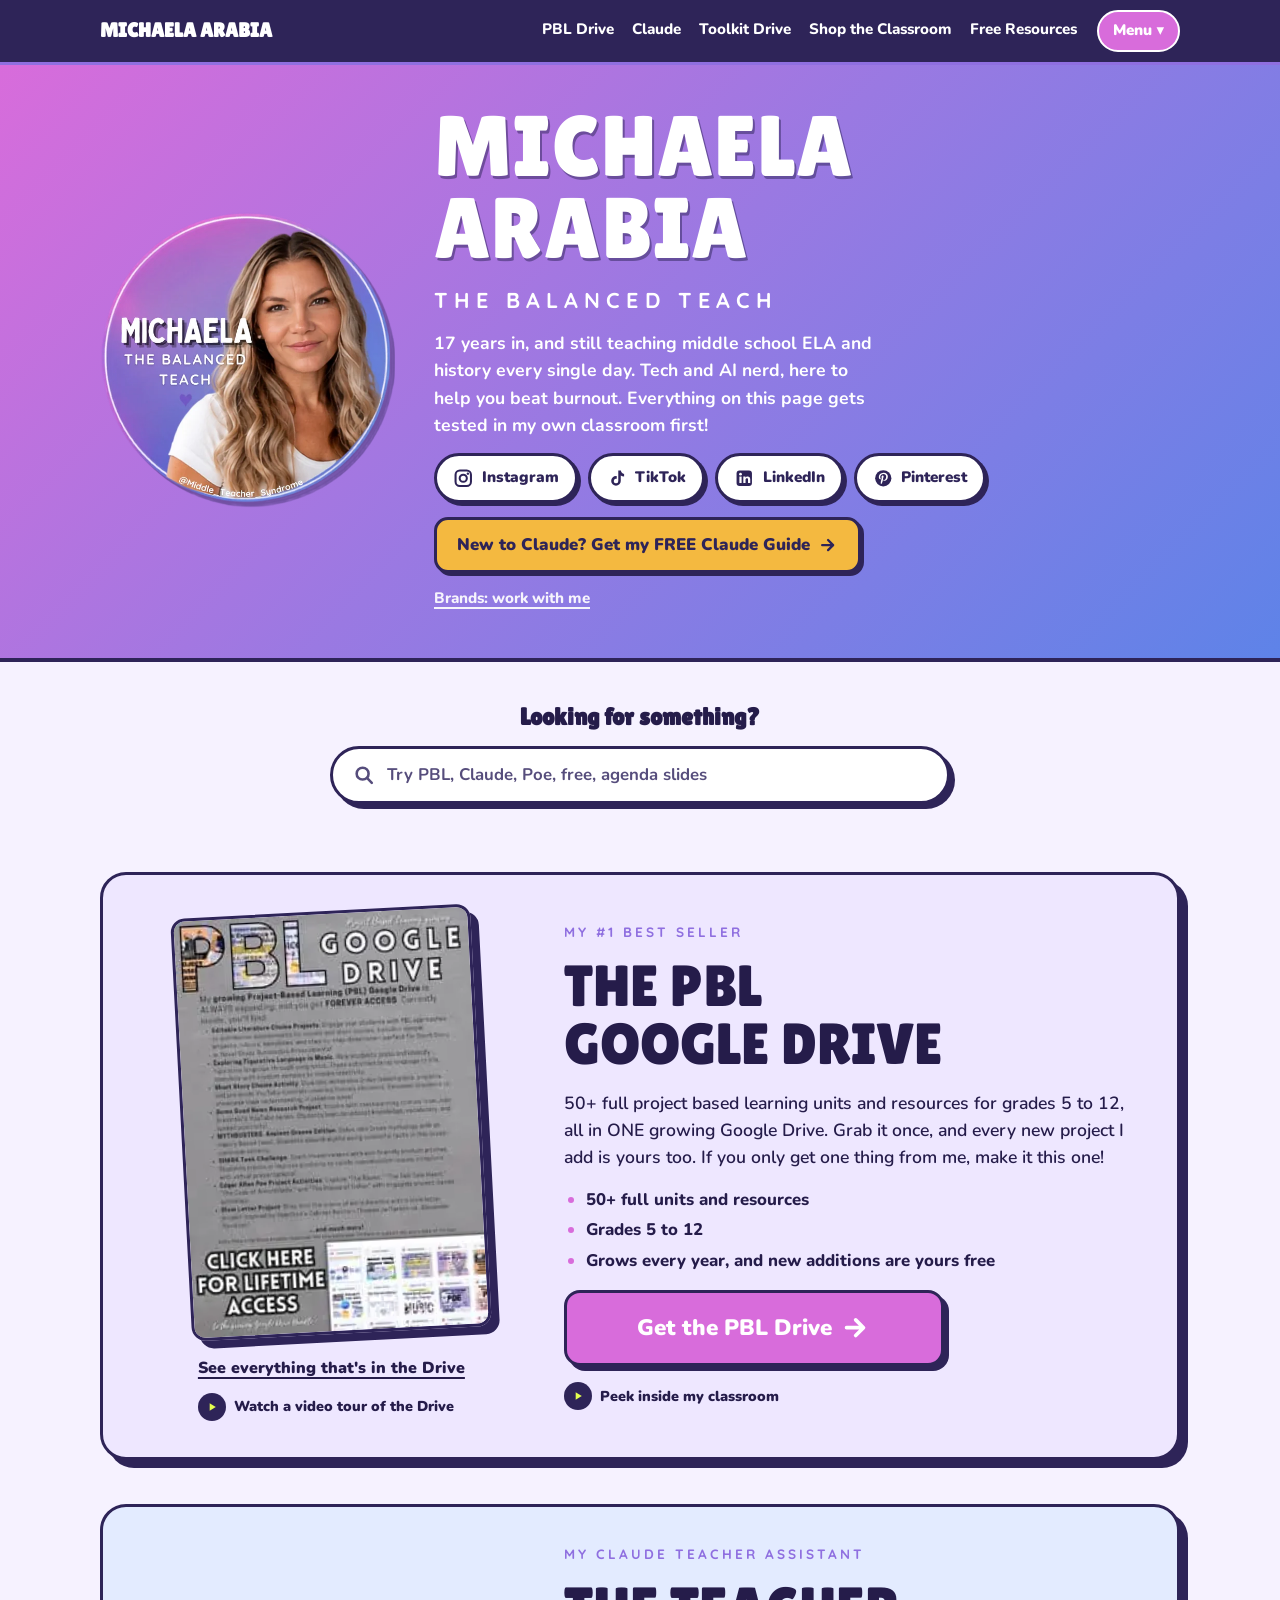
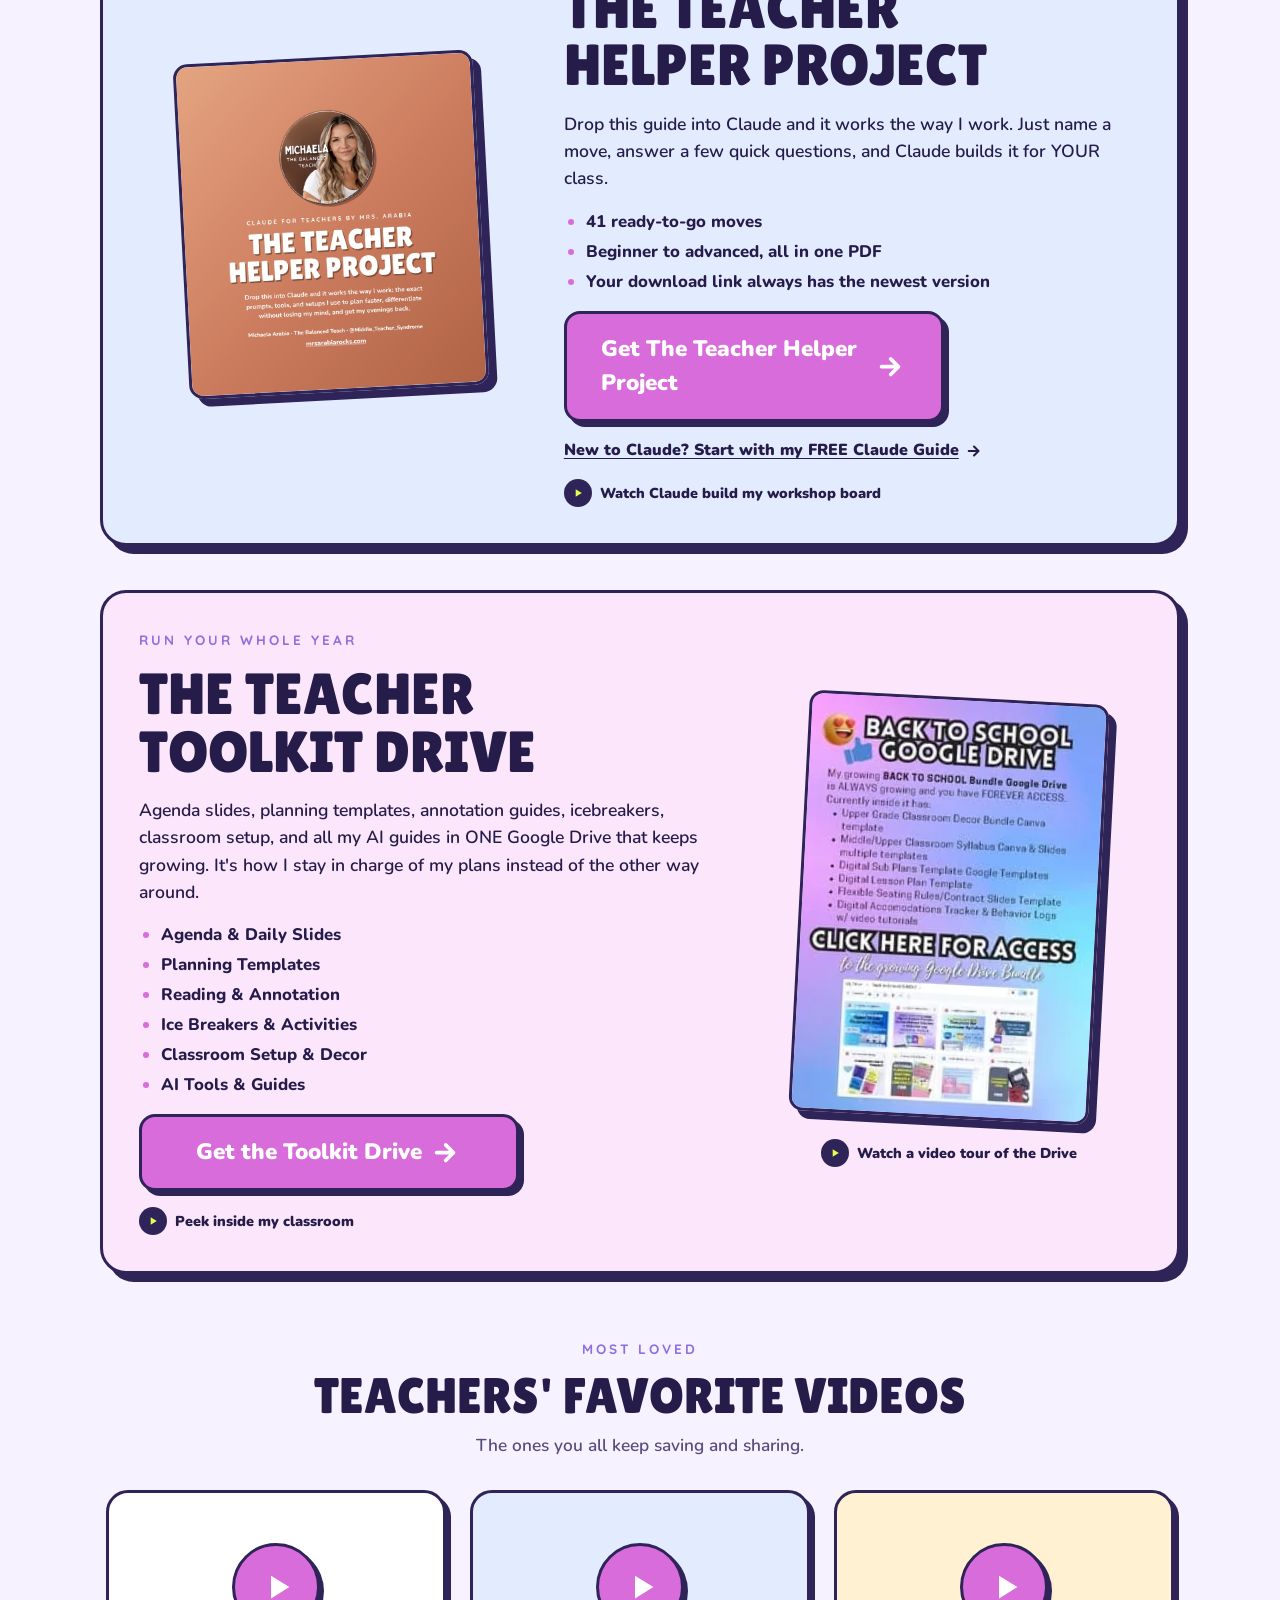
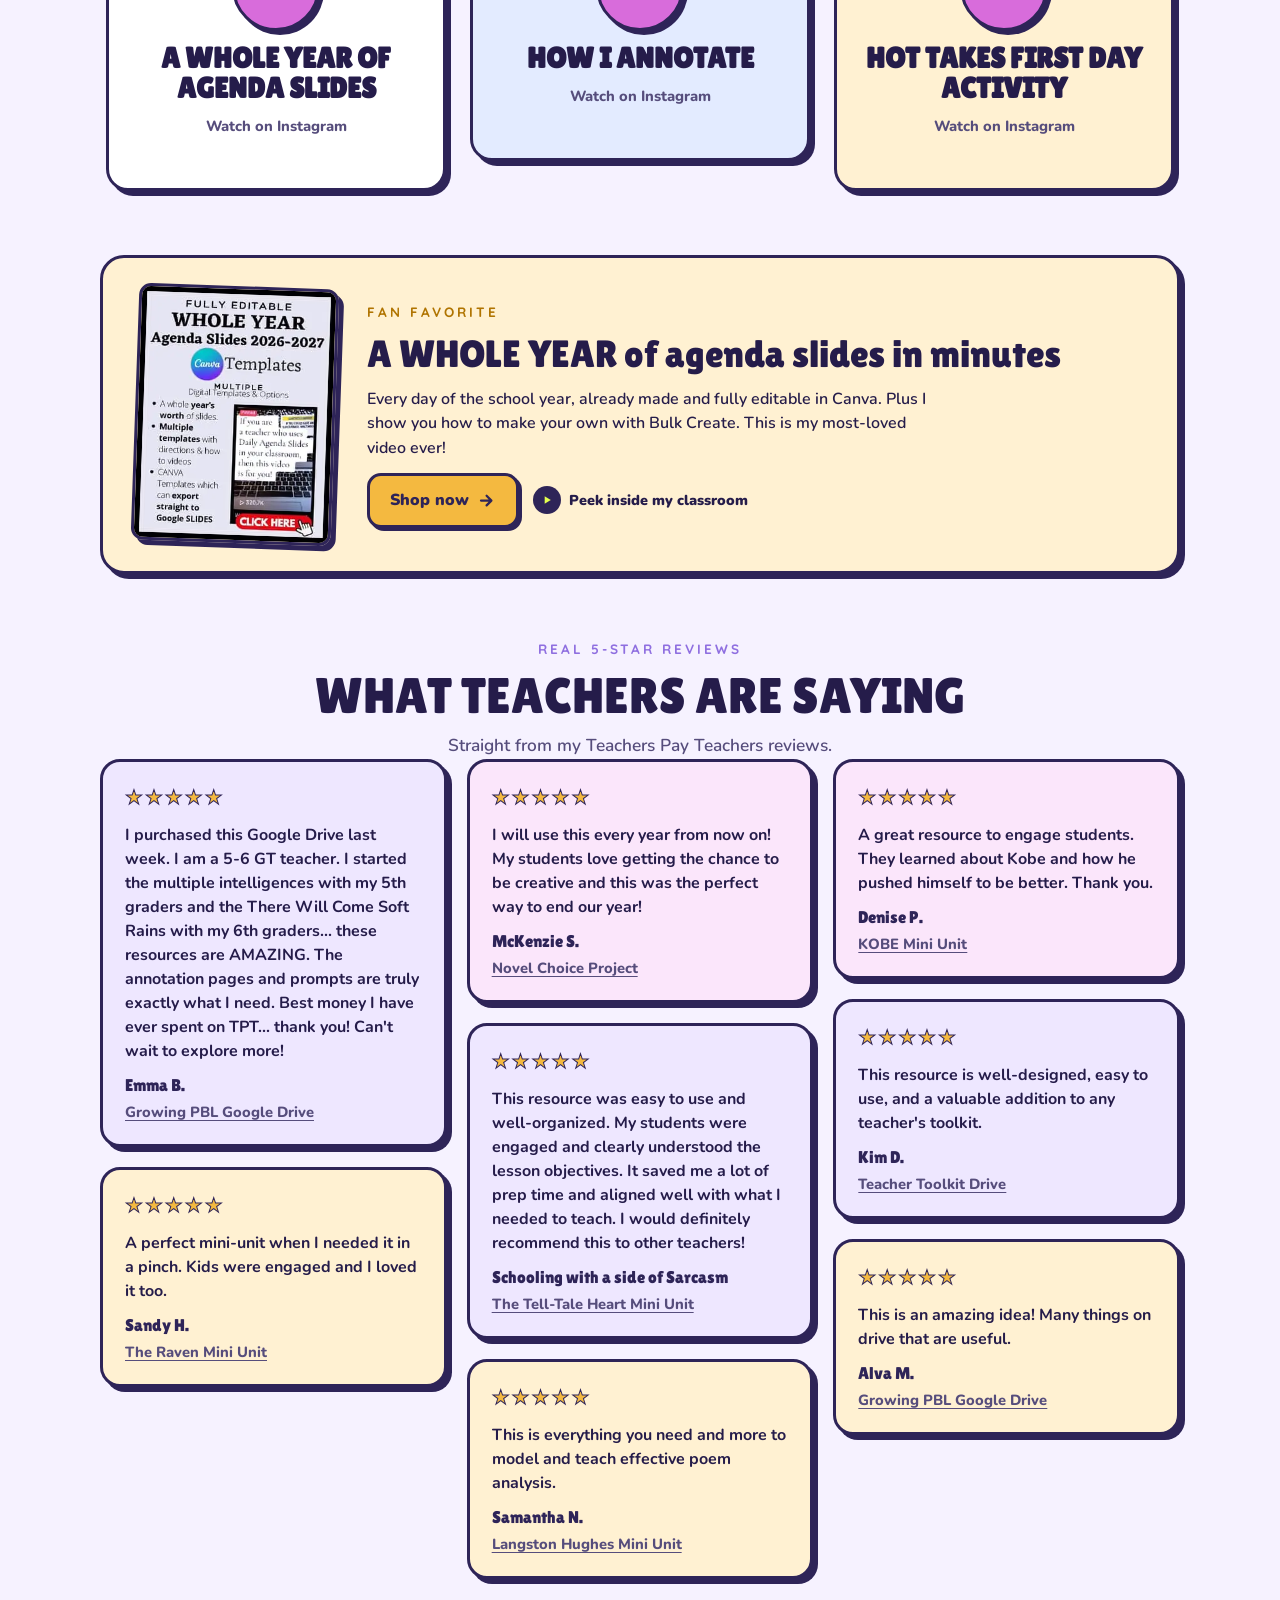
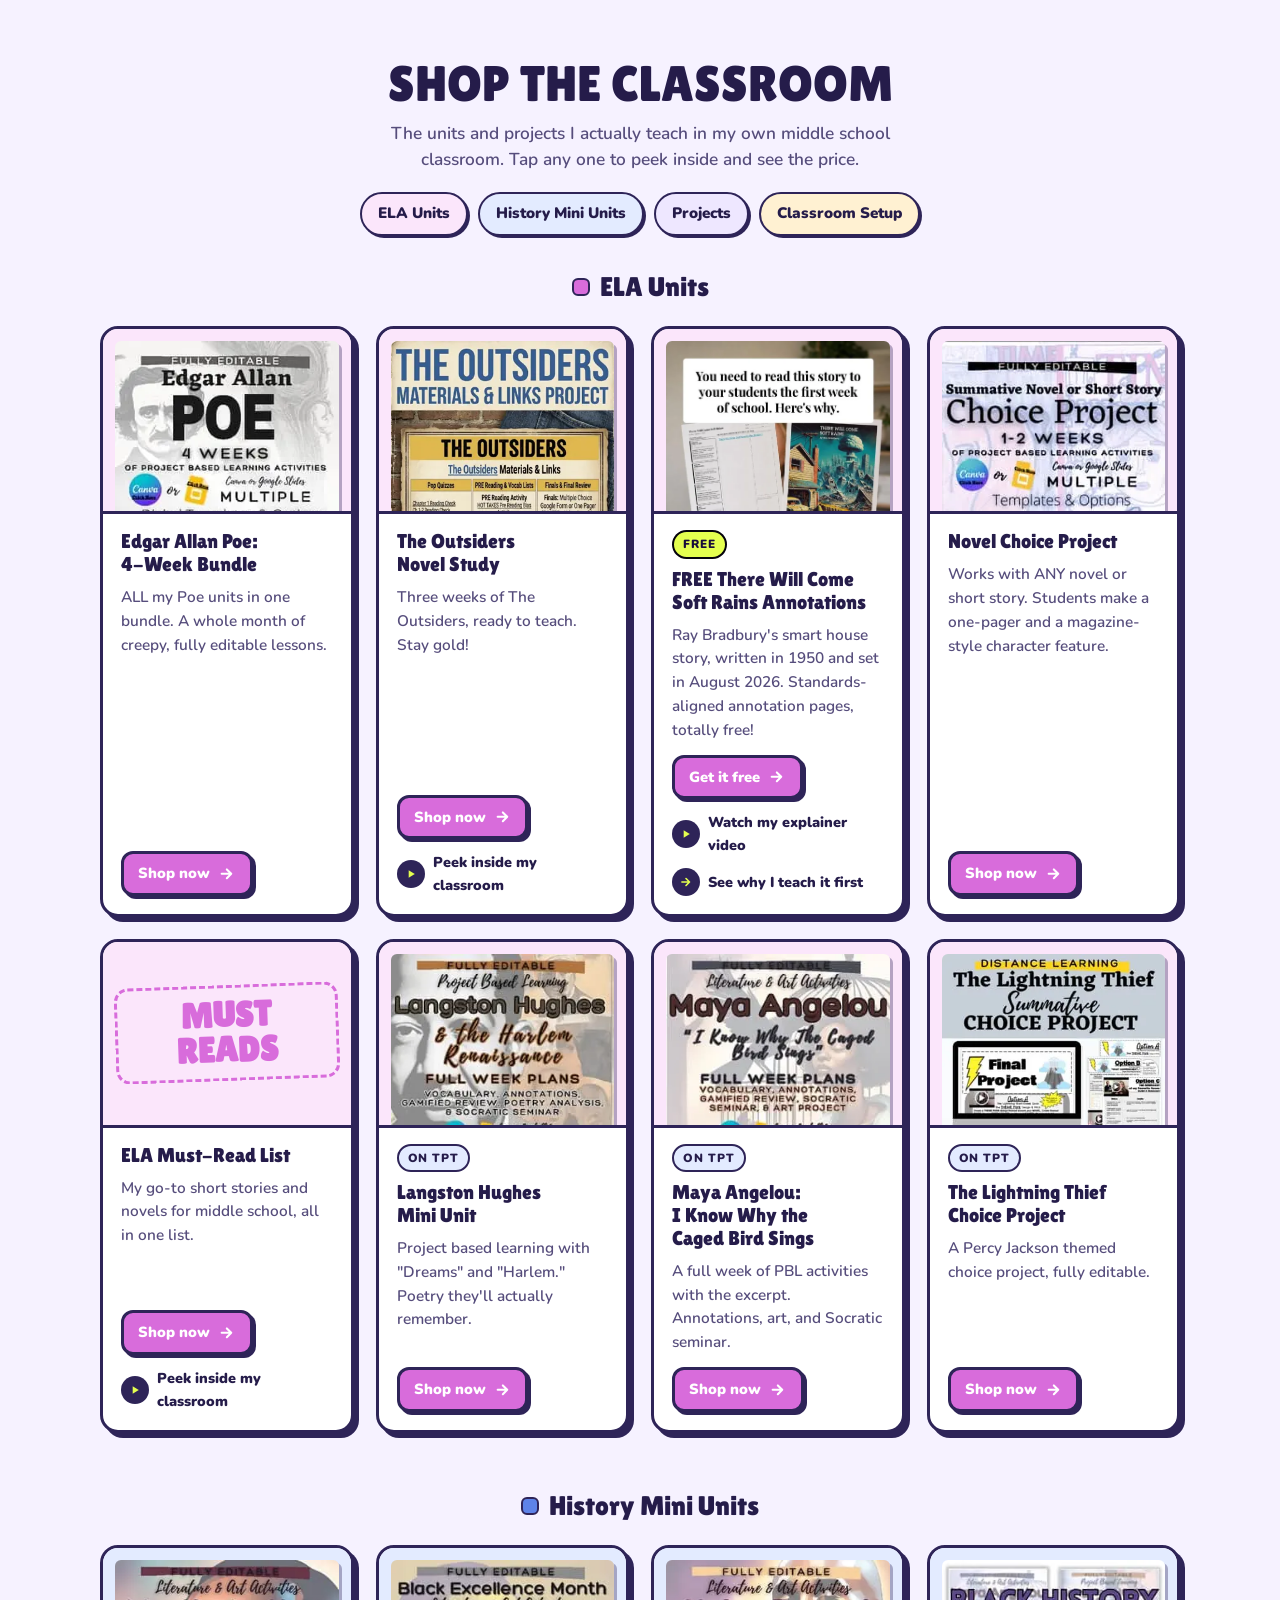
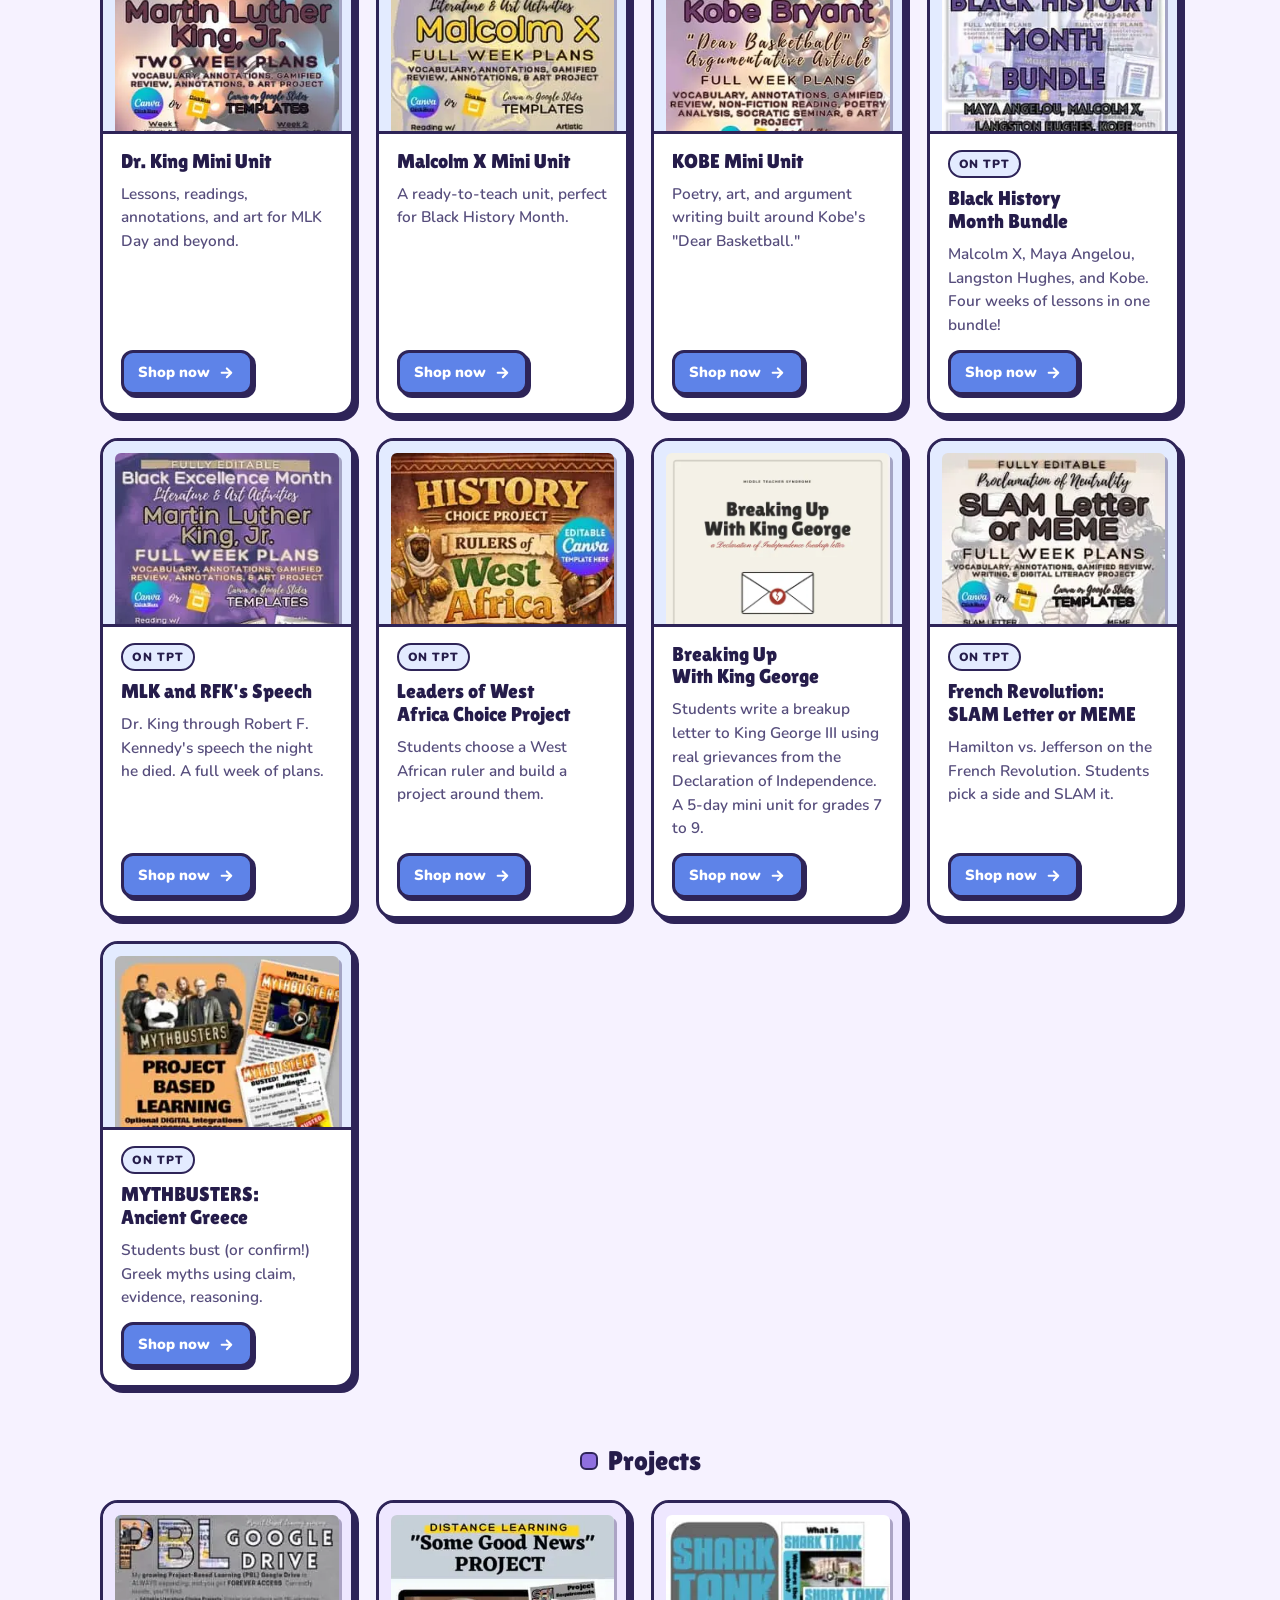
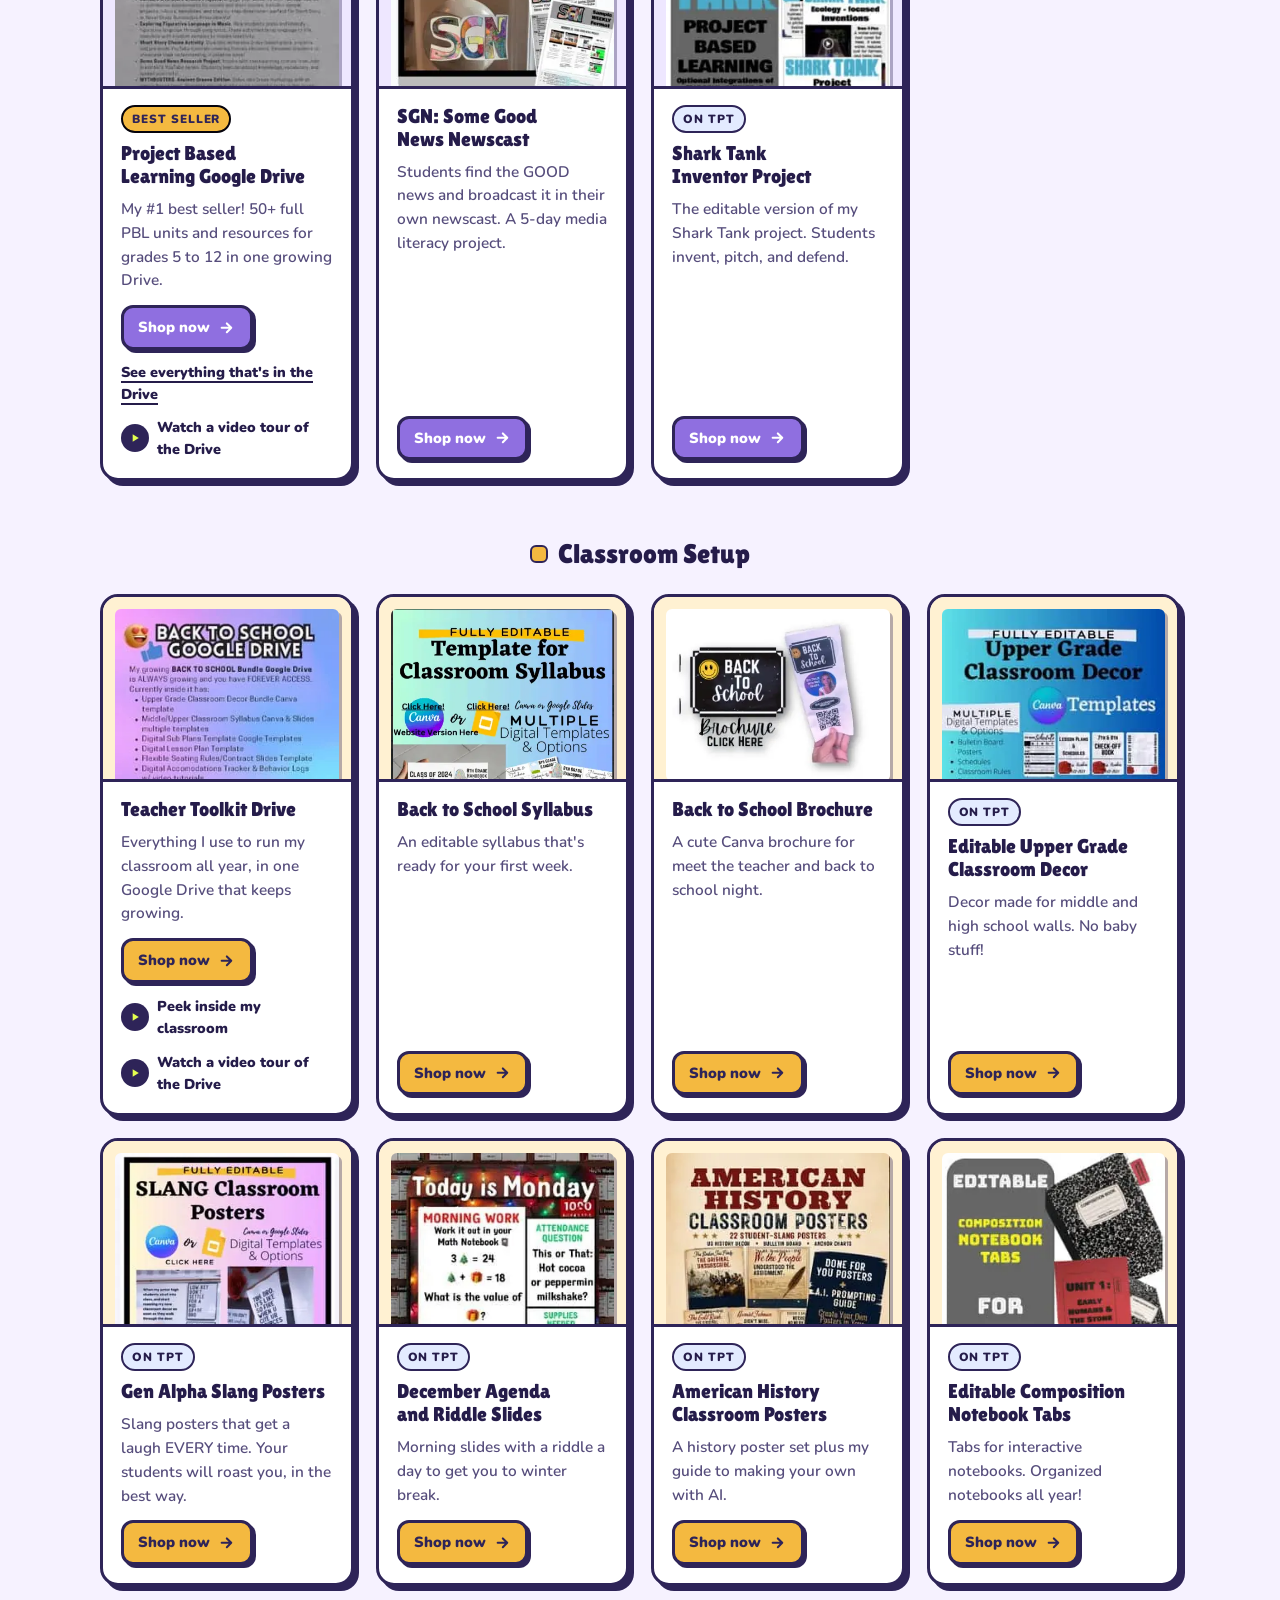
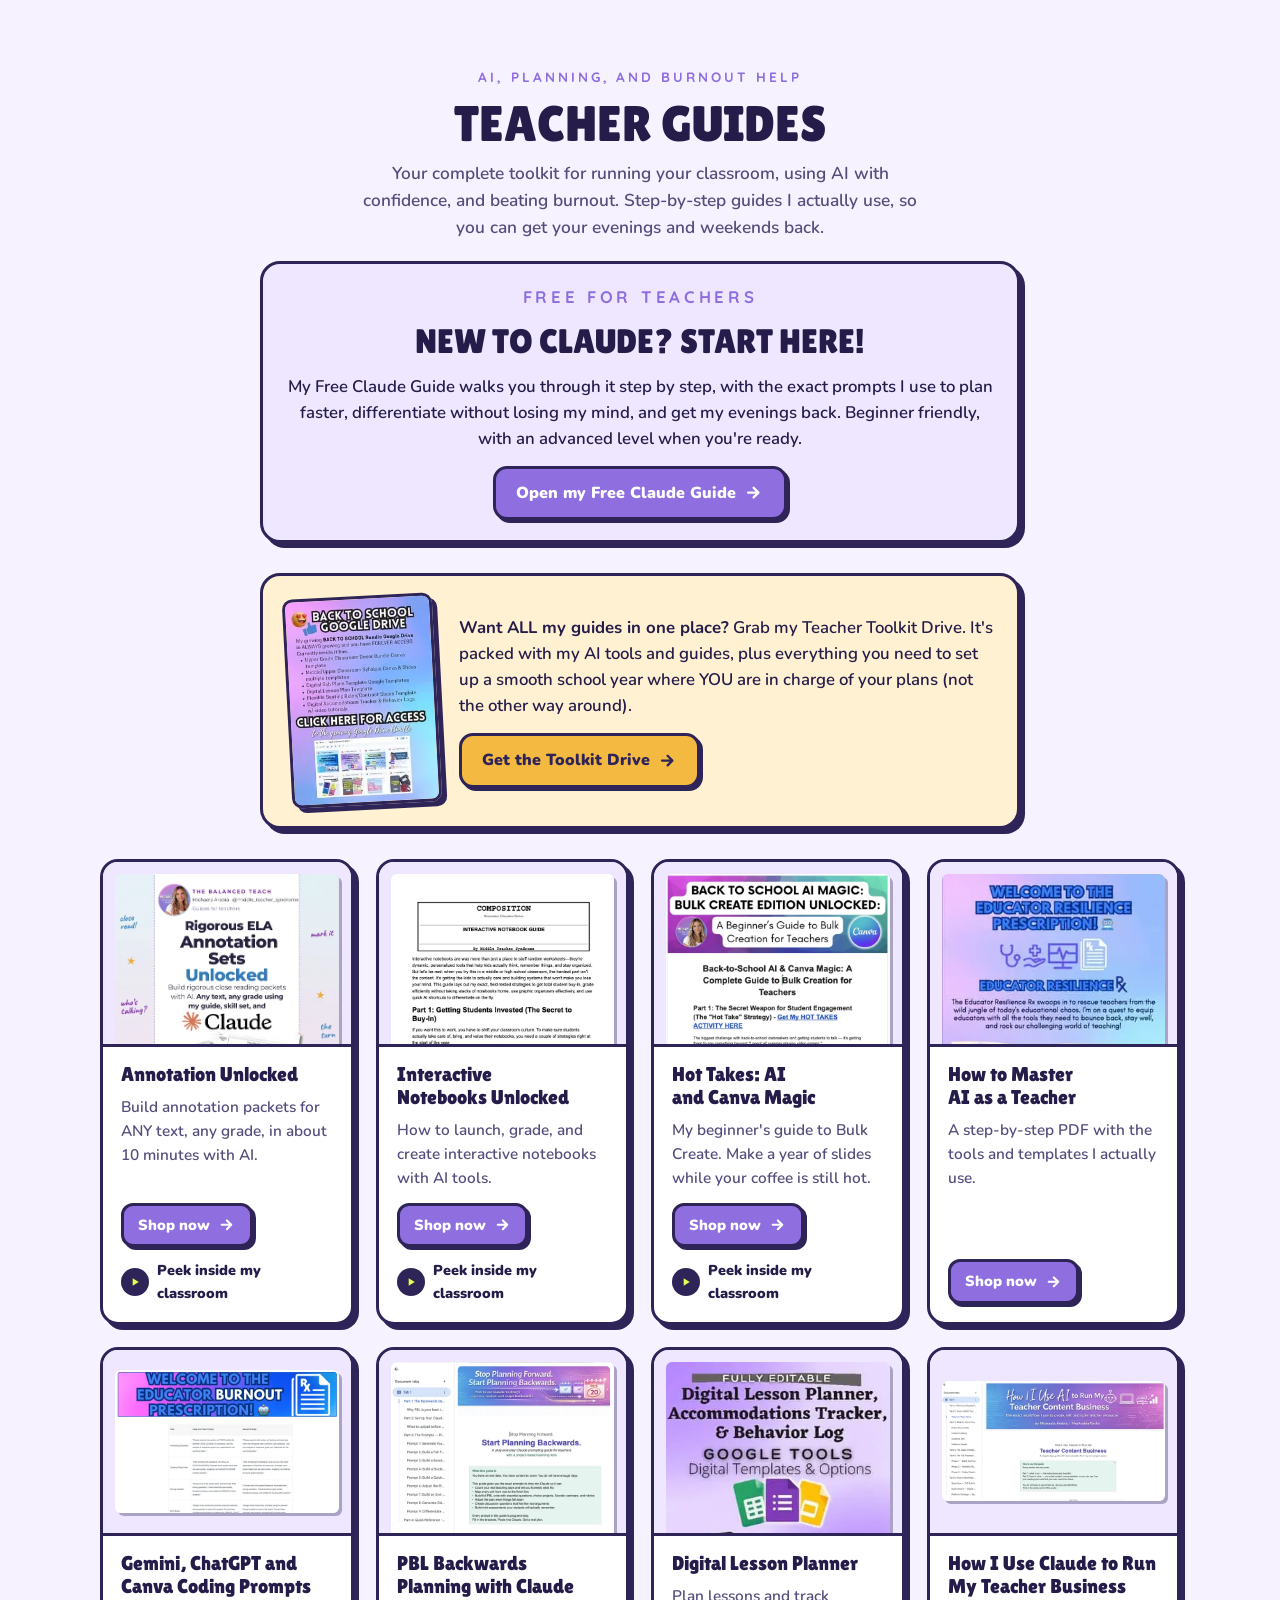
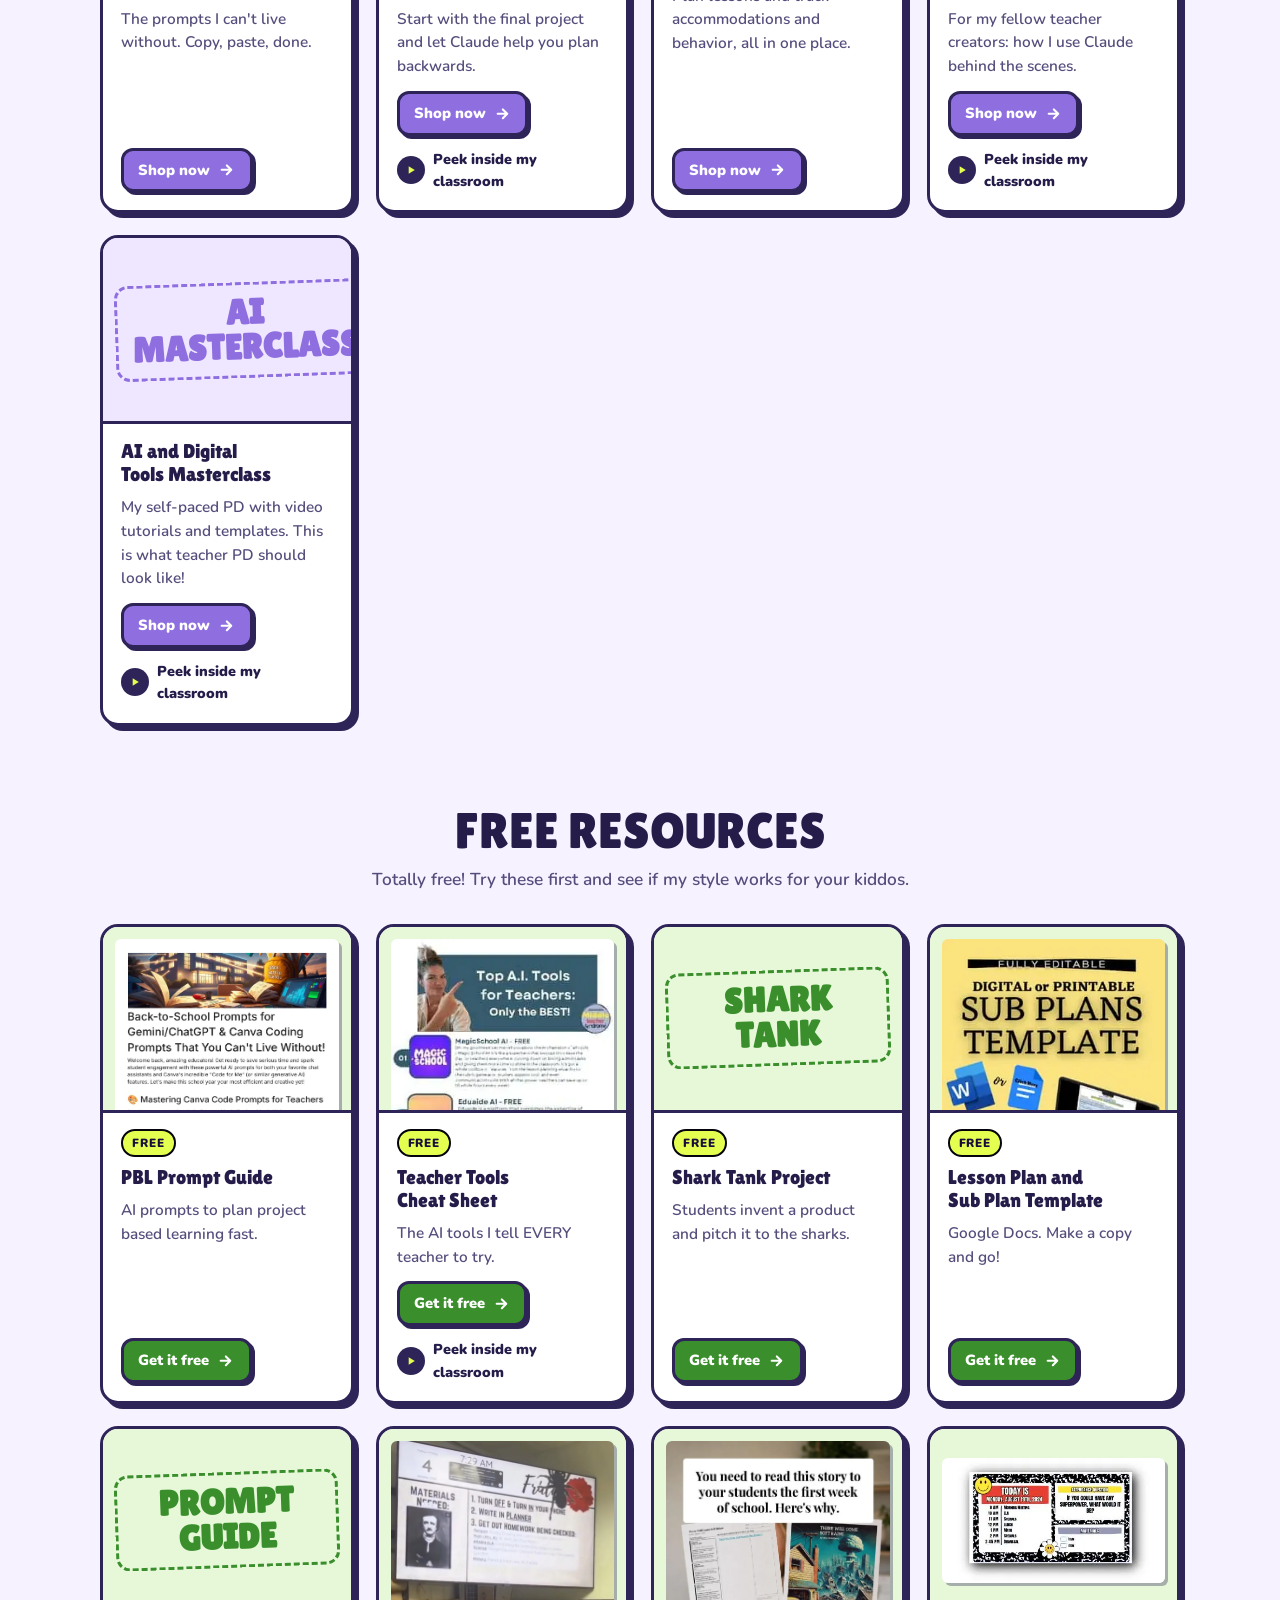
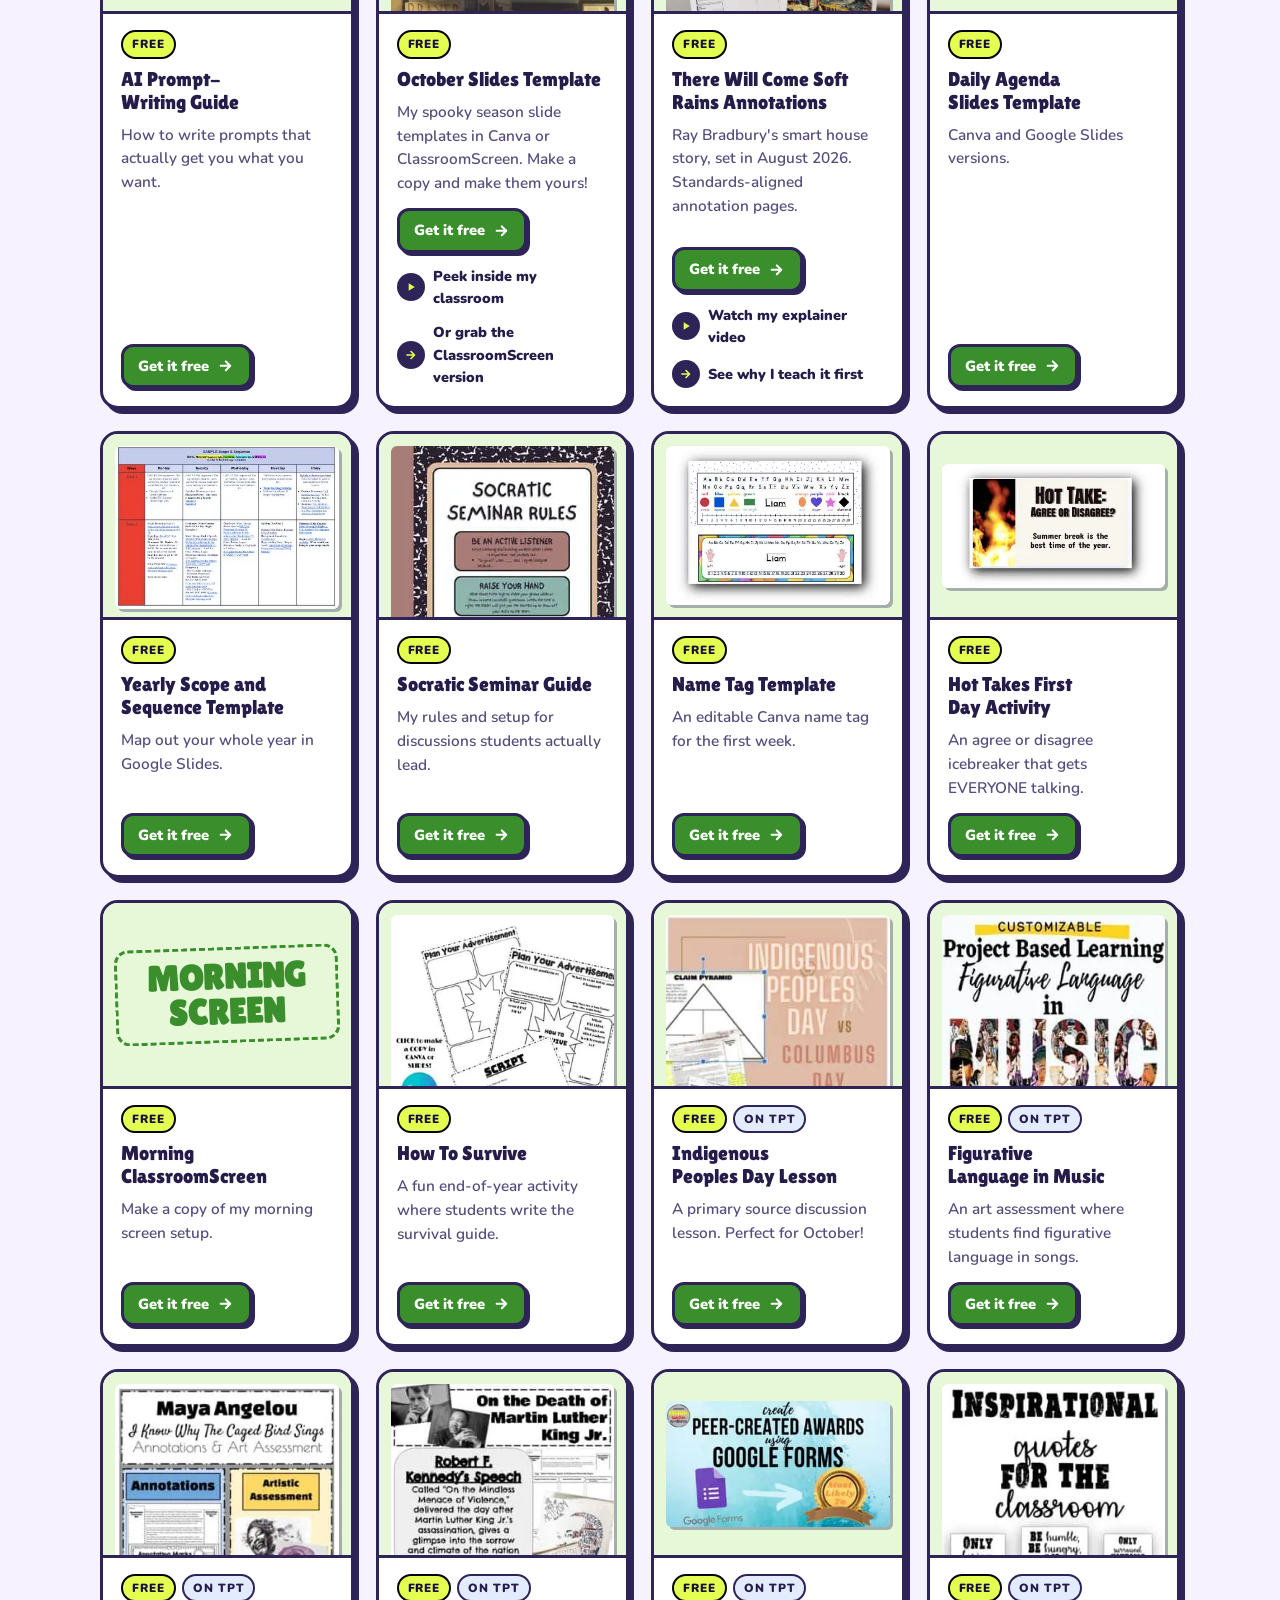
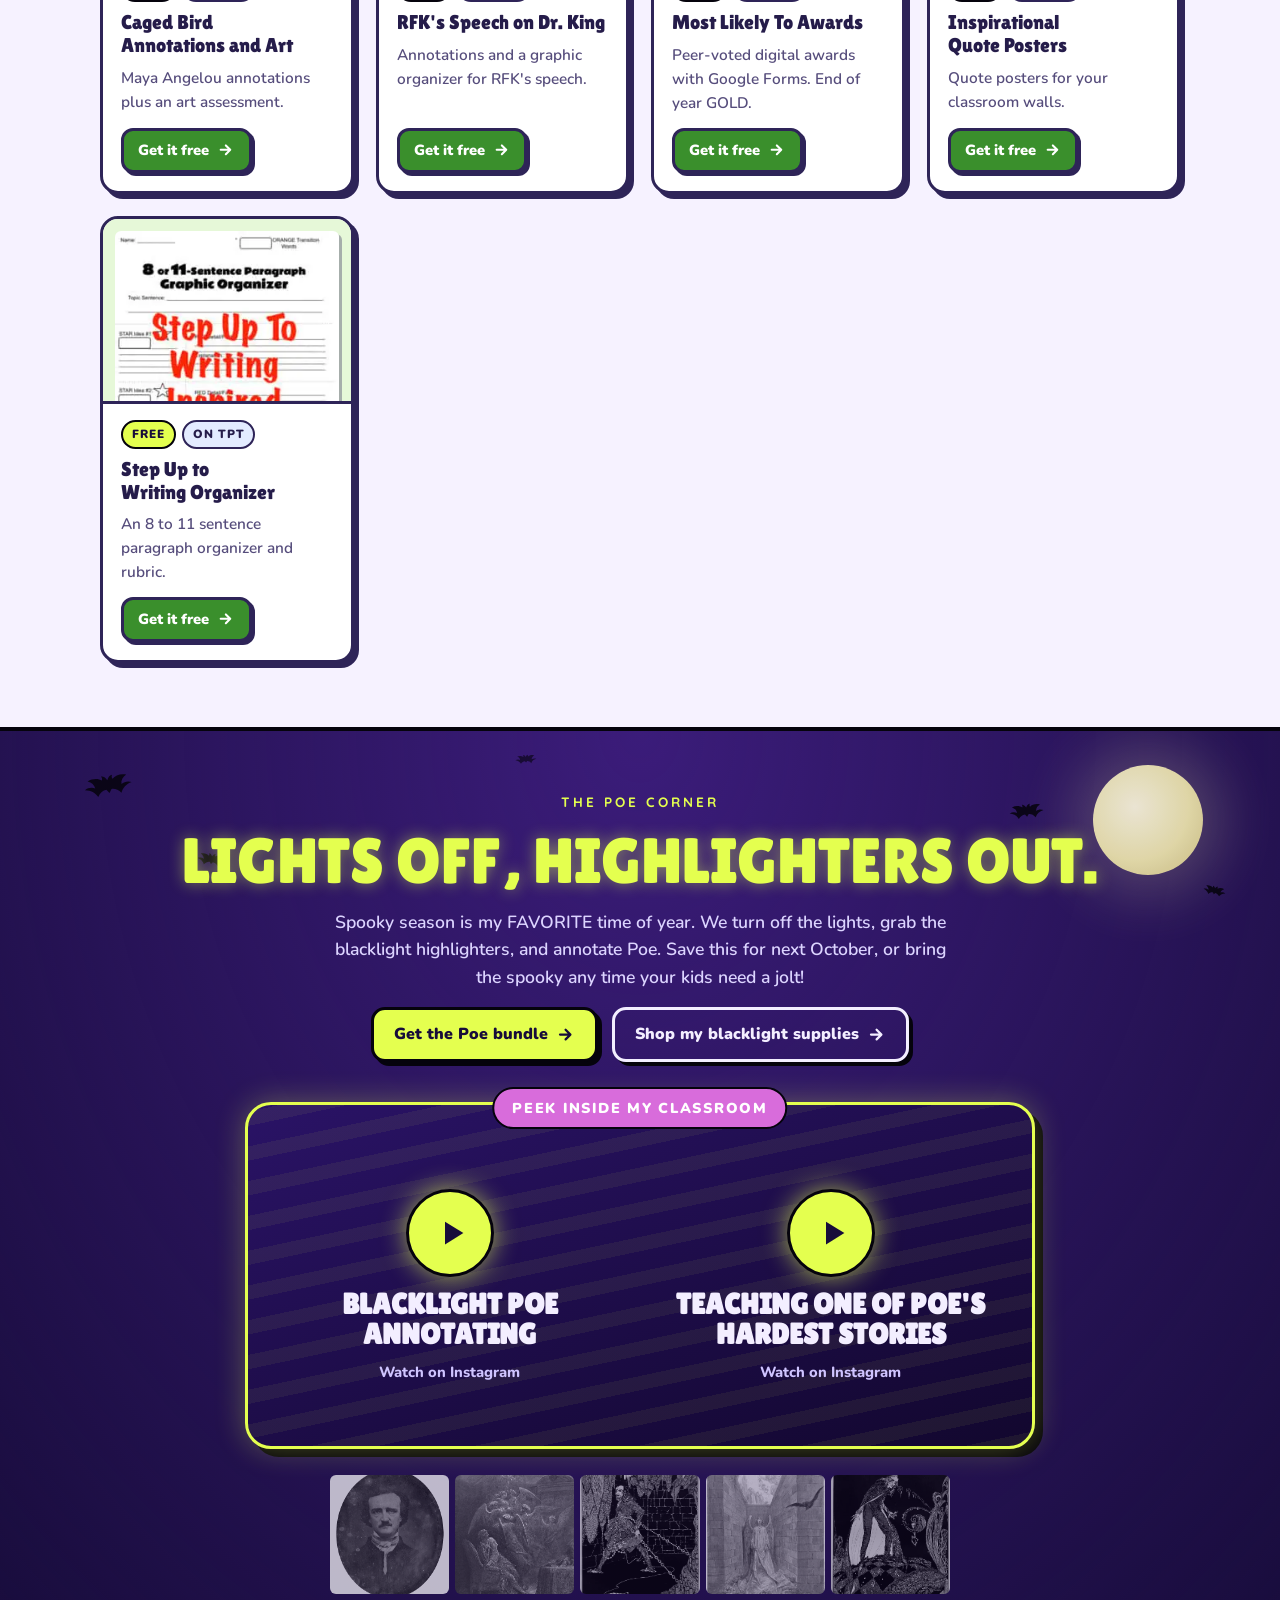
==== commit 1c6a06ca: "Favorite videos: swap blacklight styling for site pastels Co-Authored-By: Claude Opus 5.5 <noreply@a" ====
--- a/index.html
+++ b/index.html
@@ -542,7 +542,12 @@
 .popular { margin-top: 64px; }
 .pop-reels { gap: 24px; }
 .pop-reels .spot-reel { width: min(100%, 340px); }
-.pop-reels .reel { position: relative; display: grid; place-items: center; gap: 10px; text-align: center; text-decoration: none; min-height: 300px; padding: 24px; border-radius: 22px; border: 3px solid var(--line); box-shadow: var(--shadow); background: linear-gradient(160deg, #2A1366 0%, #12072E 100%); color: #FFFFFF; }
+.pop-reels .reel { position: relative; display: grid; place-items: center; gap: 10px; text-align: center; text-decoration: none; min-height: 300px; padding: 24px; border-radius: 22px; border: 3px solid var(--line); box-shadow: var(--shadow); background: var(--tint-pink); color: var(--text); }
+.pop-reels .spot-reel:nth-child(2) .reel { background: var(--tint-blue); }
+.pop-reels .spot-reel:nth-child(3) .reel { background: var(--tint-sun); }
+.pop-reels .reel-play { background: var(--pink); color: #FFFFFF; border-color: var(--ink); box-shadow: 4px 4px 0 var(--ink); }
+.pop-reels .reel-sub, .pop-reels .reel-fallback { color: var(--muted); }
+.pop-reels .reel-fallback .reel-title { color: var(--text); }
 .pop-reels .reel-embed { background: var(--card); padding: 10px; min-height: 0; }
 @media (max-width: 860px) {
   .feature-toolkit .best-box { grid-template-columns: minmax(0, 1fr); }
